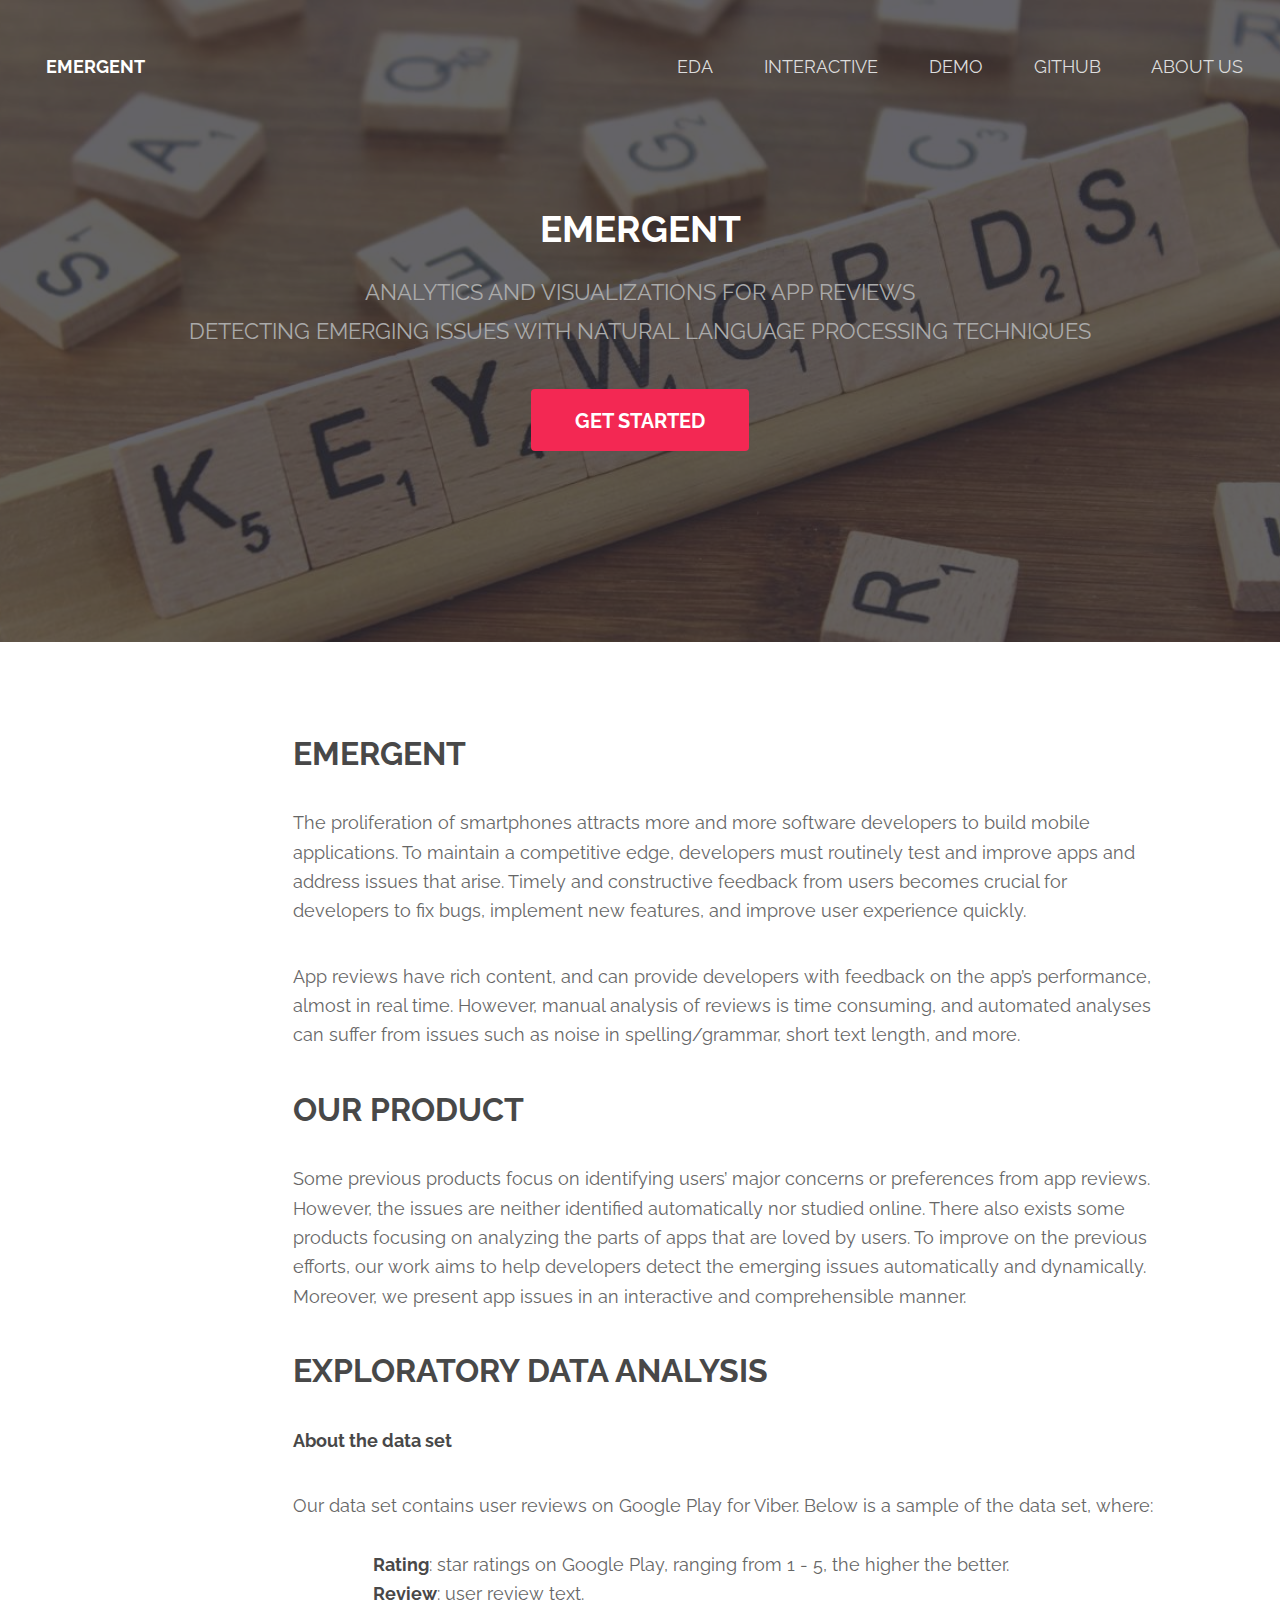
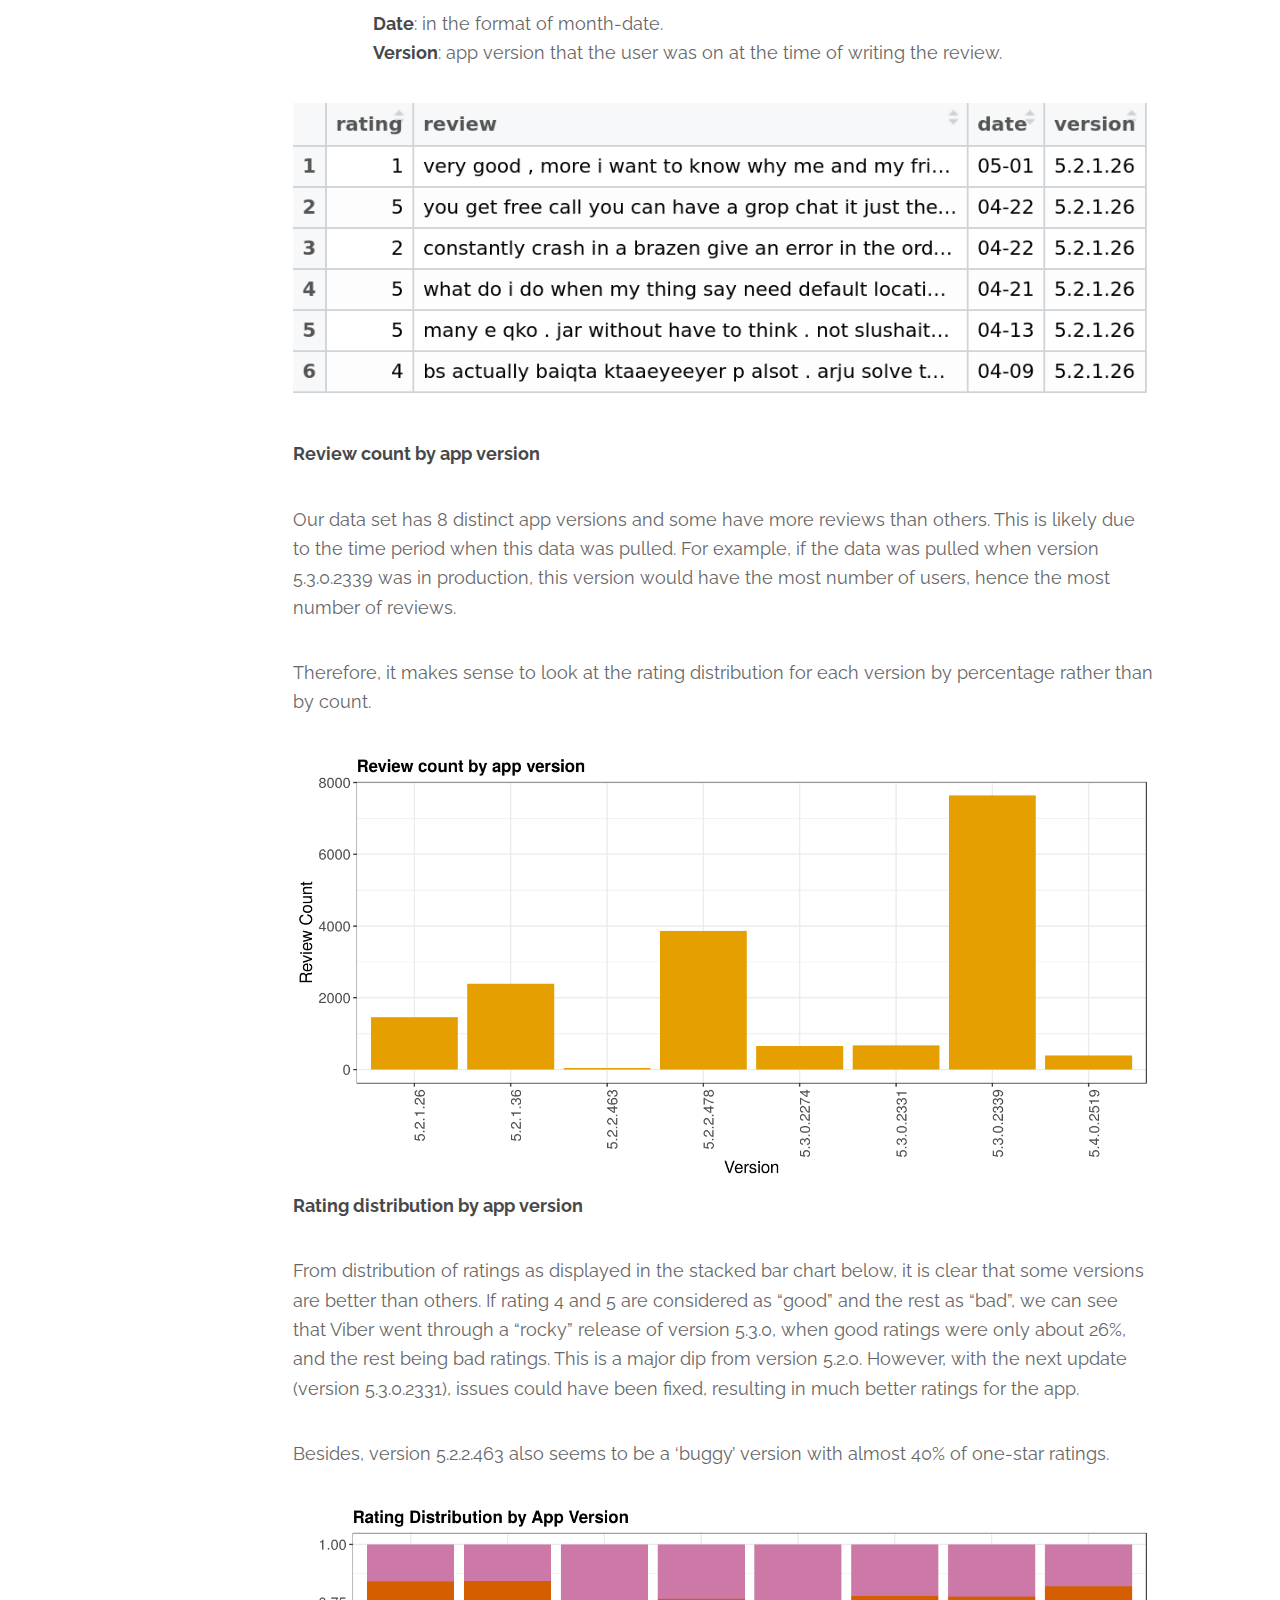
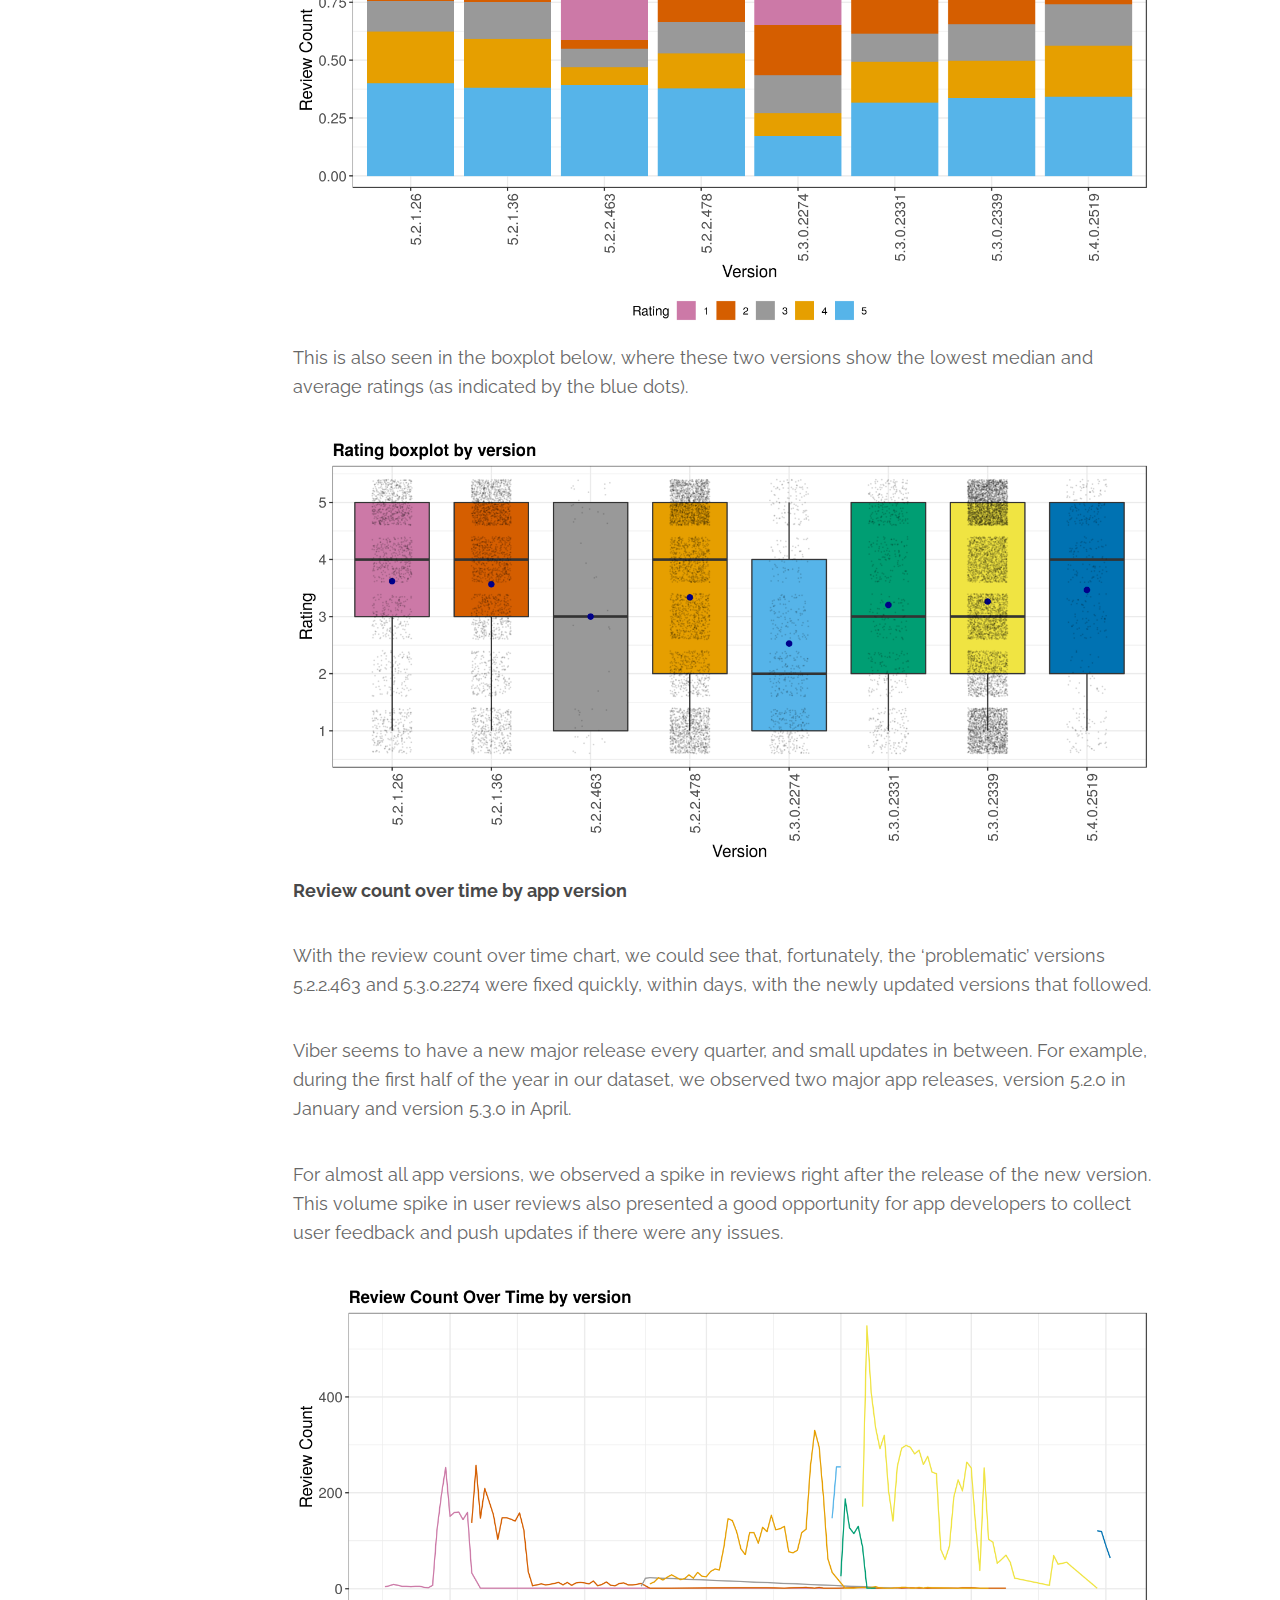
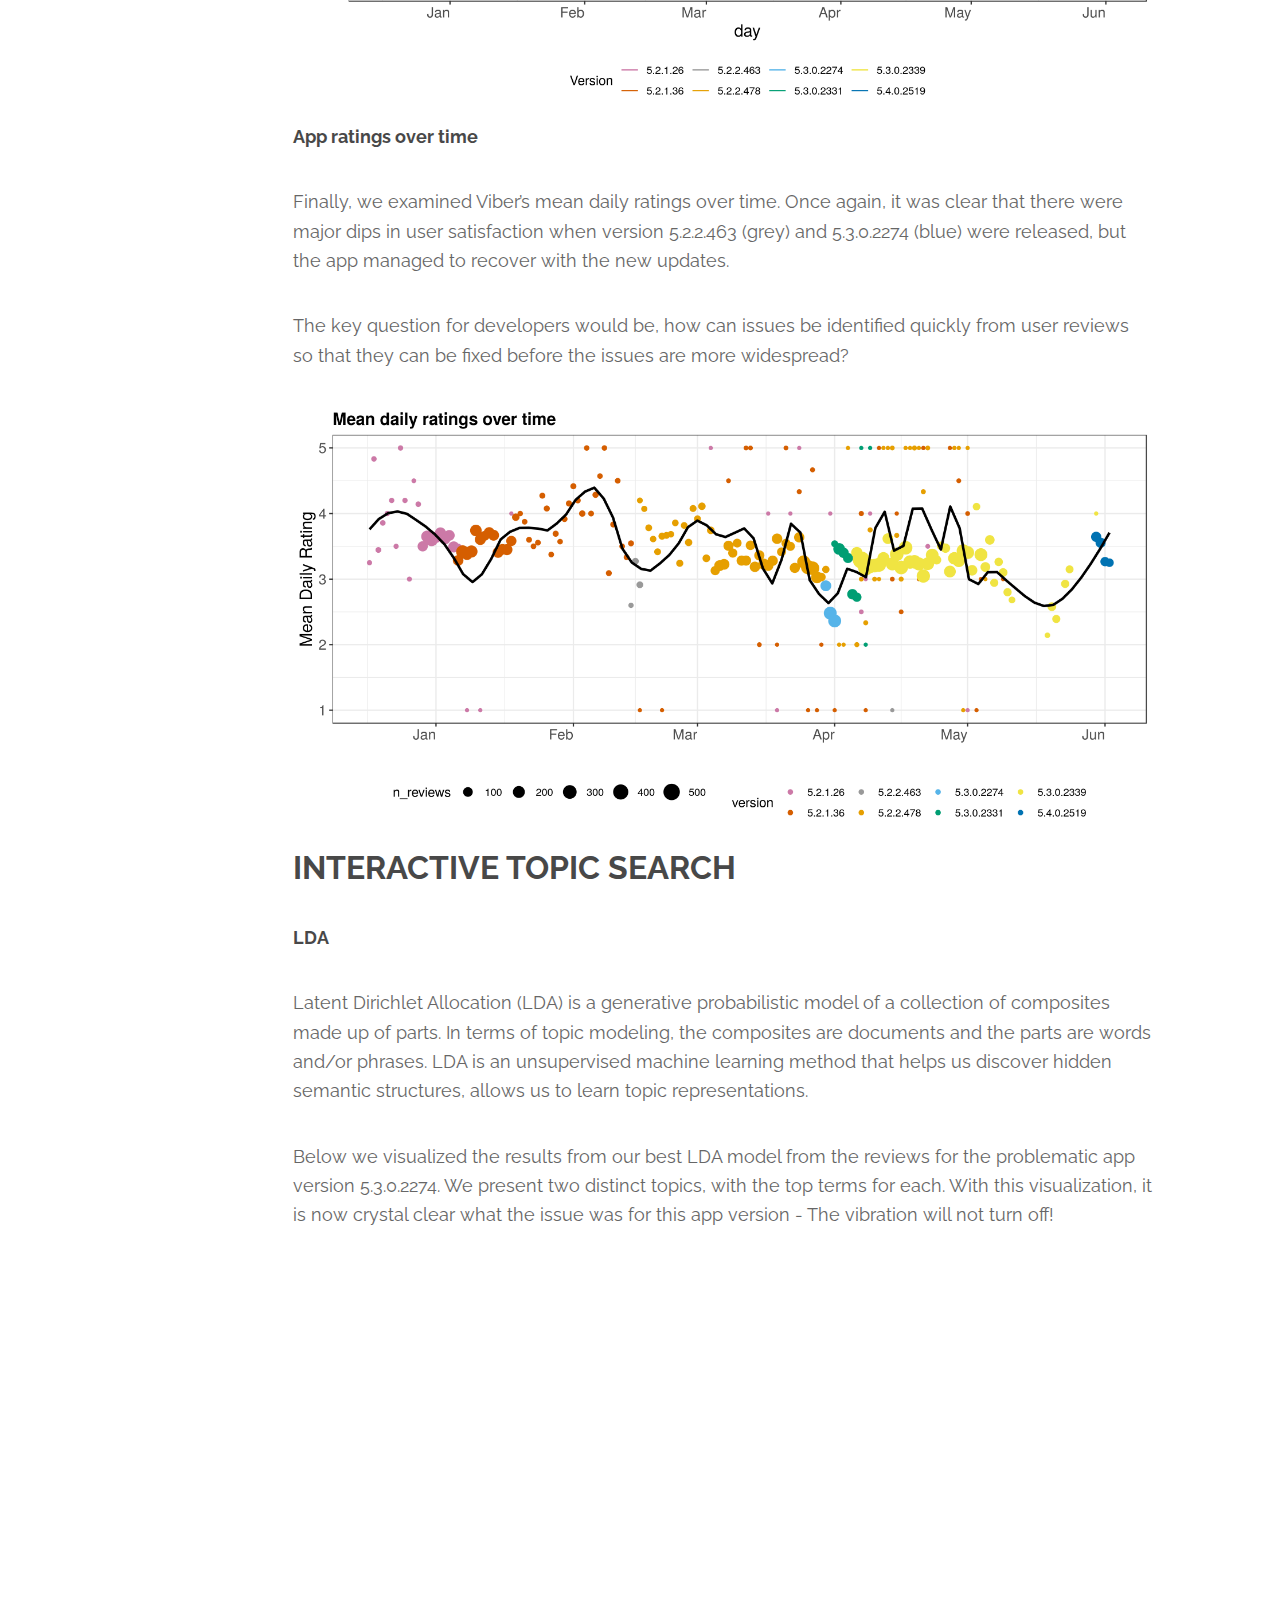
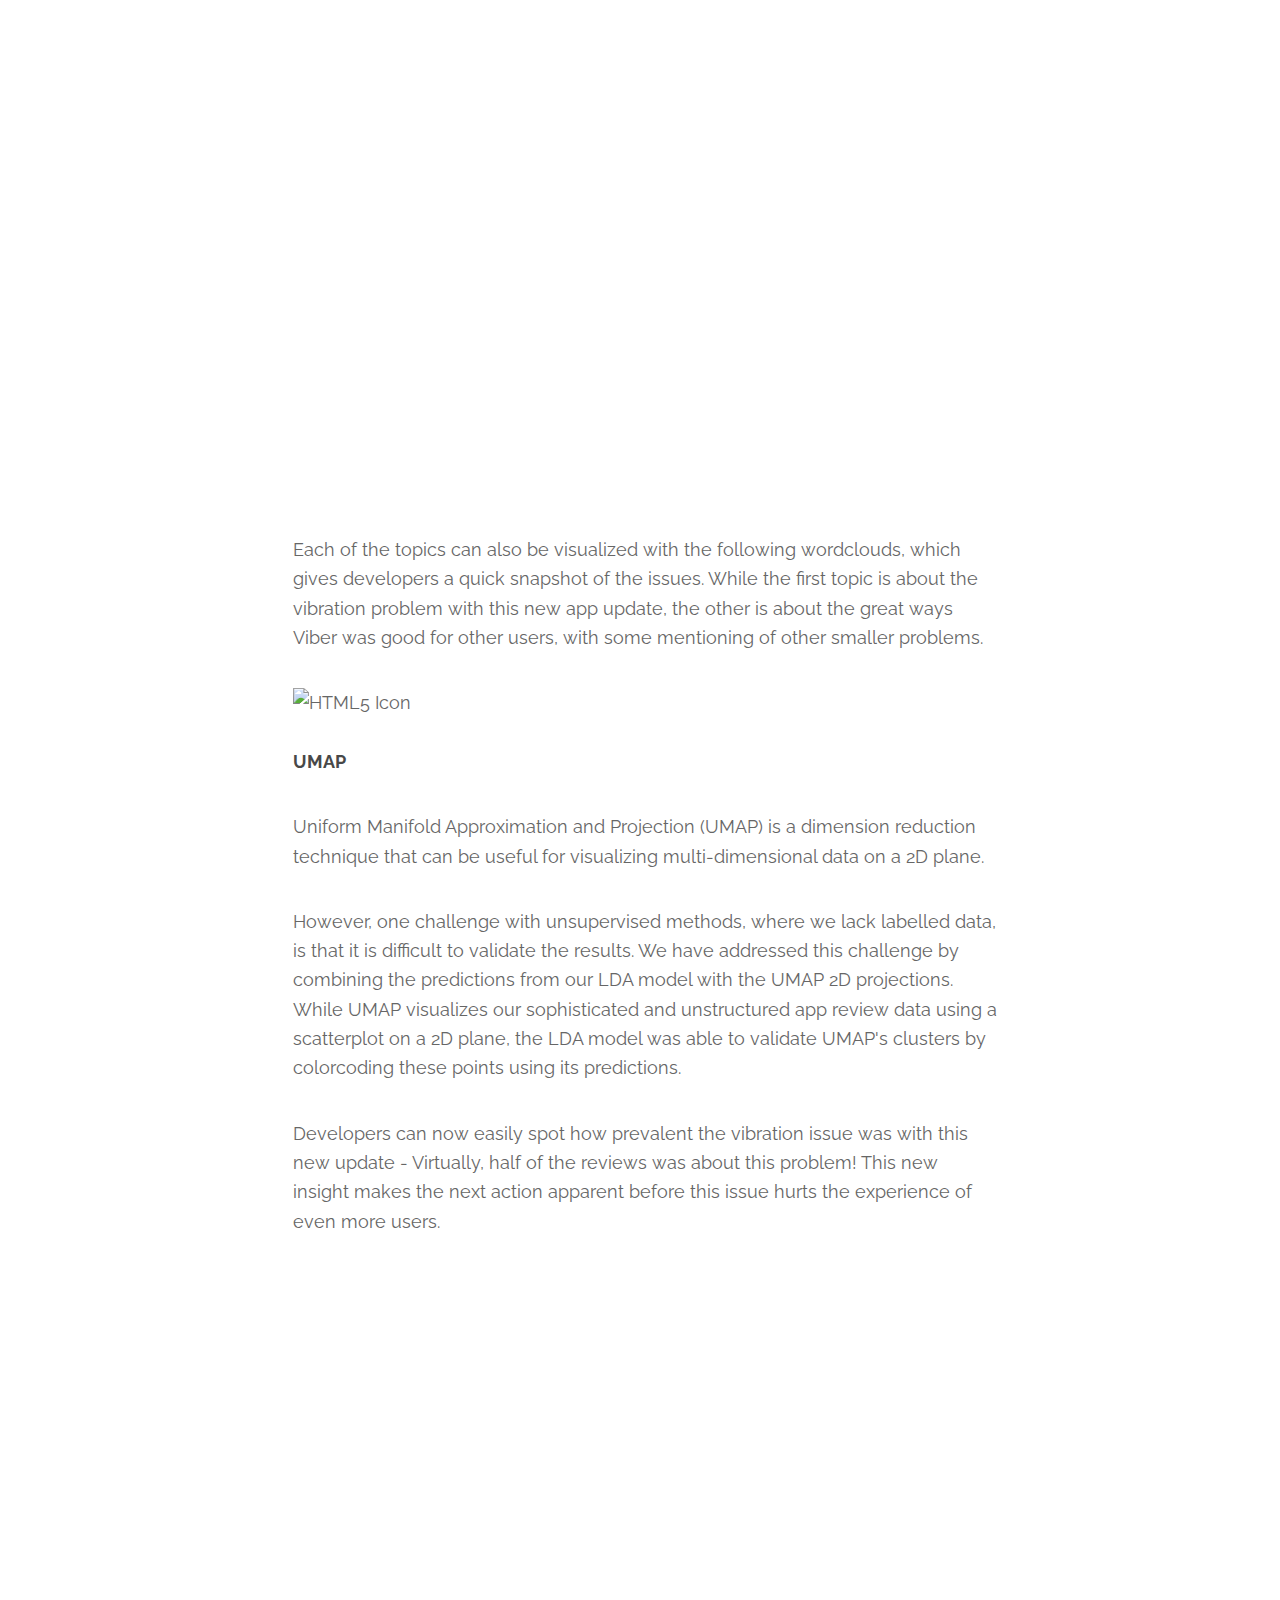
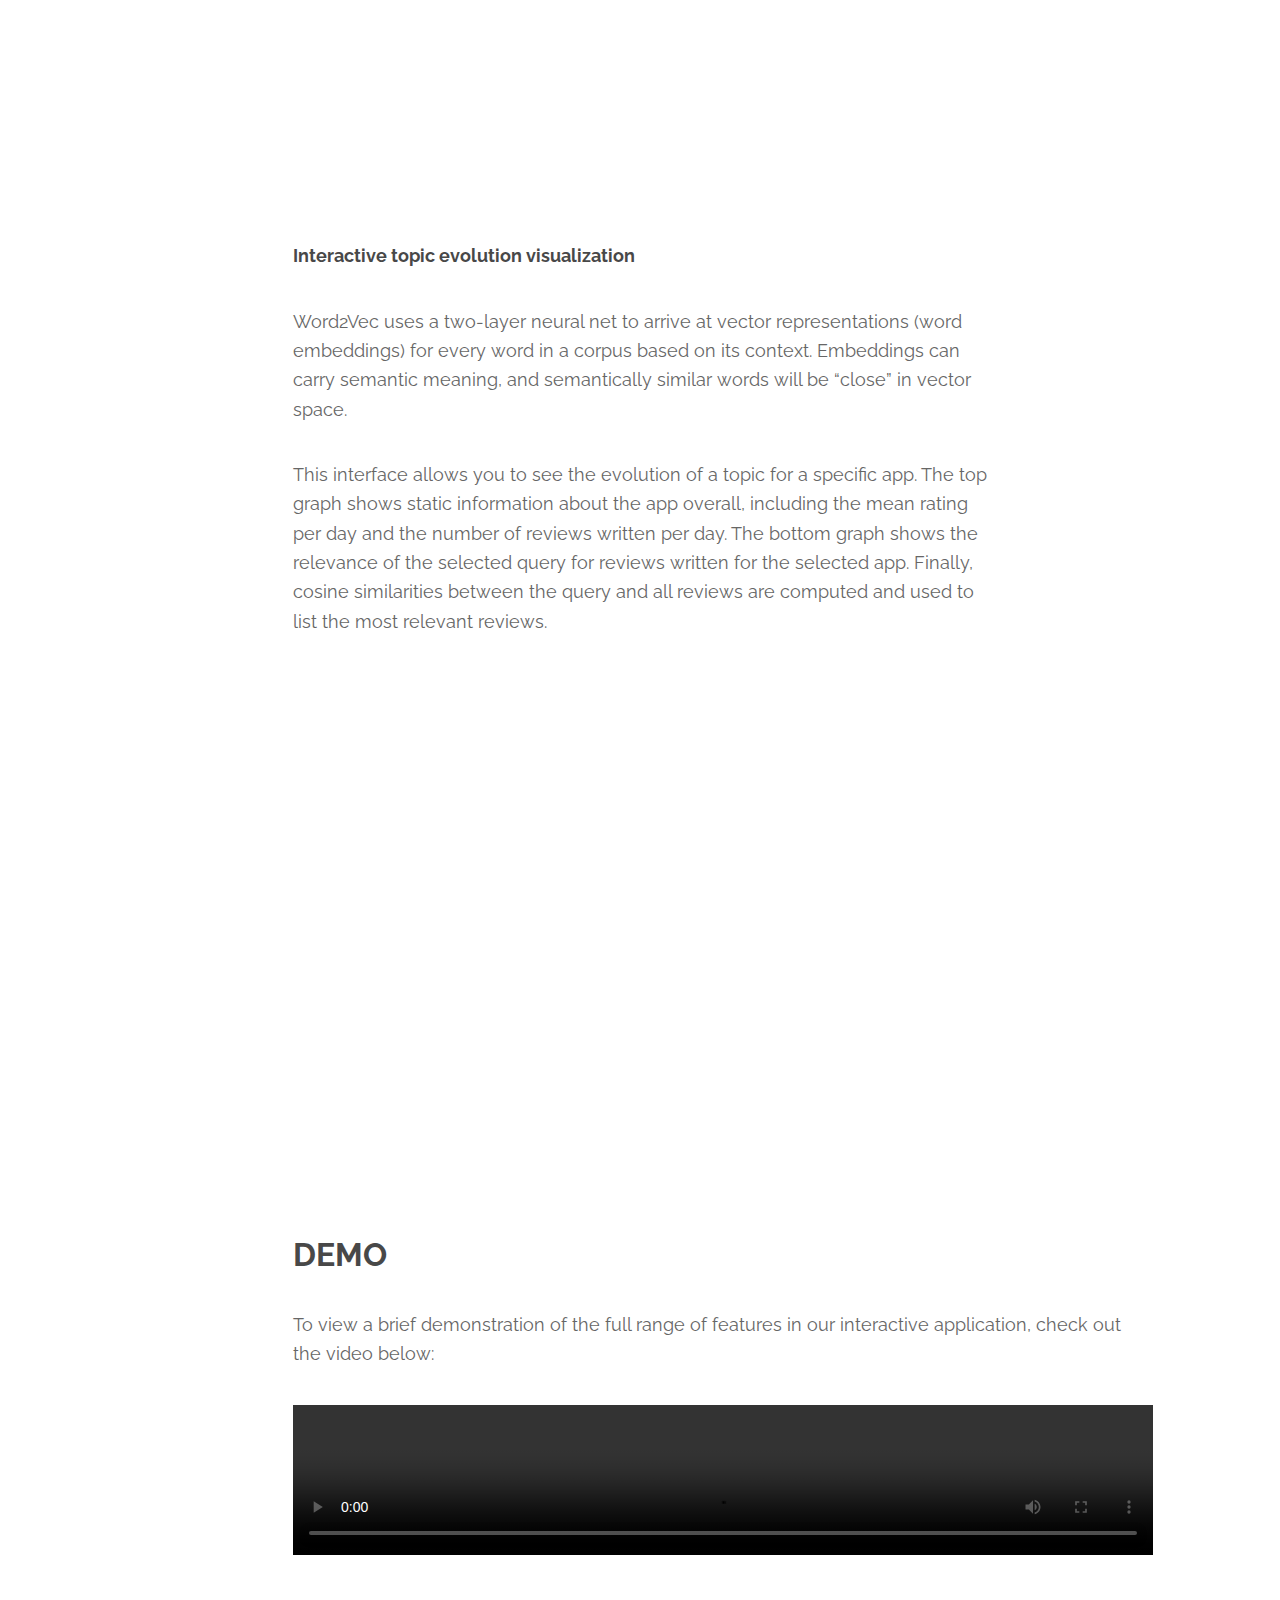
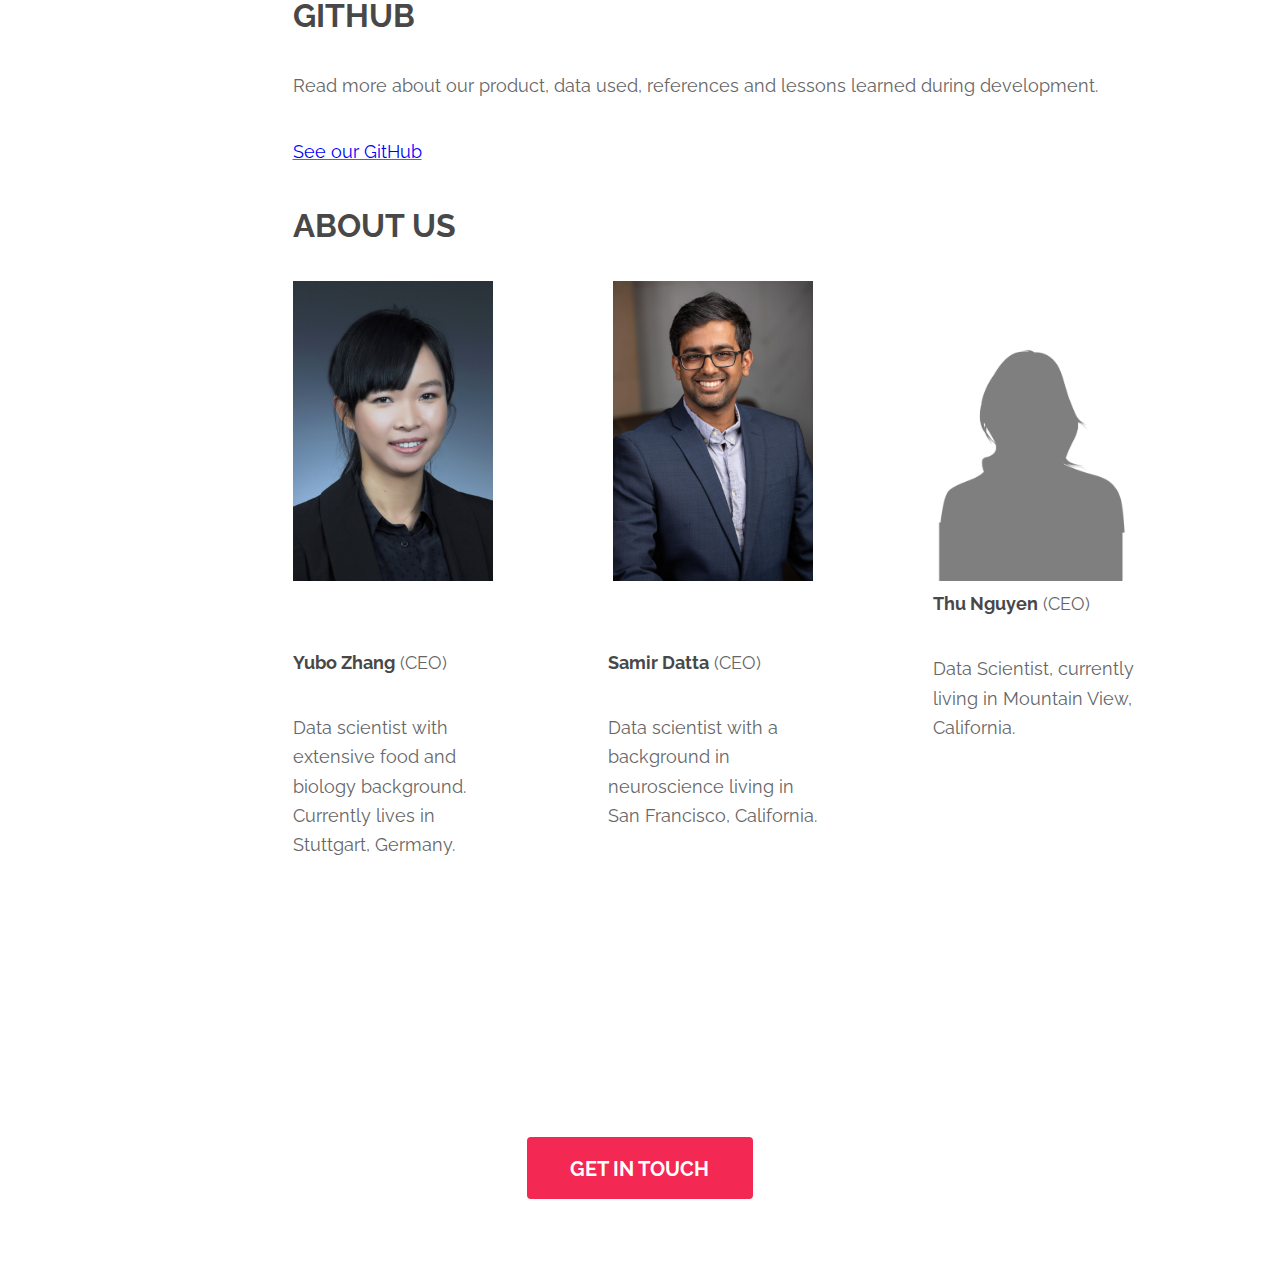
==== index.html @ 2f03be57 "Update index.html" ====
﻿<!DOCTYPE HTML>
<!--
	Spatial by TEMPLATED 
	templated.co @templatedco 
	Released for free under the Creative Commons Attribution 3.0 license (templated.co/license) 
-->
<html>
	<head>
		<title>Emergent</title>
		<meta charset="utf-8" />
		<meta name="viewport" content="width=device-width, initial-scale=1" />
		<link rel="stylesheet" href="assets/css/main.css" />
	</head>
	<body class="landing">

		<!-- Header -->
			<header id="header" class="alt">
				<h1><strong><a href="index.html">Emergent</a></strong></h1>
				<nav id="nav">
					<ul>
						<li><a href="#one">EDA</a></li>
						<li><a href="#ITS">Interactive</a></li>
						<li><a href="#demo">Demo</a></li>
						<li><a href="#Github">Github</a> </li>
						<li><a href="#AboutUS">About Us</a> </li>
					</ul>
				</nav>
			</header>

			<a href="#menu" class="navPanelToggle"><span class="fa fa-bars"></span></a>

		<!-- Banner -->
			<section id="banner">
				<h2>Emergent</h2>
				<p>Analytics and visualizations for app reviews <br />Detecting Emerging Issues with natural language processing techniques</p>
				<ul class="actions">
					<li><a href="#one" class="button special big">Get Started</a></li>
				</ul>	
		</section>

			<!-- One -->
				<section id="one" class="wrapper style1">
					<div class="container 75%">
						<div class="row 200%">
							<font size="4">
								<h2 id="start">Emergent</h2>
								<p>The proliferation of smartphones attracts more and more software developers to build mobile applications. To maintain a competitive edge, developers must routinely test and improve apps and address issues that arise. Timely and constructive feedback from users becomes crucial for developers to fix bugs, implement new features, and improve user experience quickly.</p>
								<p>App reviews have rich content, and can provide developers with feedback on the app’s performance, almost in real time. However, manual analysis of reviews is time consuming, and automated analyses can suffer from issues such as noise in spelling/grammar, short text length, and more. </p>
								<h2 id="start2">Our Product</h2>
								<p>Some previous products focus on identifying users’ major concerns or preferences from  app reviews. However, the issues are neither identified automatically nor studied online. There also exists some products focusing on analyzing the parts of apps that are loved by users. To improve on the previous efforts, our work aims to help developers detect the emerging issues automatically and dynamically. Moreover, we present app issues in an interactive and comprehensible manner.</p>
								<h2 id="start3">Exploratory Data Analysis</h2>
								<p><strong>About the data set</strong></p>
								<p>Our data set contains user reviews on Google Play for Viber. Below is a sample of the data set, where:<br /><br />
								&nbsp;&nbsp;&nbsp;&nbsp;&nbsp;&nbsp;&nbsp;&nbsp;&nbsp;&nbsp;&nbsp;&nbsp;&nbsp;&nbsp;&nbsp;&nbsp;<strong>Rating</strong>: star ratings on Google Play, ranging from 1 - 5, the higher the better.<br />
								&nbsp;&nbsp;&nbsp;&nbsp;&nbsp;&nbsp;&nbsp;&nbsp;&nbsp;&nbsp;&nbsp;&nbsp;&nbsp;&nbsp;&nbsp;&nbsp;<strong>Review</strong>: user review text.<br />
								&nbsp;&nbsp;&nbsp;&nbsp;&nbsp;&nbsp;&nbsp;&nbsp;&nbsp;&nbsp;&nbsp;&nbsp;&nbsp;&nbsp;&nbsp;&nbsp;<strong>Date</strong>: in the format of month-date.<br />
								&nbsp;&nbsp;&nbsp;&nbsp;&nbsp;&nbsp;&nbsp;&nbsp;&nbsp;&nbsp;&nbsp;&nbsp;&nbsp;&nbsp;&nbsp;&nbsp;<strong>Version</strong>: app version that the user was on at the time of writing the review.</p>
								<img src="EDA_visualizations/data_sample.png" alt="HTML5 Icon" width="860" ><br /><br />
								<p><strong>Review count by app version</strong></p>
								<p>Our data set has 8 distinct app versions and some have more reviews than others. This is likely due to the time period when this data was pulled. For example, if the data was pulled when version 5.3.0.2339 was in production, this version would have the most number of users, hence the most number of reviews.</p>
								<p>Therefore, it makes sense to look at the rating distribution for each version by percentage rather than by count.</p>
								<img src="EDA_visualizations/Viber_review_count_by_version.png" alt="HTML5 Icon" width="860" ><br />
								<p><strong>Rating distribution by app version</strong></p>
								<p>From distribution of ratings as displayed in the stacked bar chart below, it is clear that some versions are better than others. If rating 4 and 5 are considered as “good” and the rest as “bad”, we can see that Viber went through a “rocky” release of version 5.3.0, when good ratings were only about 26%, and the rest being bad ratings. This is a major dip from version 5.2.0. However, with the next update (version 5.3.0.2331), issues could have been fixed, resulting in much better ratings for the app.</p>
								<p>Besides, version 5.2.2.463 also seems to be a ‘buggy’ version with almost 40% of one-star ratings.</p>
								<img src="EDA_visualizations/Viber_review_distribution_by_version_stacked_bar.png" alt="HTML5 Icon" width="860" ><br />	
								<p>This is also seen in the boxplot below, where these two versions show the lowest median and average ratings (as indicated by the blue dots).</p>
								<img src="EDA_visualizations/Viber_boxplot_by_version.png" alt="HTML5 Icon" width="860" ><br />	
								<p><strong>Review count over time by app version</strong></p>
								<p>With the review count over time chart, we could see that, fortunately, the ‘problematic’ versions 5.2.2.463 and 5.3.0.2274 were fixed quickly, within days, with the newly updated versions that followed.</p>
								<p>Viber seems to have a new major release every quarter, and small updates in between. For example, during the first half of the year in our dataset, we observed two major app releases, version 5.2.0 in January and version 5.3.0 in April.</p>
								<p>For almost all app versions, we observed a spike in reviews right after the release of the new version. This volume spike in user reviews also presented a good opportunity for app developers to collect user feedback and push updates if there were any issues.</p>
								<img src="EDA_visualizations/Viber_app_reviews_over_time_by_version.png" alt="HTML5 Icon" width="860" ><br />
								<p><strong>App ratings over time</strong></p>
								<p>Finally, we examined Viber’s mean daily ratings over time. Once again, it was clear that there were major dips in user satisfaction when version 5.2.2.463 (grey) and 5.3.0.2274 (blue) were released, but the app managed to recover with the new updates.</p>
								<p>The key question for developers would be, how can issues be identified quickly from user reviews so that they can be fixed before the issues are more widespread?</p>
								<img src="EDA_visualizations/Viber_ratings_over_time.png" alt="HTML5 Icon" width="860" ><br />
							
								
								<!-- <p><strong>Review count by app version</strong></p>
								<p>Our dataset contains user reviews on Google Play for Viber has 8 distinct app versions and some have more reviews than others. This is likely due to the time period when this data was pulled. For example, if the data was pulled when version 5.3.0.2339 was in production, this version will have the most number of users, hence the most number of reviews.</p>
								<img src="EDA_visualizations/data_sample.png" alt="HTML5 Icon" width="860" >
								<p>Therefore, it makes sense to look at the rating distribution for each version by percentage rather than by count.</p>
								<img src="EDA_visualizations/Viber_review_count_by_version.png" alt="HTML5 Icon" width="860" ><br />
								<p><strong>Rating distribution by app version</strong></p>
								<p>From distribution of ratings as displayed in the stacked bar chart below, it is clear that some versions are better than others. If rating 4 and 5 are considered as “good” and the rest as “bad”, we can see that Viber went through a “rocky” release of version 5.3.0, when good ratings were only about 26%, with the rest being bad ratings. This is a major dip from version 5.2.0. However, with the next update (version 5.3.0.2331), issues could have been fixed, resulting in much better ratings for the app.</p>
								<p>Besides, version 5.2.2.463 also seems to be a ‘buggy’ version with almost 40% of one-star ratings.</p>
								<img src="EDA_visualizations/Viber_review_distribution_by_version_stacked_bar.png" alt="HTML5 Icon" width="860" ><br />
								<p><strong>Review count over time by app version</strong></p>
								<p>Recall that version 5.2.2.463 and 5.3.0.2274 were ‘problematic’ versions with major dips in star ratings. With the review count over time chart, we could see that, fortunately, these version were fixed within days, with the newly updated versions that followed.</p>
								<p>Viber seems to have a new major release every quarter, and small updates in between. For example, during the first half of the year in our dataset, we observed two major app releases, version 5.2.0 in January and version 5.3.0 in April.</p>
								<p>For almost all app versions, we observed a spike in reviews right after the release of the new version. This volume spike in user reviews also presented a good opportunity.</p>
								<img src="EDA_visualizations/Viber_app_reviews_over_time_by_version.png" alt="HTML5 Icon" width="860" ><br />
								<p><strong>Review count over time by app version</strong></p>
								<p>Finally, we examined Viber’s mean daily ratings over time. Once again, it was clear that there were major dips in user satisfaction when version 5.2.2.463 (grey) and 5.3.0.2274 (blue) were released, but the app managed to recover with new updates.</p>
								<p>The key question for developers would be, how can issues be identified quickly from user reviews so that they can be fixed before the issues are more widespread?</p>
								<img src="EDA_visualizations/Viber_ratings_over_time.png" alt="HTML5 Icon" width="860" ><br />-->
								<h2 id="ITS">Interactive Topic Search</h2>
								<p><strong>LDA</strong></p>
								<p>Latent Dirichlet Allocation (LDA) is a generative probabilistic model of a collection of composites made up of parts. In terms of topic modeling, the composites are documents and the parts are words and/or phrases.  LDA is an unsupervised machine learning method that helps us discover hidden semantic structures, allows us to learn topic representations. </p>
								<p>Below we visualized the results from our best LDA model from the reviews for the problematic app version 5.3.0.2274. We present two distinct topics, with the top terms for each. With this visualization, it is now crystal clear what the issue was for this app version - The vibration will not turn off! </p>
							</font>
						</div>
					</div>
					<div align="center"><iframe src="lda.html"  width="1250" height="860"></iframe> </div>
					<div class="container 75%">
						<div class="row 200%">
							<font size="4">
								<p>Each of the topics can also be visualized with the following wordclouds, which gives developers a quick snapshot of the issues. While the first topic is about the vibration problem with this new app update, the other is about the great ways Viber was good for other users, with some mentioning of other smaller problems.</p>
								<img src="lda_word_cloud.png" alt="HTML5 Icon" width="860" ><br /><br />
								<p><strong>UMAP</strong></p>
								<p>Uniform Manifold Approximation and Projection (UMAP) is a dimension reduction technique that can be useful for visualizing multi-dimensional data on a 2D plane.</p>
								<p>However, one challenge with unsupervised methods, where we lack labelled data, is that it is difficult to validate the results. We have addressed this challenge by combining the predictions from our LDA model with the UMAP 2D projections. While UMAP visualizes our sophisticated and unstructured app review data using a scatterplot on a 2D plane, the LDA model was able to validate UMAP's clusters by colorcoding these points using its predictions.</p>
								<p>Developers can now easily spot how prevalent the vibration issue was with this new update - Virtually, half of the reviews was about this problem! This new insight makes the next action apparent before this issue hurts the experience of even more users.</p>
							</font>
						</div>
					</div>
					<div align="center"><iframe src="umap_bokeh_plot.html" width="860" height="560"></iframe> </div>
					<div class="container 75%">
						<div class="row 200%">
							<font size="4">
								<p><strong>Interactive topic evolution visualization</strong></p>
								<p>Word2Vec uses a two-layer neural net to arrive at vector representations (word embeddings) for every word in a corpus based on its context. Embeddings can carry semantic meaning, and semantically similar words will be “close” in vector space.</p>
								<p>This interface allows you to see the evolution of a topic for a specific app. The top graph shows static information about the app overall, including the mean rating per day and the number of reviews written per day. The bottom graph shows the relevance of the selected query for reviews written for the selected app. Finally, cosine similarities between the query and all reviews are computed and used to list the most relevant reviews.</p>
								<!-- <p>Try selecting different queries and hovering over the plots for more information.</p>-->
							</font>
						</div>
					</div>	
					<div align="center"><iframe src="bokeh_gui_for_website_12-9-18.html" width="1340" height="550"></iframe> </div>
					<div class="container 75%">
						<div class="row 200%">
							<font size="4">
								<h2 id="demo">Demo</h2>
								<p>To view a brief demonstration of the full range of features in our interactive application, check out the video below:</p>
								<video width="860" controls>
								<source src="demo_video_12-9-18.mp4" type="video/mp4"> 
								</video><br /><br />
								<h2 id="Github">Github</h2>
								<p>Read more about our product, data used, references and lessons learned during development.</p>
								<p><a href="https://github.com/goldenmonster0602/w210final.github.io"><font color="blue">See our GitHub</font></a></p>
								<h2 id="AboutUS">About Us</h2>
								<img src="Yubofoto.jpeg" alt="HTML5 Icon" width="200" border="5" >&nbsp;&nbsp;&nbsp;&nbsp;&nbsp;&nbsp;&nbsp;&nbsp;&nbsp;&nbsp;&nbsp;&nbsp;&nbsp;&nbsp;&nbsp;&nbsp;&nbsp;&nbsp;&nbsp;&nbsp;&nbsp;&nbsp;&nbsp;&nbsp;<img src="samir_photo.jpg" alt="HTML5 Icon" width="200" border="5" >&nbsp;&nbsp;&nbsp;&nbsp;&nbsp;&nbsp;&nbsp;&nbsp;&nbsp;&nbsp;&nbsp;&nbsp;&nbsp;&nbsp;&nbsp;&nbsp;&nbsp;&nbsp;&nbsp;&nbsp;&nbsp;&nbsp;&nbsp;&nbsp;<img src="xt.jpg" alt="HTML5 Icon" width="200" border="5" >
								<!--<h4>&nbsp;&nbsp;&nbsp;&nbsp;&nbsp;&nbsp; Yubo Zhang    &nbsp;&nbsp;&nbsp;&nbsp;&nbsp;&nbsp;&nbsp;&nbsp; &nbsp;&nbsp;&nbsp;&nbsp;&nbsp;&nbsp;&nbsp;&nbsp;&nbsp;&nbsp;&nbsp;&nbsp;&nbsp;&nbsp;&nbsp;&nbsp;&nbsp;&nbsp;&nbsp;&nbsp;&nbsp;&nbsp;&nbsp;&nbsp;&nbsp;  Samir Datta  &nbsp;&nbsp;&nbsp; &nbsp;&nbsp;&nbsp;&nbsp;   &nbsp;&nbsp;&nbsp;&nbsp;  &nbsp;&nbsp;&nbsp;&nbsp;&nbsp;&nbsp;&nbsp;&nbsp;&nbsp;&nbsp;&nbsp;&nbsp;&nbsp;&nbsp;&nbsp;&nbsp;&nbsp;&nbsp;&nbsp;&nbsp;&nbsp;&nbsp;&nbsp;&nbsp;&nbsp;    XT Nguyen</h4>
								<p>&nbsp;&nbsp;&nbsp;&nbsp;&nbsp;&nbsp;   CEO    &nbsp;&nbsp;&nbsp;&nbsp;&nbsp;&nbsp;&nbsp;&nbsp;   &nbsp;&nbsp;&nbsp;&nbsp;&nbsp;&nbsp;&nbsp;&nbsp;   &nbsp;&nbsp;&nbsp;&nbsp;&nbsp;&nbsp;&nbsp;&nbsp; &nbsp;&nbsp;&nbsp;&nbsp;&nbsp;&nbsp;&nbsp;&nbsp;&nbsp;&nbsp;&nbsp;&nbsp;&nbsp;&nbsp;&nbsp;&nbsp;&nbsp;&nbsp;&nbsp;&nbsp;&nbsp;&nbsp;&nbsp;&nbsp;&nbsp;   CEO     &nbsp;&nbsp;&nbsp;&nbsp;&nbsp;&nbsp;&nbsp;&nbsp;    &nbsp;&nbsp;&nbsp;&nbsp;&nbsp;&nbsp;&nbsp;&nbsp;  &nbsp;&nbsp;&nbsp;&nbsp;   &nbsp;&nbsp;&nbsp;&nbsp;  &nbsp;&nbsp;&nbsp;&nbsp;&nbsp;&nbsp;&nbsp;&nbsp;&nbsp;&nbsp;&nbsp;&nbsp;&nbsp;&nbsp;&nbsp;&nbsp;&nbsp;&nbsp;&nbsp;&nbsp;&nbsp;&nbsp;&nbsp;&nbsp;&nbsp;   CEO  </p> -->
								<div class="testingNew"><p><strong>Yubo Zhang</strong> (CEO)</p><p>Data scientist with extensive food and biology background.  Currently lives in Stuttgart, Germany.</p> </div>&nbsp;&nbsp;&nbsp;&nbsp;&nbsp;&nbsp;&nbsp;&nbsp;&nbsp;&nbsp;&nbsp;&nbsp;&nbsp;&nbsp;&nbsp;&nbsp;&nbsp;&nbsp;&nbsp;&nbsp;<div class="testingNew"><p><strong>Samir Datta</strong> (CEO)</p><p>Data scientist with a background in neuroscience living in San Francisco, California.<br /><br /></p> </div> &nbsp;&nbsp;&nbsp;&nbsp;&nbsp;&nbsp;&nbsp;&nbsp;&nbsp;&nbsp;&nbsp;&nbsp;&nbsp;&nbsp;&nbsp;&nbsp;&nbsp;&nbsp;&nbsp;&nbsp;&nbsp;<div class="testingNew"><p><strong>Thu Nguyen</strong> (CEO)</p><p>Data Scientist, currently living in Mountain View, California.<br /><br /><br /><br /><br /></p> </div>
							
							</font>
						</div>
					</div>
					
					
			</section>
		
		
		
		



		
		
					<!-- word2Vec
		
		
			<section id="one" class="wrapper style1">
					<div class="container 75%">
						<div class="row 200%">
							<font size="4">
								<p><strong>UMAP</strong></p>
								<p>Uniform Manifold Approximation and Projection (UMAP) is a dimension reduction technique that can be used for visualisation. similar with t-SNE. </p>
							</font>
						</div>
					</div>
				</section>
		
			<section id="Word2vec" class="wrapper style2 special">
					<div class="container">
						<font size="4">
							<h2>Interactive Topic Searcher</h2>
						</font>
							</div>
								<iframe src="bokeh_gui_for_website_12-9-18.html" 
									width="1340" height="850"></iframe> 
					</div>
				</section>
				
		

	
				<section id="lda" class="wrapper style2 special">
					<div class="container">
						<font size="4">
							<h2>Topic Visualisation</h2>
						</font>
					</div>
								<iframe src="lda.html" 
									width="1250" height="870"></iframe> 
					</div>
				</section>
		
			
			<section id="info" class="wrapper style1">
				<div class="container 75%">
					<div class="row 200%">
						<font size="4">
							<h2 id="start">Further Info</h2>
							<p>Placeholder Placeholder Placeholder Placeholder  Placeholder Placeholder Placeholder Placeholder Placeholder Placeholder Placeholder Placeholder Placeholder Placeholder Placeholder Placeholder </p>
						</font>
					</div>
				</div>
			</section>
	-->
	
	
			<!-- Two -->
			<!-- 	<section id="two" class="wrapper style1">
					<div class="container">
						<header class="major">
							<h2>Fusce ultrices fringilla</h2>
							<p>Maecenas vitae tellus feugiat eleifend</p>
						</header>
						<div class="row 150%">
							<div class="6u 12u$(xsmall)">
								<div class="image fit captioned">
									<img src="images/pic02.jpg" alt="" />
									<h3>Lorem ipsum dolor sit amet.</h3>
								</div>
							</div>
							<div class="6u$ 12u$(xsmall)">
								<div class="image fit captioned">
									<img src="images/pic03.jpg" alt="" />
									<h3>Illum, maiores tempora cupid?</h3>
								</div>
							</div>
						</div>
						<ul class="actions">
							<li><a href="#" class="button special big">Nulla luctus</a></li>
							<li><a href="#" class="button big">Sed vulputate</a></li>
						</ul>
					</div> 
				</section>-->


			<!-- Three --><!--
				<section id="three" class="wrapper style2 special">
					<div class="container">
						<font size="4">
							<h2>About Us</h2>
						</font>
						<div class="feature-grid">
							<div class="feature">
								<div class="image rounded"><img src="Yubofoto.jpeg" alt="" /></div>
								<div class="content">
									<header>
										<h4>Yubo Zhang</h4>
										<p>CEO</p>
									</header>
									<p>Data scientist with extensive food and biology background.  Currently lives in Stuttgart, Germany.  </p>
								</div>
							</div>
							<div class="feature">
								<div class="image rounded"><img src="samir_photo.jpg" alt="" /></div>
								<div class="content">
									<header>
										<h4>Samir Datta</h4>
										<p>CEO</p>
									</header>
									<p>Data scientist with a background in neuroscience living in San Francisco, California.</p>
								</div>
							</div>
							<div class="feature">
								<div class="image rounded"><img src="xt.jpg" alt="" /></div>
								<div class="content">
									<header>
										<h4>Thu Nguyen</h4>
										<p>CEO</p>
									</header>
									<p> Data scientist, currently based in Mountain View, California. </p>
								</div>
							</div>
							
						</div>
					</div>
				</section>
-->
			<!-- Four -->
				<section id="four" class="wrapper style3 special">
					<div class="container">
						<header class="major">
							<h2>Interested in Investing?</h2> 
							<p></p>
						</header>
						<ul class="actions">
							<li><a href="#AboutUS" class="button special big">Get in touch</a></li>
						</ul>
					</div>
				</section>

		<!-- Footer -->
			<!--<footer id="footer">
				<div class="container">
					<ul class="icons">
						<li><a href="#" class="icon fa-facebook"></a></li>
						<li><a href="#" class="icon fa-twitter"></a></li>
						<li><a href="#" class="icon fa-instagram"></a></li>
					</ul>
					<ul class="copyright">
						<li>&copy; Untitled</li>
						<li>Design: <a href="http://templated.co">TEMPLATED</a></li>
						<li>Images: <a href="http://unsplash.com">Unsplash</a></li>
					</ul>
				</div>
			</footer>-->

		<!-- Scripts -->
			<script src="assets/js/jquery.min.js"></script>
			<script src="assets/js/skel.min.js"></script>
			<script src="assets/js/util.js"></script>
			<script src="assets/js/main.js"></script>

	</body>
</html>
---- assets/css/main.css ----
@import url(font-awesome.min.css);
@import url(https://fonts.googleapis.com/css?family=Raleway:400,700);

/*
	Spatial by TEMPLATED
	templated.co @templatedco
	Released for free under the Creative Commons Attribution 3.0 license (templated.co/license)
*/

/* Reset */

.testingNew{
  display: inline-block;
 width: 25%;
}



	html, body, div, span, applet, object, iframe, h1, h2, h3, h4, h5, h6, p, blockquote, pre, a, abbr, acronym, address, big, cite, code, del, dfn, em, img, ins, kbd, q, s, samp, small, strike, strong, sub, sup, tt, var, b, u, i, center, dl, dt, dd, ol, ul, li, fieldset, form, label, legend, table, caption, tbody, tfoot, thead, tr, th, td, article, aside, canvas, details, embed, figure, figcaption, footer, header, hgroup, menu, nav, output, ruby, section, summary, time, mark, audio, video {
		margin: 0;
		padding: 0;
		border: 0;
		font-size: 100%;
		font: inherit;
		vertical-align: baseline;
	}

	article, aside, details, figcaption, figure, footer, header, hgroup, menu, nav, section { 
		display: block;
	}

	body {
		line-height: 1;
	}

	ol, ul {
		list-style: none;
	}

	blockquote, q {
		quotes: none;
	}

	blockquote:before, blockquote:after, q:before, q:after {
		content: '';
		content: none;
	}

	table {
		border-collapse: collapse;
		border-spacing: 0;
	}

	body {
		-webkit-text-size-adjust: none;
	}



/* Box Model */

	*, *:before, *:after {
		-moz-box-sizing: border-box;
		-webkit-box-sizing: border-box;
		box-sizing: border-box;
	}

/* Containers */

	.container {
		margin-left: auto;
		margin-right: auto;
	}

	.container.\31 25\25 {
		width: 100%;
		max-width: 100em;
		min-width: 80em;
	}

	.container.\37 5\25 {
		width: 60em;
	}

	.container.\35 0\25 {
		width: 40em;
	}

	.container.\32 5\25 {
		width: 20em;
	}

	.container {
		width: 80em;
	}

	@media screen and (max-width: 1680px) {

		.container.\31 25\25 {
			width: 100%;
			max-width: 100em;
			min-width: 80em;
		}

		.container.\37 5\25 {
			width: 60em;
		}

		.container.\35 0\25 {
			width: 40em;
		}

		.container.\32 5\25 {
			width: 20em;
		}

		.container {
			width: 80em;
		}

	}

	@media screen and (max-width: 1280px) {

		.container.\31 25\25 {
			width: 100%;
			max-width: 81.25em;
			min-width: 65em;
		}

		.container.\37 5\25 {
			width: 48.75em;
		}

		.container.\35 0\25 {
			width: 32.5em;
		}

		.container.\32 5\25 {
			width: 16.25em;
		}

		.container {
			width: 65em;
		}

	}

	@media screen and (max-width: 980px) {

		.container.\31 25\25 {
			width: 100%;
			max-width: 112.5%;
			min-width: 90%;
		}

		.container.\37 5\25 {
			width: 67.5%;
		}

		.container.\35 0\25 {
			width: 45%;
		}

		.container.\32 5\25 {
			width: 22.5%;
		}

		.container {
			width: 90%;
		}

	}

	@media screen and (max-width: 736px) {

		.container.\31 25\25 {
			width: 100%;
			max-width: 112.5%;
			min-width: 90%;
		}

		.container.\37 5\25 {
			width: 67.5%;
		}

		.container.\35 0\25 {
			width: 45%;
		}

		.container.\32 5\25 {
			width: 22.5%;
		}

		.container {
			width: 90% !important;
		}

	}

	@media screen and (max-width: 480px) {

		.container.\31 25\25 {
			width: 100%;
			max-width: 112.5%;
			min-width: 90%;
		}

		.container.\37 5\25 {
			width: 67.5%;
		}

		.container.\35 0\25 {
			width: 45%;
		}

		.container.\32 5\25 {
			width: 22.5%;
		}

		.container {
			width: 90% !important;
		}

	}

/* Grid */

	.row {
		border-bottom: solid 1px transparent;
		-moz-box-sizing: border-box;
		-webkit-box-sizing: border-box;
		box-sizing: border-box;
	}

	.row > * {
		float: left;
		-moz-box-sizing: border-box;
		-webkit-box-sizing: border-box;
		box-sizing: border-box;
	}

	.row:after, .row:before {
		content: '';
		display: block;
		clear: both;
		height: 0;
	}

	.row.uniform > * > :first-child {
		margin-top: 0;
	}

	.row.uniform > * > :last-child {
		margin-bottom: 0;
	}

	.row.\30 \25 > * {
		padding: 0 0 0 0em;
	}

	.row.\30 \25 {
		margin: 0 0 -1px 0em;
	}

	.row.uniform.\30 \25 > * {
		padding: 0em 0 0 0em;
	}

	.row.uniform.\30 \25 {
		margin: 0em 0 -1px 0em;
	}

	.row > * {
		padding: 0 0 0 2em;
	}

	.row {
		margin: 0 0 -1px -2em;
	}

	.row.uniform > * {
		padding: 2em 0 0 2em;
	}

	.row.uniform {
		margin: -2em 0 -1px -2em;
	}

	.row.\32 00\25 > * {
		padding: 0 0 0 4em;
	}

	.row.\32 00\25 {
		margin: 0 0 -1px -4em;
	}

	.row.uniform.\32 00\25 > * {
		padding: 4em 0 0 4em;
	}

	.row.uniform.\32 00\25 {
		margin: -4em 0 -1px -4em;
	}

	.row.\31 50\25 > * {
		padding: 0 0 0 3em;
	}

	.row.\31 50\25 {
		margin: 0 0 -1px -3em;
	}

	.row.uniform.\31 50\25 > * {
		padding: 3em 0 0 3em;
	}

	.row.uniform.\31 50\25 {
		margin: -3em 0 -1px -3em;
	}

	.row.\35 0\25 > * {
		padding: 0 0 0 1em;
	}

	.row.\35 0\25 {
		margin: 0 0 -1px -1em;
	}

	.row.uniform.\35 0\25 > * {
		padding: 1em 0 0 1em;
	}

	.row.uniform.\35 0\25 {
		margin: -1em 0 -1px -1em;
	}

	.row.\32 5\25 > * {
		padding: 0 0 0 0.5em;
	}

	.row.\32 5\25 {
		margin: 0 0 -1px -0.5em;
	}

	.row.uniform.\32 5\25 > * {
		padding: 0.5em 0 0 0.5em;
	}

	.row.uniform.\32 5\25 {
		margin: -0.5em 0 -1px -0.5em;
	}

	.\31 2u, .\31 2u\24 {
		width: 100%;
		clear: none;
		margin-left: 0;
	}

	.\31 1u, .\31 1u\24 {
		width: 91.6666666667%;
		clear: none;
		margin-left: 0;
	}

	.\31 0u, .\31 0u\24 {
		width: 83.3333333333%;
		clear: none;
		margin-left: 0;
	}

	.\39 u, .\39 u\24 {
		width: 75%;
		clear: none;
		margin-left: 0;
	}

	.\38 u, .\38 u\24 {
		width: 66.6666666667%;
		clear: none;
		margin-left: 0;
	}

	.\37 u, .\37 u\24 {
		width: 58.3333333333%;
		clear: none;
		margin-left: 0;
	}

	.\36 u, .\36 u\24 {
		width: 50%;
		clear: none;
		margin-left: 0;
	}

	.\35 u, .\35 u\24 {
		width: 41.6666666667%;
		clear: none;
		margin-left: 0;
	}

	.\34 u, .\34 u\24 {
		width: 33.3333333333%;
		clear: none;
		margin-left: 0;
	}

	.\33 u, .\33 u\24 {
		width: 25%;
		clear: none;
		margin-left: 0;
	}

	.\32 u, .\32 u\24 {
		width: 16.6666666667%;
		clear: none;
		margin-left: 0;
	}

	.\31 u, .\31 u\24 {
		width: 8.3333333333%;
		clear: none;
		margin-left: 0;
	}

	.\31 2u\24 + *,
	.\31 1u\24 + *,
	.\31 0u\24 + *,
	.\39 u\24 + *,
	.\38 u\24 + *,
	.\37 u\24 + *,
	.\36 u\24 + *,
	.\35 u\24 + *,
	.\34 u\24 + *,
	.\33 u\24 + *,
	.\32 u\24 + *,
	.\31 u\24 + * {
		clear: left;
	}

	.\-11u {
		margin-left: 91.66667%;
	}

	.\-10u {
		margin-left: 83.33333%;
	}

	.\-9u {
		margin-left: 75%;
	}

	.\-8u {
		margin-left: 66.66667%;
	}

	.\-7u {
		margin-left: 58.33333%;
	}

	.\-6u {
		margin-left: 50%;
	}

	.\-5u {
		margin-left: 41.66667%;
	}

	.\-4u {
		margin-left: 33.33333%;
	}

	.\-3u {
		margin-left: 25%;
	}

	.\-2u {
		margin-left: 16.66667%;
	}

	.\-1u {
		margin-left: 8.33333%;
	}

	@media screen and (max-width: 1680px) {

		.row > * {
			padding: 0 0 0 2em;
		}

		.row {
			margin: 0 0 -1px -2em;
		}

		.row.uniform > * {
			padding: 2em 0 0 2em;
		}

		.row.uniform {
			margin: -2em 0 -1px -2em;
		}

		.row.\32 00\25 > * {
			padding: 0 0 0 4em;
		}

		.row.\32 00\25 {
			margin: 0 0 -1px -4em;
		}

		.row.uniform.\32 00\25 > * {
			padding: 4em 0 0 4em;
		}

		.row.uniform.\32 00\25 {
			margin: -4em 0 -1px -4em;
		}

		.row.\31 50\25 > * {
			padding: 0 0 0 3em;
		}

		.row.\31 50\25 {
			margin: 0 0 -1px -3em;
		}

		.row.uniform.\31 50\25 > * {
			padding: 3em 0 0 3em;
		}

		.row.uniform.\31 50\25 {
			margin: -3em 0 -1px -3em;
		}

		.row.\35 0\25 > * {
			padding: 0 0 0 1em;
		}

		.row.\35 0\25 {
			margin: 0 0 -1px -1em;
		}

		.row.uniform.\35 0\25 > * {
			padding: 1em 0 0 1em;
		}

		.row.uniform.\35 0\25 {
			margin: -1em 0 -1px -1em;
		}

		.row.\32 5\25 > * {
			padding: 0 0 0 0.5em;
		}

		.row.\32 5\25 {
			margin: 0 0 -1px -0.5em;
		}

		.row.uniform.\32 5\25 > * {
			padding: 0.5em 0 0 0.5em;
		}

		.row.uniform.\32 5\25 {
			margin: -0.5em 0 -1px -0.5em;
		}

		.\31 2u\28xlarge\29, .\31 2u\24\28xlarge\29 {
			width: 100%;
			clear: none;
			margin-left: 0;
		}

		.\31 1u\28xlarge\29, .\31 1u\24\28xlarge\29 {
			width: 91.6666666667%;
			clear: none;
			margin-left: 0;
		}

		.\31 0u\28xlarge\29, .\31 0u\24\28xlarge\29 {
			width: 83.3333333333%;
			clear: none;
			margin-left: 0;
		}

		.\39 u\28xlarge\29, .\39 u\24\28xlarge\29 {
			width: 75%;
			clear: none;
			margin-left: 0;
		}

		.\38 u\28xlarge\29, .\38 u\24\28xlarge\29 {
			width: 66.6666666667%;
			clear: none;
			margin-left: 0;
		}

		.\37 u\28xlarge\29, .\37 u\24\28xlarge\29 {
			width: 58.3333333333%;
			clear: none;
			margin-left: 0;
		}

		.\36 u\28xlarge\29, .\36 u\24\28xlarge\29 {
			width: 50%;
			clear: none;
			margin-left: 0;
		}

		.\35 u\28xlarge\29, .\35 u\24\28xlarge\29 {
			width: 41.6666666667%;
			clear: none;
			margin-left: 0;
		}

		.\34 u\28xlarge\29, .\34 u\24\28xlarge\29 {
			width: 33.3333333333%;
			clear: none;
			margin-left: 0;
		}

		.\33 u\28xlarge\29, .\33 u\24\28xlarge\29 {
			width: 25%;
			clear: none;
			margin-left: 0;
		}

		.\32 u\28xlarge\29, .\32 u\24\28xlarge\29 {
			width: 16.6666666667%;
			clear: none;
			margin-left: 0;
		}

		.\31 u\28xlarge\29, .\31 u\24\28xlarge\29 {
			width: 8.3333333333%;
			clear: none;
			margin-left: 0;
		}

		.\31 2u\24\28xlarge\29 + *,
		.\31 1u\24\28xlarge\29 + *,
		.\31 0u\24\28xlarge\29 + *,
		.\39 u\24\28xlarge\29 + *,
		.\38 u\24\28xlarge\29 + *,
		.\37 u\24\28xlarge\29 + *,
		.\36 u\24\28xlarge\29 + *,
		.\35 u\24\28xlarge\29 + *,
		.\34 u\24\28xlarge\29 + *,
		.\33 u\24\28xlarge\29 + *,
		.\32 u\24\28xlarge\29 + *,
		.\31 u\24\28xlarge\29 + * {
			clear: left;
		}

		.\-11u\28xlarge\29 {
			margin-left: 91.66667%;
		}

		.\-10u\28xlarge\29 {
			margin-left: 83.33333%;
		}

		.\-9u\28xlarge\29 {
			margin-left: 75%;
		}

		.\-8u\28xlarge\29 {
			margin-left: 66.66667%;
		}

		.\-7u\28xlarge\29 {
			margin-left: 58.33333%;
		}

		.\-6u\28xlarge\29 {
			margin-left: 50%;
		}

		.\-5u\28xlarge\29 {
			margin-left: 41.66667%;
		}

		.\-4u\28xlarge\29 {
			margin-left: 33.33333%;
		}

		.\-3u\28xlarge\29 {
			margin-left: 25%;
		}

		.\-2u\28xlarge\29 {
			margin-left: 16.66667%;
		}

		.\-1u\28xlarge\29 {
			margin-left: 8.33333%;
		}

	}

	@media screen and (max-width: 1280px) {

		.row > * {
			padding: 0 0 0 1.5em;
		}

		.row {
			margin: 0 0 -1px -1.5em;
		}

		.row.uniform > * {
			padding: 1.5em 0 0 1.5em;
		}

		.row.uniform {
			margin: -1.5em 0 -1px -1.5em;
		}

		.row.\32 00\25 > * {
			padding: 0 0 0 3em;
		}

		.row.\32 00\25 {
			margin: 0 0 -1px -3em;
		}

		.row.uniform.\32 00\25 > * {
			padding: 3em 0 0 3em;
		}

		.row.uniform.\32 00\25 {
			margin: -3em 0 -1px -3em;
		}

		.row.\31 50\25 > * {
			padding: 0 0 0 2.25em;
		}

		.row.\31 50\25 {
			margin: 0 0 -1px -2.25em;
		}

		.row.uniform.\31 50\25 > * {
			padding: 2.25em 0 0 2.25em;
		}

		.row.uniform.\31 50\25 {
			margin: -2.25em 0 -1px -2.25em;
		}

		.row.\35 0\25 > * {
			padding: 0 0 0 0.75em;
		}

		.row.\35 0\25 {
			margin: 0 0 -1px -0.75em;
		}

		.row.uniform.\35 0\25 > * {
			padding: 0.75em 0 0 0.75em;
		}

		.row.uniform.\35 0\25 {
			margin: -0.75em 0 -1px -0.75em;
		}

		.row.\32 5\25 > * {
			padding: 0 0 0 0.375em;
		}

		.row.\32 5\25 {
			margin: 0 0 -1px -0.375em;
		}

		.row.uniform.\32 5\25 > * {
			padding: 0.375em 0 0 0.375em;
		}

		.row.uniform.\32 5\25 {
			margin: -0.375em 0 -1px -0.375em;
		}

		.\31 2u\28large\29, .\31 2u\24\28large\29 {
			width: 100%;
			clear: none;
			margin-left: 0;
		}

		.\31 1u\28large\29, .\31 1u\24\28large\29 {
			width: 91.6666666667%;
			clear: none;
			margin-left: 0;
		}

		.\31 0u\28large\29, .\31 0u\24\28large\29 {
			width: 83.3333333333%;
			clear: none;
			margin-left: 0;
		}

		.\39 u\28large\29, .\39 u\24\28large\29 {
			width: 75%;
			clear: none;
			margin-left: 0;
		}

		.\38 u\28large\29, .\38 u\24\28large\29 {
			width: 66.6666666667%;
			clear: none;
			margin-left: 0;
		}

		.\37 u\28large\29, .\37 u\24\28large\29 {
			width: 58.3333333333%;
			clear: none;
			margin-left: 0;
		}

		.\36 u\28large\29, .\36 u\24\28large\29 {
			width: 50%;
			clear: none;
			margin-left: 0;
		}

		.\35 u\28large\29, .\35 u\24\28large\29 {
			width: 41.6666666667%;
			clear: none;
			margin-left: 0;
		}

		.\34 u\28large\29, .\34 u\24\28large\29 {
			width: 33.3333333333%;
			clear: none;
			margin-left: 0;
		}

		.\33 u\28large\29, .\33 u\24\28large\29 {
			width: 25%;
			clear: none;
			margin-left: 0;
		}

		.\32 u\28large\29, .\32 u\24\28large\29 {
			width: 16.6666666667%;
			clear: none;
			margin-left: 0;
		}

		.\31 u\28large\29, .\31 u\24\28large\29 {
			width: 8.3333333333%;
			clear: none;
			margin-left: 0;
		}

		.\31 2u\24\28large\29 + *,
		.\31 1u\24\28large\29 + *,
		.\31 0u\24\28large\29 + *,
		.\39 u\24\28large\29 + *,
		.\38 u\24\28large\29 + *,
		.\37 u\24\28large\29 + *,
		.\36 u\24\28large\29 + *,
		.\35 u\24\28large\29 + *,
		.\34 u\24\28large\29 + *,
		.\33 u\24\28large\29 + *,
		.\32 u\24\28large\29 + *,
		.\31 u\24\28large\29 + * {
			clear: left;
		}

		.\-11u\28large\29 {
			margin-left: 91.66667%;
		}

		.\-10u\28large\29 {
			margin-left: 83.33333%;
		}

		.\-9u\28large\29 {
			margin-left: 75%;
		}

		.\-8u\28large\29 {
			margin-left: 66.66667%;
		}

		.\-7u\28large\29 {
			margin-left: 58.33333%;
		}

		.\-6u\28large\29 {
			margin-left: 50%;
		}

		.\-5u\28large\29 {
			margin-left: 41.66667%;
		}

		.\-4u\28large\29 {
			margin-left: 33.33333%;
		}

		.\-3u\28large\29 {
			margin-left: 25%;
		}

		.\-2u\28large\29 {
			margin-left: 16.66667%;
		}

		.\-1u\28large\29 {
			margin-left: 8.33333%;
		}

	}

	@media screen and (max-width: 980px) {

		.row > * {
			padding: 0 0 0 1.5em;
		}

		.row {
			margin: 0 0 -1px -1.5em;
		}

		.row.uniform > * {
			padding: 1.5em 0 0 1.5em;
		}

		.row.uniform {
			margin: -1.5em 0 -1px -1.5em;
		}

		.row.\32 00\25 > * {
			padding: 0 0 0 3em;
		}

		.row.\32 00\25 {
			margin: 0 0 -1px -3em;
		}

		.row.uniform.\32 00\25 > * {
			padding: 3em 0 0 3em;
		}

		.row.uniform.\32 00\25 {
			margin: -3em 0 -1px -3em;
		}

		.row.\31 50\25 > * {
			padding: 0 0 0 2.25em;
		}

		.row.\31 50\25 {
			margin: 0 0 -1px -2.25em;
		}

		.row.uniform.\31 50\25 > * {
			padding: 2.25em 0 0 2.25em;
		}

		.row.uniform.\31 50\25 {
			margin: -2.25em 0 -1px -2.25em;
		}

		.row.\35 0\25 > * {
			padding: 0 0 0 0.75em;
		}

		.row.\35 0\25 {
			margin: 0 0 -1px -0.75em;
		}

		.row.uniform.\35 0\25 > * {
			padding: 0.75em 0 0 0.75em;
		}

		.row.uniform.\35 0\25 {
			margin: -0.75em 0 -1px -0.75em;
		}

		.row.\32 5\25 > * {
			padding: 0 0 0 0.375em;
		}

		.row.\32 5\25 {
			margin: 0 0 -1px -0.375em;
		}

		.row.uniform.\32 5\25 > * {
			padding: 0.375em 0 0 0.375em;
		}

		.row.uniform.\32 5\25 {
			margin: -0.375em 0 -1px -0.375em;
		}

		.\31 2u\28medium\29, .\31 2u\24\28medium\29 {
			width: 100%;
			clear: none;
			margin-left: 0;
		}

		.\31 1u\28medium\29, .\31 1u\24\28medium\29 {
			width: 91.6666666667%;
			clear: none;
			margin-left: 0;
		}

		.\31 0u\28medium\29, .\31 0u\24\28medium\29 {
			width: 83.3333333333%;
			clear: none;
			margin-left: 0;
		}

		.\39 u\28medium\29, .\39 u\24\28medium\29 {
			width: 75%;
			clear: none;
			margin-left: 0;
		}

		.\38 u\28medium\29, .\38 u\24\28medium\29 {
			width: 66.6666666667%;
			clear: none;
			margin-left: 0;
		}

		.\37 u\28medium\29, .\37 u\24\28medium\29 {
			width: 58.3333333333%;
			clear: none;
			margin-left: 0;
		}

		.\36 u\28medium\29, .\36 u\24\28medium\29 {
			width: 50%;
			clear: none;
			margin-left: 0;
		}

		.\35 u\28medium\29, .\35 u\24\28medium\29 {
			width: 41.6666666667%;
			clear: none;
			margin-left: 0;
		}

		.\34 u\28medium\29, .\34 u\24\28medium\29 {
			width: 33.3333333333%;
			clear: none;
			margin-left: 0;
		}

		.\33 u\28medium\29, .\33 u\24\28medium\29 {
			width: 25%;
			clear: none;
			margin-left: 0;
		}

		.\32 u\28medium\29, .\32 u\24\28medium\29 {
			width: 16.6666666667%;
			clear: none;
			margin-left: 0;
		}

		.\31 u\28medium\29, .\31 u\24\28medium\29 {
			width: 8.3333333333%;
			clear: none;
			margin-left: 0;
		}

		.\31 2u\24\28medium\29 + *,
		.\31 1u\24\28medium\29 + *,
		.\31 0u\24\28medium\29 + *,
		.\39 u\24\28medium\29 + *,
		.\38 u\24\28medium\29 + *,
		.\37 u\24\28medium\29 + *,
		.\36 u\24\28medium\29 + *,
		.\35 u\24\28medium\29 + *,
		.\34 u\24\28medium\29 + *,
		.\33 u\24\28medium\29 + *,
		.\32 u\24\28medium\29 + *,
		.\31 u\24\28medium\29 + * {
			clear: left;
		}

		.\-11u\28medium\29 {
			margin-left: 91.66667%;
		}

		.\-10u\28medium\29 {
			margin-left: 83.33333%;
		}

		.\-9u\28medium\29 {
			margin-left: 75%;
		}

		.\-8u\28medium\29 {
			margin-left: 66.66667%;
		}

		.\-7u\28medium\29 {
			margin-left: 58.33333%;
		}

		.\-6u\28medium\29 {
			margin-left: 50%;
		}

		.\-5u\28medium\29 {
			margin-left: 41.66667%;
		}

		.\-4u\28medium\29 {
			margin-left: 33.33333%;
		}

		.\-3u\28medium\29 {
			margin-left: 25%;
		}

		.\-2u\28medium\29 {
			margin-left: 16.66667%;
		}

		.\-1u\28medium\29 {
			margin-left: 8.33333%;
		}

	}

	@media screen and (max-width: 736px) {

		.row > * {
			padding: 0 0 0 1.25em;
		}

		.row {
			margin: 0 0 -1px -1.25em;
		}

		.row.uniform > * {
			padding: 1.25em 0 0 1.25em;
		}

		.row.uniform {
			margin: -1.25em 0 -1px -1.25em;
		}

		.row.\32 00\25 > * {
			padding: 0 0 0 2.5em;
		}

		.row.\32 00\25 {
			margin: 0 0 -1px -2.5em;
		}

		.row.uniform.\32 00\25 > * {
			padding: 2.5em 0 0 2.5em;
		}

		.row.uniform.\32 00\25 {
			margin: -2.5em 0 -1px -2.5em;
		}

		.row.\31 50\25 > * {
			padding: 0 0 0 1.875em;
		}

		.row.\31 50\25 {
			margin: 0 0 -1px -1.875em;
		}

		.row.uniform.\31 50\25 > * {
			padding: 1.875em 0 0 1.875em;
		}

		.row.uniform.\31 50\25 {
			margin: -1.875em 0 -1px -1.875em;
		}

		.row.\35 0\25 > * {
			padding: 0 0 0 0.625em;
		}

		.row.\35 0\25 {
			margin: 0 0 -1px -0.625em;
		}

		.row.uniform.\35 0\25 > * {
			padding: 0.625em 0 0 0.625em;
		}

		.row.uniform.\35 0\25 {
			margin: -0.625em 0 -1px -0.625em;
		}

		.row.\32 5\25 > * {
			padding: 0 0 0 0.3125em;
		}

		.row.\32 5\25 {
			margin: 0 0 -1px -0.3125em;
		}

		.row.uniform.\32 5\25 > * {
			padding: 0.3125em 0 0 0.3125em;
		}

		.row.uniform.\32 5\25 {
			margin: -0.3125em 0 -1px -0.3125em;
		}

		.\31 2u\28small\29, .\31 2u\24\28small\29 {
			width: 100%;
			clear: none;
			margin-left: 0;
		}

		.\31 1u\28small\29, .\31 1u\24\28small\29 {
			width: 91.6666666667%;
			clear: none;
			margin-left: 0;
		}

		.\31 0u\28small\29, .\31 0u\24\28small\29 {
			width: 83.3333333333%;
			clear: none;
			margin-left: 0;
		}

		.\39 u\28small\29, .\39 u\24\28small\29 {
			width: 75%;
			clear: none;
			margin-left: 0;
		}

		.\38 u\28small\29, .\38 u\24\28small\29 {
			width: 66.6666666667%;
			clear: none;
			margin-left: 0;
		}

		.\37 u\28small\29, .\37 u\24\28small\29 {
			width: 58.3333333333%;
			clear: none;
			margin-left: 0;
		}

		.\36 u\28small\29, .\36 u\24\28small\29 {
			width: 50%;
			clear: none;
			margin-left: 0;
		}

		.\35 u\28small\29, .\35 u\24\28small\29 {
			width: 41.6666666667%;
			clear: none;
			margin-left: 0;
		}

		.\34 u\28small\29, .\34 u\24\28small\29 {
			width: 33.3333333333%;
			clear: none;
			margin-left: 0;
		}

		.\33 u\28small\29, .\33 u\24\28small\29 {
			width: 25%;
			clear: none;
			margin-left: 0;
		}

		.\32 u\28small\29, .\32 u\24\28small\29 {
			width: 16.6666666667%;
			clear: none;
			margin-left: 0;
		}

		.\31 u\28small\29, .\31 u\24\28small\29 {
			width: 8.3333333333%;
			clear: none;
			margin-left: 0;
		}

		.\31 2u\24\28small\29 + *,
		.\31 1u\24\28small\29 + *,
		.\31 0u\24\28small\29 + *,
		.\39 u\24\28small\29 + *,
		.\38 u\24\28small\29 + *,
		.\37 u\24\28small\29 + *,
		.\36 u\24\28small\29 + *,
		.\35 u\24\28small\29 + *,
		.\34 u\24\28small\29 + *,
		.\33 u\24\28small\29 + *,
		.\32 u\24\28small\29 + *,
		.\31 u\24\28small\29 + * {
			clear: left;
		}

		.\-11u\28small\29 {
			margin-left: 91.66667%;
		}

		.\-10u\28small\29 {
			margin-left: 83.33333%;
		}

		.\-9u\28small\29 {
			margin-left: 75%;
		}

		.\-8u\28small\29 {
			margin-left: 66.66667%;
		}

		.\-7u\28small\29 {
			margin-left: 58.33333%;
		}

		.\-6u\28small\29 {
			margin-left: 50%;
		}

		.\-5u\28small\29 {
			margin-left: 41.66667%;
		}

		.\-4u\28small\29 {
			margin-left: 33.33333%;
		}

		.\-3u\28small\29 {
			margin-left: 25%;
		}

		.\-2u\28small\29 {
			margin-left: 16.66667%;
		}

		.\-1u\28small\29 {
			margin-left: 8.33333%;
		}

	}

	@media screen and (max-width: 480px) {

		.row > * {
			padding: 0 0 0 1.25em;
		}

		.row {
			margin: 0 0 -1px -1.25em;
		}

		.row.uniform > * {
			padding: 1.25em 0 0 1.25em;
		}

		.row.uniform {
			margin: -1.25em 0 -1px -1.25em;
		}

		.row.\32 00\25 > * {
			padding: 0 0 0 2.5em;
		}

		.row.\32 00\25 {
			margin: 0 0 -1px -2.5em;
		}

		.row.uniform.\32 00\25 > * {
			padding: 2.5em 0 0 2.5em;
		}

		.row.uniform.\32 00\25 {
			margin: -2.5em 0 -1px -2.5em;
		}

		.row.\31 50\25 > * {
			padding: 0 0 0 1.875em;
		}

		.row.\31 50\25 {
			margin: 0 0 -1px -1.875em;
		}

		.row.uniform.\31 50\25 > * {
			padding: 1.875em 0 0 1.875em;
		}

		.row.uniform.\31 50\25 {
			margin: -1.875em 0 -1px -1.875em;
		}

		.row.\35 0\25 > * {
			padding: 0 0 0 0.625em;
		}

		.row.\35 0\25 {
			margin: 0 0 -1px -0.625em;
		}

		.row.uniform.\35 0\25 > * {
			padding: 0.625em 0 0 0.625em;
		}

		.row.uniform.\35 0\25 {
			margin: -0.625em 0 -1px -0.625em;
		}

		.row.\32 5\25 > * {
			padding: 0 0 0 0.3125em;
		}

		.row.\32 5\25 {
			margin: 0 0 -1px -0.3125em;
		}

		.row.uniform.\32 5\25 > * {
			padding: 0.3125em 0 0 0.3125em;
		}

		.row.uniform.\32 5\25 {
			margin: -0.3125em 0 -1px -0.3125em;
		}

		.\31 2u\28xsmall\29, .\31 2u\24\28xsmall\29 {
			width: 100%;
			clear: none;
			margin-left: 0;
		}

		.\31 1u\28xsmall\29, .\31 1u\24\28xsmall\29 {
			width: 91.6666666667%;
			clear: none;
			margin-left: 0;
		}

		.\31 0u\28xsmall\29, .\31 0u\24\28xsmall\29 {
			width: 83.3333333333%;
			clear: none;
			margin-left: 0;
		}

		.\39 u\28xsmall\29, .\39 u\24\28xsmall\29 {
			width: 75%;
			clear: none;
			margin-left: 0;
		}

		.\38 u\28xsmall\29, .\38 u\24\28xsmall\29 {
			width: 66.6666666667%;
			clear: none;
			margin-left: 0;
		}

		.\37 u\28xsmall\29, .\37 u\24\28xsmall\29 {
			width: 58.3333333333%;
			clear: none;
			margin-left: 0;
		}

		.\36 u\28xsmall\29, .\36 u\24\28xsmall\29 {
			width: 50%;
			clear: none;
			margin-left: 0;
		}

		.\35 u\28xsmall\29, .\35 u\24\28xsmall\29 {
			width: 41.6666666667%;
			clear: none;
			margin-left: 0;
		}

		.\34 u\28xsmall\29, .\34 u\24\28xsmall\29 {
			width: 33.3333333333%;
			clear: none;
			margin-left: 0;
		}

		.\33 u\28xsmall\29, .\33 u\24\28xsmall\29 {
			width: 25%;
			clear: none;
			margin-left: 0;
		}

		.\32 u\28xsmall\29, .\32 u\24\28xsmall\29 {
			width: 16.6666666667%;
			clear: none;
			margin-left: 0;
		}

		.\31 u\28xsmall\29, .\31 u\24\28xsmall\29 {
			width: 8.3333333333%;
			clear: none;
			margin-left: 0;
		}

		.\31 2u\24\28xsmall\29 + *,
		.\31 1u\24\28xsmall\29 + *,
		.\31 0u\24\28xsmall\29 + *,
		.\39 u\24\28xsmall\29 + *,
		.\38 u\24\28xsmall\29 + *,
		.\37 u\24\28xsmall\29 + *,
		.\36 u\24\28xsmall\29 + *,
		.\35 u\24\28xsmall\29 + *,
		.\34 u\24\28xsmall\29 + *,
		.\33 u\24\28xsmall\29 + *,
		.\32 u\24\28xsmall\29 + *,
		.\31 u\24\28xsmall\29 + * {
			clear: left;
		}

		.\-11u\28xsmall\29 {
			margin-left: 91.66667%;
		}

		.\-10u\28xsmall\29 {
			margin-left: 83.33333%;
		}

		.\-9u\28xsmall\29 {
			margin-left: 75%;
		}

		.\-8u\28xsmall\29 {
			margin-left: 66.66667%;
		}

		.\-7u\28xsmall\29 {
			margin-left: 58.33333%;
		}

		.\-6u\28xsmall\29 {
			margin-left: 50%;
		}

		.\-5u\28xsmall\29 {
			margin-left: 41.66667%;
		}

		.\-4u\28xsmall\29 {
			margin-left: 33.33333%;
		}

		.\-3u\28xsmall\29 {
			margin-left: 25%;
		}

		.\-2u\28xsmall\29 {
			margin-left: 16.66667%;
		}

		.\-1u\28xsmall\29 {
			margin-left: 8.33333%;
		}

	}

/* Basic */

	@-ms-viewport {
		width: device-width;
	}

	body {
		-ms-overflow-style: scrollbar;
	}

	@media screen and (max-width: 480px) {

		html, body {
			min-width: 320px;
		}

	}

	body {
		background: #fff;
		padding-top: 6em;
	}

		body.landing {
			padding-top: 0 !important;
		}

		@media screen and (max-width: 980px) {

			body {
				padding-top: 2em;
			}

		}

		body.is-loading *, body.is-loading *:before, body.is-loading *:after {
			-moz-animation: none !important;
			-webkit-animation: none !important;
			-ms-animation: none !important;
			animation: none !important;
			-moz-transition: none !important;
			-webkit-transition: none !important;
			-ms-transition: none !important;
			transition: none !important;
		}

/* Type */

	body {
		background-color: #fff;
		color: #666;
	}

	body, input, select, textarea {
		font-family: "Raleway", Arial, Helvetica, sans-serif;
		font-size: 13pt;
		font-weight: 400;
		line-height: 2em;
	}

		@media screen and (max-width: 1680px) {

			body, input, select, textarea {
				font-size: 11pt;
			}

		}

		@media screen and (max-width: 1280px) {

			body, input, select, textarea {
				font-size: 11pt;
			}

		}

		@media screen and (max-width: 980px) {

			body, input, select, textarea {
				font-size: 12pt;
			}

		}

		@media screen and (max-width: 736px) {

			body, input, select, textarea {
				font-size: 12pt;
			}

		}

		@media screen and (max-width: 480px) {

			body, input, select, textarea {
				font-size: 12pt;
			}

		}

	a {
		text-decoration: underline;
		color: #f32853;
	}

		a:hover {
			text-decoration: none;
		}

	strong, b {
		color: #484848;
		font-weight: 700;
	}

	em, i {
		font-style: italic;
	}

	p {
		margin: 0 0 2em 0;
	}

	h1, h2, h3, h4, h5, h6 {
		color: #484848;
		font-weight: 700;
		line-height: 1em;
		margin: 0 0 1em 0;
		text-transform: uppercase;
	}

		h1 a, h2 a, h3 a, h4 a, h5 a, h6 a {
			color: inherit;
			text-decoration: none;
		}

	h2 {
		font-size: 1.75em;
		line-height: 1.5em;
	}

	h3 {
		font-size: 1.35em;
		line-height: 1.5em;
	}

	h4 {
		font-size: 1.1em;
		line-height: 1.5em;
	}

	h5 {
		font-size: 0.9em;
		line-height: 1.5em;
	}

	h6 {
		font-size: 0.7em;
		line-height: 1.5em;
	}

	sub {
		font-size: 0.8em;
		position: relative;
		top: 0.5em;
	}

	sup {
		font-size: 0.8em;
		position: relative;
		top: -0.5em;
	}

	blockquote {
		border-left: solid 4px;
		font-style: italic;
		margin: 0 0 2em 0;
		padding: 0.5em 0 0.5em 2em;
	}

	code {
		background: rgba(144, 144, 144, 0.075);
		border-radius: 4px;
		border: solid 1px;
		font-family: "Courier New", monospace;
		font-size: 0.9em;
		margin: 0 0.25em;
		padding: 0.25em 0.65em;
	}

	pre {
		-webkit-overflow-scrolling: touch;
		font-family: "Courier New", monospace;
		font-size: 0.9em;
		margin: 0 0 2em 0;
	}

		pre code {
			display: block;
			line-height: 1.75;
			padding: 1em 1.5em;
			overflow-x: auto;
		}

	hr {
		border: 0;
		border-bottom: solid 1px rgba(144, 144, 144, 0.25);
		margin: 2em 0;
	}

		hr.major {
			margin: 3em 0;
		}

	.align-left {
		text-align: left;
	}

	.align-center {
		text-align: center;
	}

	.align-right {
		text-align: right;
	}

/* Box */

	.box {
		border-radius: 4px;
		border: solid 1px rgba(144, 144, 144, 0.25);
		margin-bottom: 2em;
		padding: 1.5em;
	}

		.box > :last-child,
		.box > :last-child > :last-child,
		.box > :last-child > :last-child > :last-child {
			margin-bottom: 0;
		}

		.box.alt {
			border: 0;
			border-radius: 0;
			padding: 0;
		}

/* Button */

	input[type="submit"],
	input[type="reset"],
	input[type="button"],
	button,
	.button {
		-moz-appearance: none;
		-webkit-appearance: none;
		-ms-appearance: none;
		appearance: none;
		-moz-transition: background-color 0.2s ease-in-out, color 0.2s ease-in-out;
		-webkit-transition: background-color 0.2s ease-in-out, color 0.2s ease-in-out;
		-ms-transition: background-color 0.2s ease-in-out, color 0.2s ease-in-out;
		transition: background-color 0.2s ease-in-out, color 0.2s ease-in-out;
		background-color: #323037;
		border-radius: 4px;
		color: #ffffff !important;
		border: 0;
		cursor: pointer;
		display: inline-block;
		font-weight: 700;
		height: 3.15em;
		line-height: 3.25em;
		padding: 0 2.2em;
		text-align: center;
		text-decoration: none;
		text-transform: uppercase;
		white-space: nowrap;
	}

		input[type="submit"]:hover,
		input[type="reset"]:hover,
		input[type="button"]:hover,
		button:hover,
		.button:hover {
			background-color: #3e3c45;
		}

		input[type="submit"]:active,
		input[type="reset"]:active,
		input[type="button"]:active,
		button:active,
		.button:active {
			background-color: #262429;
		}

		input[type="submit"].icon,
		input[type="reset"].icon,
		input[type="button"].icon,
		button.icon,
		.button.icon {
			padding-left: 1.35em;
		}

			input[type="submit"].icon:before,
			input[type="reset"].icon:before,
			input[type="button"].icon:before,
			button.icon:before,
			.button.icon:before {
				margin-right: 0.5em;
			}

		input[type="submit"].fit,
		input[type="reset"].fit,
		input[type="button"].fit,
		button.fit,
		.button.fit {
			display: block;
			margin: 0 0 1em 0;
			width: 100%;
		}

		input[type="submit"].small,
		input[type="reset"].small,
		input[type="button"].small,
		button.small,
		.button.small {
			font-size: 0.8em;
		}

		input[type="submit"].big,
		input[type="reset"].big,
		input[type="button"].big,
		button.big,
		.button.big {
			font-size: 1.35em;
		}

		input[type="submit"].disabled, input[type="submit"]:disabled,
		input[type="reset"].disabled,
		input[type="reset"]:disabled,
		input[type="button"].disabled,
		input[type="button"]:disabled,
		button.disabled,
		button:disabled,
		.button.disabled,
		.button:disabled {
			-moz-pointer-events: none;
			-webkit-pointer-events: none;
			-ms-pointer-events: none;
			pointer-events: none;
			background-color: #666 !important;
			box-shadow: inset 0 -0.15em 0 0 rgba(0, 0, 0, 0.15);
			color: #fff !important;
			cursor: default;
			opacity: 0.25;
		}

		input[type="submit"].alt,
		input[type="reset"].alt,
		input[type="button"].alt,
		button.alt,
		.button.alt {
			background-color: transparent;
			box-shadow: inset 0 0 0 2px rgba(144, 144, 144, 0.25);
			color: #484848 !important;
		}

			input[type="submit"].alt:hover,
			input[type="reset"].alt:hover,
			input[type="button"].alt:hover,
			button.alt:hover,
			.button.alt:hover {
				background-color: rgba(144, 144, 144, 0.075);
			}

			input[type="submit"].alt:active,
			input[type="reset"].alt:active,
			input[type="button"].alt:active,
			button.alt:active,
			.button.alt:active {
				background-color: rgba(144, 144, 144, 0.2);
			}

			input[type="submit"].alt.icon:before,
			input[type="reset"].alt.icon:before,
			input[type="button"].alt.icon:before,
			button.alt.icon:before,
			.button.alt.icon:before {
				color: #aaa;
			}

		input[type="submit"].special,
		input[type="reset"].special,
		input[type="button"].special,
		button.special,
		.button.special {
			background-color: #f32853;
			color: #ffffff !important;
		}

			input[type="submit"].special:hover,
			input[type="reset"].special:hover,
			input[type="button"].special:hover,
			button.special:hover,
			.button.special:hover {
				background-color: #f44066;
			}

			input[type="submit"].special:active,
			input[type="reset"].special:active,
			input[type="button"].special:active,
			button.special:active,
			.button.special:active {
				background-color: #f21040;
			}

		@media screen and (max-width: 480px) {

			input[type="submit"],
			input[type="reset"],
			input[type="button"],
			button,
			.button {
				padding: 0;
			}

		}

/* Feature */

	.feature-grid {
		position: relative;
	}

		.feature-grid:after {
			clear: both;
			content: '';
			display: block;
		}

		.feature-grid .feature {
			display: inline-block;
			float: left;
			margin-bottom: 3em;
			width: 50%;
		}

			.feature-grid .feature .content {
				width: 60%;
			}

			.feature-grid .feature .image {
				width: 30%;
			}

				.feature-grid .feature .image img {
					display: inline;
					max-width: 100%;
				}

			.feature-grid .feature:nth-child(odd) .content, .feature-grid .feature:nth-child(odd) .image {
				float: right;
				margin-right: 5%;
				text-align: right;
			}

			.feature-grid .feature:nth-child(even) .content, .feature-grid .feature:nth-child(even) .image {
				float: left;
				margin-left: 5%;
				text-align: left;
			}

		@media screen and (max-width: 1280px) {

			.feature-grid .feature {
				margin-bottom: 2em;
			}

		}

		@media screen and (max-width: 980px) {

			.feature-grid .feature {
				display: block;
				width: 100%;
			}

				.feature-grid .feature .content {
					width: 65%;
				}

				.feature-grid .feature .image {
					margin-left: 0 !important;
					margin-right: 0 !important;
				}

		}

		@media screen and (max-width: 736px) {

			.feature-grid .feature {
				margin-bottom: 1em;
			}

		}

		@media screen and (max-width: 480px) {

			.feature-grid .feature .content,
			.feature-grid .feature .image {
				display: block;
				margin-left: 0 !important;
				margin-right: 0 !important;
				text-align: center !important;
				width: 100%;
			}

			.feature-grid .feature .image {
				margin-bottom: 1em;
			}

		}

/* Form */

	form {
		margin: 0 0 2em 0;
	}

	label {
		color: #484848;
		display: block;
		font-size: 0.9em;
		font-weight: 700;
		margin: 0 0 1em 0;
	}

	input[type="text"],
	input[type="password"],
	input[type="email"],
	select,
	textarea {
		-moz-appearance: none;
		-webkit-appearance: none;
		-ms-appearance: none;
		appearance: none;
		background: rgba(144, 144, 144, 0.075);
		border-radius: 4px;
		border: none;
		border: solid 1px rgba(144, 144, 144, 0.25);
		color: inherit;
		display: block;
		outline: 0;
		padding: 0 1em;
		text-decoration: none;
		width: 100%;
	}

		input[type="text"]:invalid,
		input[type="password"]:invalid,
		input[type="email"]:invalid,
		select:invalid,
		textarea:invalid {
			box-shadow: none;
		}

		input[type="text"]:focus,
		input[type="password"]:focus,
		input[type="email"]:focus,
		select:focus,
		textarea:focus {
			border-color: #f32853;
			box-shadow: 0 0 0 1px #f32853;
		}

	.select-wrapper {
		text-decoration: none;
		text-decoration: none;
		display: block;
		position: relative;
	}

		.select-wrapper:before {
			-moz-osx-font-smoothing: grayscale;
			-webkit-font-smoothing: antialiased;
			font-family: FontAwesome;
			font-style: normal;
			font-weight: normal;
			text-transform: none !important;
		}

		.select-wrapper:before {
			content: '\f078';
			color: rgba(144, 144, 144, 0.25);
			display: block;
			height: 2.75em;
			line-height: 2.75em;
			pointer-events: none;
			position: absolute;
			right: 0;
			text-align: center;
			top: 0;
			width: 2.75em;
		}

		.select-wrapper select::-ms-expand {
			display: none;
		}

	input[type="text"],
	input[type="password"],
	input[type="email"],
	select {
		height: 2.75em;
	}

	textarea {
		padding: 0.75em 1em;
	}

	input[type="checkbox"],
	input[type="radio"] {
		-moz-appearance: none;
		-webkit-appearance: none;
		-ms-appearance: none;
		appearance: none;
		display: block;
		float: left;
		margin-right: -2em;
		opacity: 0;
		width: 1em;
		z-index: -1;
	}

		input[type="checkbox"] + label,
		input[type="radio"] + label {
			text-decoration: none;
			color: #666;
			cursor: pointer;
			display: inline-block;
			font-size: 1em;
			font-weight: 400;
			padding-left: 2.4em;
			padding-right: 0.75em;
			position: relative;
		}

			input[type="checkbox"] + label:before,
			input[type="radio"] + label:before {
				-moz-osx-font-smoothing: grayscale;
				-webkit-font-smoothing: antialiased;
				font-family: FontAwesome;
				font-style: normal;
				font-weight: normal;
				text-transform: none !important;
			}

			input[type="checkbox"] + label:before,
			input[type="radio"] + label:before {
				background: rgba(144, 144, 144, 0.075);
				border-radius: 4px;
				border: solid 1px rgba(144, 144, 144, 0.25);
				content: '';
				display: inline-block;
				height: 1.65em;
				left: 0;
				line-height: 1.58125em;
				position: absolute;
				text-align: center;
				top: 0;
				width: 1.65em;
			}

		input[type="checkbox"]:checked + label:before,
		input[type="radio"]:checked + label:before {
			content: '\f00c';
			background: #323037;
			border-color: #323037;
			color: #ffffff;
		}

		input[type="checkbox"]:focus + label:before,
		input[type="radio"]:focus + label:before {
			border-color: #f32853;
			box-shadow: 0 0 0 1px #f32853;
		}

	input[type="checkbox"] + label:before {
		border-radius: 4px;
	}

	input[type="radio"] + label:before {
		border-radius: 100%;
	}

	::-webkit-input-placeholder {
		opacity: 1.0;
		color: #aaa !important;
	}

	:-moz-placeholder {
		opacity: 1.0;
		color: #aaa !important;
	}

	::-moz-placeholder {
		opacity: 1.0;
		color: #aaa !important;
	}

	:-ms-input-placeholder {
		opacity: 1.0;
		color: #aaa !important;
	}

	.formerize-placeholder {
		opacity: 1.0;
		color: #aaa !important;
	}

/* Icon */

	.icon {
		text-decoration: none;
		border-bottom: none;
		position: relative;
	}

		.icon:before {
			-moz-osx-font-smoothing: grayscale;
			-webkit-font-smoothing: antialiased;
			font-family: FontAwesome;
			font-style: normal;
			font-weight: normal;
			text-transform: none !important;
		}

		.icon > .label {
			display: none;
		}

/* Image */

	.image {
		border-radius: 4px;
		border: 0;
		display: inline-block;
		position: relative;
	}

		.image img {
			border-radius: 4px;
			display: block;
		}

		.image.left, .image.right {
			max-width: 40%;
		}

			.image.left img, .image.right img {
				width: 100%;
			}

		.image.left {
			float: left;
			padding: 0 1.5em 1em 0;
			top: 0.25em;
		}

		.image.right {
			float: right;
			padding: 0 0 1em 1.5em;
			top: 0.25em;
		}

		.image.fit {
			display: block;
			margin: 0 0 2em 0;
			width: 100%;
		}

			.image.fit img {
				width: 100%;
			}

		.image.rounded {
			border-radius: 100%;
		}

			.image.rounded img {
				border: solid 0.5em rgba(144, 144, 144, 0.25);
				border-radius: 100%;
			}

		.image.captioned {
			border-radius: 0;
			margin-bottom: 4em;
		}

			.image.captioned img {
				border-radius: 0;
			}

			.image.captioned h3 {
				background-color: #fff;
				box-shadow: 0px 0.0375em 0.125em 0px rgba(0, 0, 0, 0.15);
				display: block;
				padding: 2em 1em;
			}

			@media screen and (max-width: 736px) {

				.image.captioned {
					margin-bottom: 2em;
				}

					.image.captioned h3 {
						padding: 1em;
					}

			}

		.image.main {
			display: block;
			margin: 0 0 3em 0;
			width: 100%;
		}

			.image.main img {
				width: 100%;
			}

/* List */

	ol {
		list-style: decimal;
		margin: 0 0 2em 0;
		padding-left: 1.25em;
	}

		ol li {
			padding-left: 0.25em;
		}

	ul {
		list-style: disc;
		margin: 0 0 2em 0;
		padding-left: 1em;
	}

		ul li {
			padding-left: 0.5em;
		}

		ul.alt {
			list-style: none;
			padding-left: 0;
		}

			ul.alt li {
				border-top: solid 1px rgba(144, 144, 144, 0.25);
				padding: 0.5em 0;
			}

				ul.alt li:first-child {
					border-top: 0;
					padding-top: 0;
				}

		ul.icons {
			cursor: default;
			list-style: none;
			padding-left: 0;
		}

			ul.icons li {
				display: inline-block;
				padding: 0 1em 0 0;
			}

				ul.icons li:last-child {
					padding-right: 0;
				}

				ul.icons li .icon:before {
					font-size: 2em;
				}

		ul.actions {
			cursor: default;
			list-style: none;
			padding-left: 0;
		}

			ul.actions li {
				display: inline-block;
				padding: 0 1em 0 0;
				vertical-align: middle;
			}

				ul.actions li:last-child {
					padding-right: 0;
				}

			ul.actions.small li {
				padding: 0 0.5em 0 0;
			}

			ul.actions.vertical li {
				display: block;
				padding: 1em 0 0 0;
			}

				ul.actions.vertical li:first-child {
					padding-top: 0;
				}

				ul.actions.vertical li > * {
					margin-bottom: 0;
				}

			ul.actions.vertical.small li {
				padding: 0.5em 0 0 0;
			}

				ul.actions.vertical.small li:first-child {
					padding-top: 0;
				}

			ul.actions.fit {
				display: table;
				margin-left: -1em;
				padding: 0;
				table-layout: fixed;
				width: calc(100% + 1em);
			}

				ul.actions.fit li {
					display: table-cell;
					padding: 0 0 0 1em;
				}

					ul.actions.fit li > * {
						margin-bottom: 0;
					}

				ul.actions.fit.small {
					margin-left: -0.5em;
					width: calc(100% + 0.5em);
				}

					ul.actions.fit.small li {
						padding: 0 0 0 0.5em;
					}

			@media screen and (max-width: 480px) {

				ul.actions {
					margin: 0 0 2em 0;
				}

					ul.actions li {
						padding: 1em 0 0 0;
						display: block;
						text-align: center;
						width: 100%;
					}

						ul.actions li:first-child {
							padding-top: 0;
						}

						ul.actions li > * {
							width: 100%;
							margin: 0 !important;
						}

							ul.actions li > *.icon:before {
								margin-left: -2em;
							}

					ul.actions.small li {
						padding: 0.5em 0 0 0;
					}

						ul.actions.small li:first-child {
							padding-top: 0;
						}

			}

	dl {
		margin: 0 0 2em 0;
	}

		dl dt {
			display: block;
			font-weight: 700;
			margin: 0 0 1em 0;
		}

		dl dd {
			margin-left: 2em;
		}

/* Section/Article */

	section.special, article.special {
		text-align: center;
	}

	header p {
		color: #aaa;
		position: relative;
		margin: 0 0 1.5em 0;
		text-transform: uppercase;
	}

	header h2 + p {
		font-size: 1.25em;
		margin-top: -1em;
		line-height: 1.5em;
	}

	header h3 + p {
		font-size: 1.1em;
		margin-top: -0.8em;
		line-height: 1.5em;
	}

	header h4 + p,
	header h5 + p,
	header h6 + p {
		font-size: 0.9em;
		margin-top: -0.6em;
		line-height: 1.5em;
	}

	header.major {
		margin: 0 0 6em 0;
	}

		header.major h2 {
			font-size: 3em;
		}

		header.major h2, header.major h3, header.major h4, header.major h5, header.major h6 {
			display: inline-block;
			margin: 0 0 0.8em;
		}

		header.major p {
			font-size: 1.7em;
			margin-bottom: 0;
		}

	@media screen and (max-width: 1280px) {

		header.major {
			margin-bottom: 4em;
		}

			header.major h2 {
				font-size: 2.5em;
			}

			header.major p {
				font-size: 1.3em;
			}

	}

	@media screen and (max-width: 980px) {

		header.major h2 {
			font-size: 2em;
		}

		header.major p {
			font-size: 1.1em;
		}

	}

	@media screen and (max-width: 736px) {

		header.major {
			margin-bottom: 2em;
		}

	}

	@media screen and (max-width: 480px) {

		header.major h2 {
			font-size: 1.75em;
		}

	}

/* Table */

	.table-wrapper {
		-webkit-overflow-scrolling: touch;
		overflow-x: auto;
	}

	table {
		margin: 0 0 2em 0;
		width: 100%;
	}

		table tbody tr {
			border: solid 1px rgba(144, 144, 144, 0.25);
			border-left: 0;
			border-right: 0;
		}

			table tbody tr:nth-child(2n + 1) {
				background-color: rgba(144, 144, 144, 0.075);
			}

		table td {
			padding: 0.75em 0.75em;
		}

		table th {
			color: #484848;
			font-size: 0.9em;
			font-weight: 700;
			padding: 0 0.75em 0.75em 0.75em;
			text-align: left;
		}

		table thead {
			border-bottom: solid 2px rgba(144, 144, 144, 0.25);
		}

		table tfoot {
			border-top: solid 2px rgba(144, 144, 144, 0.25);
		}

		table.alt {
			border-collapse: separate;
		}

			table.alt tbody tr td {
				border: solid 1px rgba(144, 144, 144, 0.25);
				border-left-width: 0;
				border-top-width: 0;
			}

				table.alt tbody tr td:first-child {
					border-left-width: 1px;
				}

			table.alt tbody tr:first-child td {
				border-top-width: 1px;
			}

			table.alt thead {
				border-bottom: 0;
			}

			table.alt tfoot {
				border-top: 0;
			}

/* Wrapper */

	body.is-touch .wrapper.style3 {
		background-attachment: scroll;
	}

	.wrapper {
		padding: 6em 0 4em 0;
	}

		.wrapper > .inner {
			margin: 0 auto;
			width: 60em;
		}

		.wrapper.style2 {
			background-color: #f6f6f6;
		}

		.wrapper.style3 {
			background-attachment: fixed;
			background-image: url("images/overlay.png"), url("../../images/banner.jpg");
			background-position: center center;
			background-size: cover;
		}

			.wrapper.style3 header.major {
				margin-bottom: 3em;
			}

				.wrapper.style3 header.major h2 {
					color: #ffffff;
				}

				@media screen and (max-width: 1280px) {

					.wrapper.style3 header.major {
						margin-bottom: 2em;
					}

				}

		@media screen and (max-width: 980px) {

			.wrapper {
				padding: 4em 0 2em 0;
			}

		}

		@media screen and (max-width: 736px) {

			.wrapper {
				padding: 3em 0 1em 0;
			}

		}

		@media screen and (max-width: 480px) {

			.wrapper {
				padding: 2em 0 0.1em 0;
			}

		}

/* Header */

	#header {
		background-color: #fff;
		border-bottom: solid 1px rgba(144, 144, 144, 0.25);
		box-shadow: 0px 0.0375em 0.125em 0px rgba(0, 0, 0, 0.05);
		color: #484848;
		cursor: default;
		font-size: 1.25em;
		height: 4.5em;
		left: 0;
		line-height: 4.4em;
		position: fixed;
		text-transform: uppercase;
		top: 0;
		width: 100%;
		z-index: 10000;
		z-index: 10001;
	}

		#header h1 {
			color: #484848;
			font-weight: 400;
			height: inherit;
			left: 1.25em;
			line-height: inherit;
			margin: 0;
			padding: 0;
			position: absolute;
			top: 0;
		}

		#header nav {
			height: inherit;
			line-height: inherit;
			position: absolute;
			right: 1.25em;
			top: 0;
			vertical-align: middle;
		}

			#header nav ul {
				list-style: none;
				margin: 0;
				padding-left: 0;
			}

				#header nav ul li {
					border-radius: 4px;
					display: inline-block;
					margin-left: 2.5em;
					padding-left: 0;
				}

					#header nav ul li a {
						-moz-transition: color 0.2s ease-in-out;
						-webkit-transition: color 0.2s ease-in-out;
						-ms-transition: color 0.2s ease-in-out;
						transition: color 0.2s ease-in-out;
						color: #666;
						display: inline-block;
						text-decoration: none;
					}

						#header nav ul li a:hover {
							color: #484848;
						}

					#header nav ul li:first-child {
						margin-left: 0;
					}

					#header nav ul li .button {
						border-color: rgba(144, 144, 144, 0.25);
						box-shadow: none;
						height: 3em;
						line-height: 2.9em;
						margin-bottom: 0;
						padding: 0 1.5em;
						position: relative;
						top: -0.075em;
						vertical-align: middle;
					}

		#header .container {
			position: relative;
		}

			#header .container h1 {
				left: 0;
			}

			#header .container nav {
				right: 0;
			}

		#header.alt {
			background-color: transparent;
			border: 0;
			box-shadow: none;
			height: 3.25em;
			line-height: 3.25em;
			position: absolute;
		}

			#header.alt h1 {
				color: #ffffff;
				left: 2.5em;
				top: 2em;
			}

				#header.alt h1 a {
					color: #FFF;
				}

			#header.alt nav {
				right: 2em;
				top: 2em;
			}

				#header.alt nav a {
					color: #ddd;
				}

					#header.alt nav a:active, #header.alt nav a:hover {
						color: #FFF;
					}

			#header.alt .button {
				border-color: rgba(255, 255, 255, 0.5);
				color: #ffffff !important;
			}

		@media screen and (max-width: 980px) {

			#header {
				display: none;
			}

		}

/* Menu */

	.navPanelToggle {
		text-decoration: none;
		text-decoration: none;
		height: 100%;
		left: 0;
		position: absolute;
		top: 0;
		width: 100%;
		display: none;
	}

		.navPanelToggle:before {
			-moz-osx-font-smoothing: grayscale;
			-webkit-font-smoothing: antialiased;
			font-family: FontAwesome;
			font-style: normal;
			font-weight: normal;
			text-transform: none !important;
		}

		@media screen and (max-width: 980px) {

			.navPanelToggle {
				display: block;
			}

		}

		.navPanelToggle *:before {
			background: rgba(144, 144, 144, 0.65);
			border-radius: 4px;
			color: #fff;
			display: block;
			font-size: 16px;
			height: 2.25em;
			left: 0.5em;
			line-height: 2.25em;
			position: absolute;
			text-align: center;
			top: 0.5em;
			width: 3.5em;
		}

	#navPanel {
		-moz-transform: translateX(-20em);
		-webkit-transform: translateX(-20em);
		-ms-transform: translateX(-20em);
		transform: translateX(-20em);
		-moz-transition: -moz-transform 0.5s ease, visibility 0.5s;
		-webkit-transition: -webkit-transform 0.5s ease, visibility 0.5s;
		-ms-transition: -ms-transform 0.5s ease, visibility 0.5s;
		transition: transform 0.5s ease, visibility 0.5s;
		-webkit-overflow-scrolling: touch;
		visibility: hidden;
		overflow-y: auto;
		position: fixed;
		left: 0;
		top: 0;
		background: #222;
		color: #fff;
		height: 100%;
		max-width: 80%;
		width: 20em;
		padding: 0.5em 1.25em;
		text-transform: uppercase;
	}

		#navPanel ul {
			list-style: none;
			margin: 0;
			padding: 0;
		}

			#navPanel ul li {
				padding: 0;
			}

				#navPanel ul li:first-child a:not(.button), #navPanel ul li:first-child span:not(.button) {
					border-top: 0;
				}

				#navPanel ul li a:not(.button),
				#navPanel ul li span:not(.button) {
					border-top: solid 1px #555;
					color: #fff;
					display: block;
					padding: 0.75em 0;
					text-decoration: none;
				}

		#navPanel .button {
			width: 100%;
		}

		#navPanel .close {
			text-decoration: none;
			-moz-transition: color 0.2s ease-in-out;
			-webkit-transition: color 0.2s ease-in-out;
			-ms-transition: color 0.2s ease-in-out;
			transition: color 0.2s ease-in-out;
			-webkit-tap-highlight-color: transparent;
			border: 0;
			color: #484848;
			cursor: pointer;
			display: block;
			height: 4em;
			padding-right: 1.25em;
			position: absolute;
			right: 0;
			text-align: right;
			top: 0;
			vertical-align: middle;
			width: 5em;
		}

			#navPanel .close:before {
				-moz-osx-font-smoothing: grayscale;
				-webkit-font-smoothing: antialiased;
				font-family: FontAwesome;
				font-style: normal;
				font-weight: normal;
				text-transform: none !important;
			}

			#navPanel .close:before {
				content: '\f00d';
				width: 3em;
				height: 3em;
				line-height: 3em;
				display: block;
				position: absolute;
				right: 0;
				top: 0;
				text-align: center;
			}

			#navPanel .close:hover {
				color: inherit;
			}

			@media screen and (max-width: 736px) {

				#navPanel .close {
					height: 4em;
					line-height: 4em;
				}

			}

		#navPanel.visible {
			-moz-transform: translateX(0);
			-webkit-transform: translateX(0);
			-ms-transform: translateX(0);
			transform: translateX(0);
			box-shadow: 0 0 1.5em 0 rgba(0, 0, 0, 0.2);
			visibility: visible;
		}

/* Banner */

	body.is-touch #banner {
		background-attachment: scroll;
	}

	#banner {
		padding: 16em 0 13em 0;
		background-attachment: fixed;
		background-image: url("images/overlay.png"), url("../../images/banner.jpg");
		background-position: center top;
		background-size: cover;
		line-height: 1.75;
		text-align: center;
	}

		#banner:last-child {
			margin-bottom: 0;
		}

		#banner h2 {
			color: #ffffff;
			display: inline-block;
			font-size: 3.5em;
			line-height: 1.35;
			margin-bottom: 0.5em;
		}

		#banner p {
			color: #aaa;
			font-size: 1.5em;
			margin-bottom: 1.75em;
			text-transform: uppercase;
		}

		@media screen and (max-width: 1280px) {

			#banner {
				padding: 14em 0 11em 0;
			}

				#banner h2 {
					font-size: 2.5em;
				}

		}

		@media screen and (max-width: 980px) {

			#banner {
				padding: 9em 0 7em 0;
			}

		}

		@media screen and (max-width: 736px) {

			#banner {
				padding: 6em 2em 6em 2em;
			}

				#banner br {
					display: none;
				}

				#banner h2 {
					font-size: 2.25em;
				}

				#banner p {
					font-size: 1.25em;
				}

		}

		@media screen and (max-width: 480px) {

			#banner {
				padding: 4em 2em 4em 2em;
			}

		}

/* Main */

	#main {
		padding-top: 4em;
	}

		@media screen and (max-width: 736px) {

			#main {
				padding-top: 2em;
			}

		}

/* Footer */

	#footer {
		padding: 8em 0 6em 0;
		background: #f6f6f6;
		color: #aaa;
		text-align: center;
	}

		#footer a {
			-moz-transition: color 0.2s ease-in-out;
			-webkit-transition: color 0.2s ease-in-out;
			-ms-transition: color 0.2s ease-in-out;
			transition: color 0.2s ease-in-out;
			color: #aaa;
			text-decoration: none;
		}

			#footer a:active, #footer a:hover {
				color: #666;
			}

		#footer .icons {
			font-size: 1.5em;
		}

			#footer .icons li {
				padding-right: 2.5em;
			}

				#footer .icons li:last-child {
					padding-right: 0;
				}

		#footer .copyright {
			margin: 2em 0;
			padding: 0;
			text-align: center;
		}

			#footer .copyright li {
				border-left: solid 1px rgba(144, 144, 144, 0.25);
				display: inline-block;
				list-style: none;
				margin-left: 1.5em;
				padding-left: 1.5em;
			}

				#footer .copyright li:first-child {
					border-left: 0;
					margin-left: 0;
					padding-left: 0;
				}

		@media screen and (max-width: 980px) {

			#footer {
				padding: 6em 0 4em 0;
			}

		}

		@media screen and (max-width: 736px) {

			#footer {
				padding: 3em 0 2em 0;
			}

				#footer .icons {
					font-size: 1em;
				}

		}

		@media screen and (max-width: 480px) {

			#footer {
				padding: 3em 0 1em 0;
			}

				#footer .copyright li {
					border-left: 0;
					display: block;
					margin: 0;
					padding: 0;
				}

		}
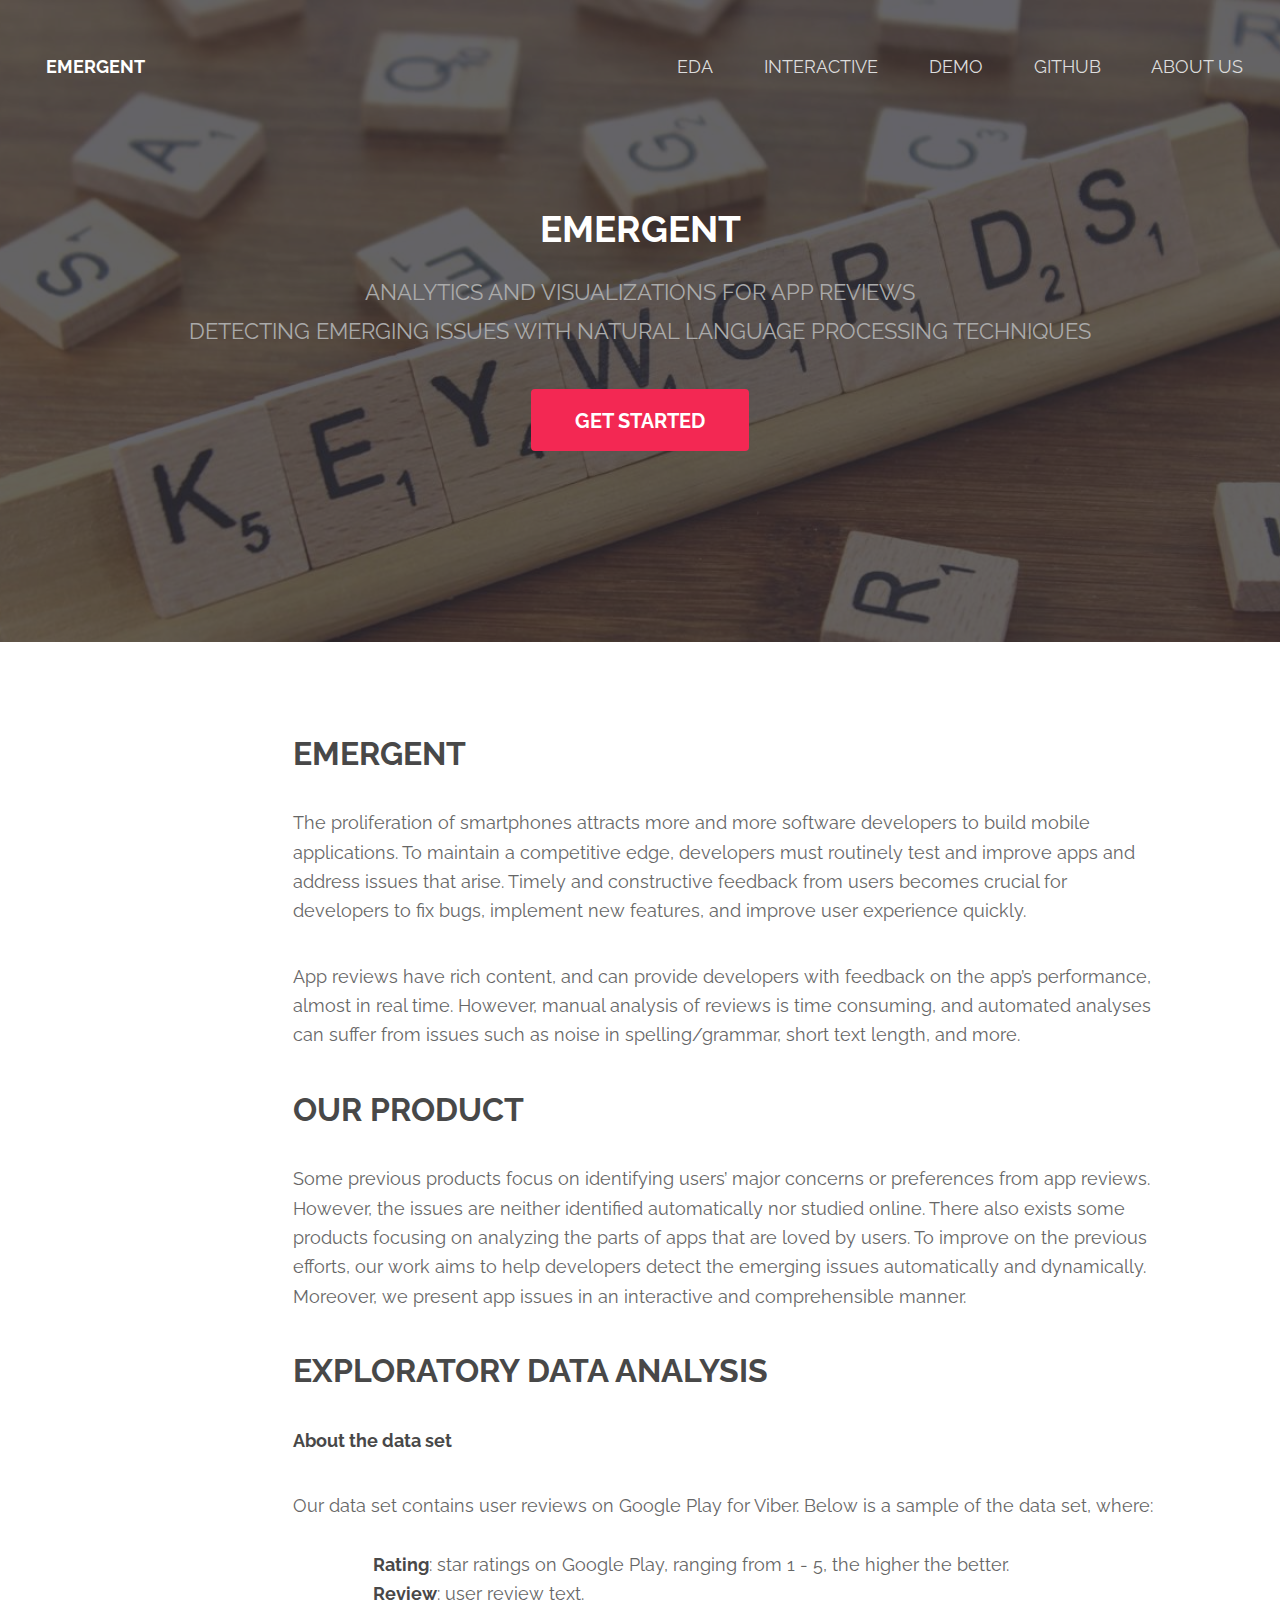
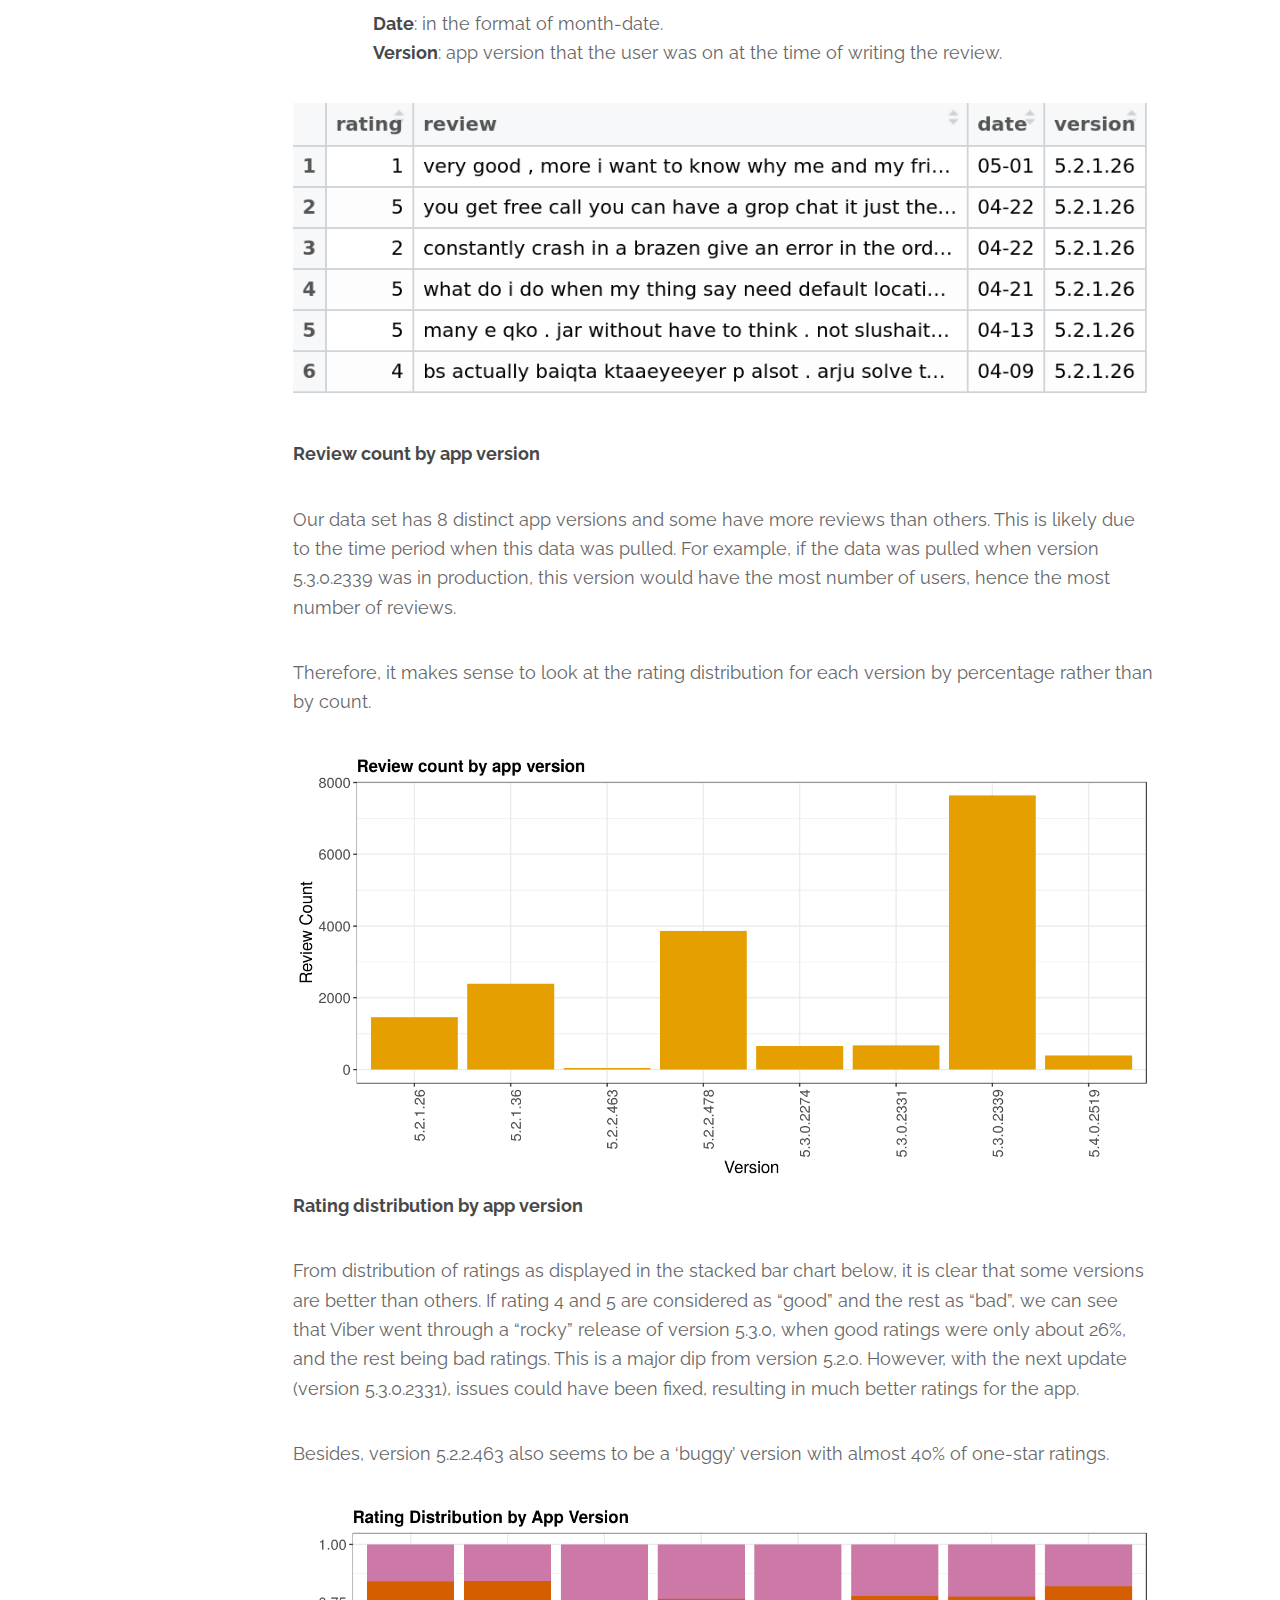
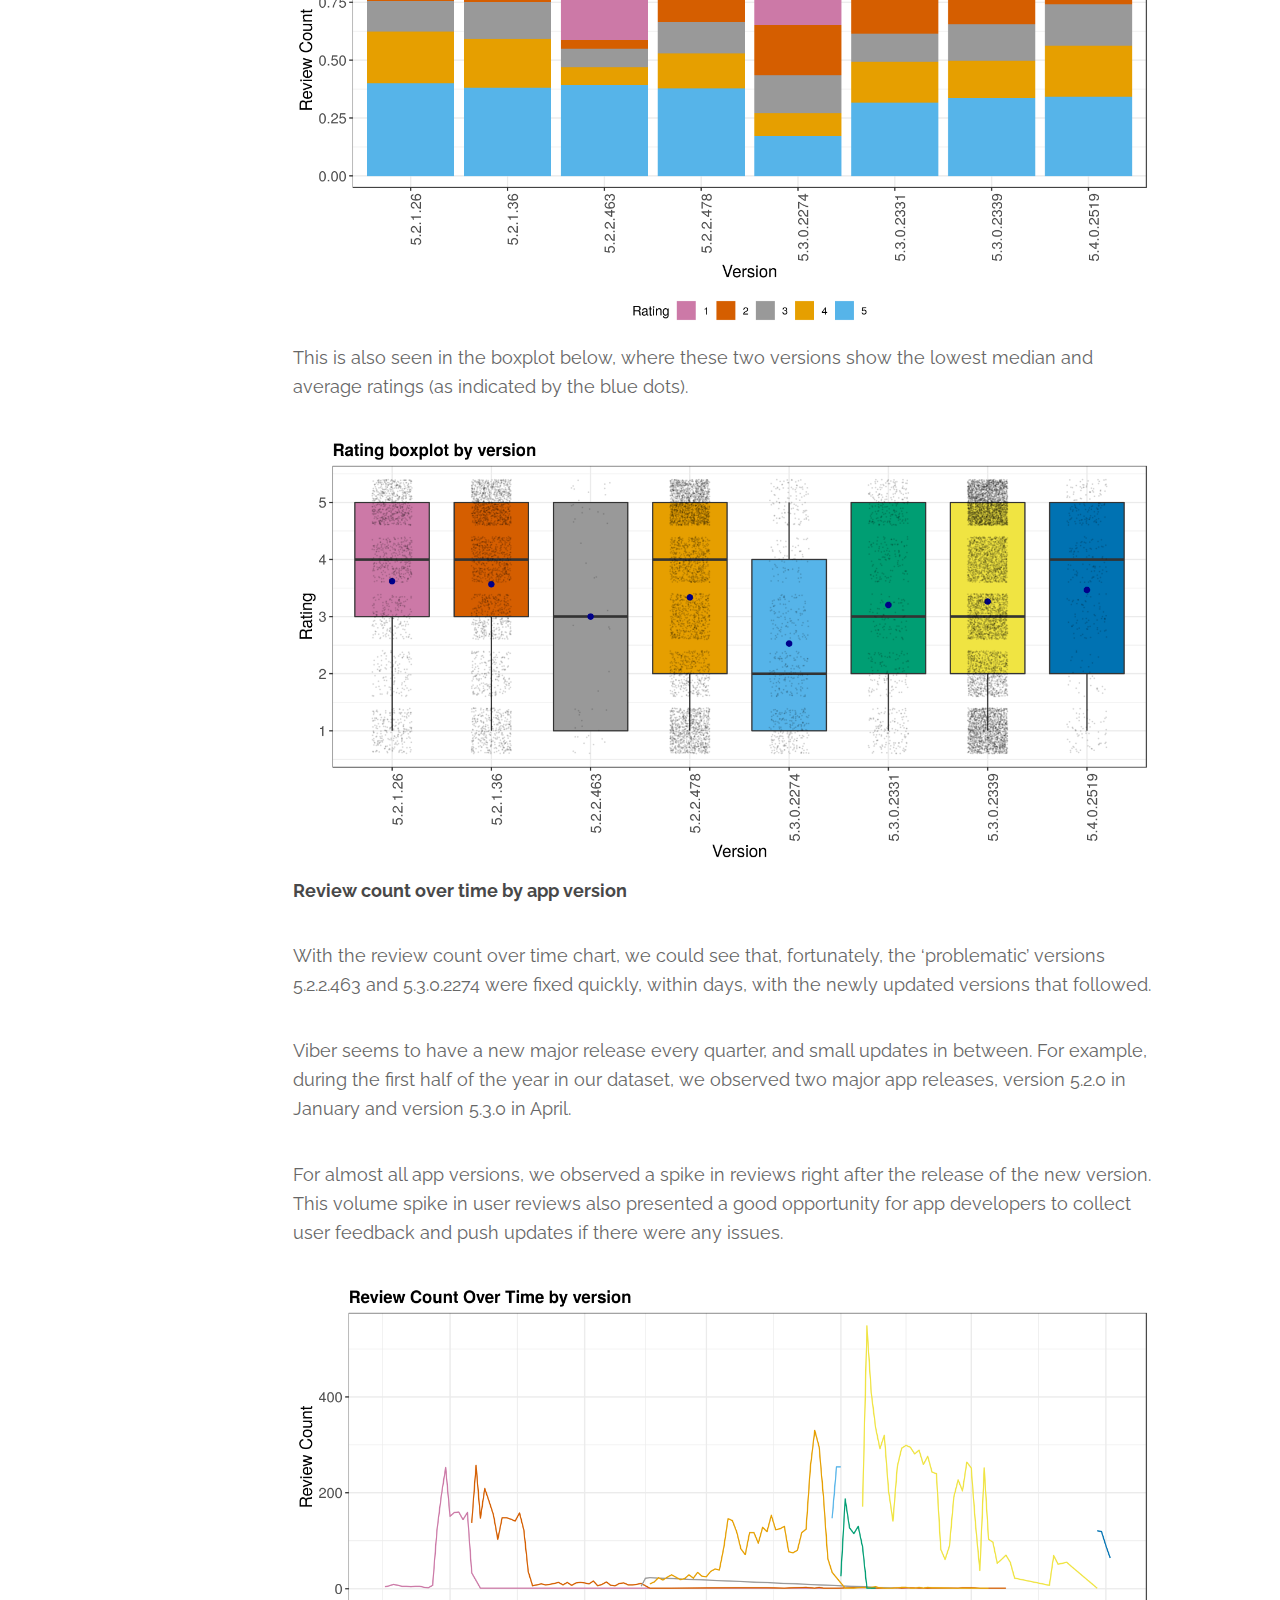
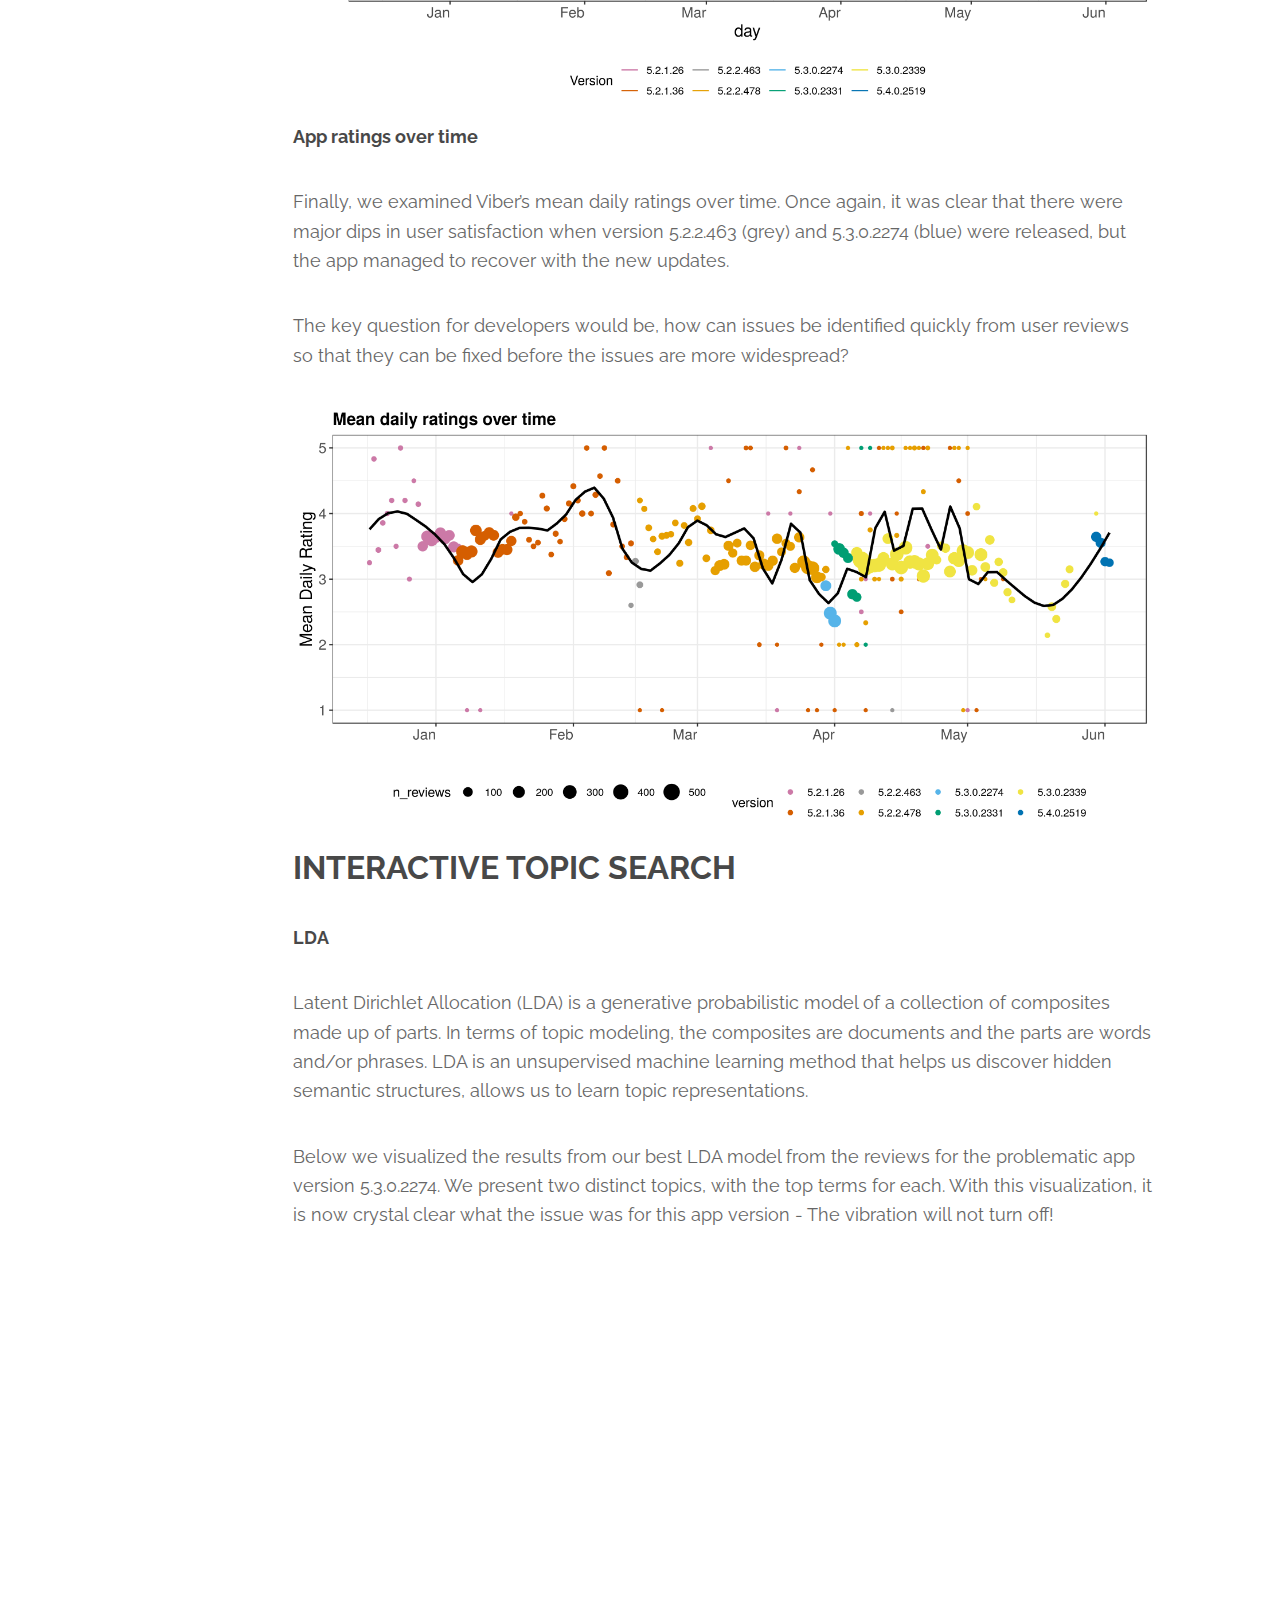
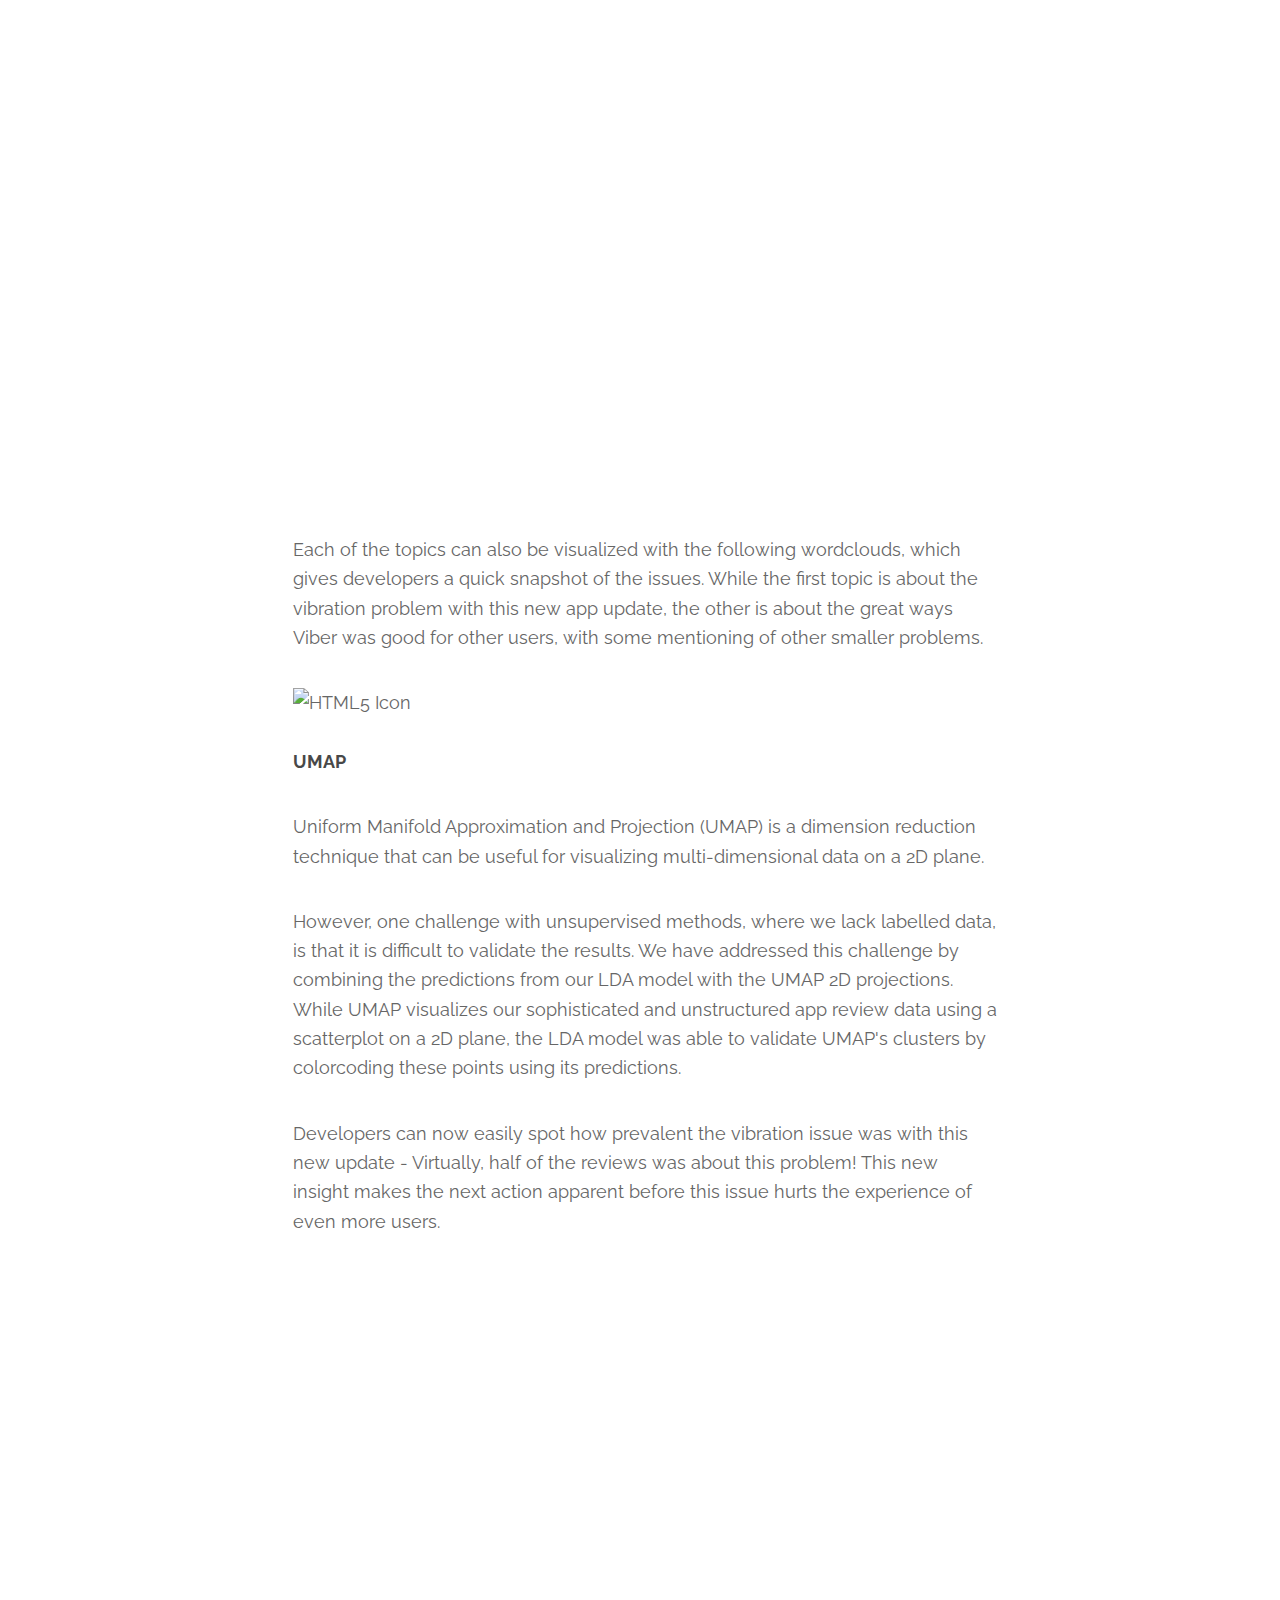
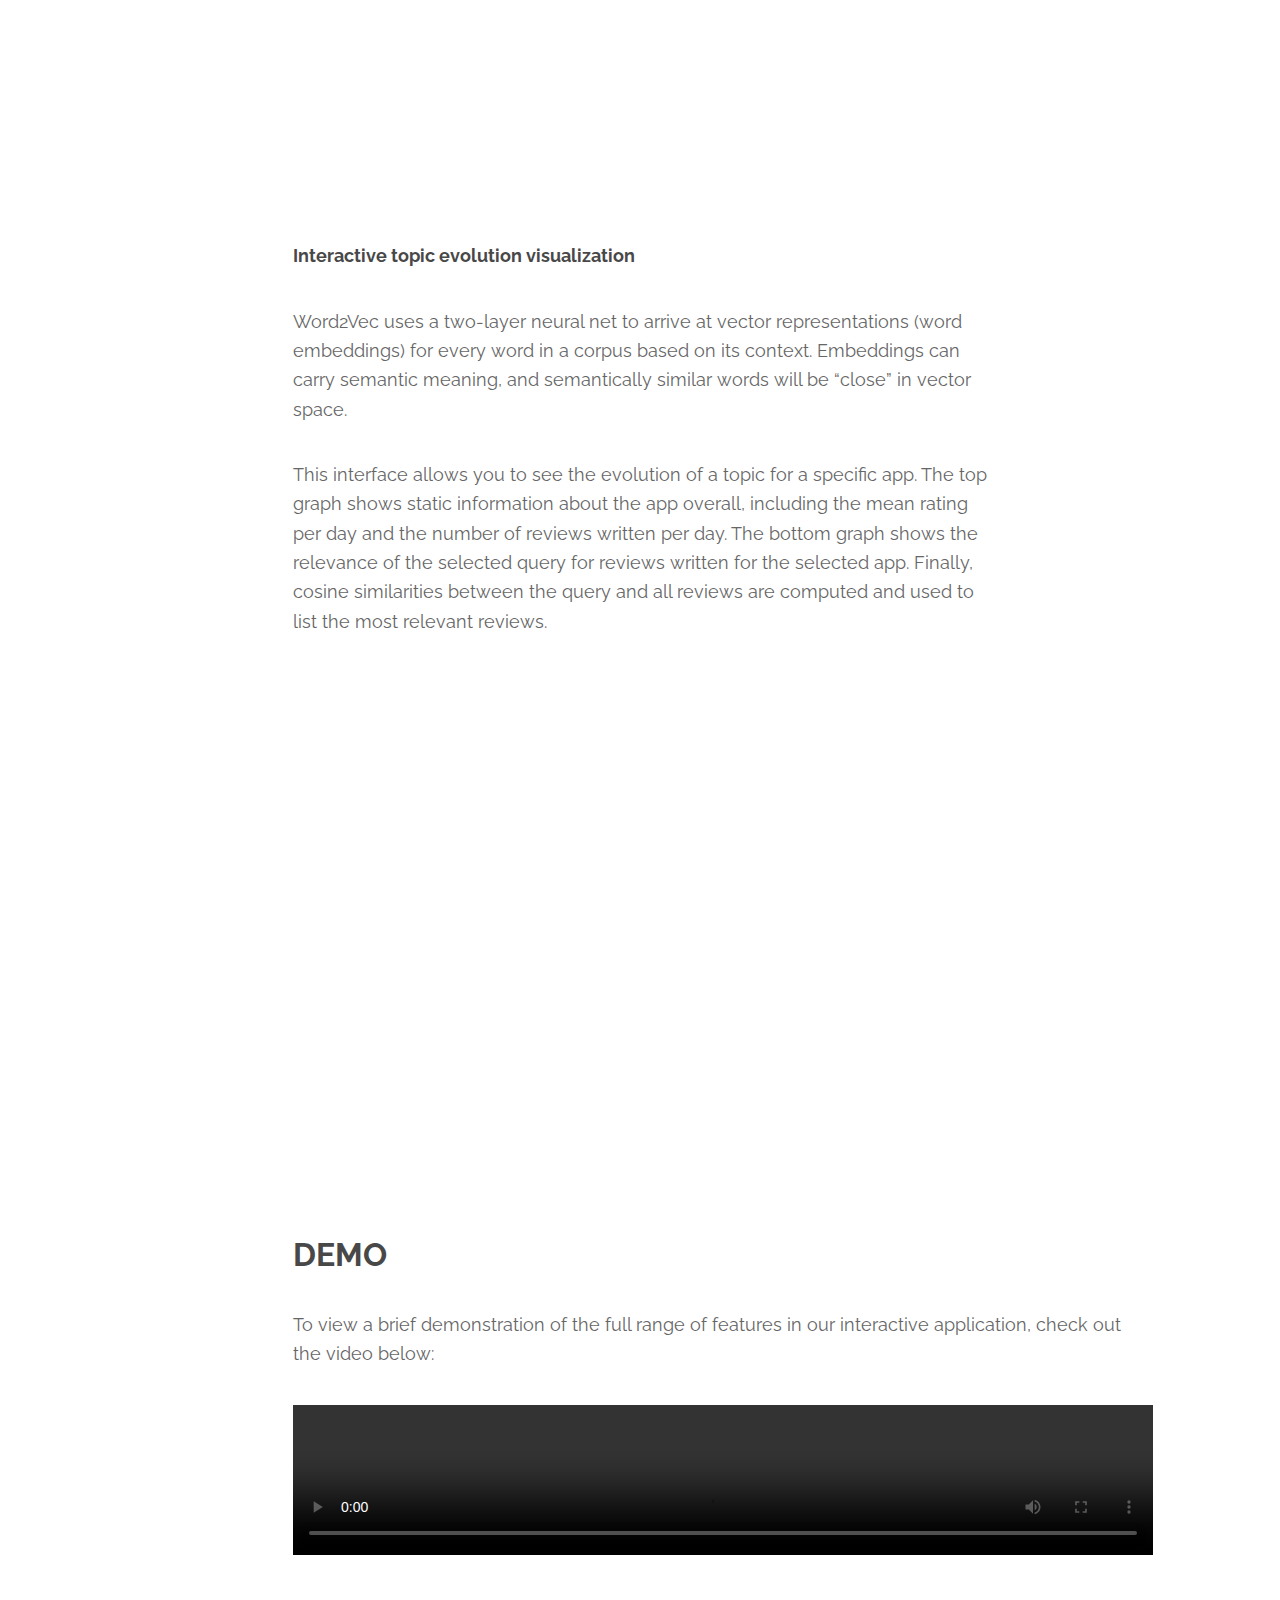
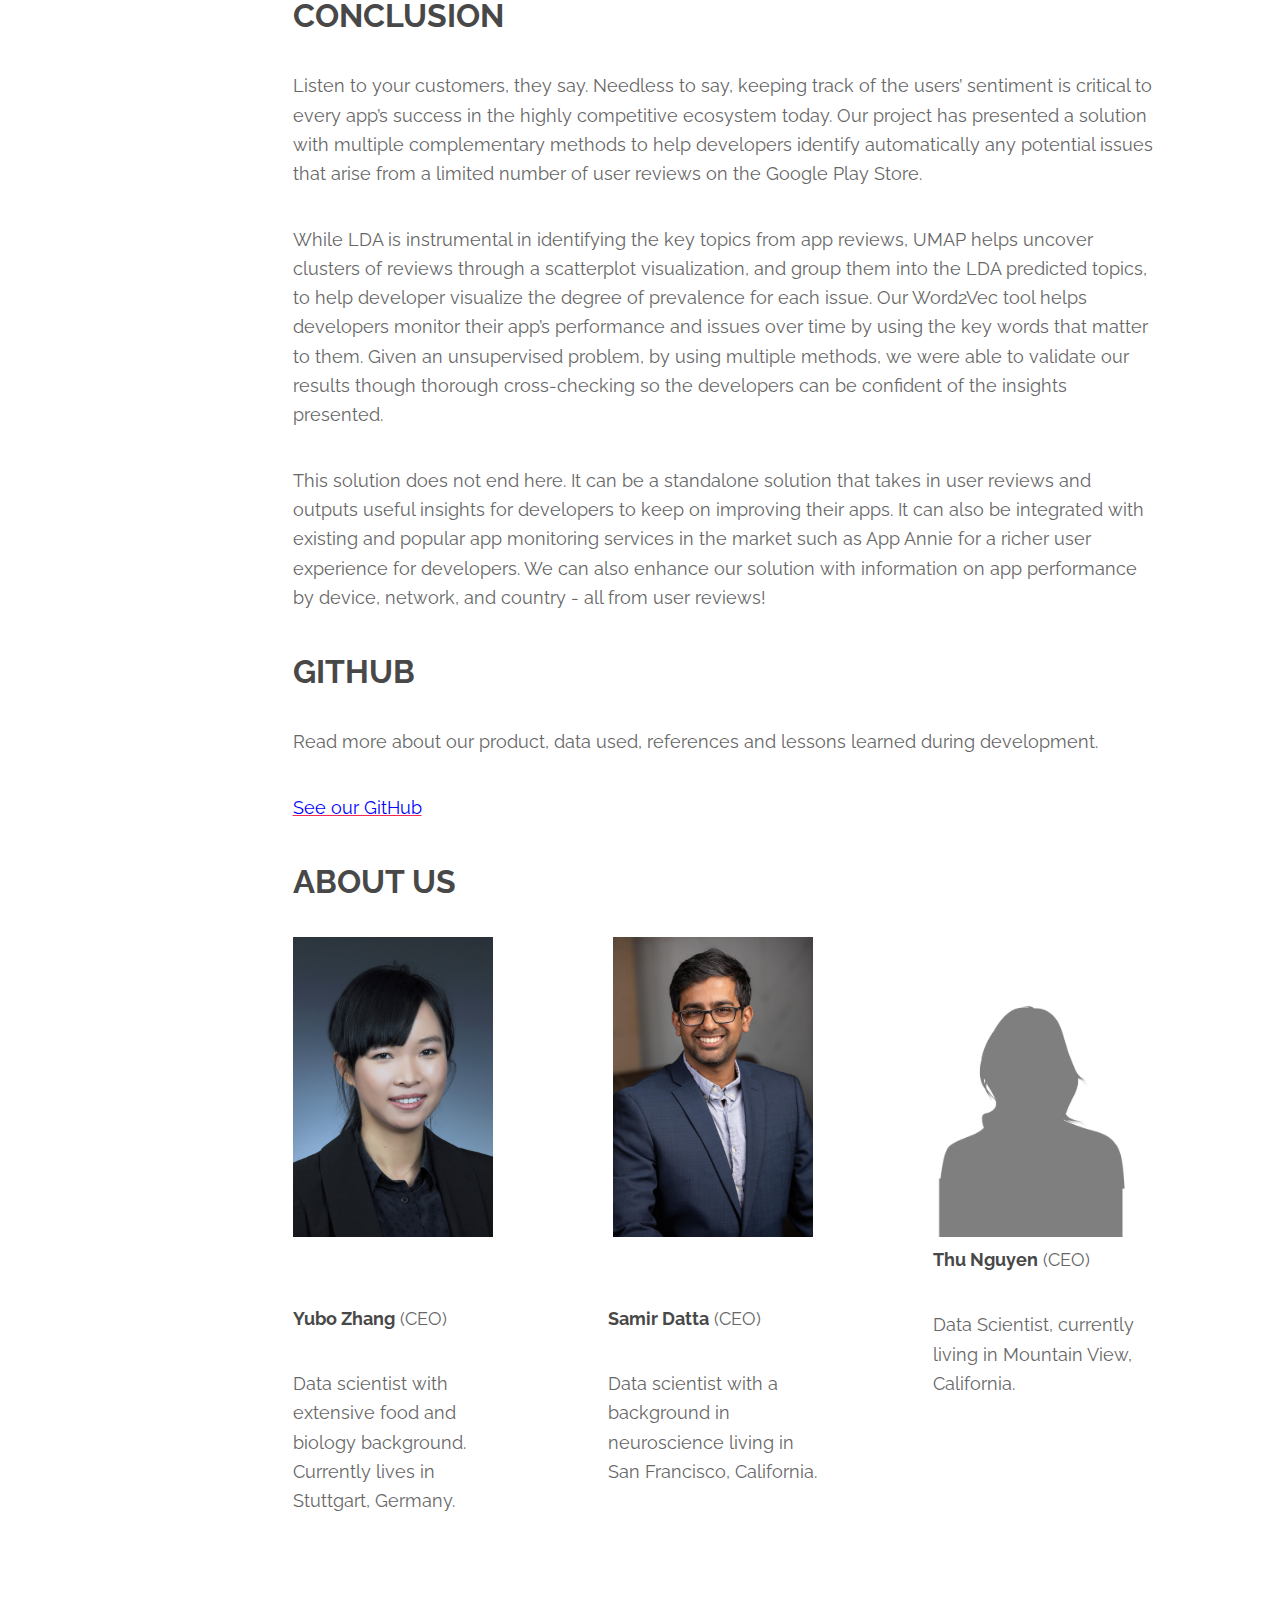
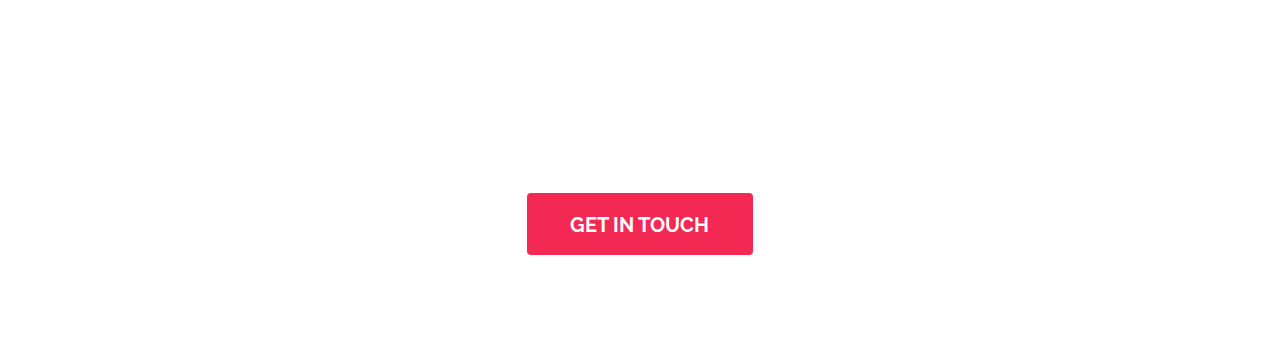
==== commit c13c5f84: "Add a conclusion" ====
--- a/index.html
+++ b/index.html
@@ -135,6 +135,11 @@
 								<video width="860" controls>
 								<source src="demo_video_12-9-18.mp4" type="video/mp4"> 
 								</video><br /><br />
+								<h2 id="conclusion">Conclusion</h2>
+								<p>Listen to your customers, they say. Needless to say, keeping track of the users’ sentiment is critical to every app’s success in the highly competitive ecosystem today. Our project has presented a solution with multiple complementary methods to help developers identify automatically any potential issues that arise from a limited number of user reviews on the Google Play Store.</p>
+								<p>While LDA is instrumental in identifying the key topics from app reviews, UMAP helps uncover clusters of reviews through a scatterplot visualization, and group them into the LDA predicted topics, to help developer visualize the degree of prevalence for each issue. Our Word2Vec tool helps developers monitor their app’s performance and issues over time by using the key words that matter to them. Given an unsupervised problem, by using multiple methods, we were able to validate our results though thorough cross-checking so the developers can be confident of the insights presented.</p>
+								<p>This solution does not end here. It can be a standalone solution that takes in user reviews and outputs useful insights for developers to keep on improving their apps. It can also be integrated with existing and popular app monitoring services in the market such as App Annie for a richer user experience for developers. We can also enhance our solution with information on app performance by device, network, and country - all from user reviews! 
+</p>
 								<h2 id="Github">Github</h2>
 								<p>Read more about our product, data used, references and lessons learned during development.</p>
 								<p><a href="https://github.com/goldenmonster0602/w210final.github.io"><font color="blue">See our GitHub</font></a></p>
@@ -147,7 +152,6 @@
 							</font>
 						</div>
 					</div>
-					
 					
 			</section>
 		
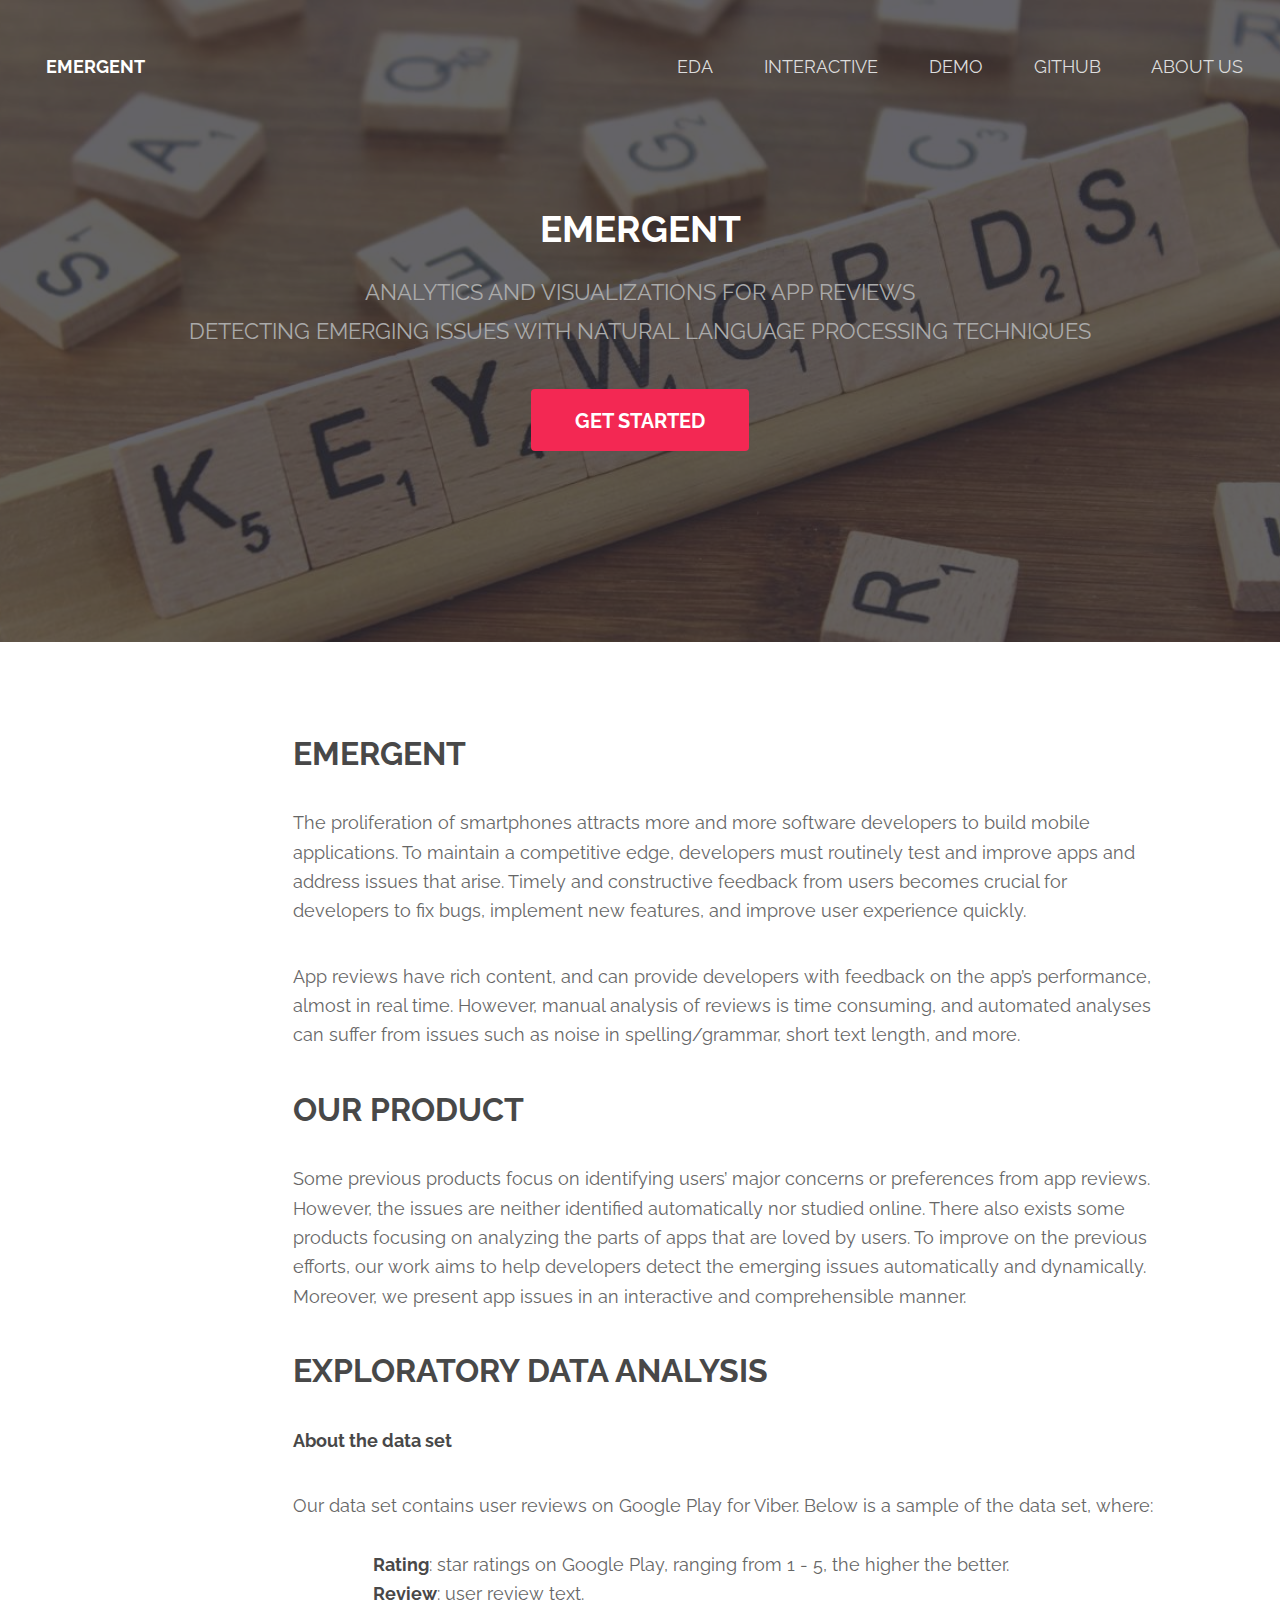
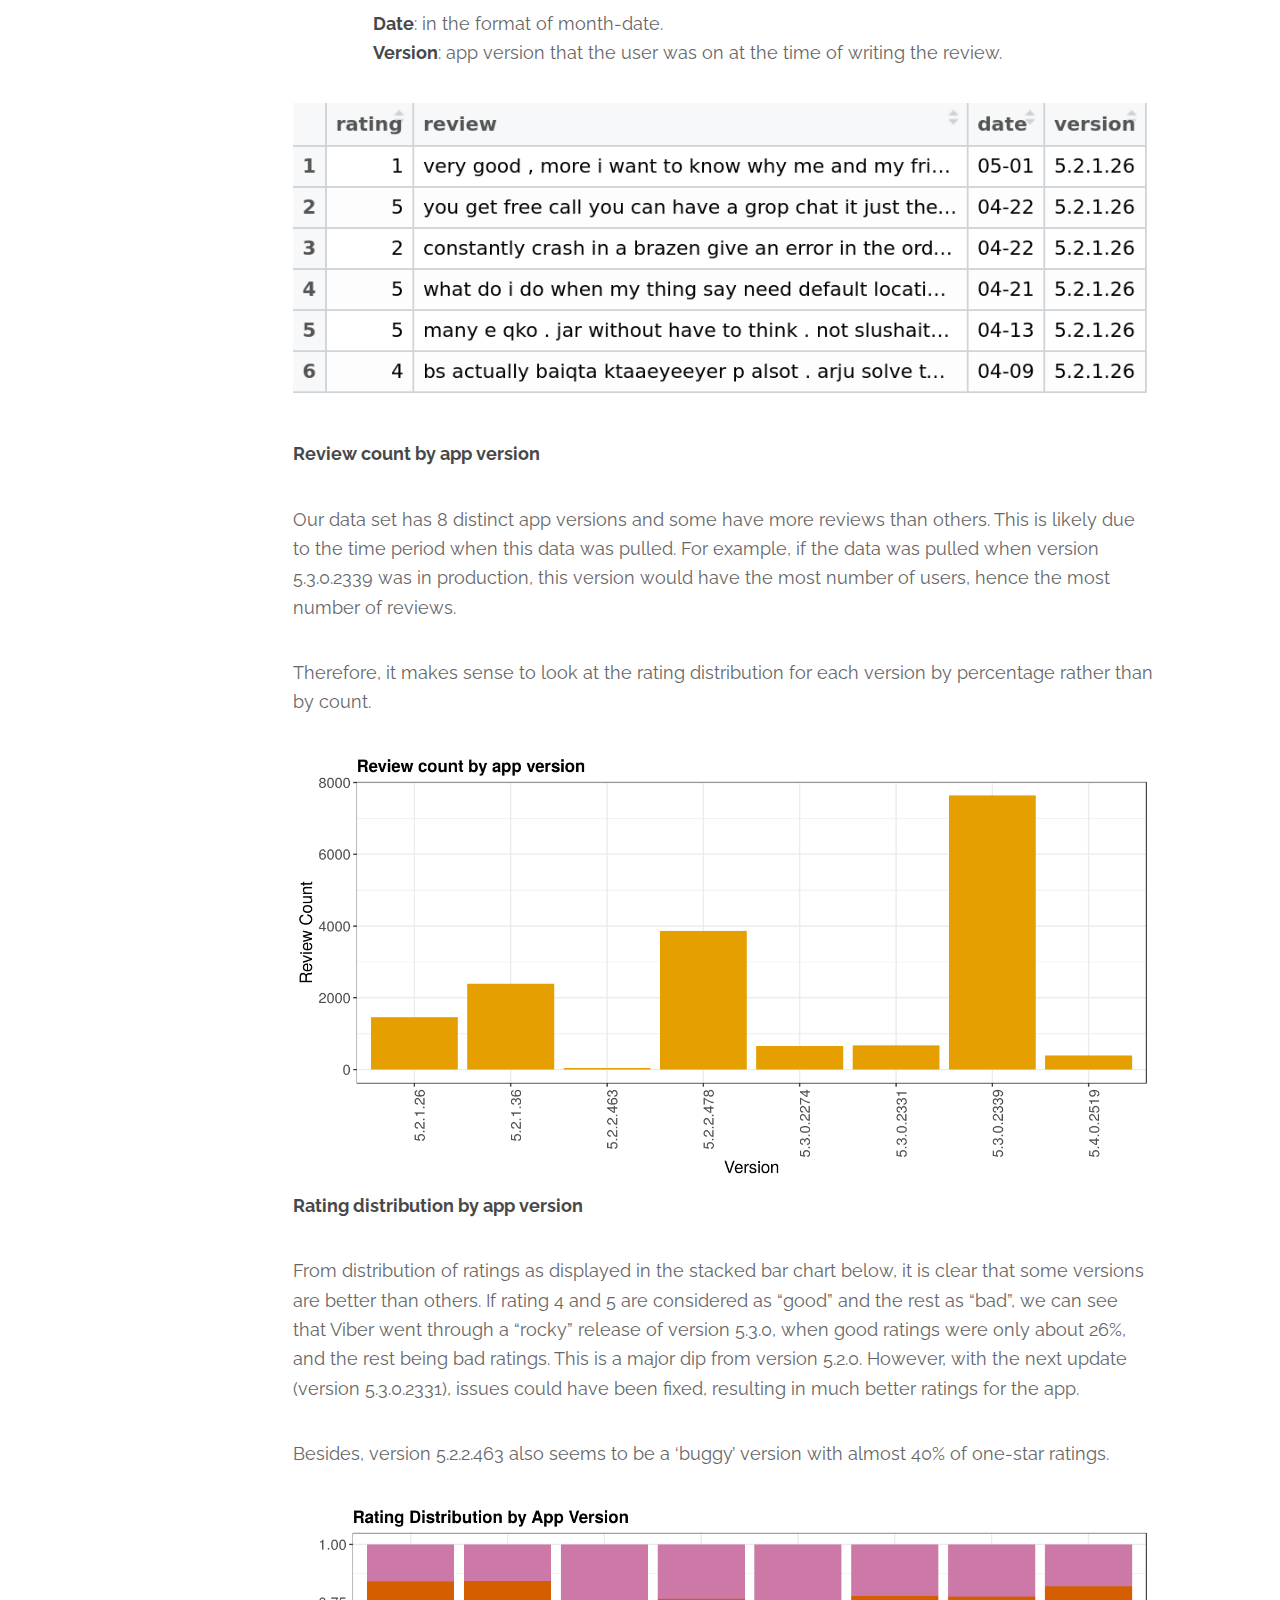
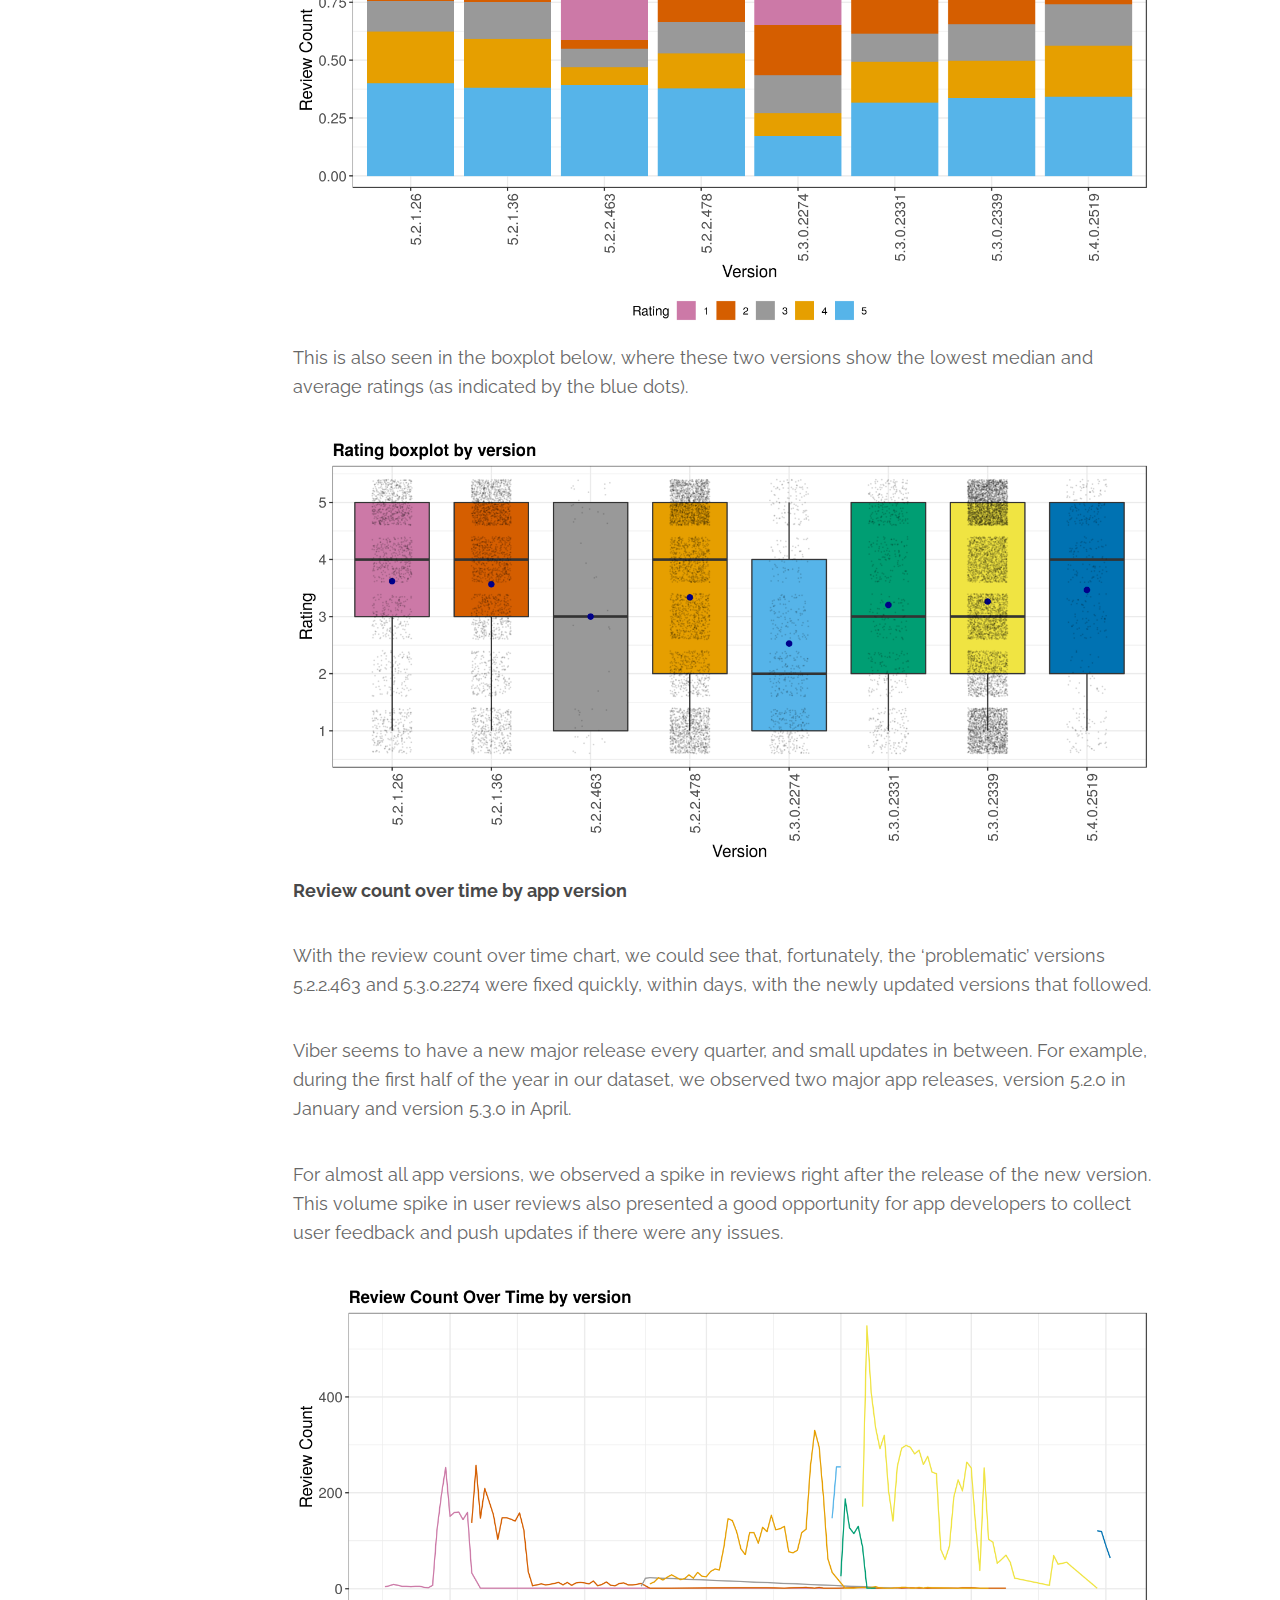
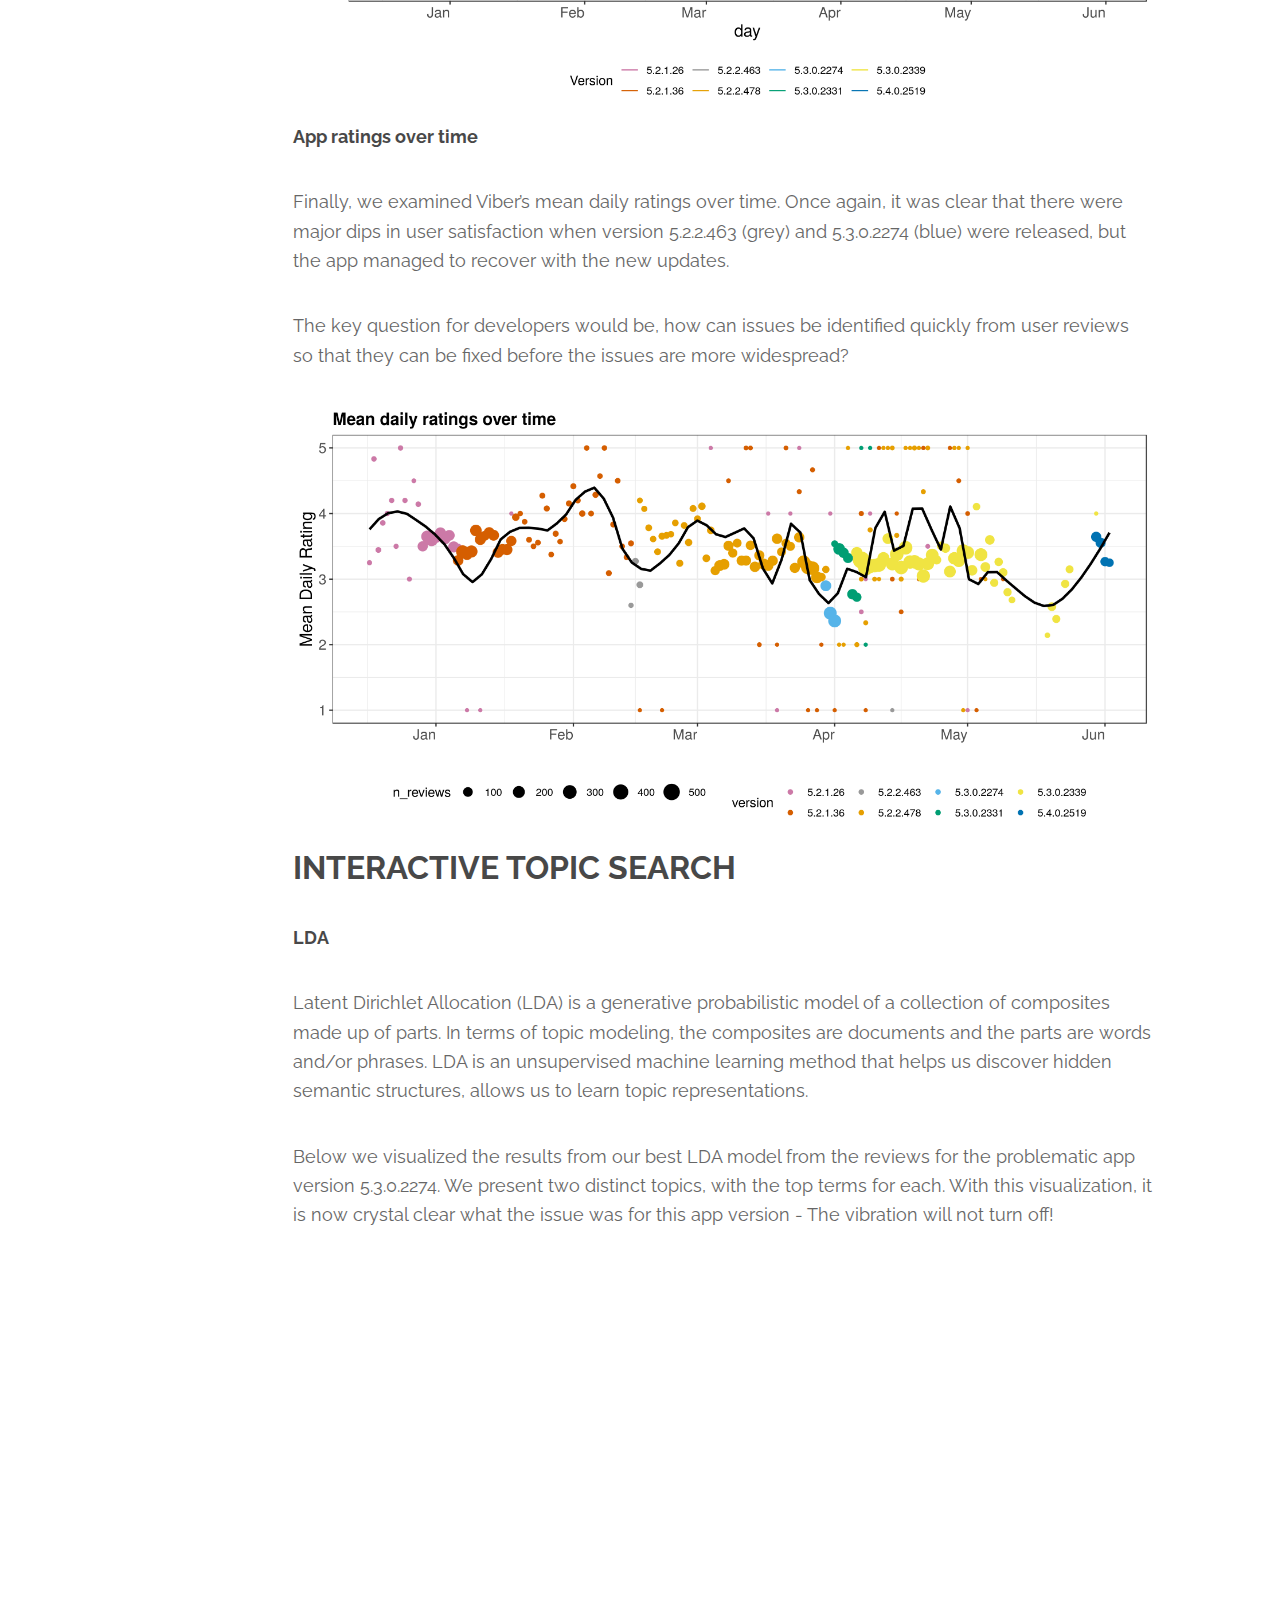
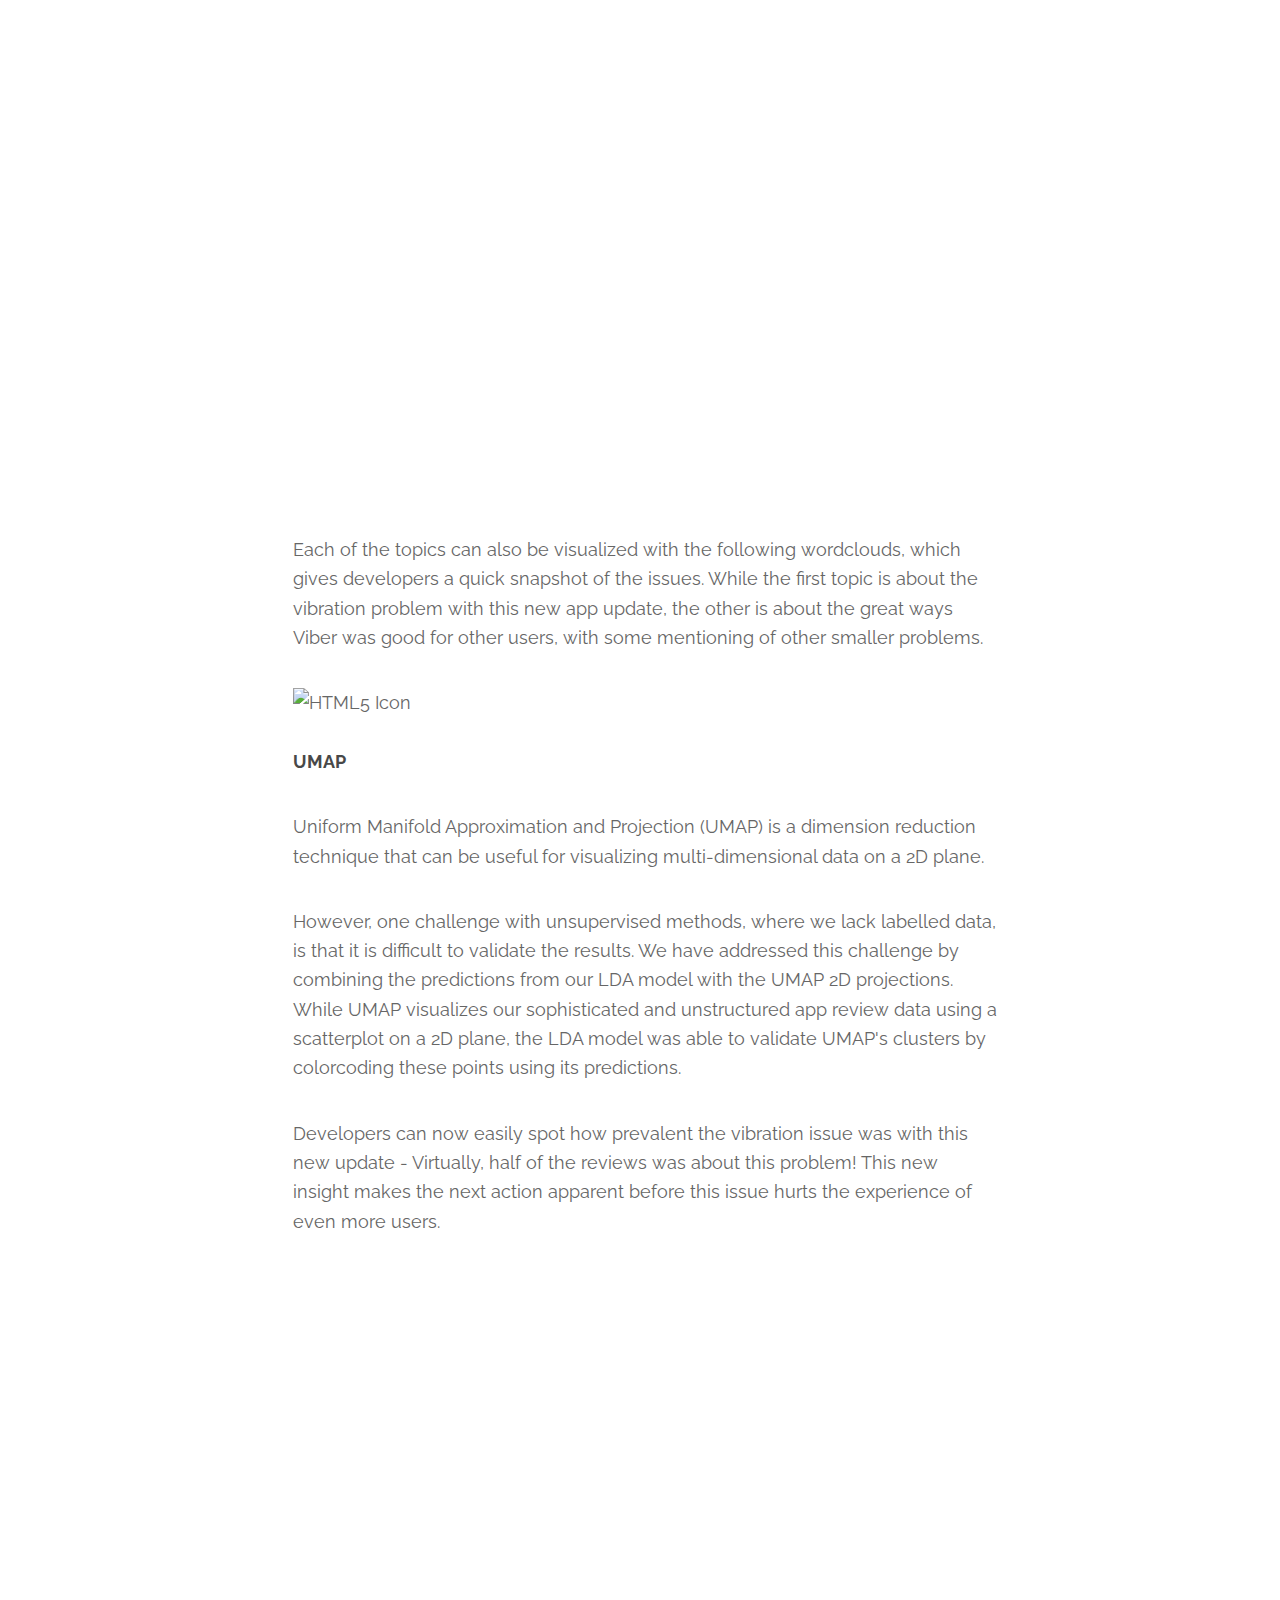
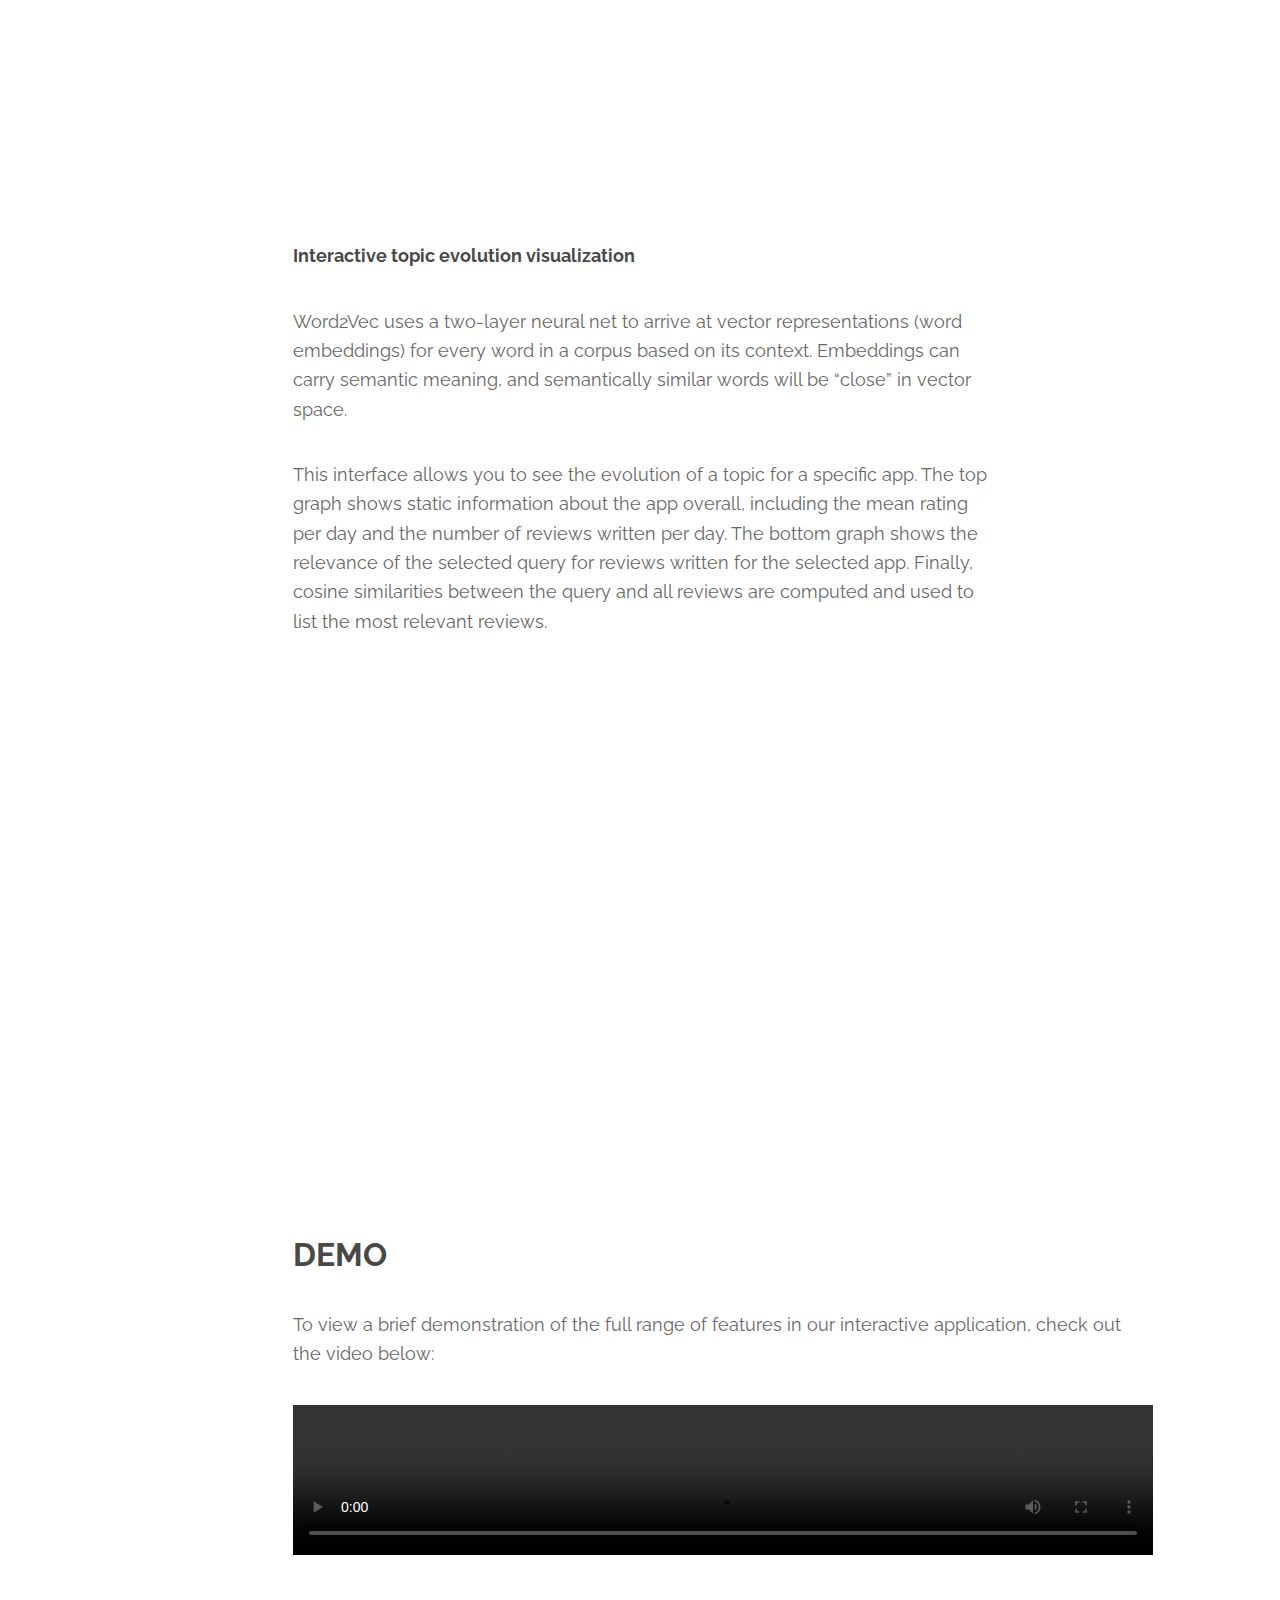
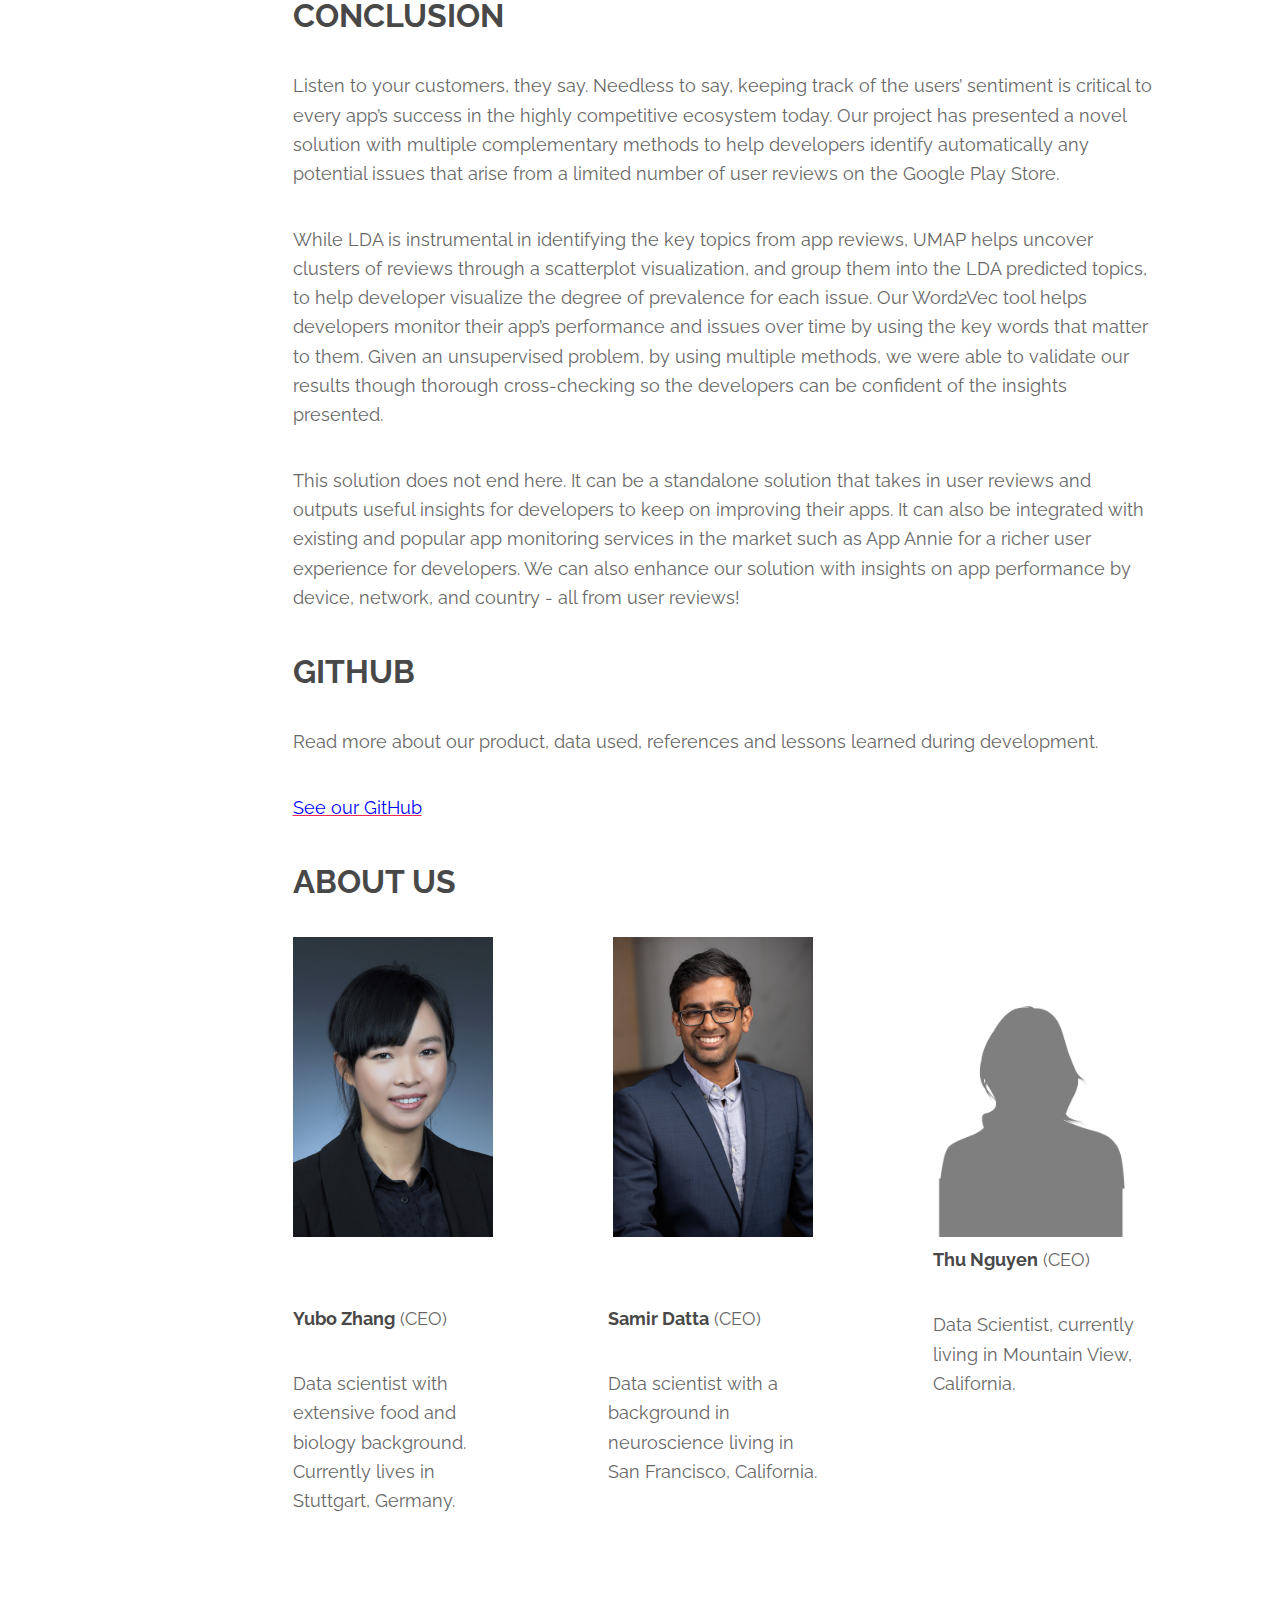
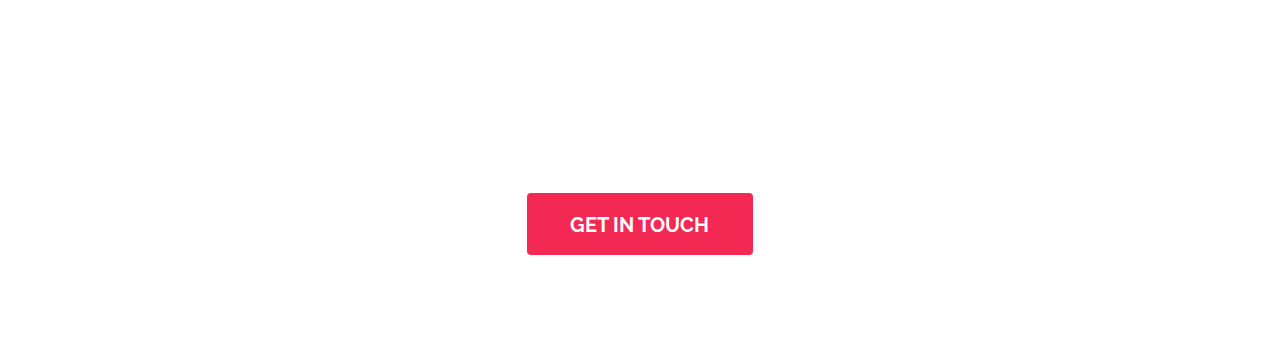
==== commit e99b0508: "Update index.html" ====
--- a/index.html
+++ b/index.html
@@ -136,9 +136,9 @@
 								<source src="demo_video_12-9-18.mp4" type="video/mp4"> 
 								</video><br /><br />
 								<h2 id="conclusion">Conclusion</h2>
-								<p>Listen to your customers, they say. Needless to say, keeping track of the users’ sentiment is critical to every app’s success in the highly competitive ecosystem today. Our project has presented a solution with multiple complementary methods to help developers identify automatically any potential issues that arise from a limited number of user reviews on the Google Play Store.</p>
+								<p>Listen to your customers, they say. Needless to say, keeping track of the users’ sentiment is critical to every app’s success in the highly competitive ecosystem today. Our project has presented a novel solution with multiple complementary methods to help developers identify automatically any potential issues that arise from a limited number of user reviews on the Google Play Store.</p>
 								<p>While LDA is instrumental in identifying the key topics from app reviews, UMAP helps uncover clusters of reviews through a scatterplot visualization, and group them into the LDA predicted topics, to help developer visualize the degree of prevalence for each issue. Our Word2Vec tool helps developers monitor their app’s performance and issues over time by using the key words that matter to them. Given an unsupervised problem, by using multiple methods, we were able to validate our results though thorough cross-checking so the developers can be confident of the insights presented.</p>
-								<p>This solution does not end here. It can be a standalone solution that takes in user reviews and outputs useful insights for developers to keep on improving their apps. It can also be integrated with existing and popular app monitoring services in the market such as App Annie for a richer user experience for developers. We can also enhance our solution with information on app performance by device, network, and country - all from user reviews! 
+								<p>This solution does not end here. It can be a standalone solution that takes in user reviews and outputs useful insights for developers to keep on improving their apps. It can also be integrated with existing and popular app monitoring services in the market such as App Annie for a richer user experience for developers. We can also enhance our solution with insights on app performance by device, network, and country - all from user reviews! 
 </p>
 								<h2 id="Github">Github</h2>
 								<p>Read more about our product, data used, references and lessons learned during development.</p>
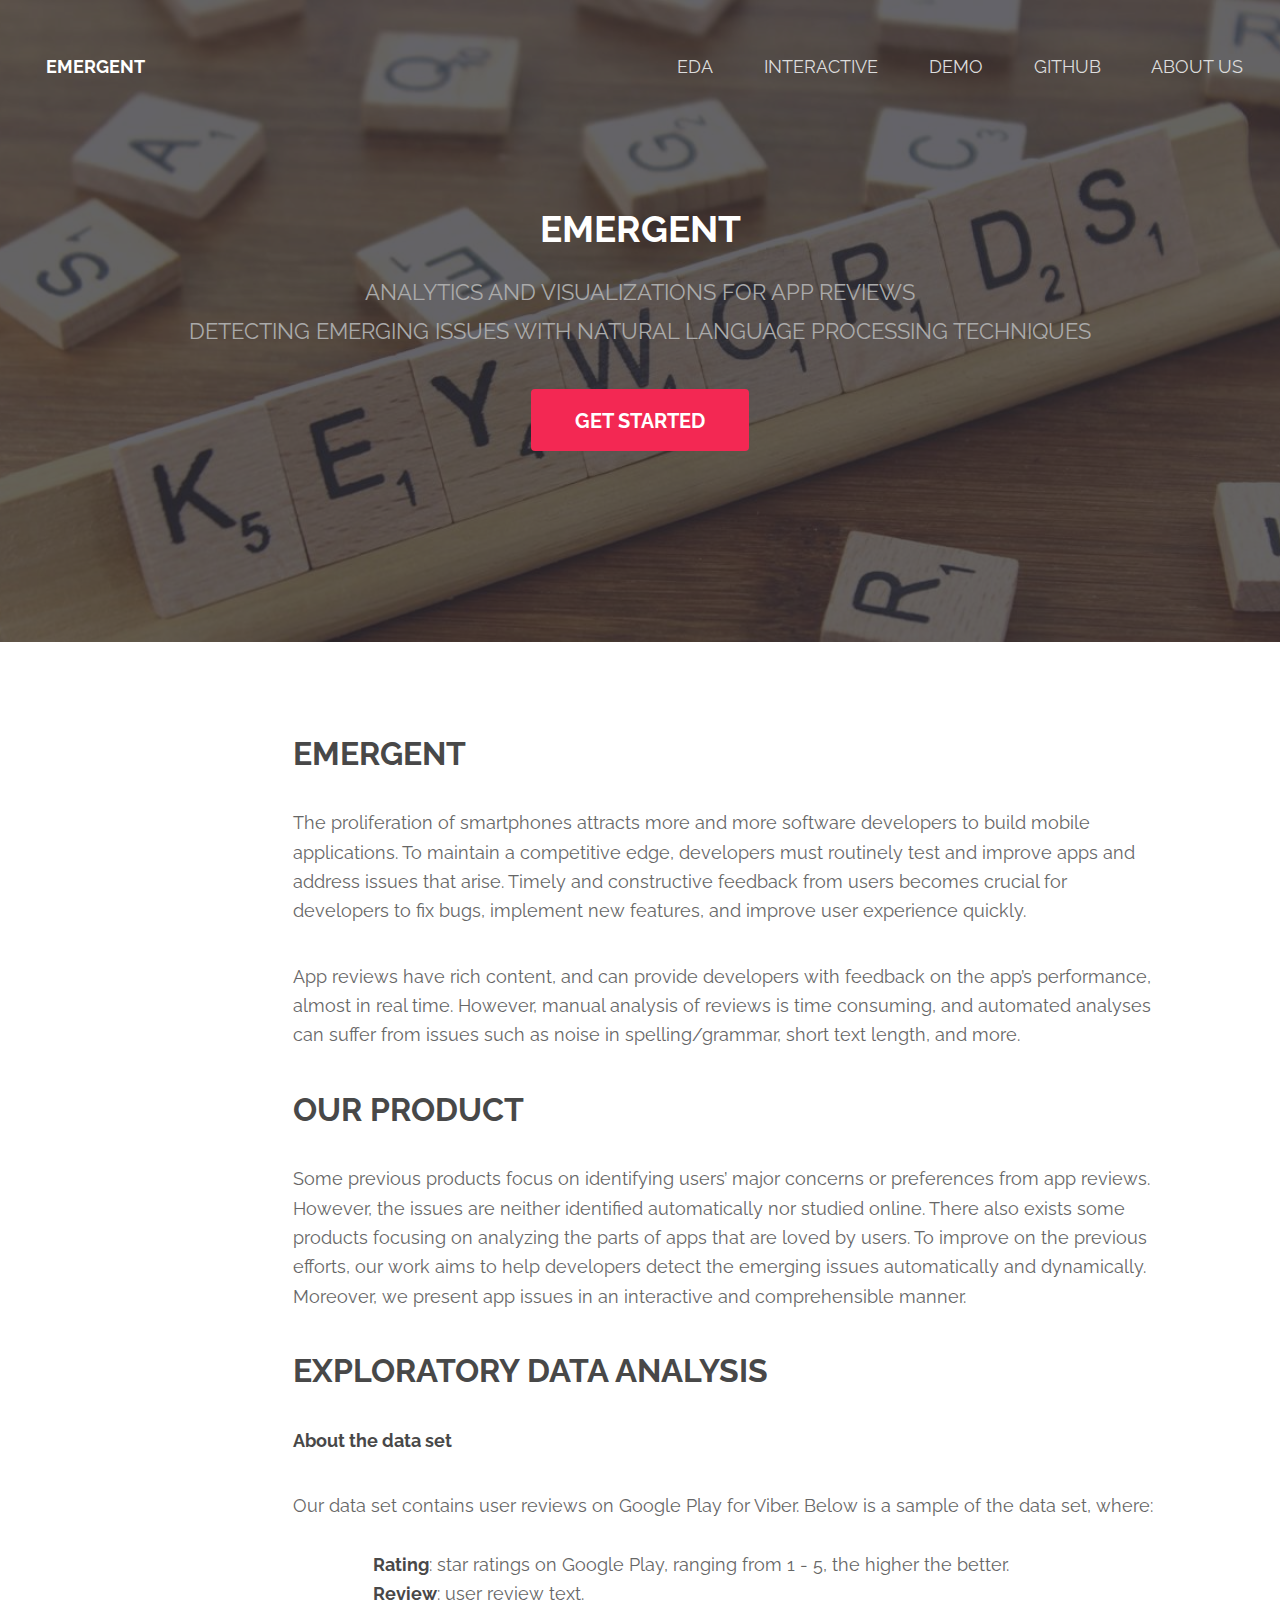
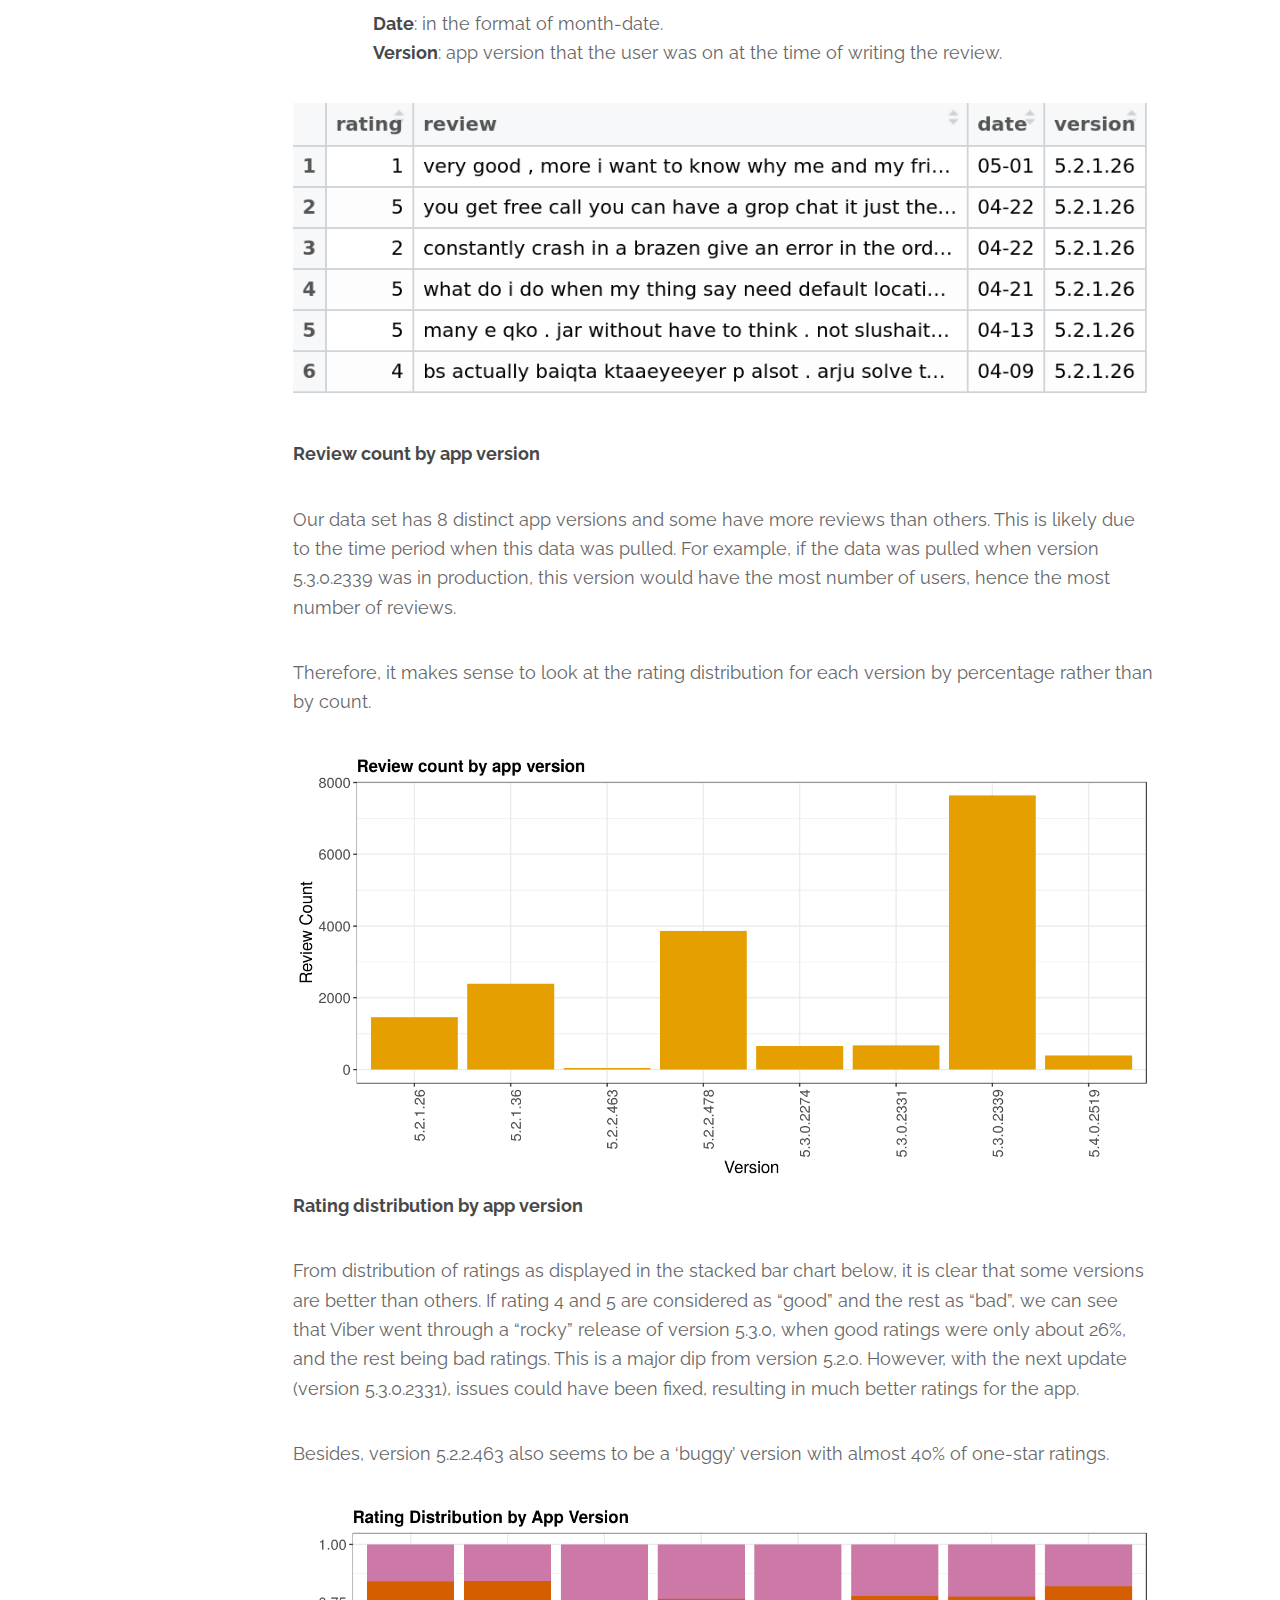
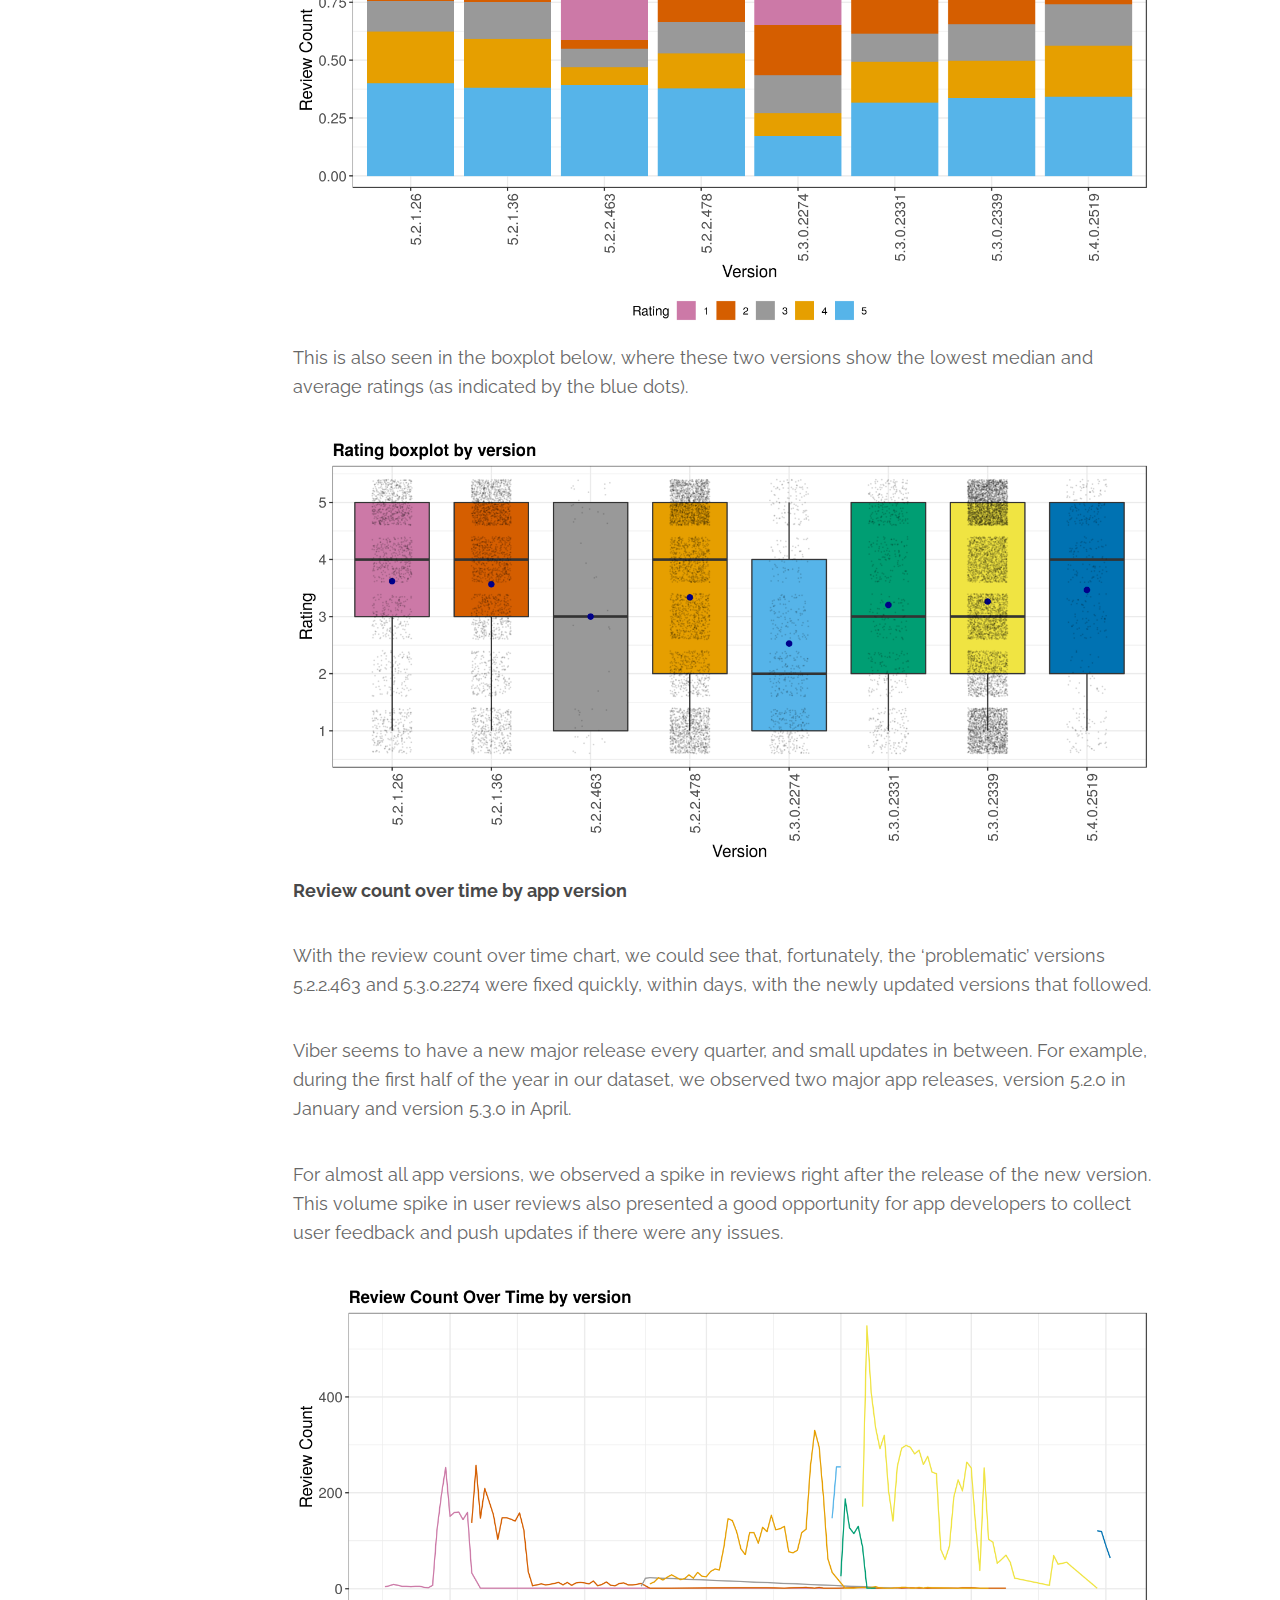
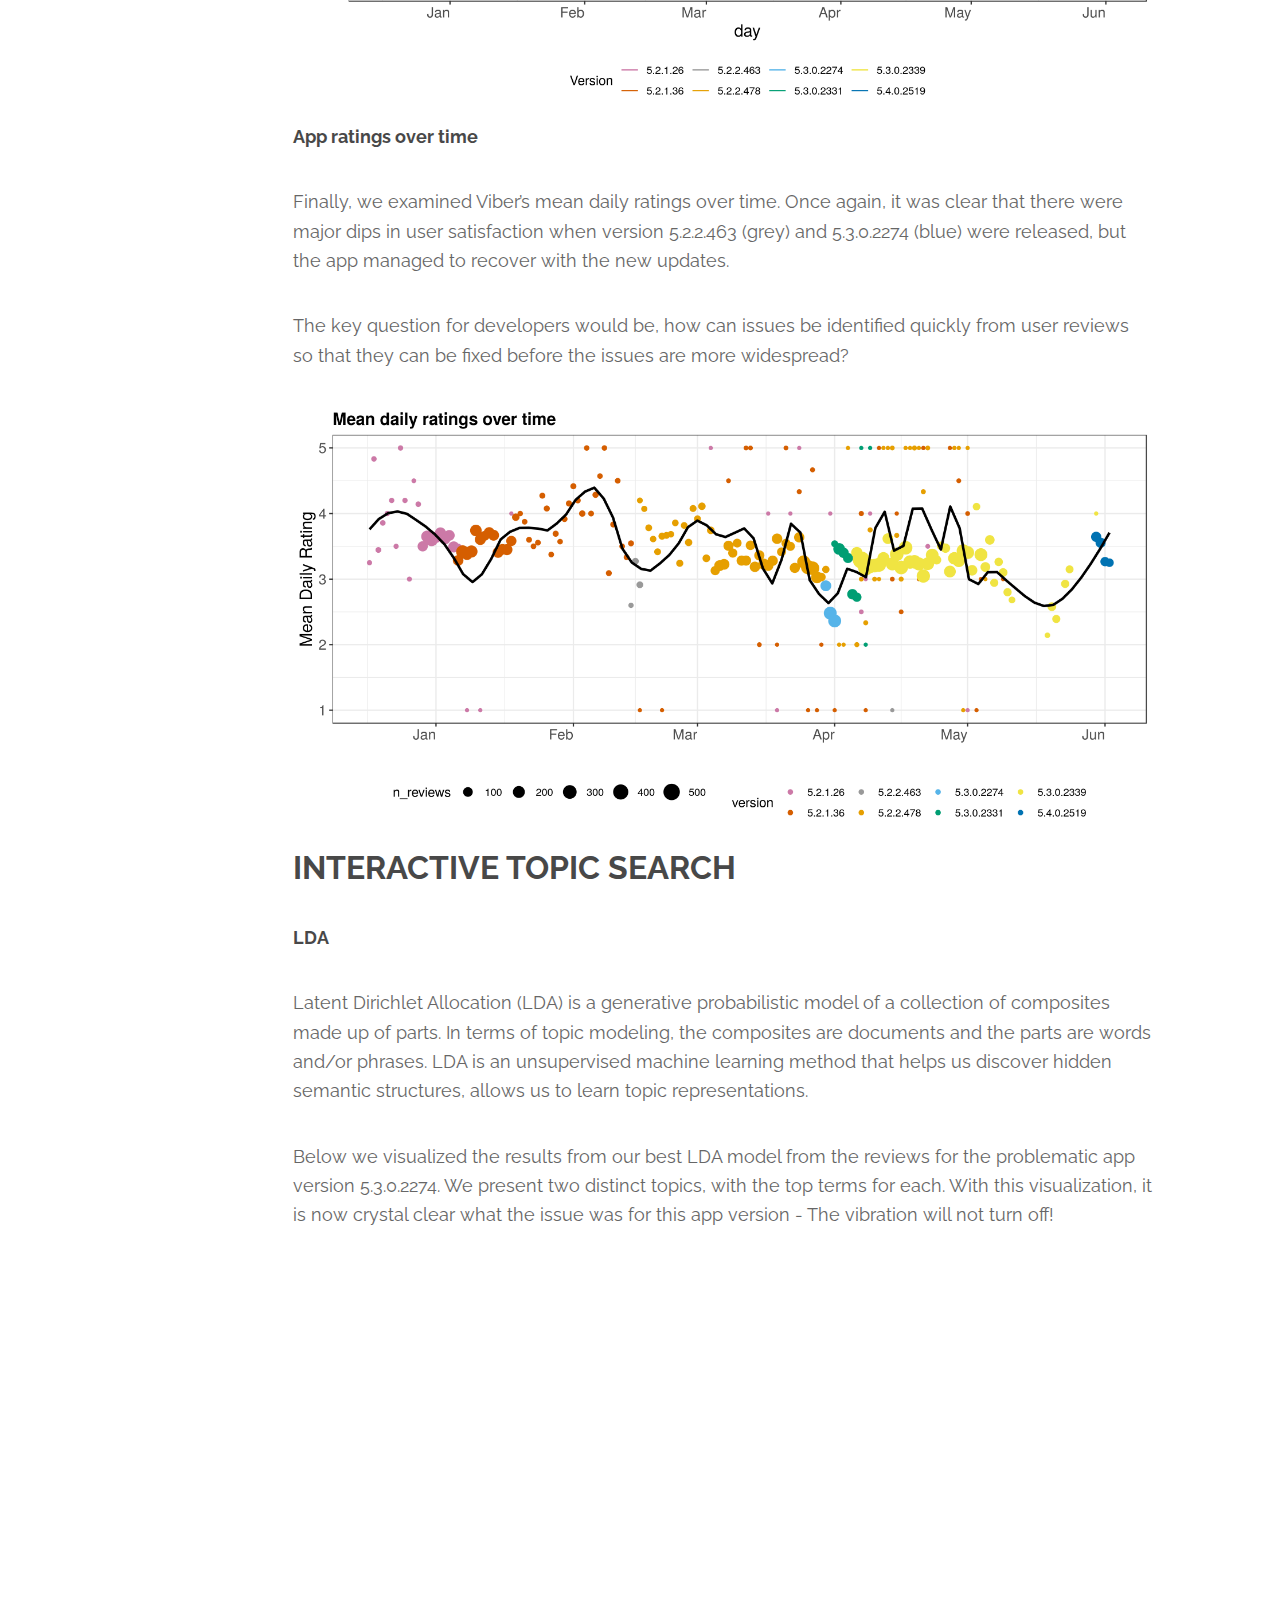
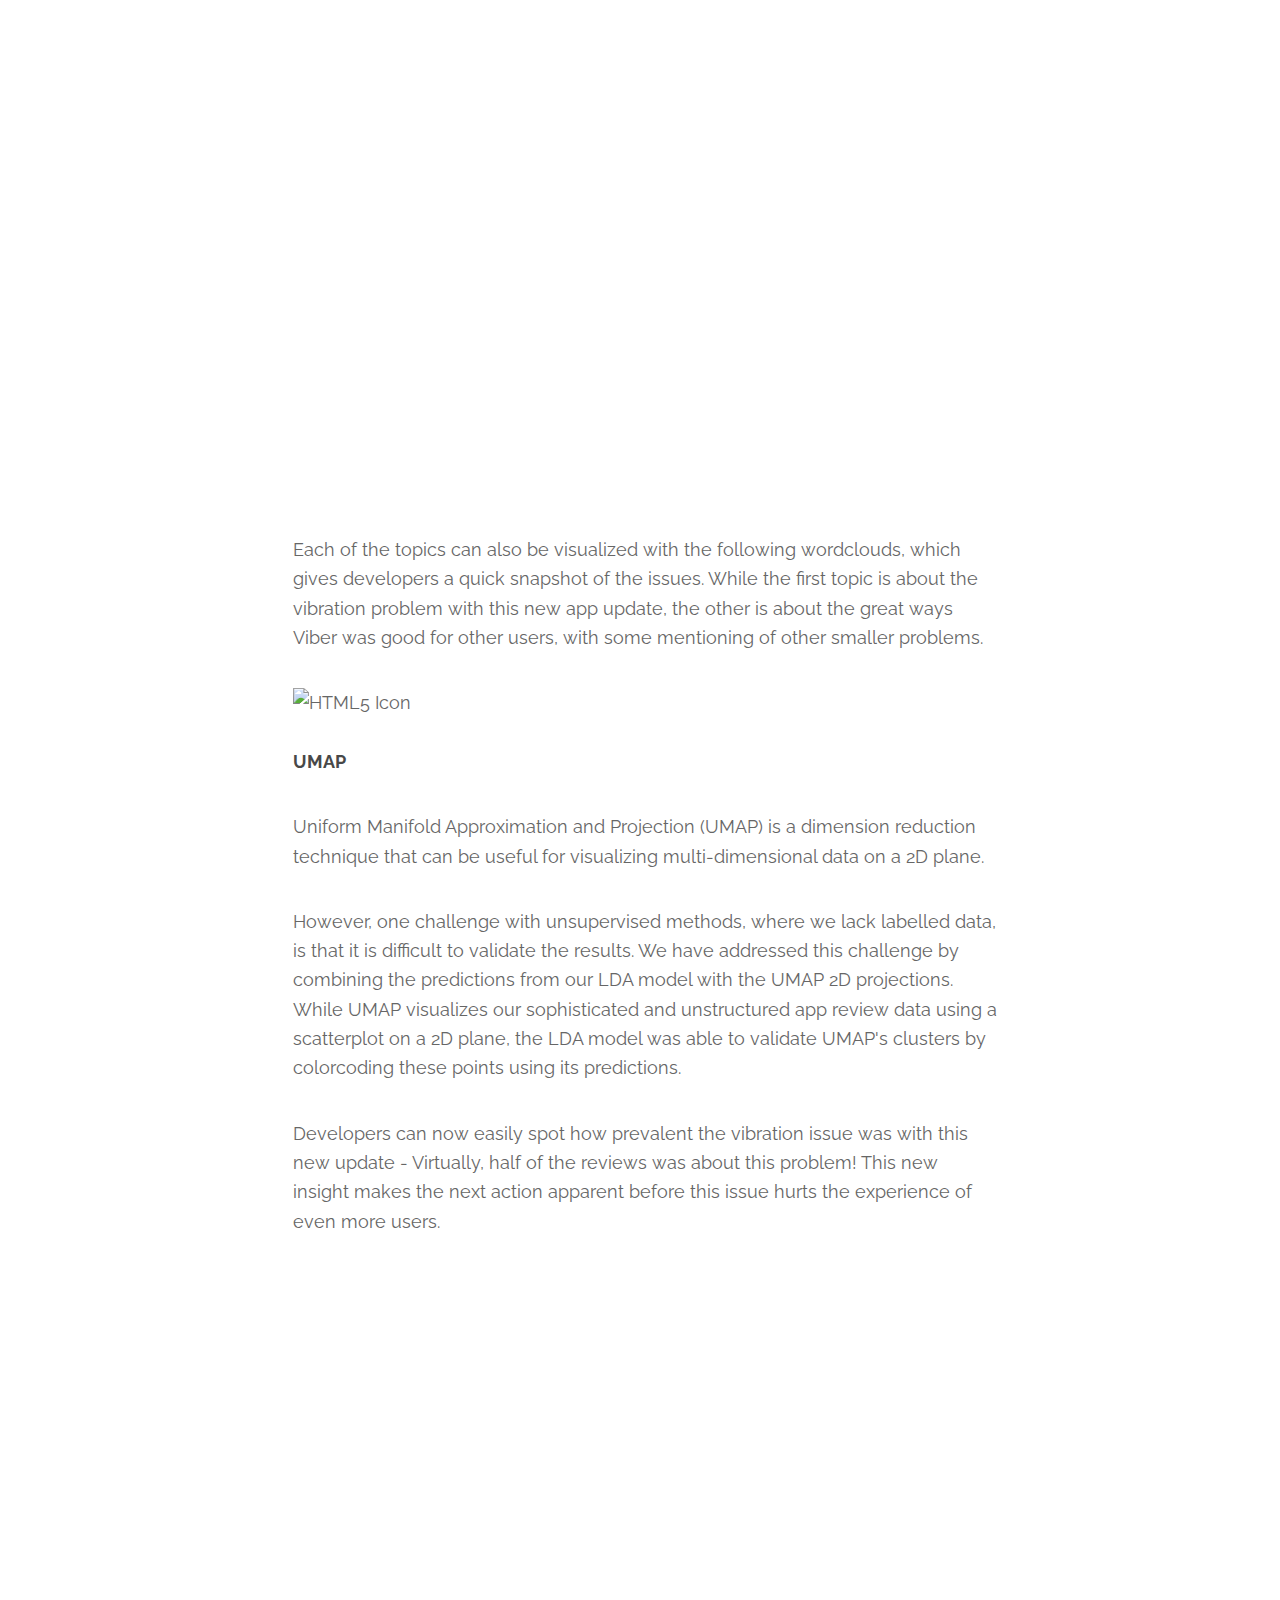
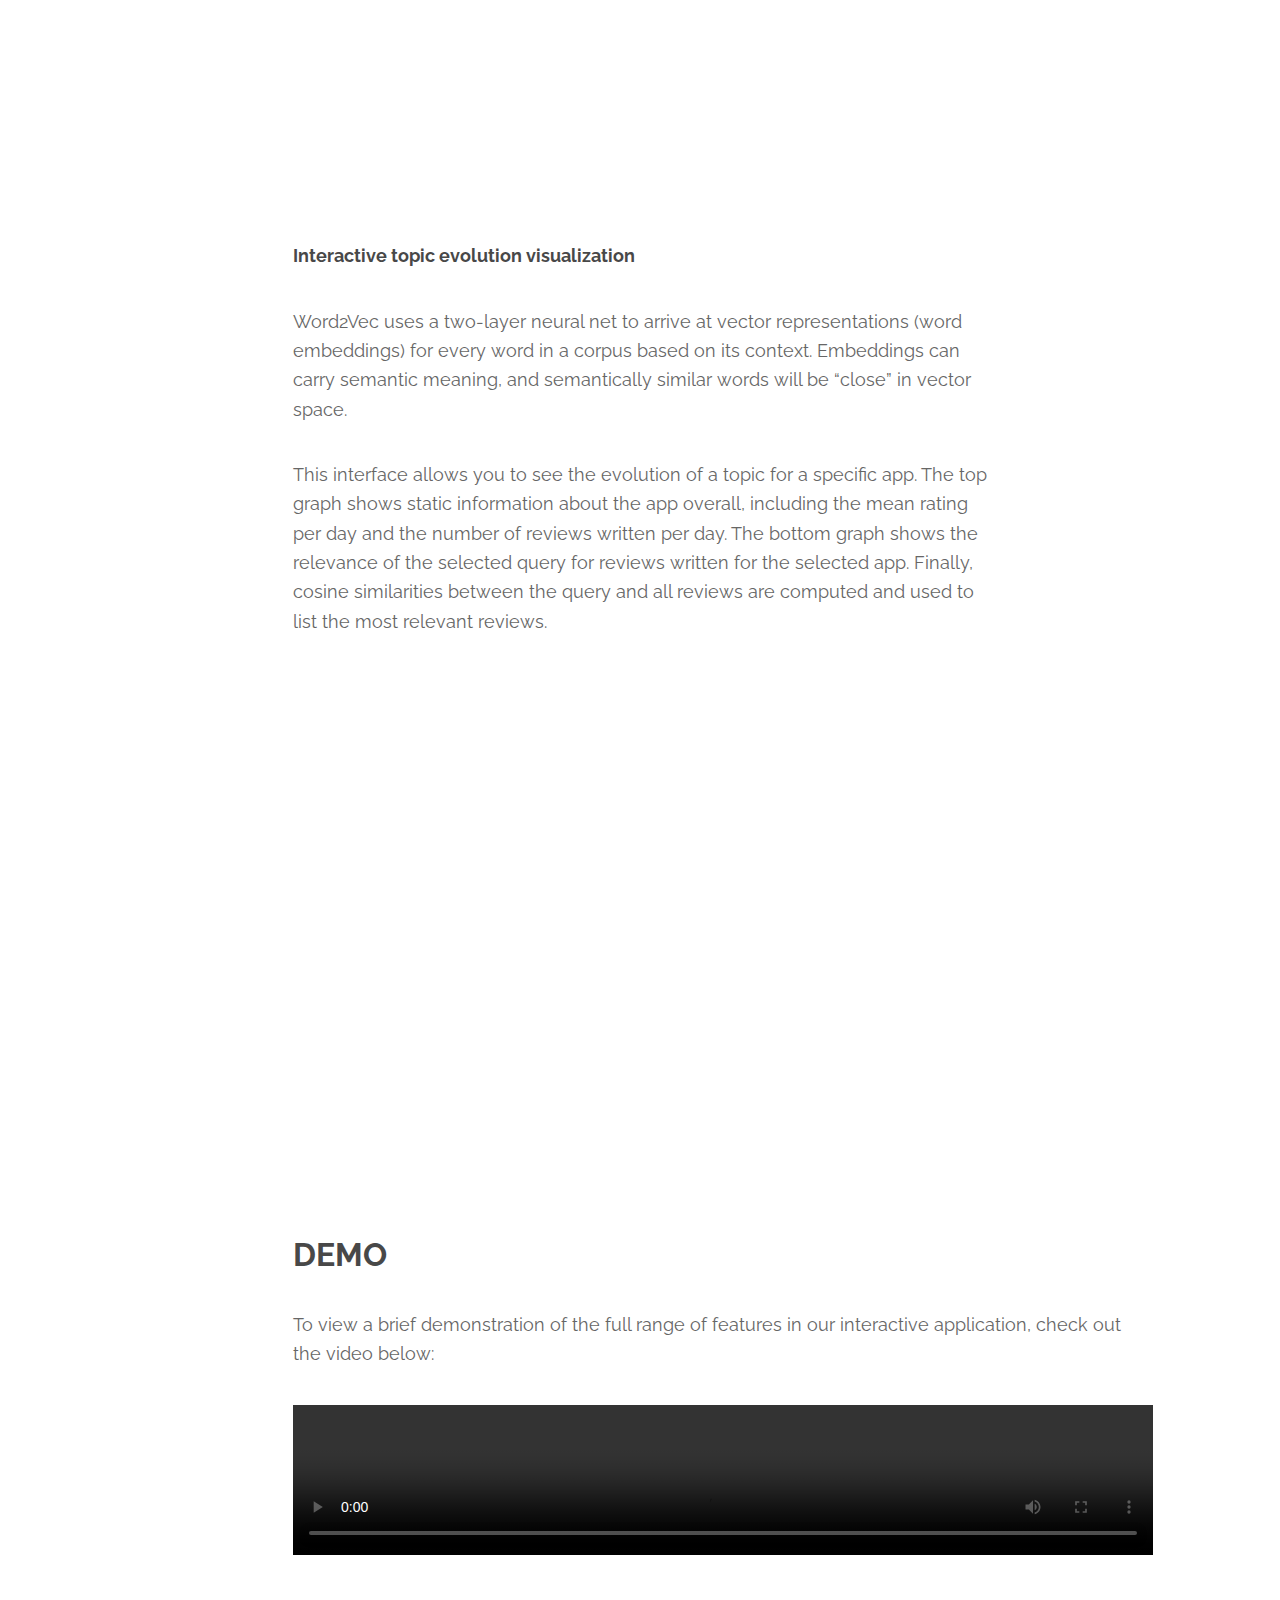
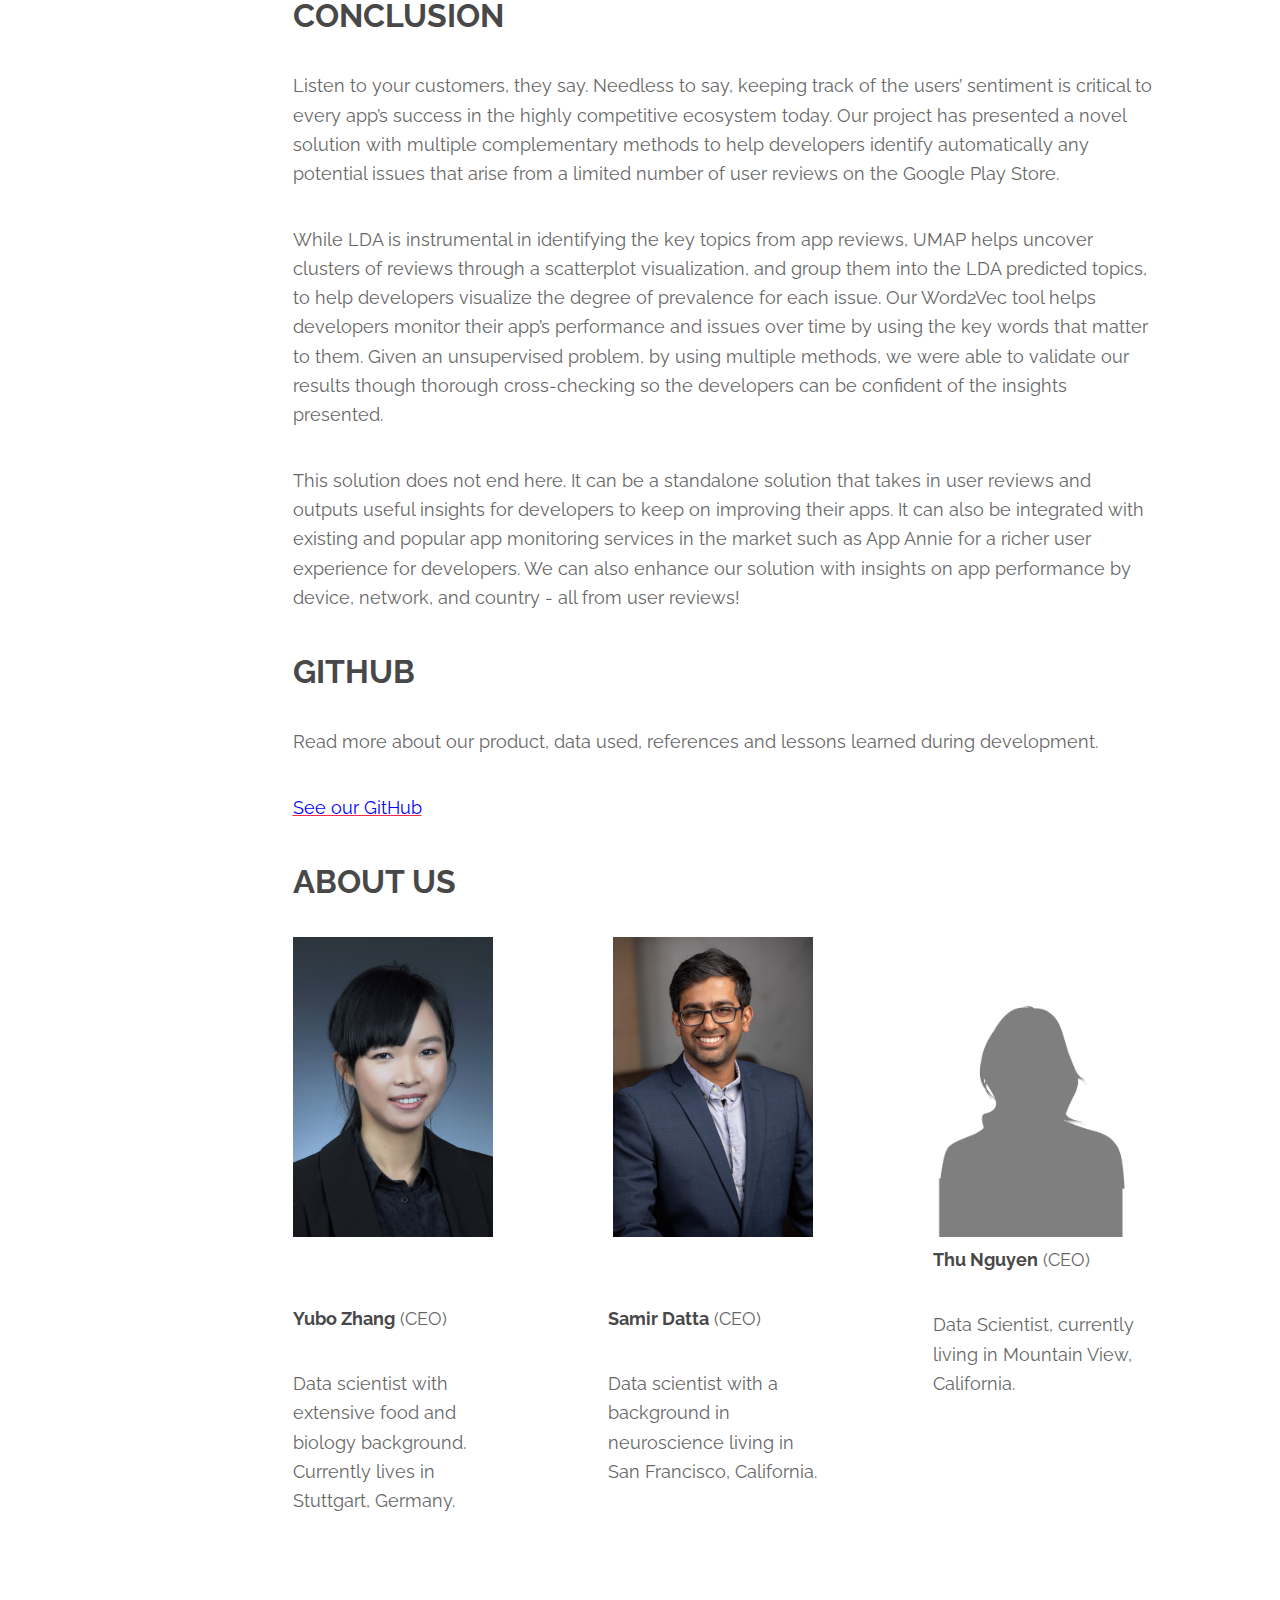
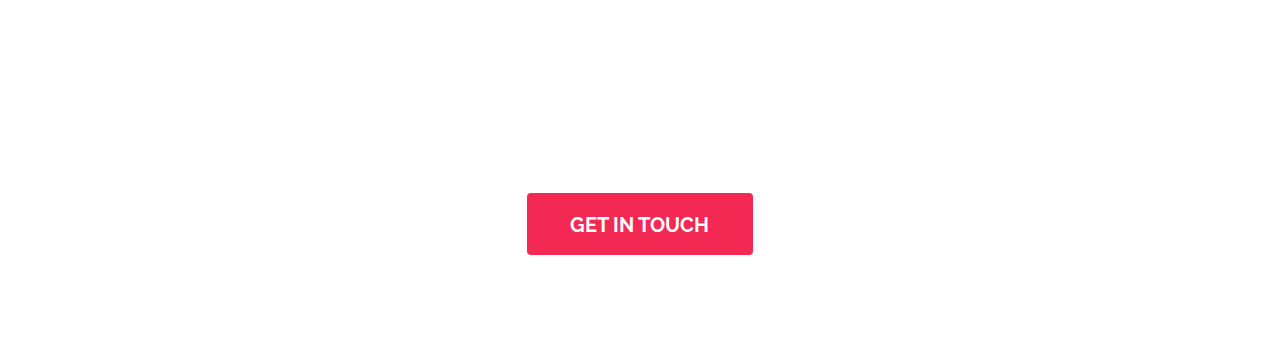
==== commit 7f0f1084: "Update index.html" ====
--- a/index.html
+++ b/index.html
@@ -137,7 +137,7 @@
 								</video><br /><br />
 								<h2 id="conclusion">Conclusion</h2>
 								<p>Listen to your customers, they say. Needless to say, keeping track of the users’ sentiment is critical to every app’s success in the highly competitive ecosystem today. Our project has presented a novel solution with multiple complementary methods to help developers identify automatically any potential issues that arise from a limited number of user reviews on the Google Play Store.</p>
-								<p>While LDA is instrumental in identifying the key topics from app reviews, UMAP helps uncover clusters of reviews through a scatterplot visualization, and group them into the LDA predicted topics, to help developer visualize the degree of prevalence for each issue. Our Word2Vec tool helps developers monitor their app’s performance and issues over time by using the key words that matter to them. Given an unsupervised problem, by using multiple methods, we were able to validate our results though thorough cross-checking so the developers can be confident of the insights presented.</p>
+								<p>While LDA is instrumental in identifying the key topics from app reviews, UMAP helps uncover clusters of reviews through a scatterplot visualization, and group them into the LDA predicted topics, to help developers visualize the degree of prevalence for each issue. Our Word2Vec tool helps developers monitor their app’s performance and issues over time by using the key words that matter to them. Given an unsupervised problem, by using multiple methods, we were able to validate our results though thorough cross-checking so the developers can be confident of the insights presented.</p>
 								<p>This solution does not end here. It can be a standalone solution that takes in user reviews and outputs useful insights for developers to keep on improving their apps. It can also be integrated with existing and popular app monitoring services in the market such as App Annie for a richer user experience for developers. We can also enhance our solution with insights on app performance by device, network, and country - all from user reviews! 
 </p>
 								<h2 id="Github">Github</h2>
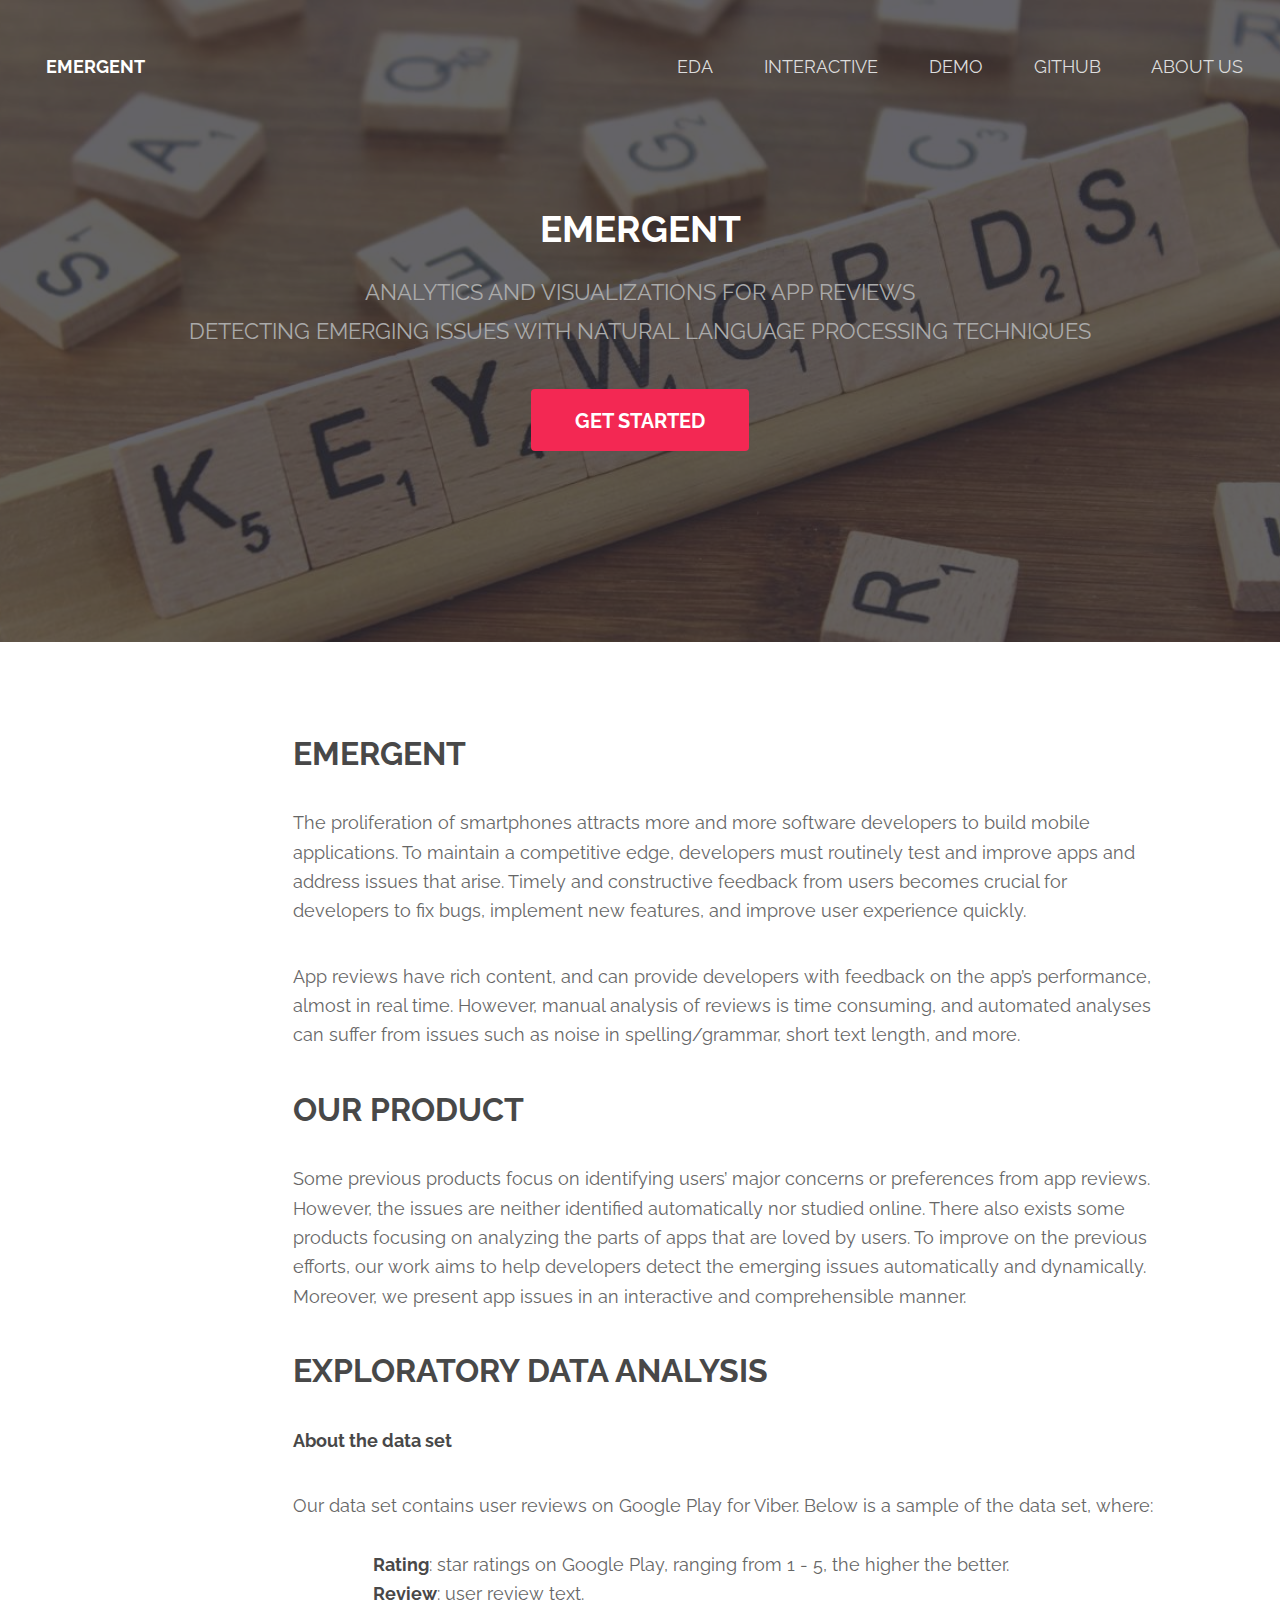
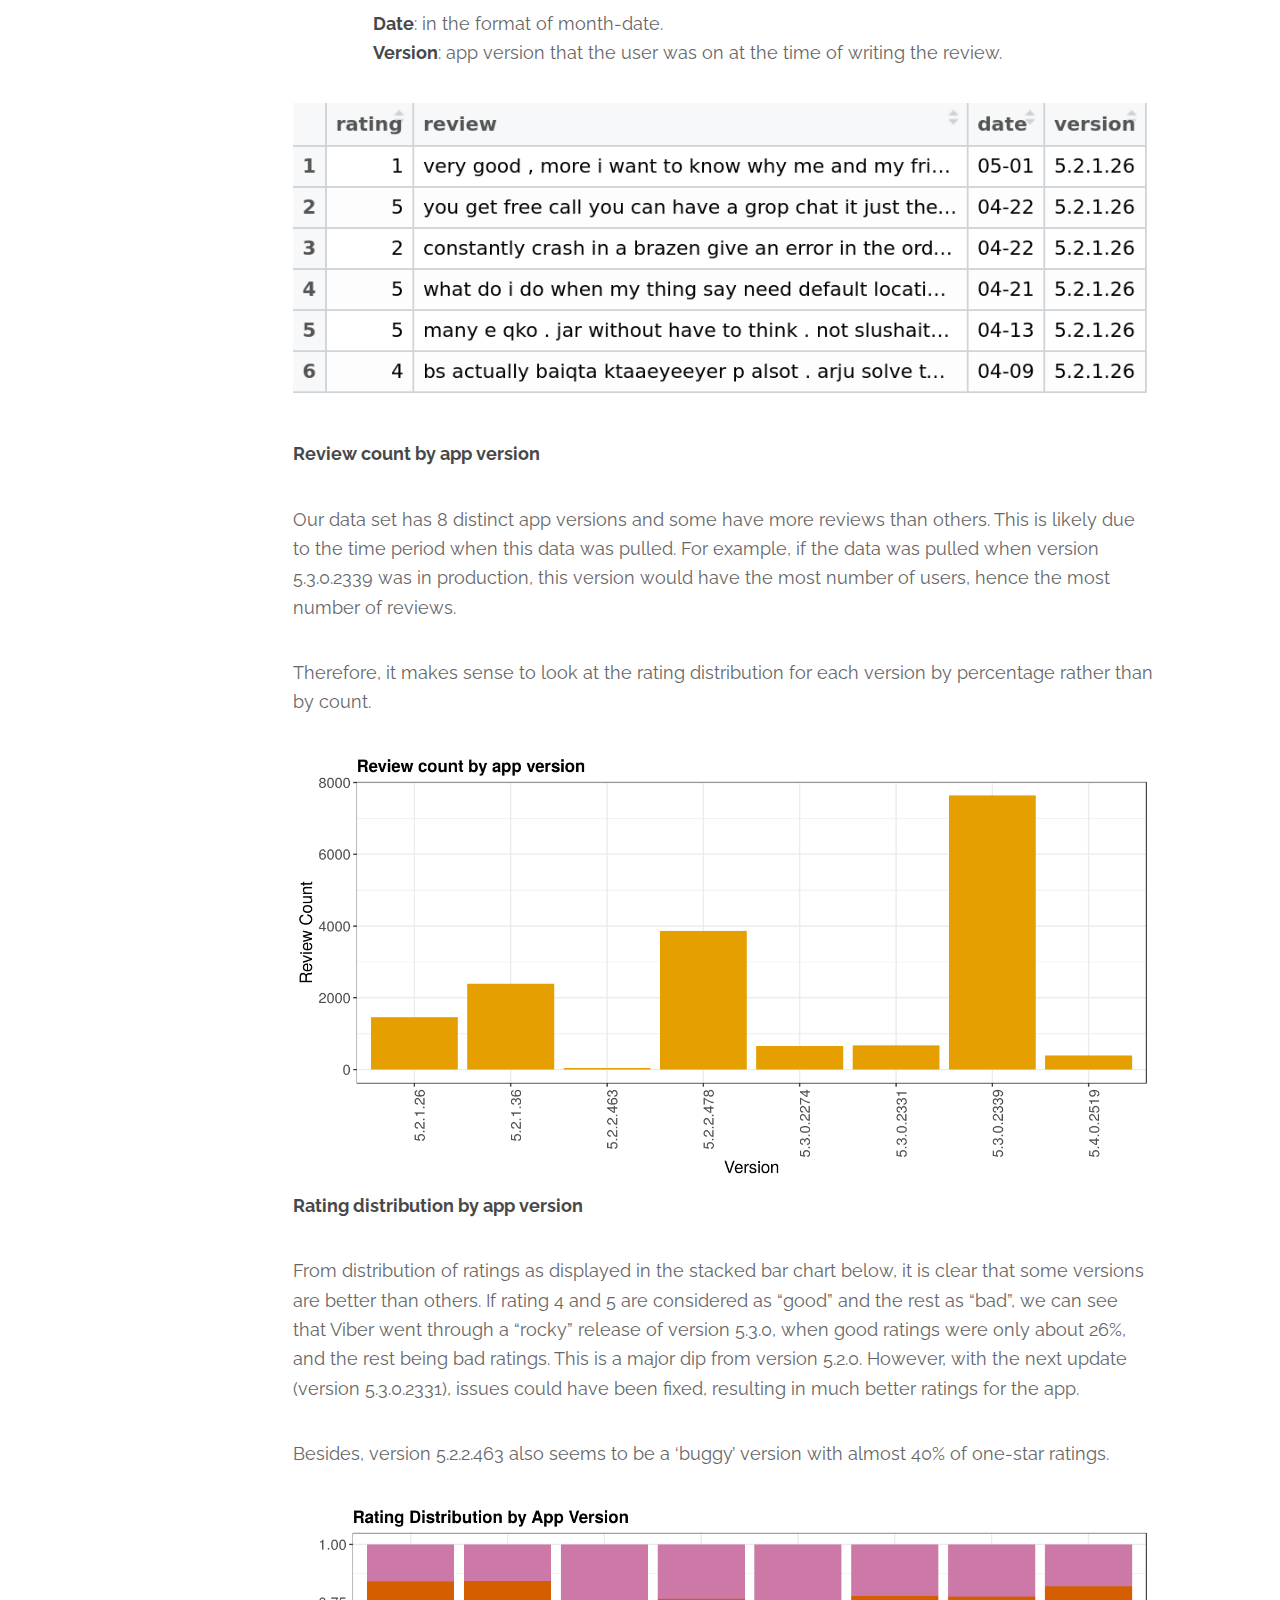
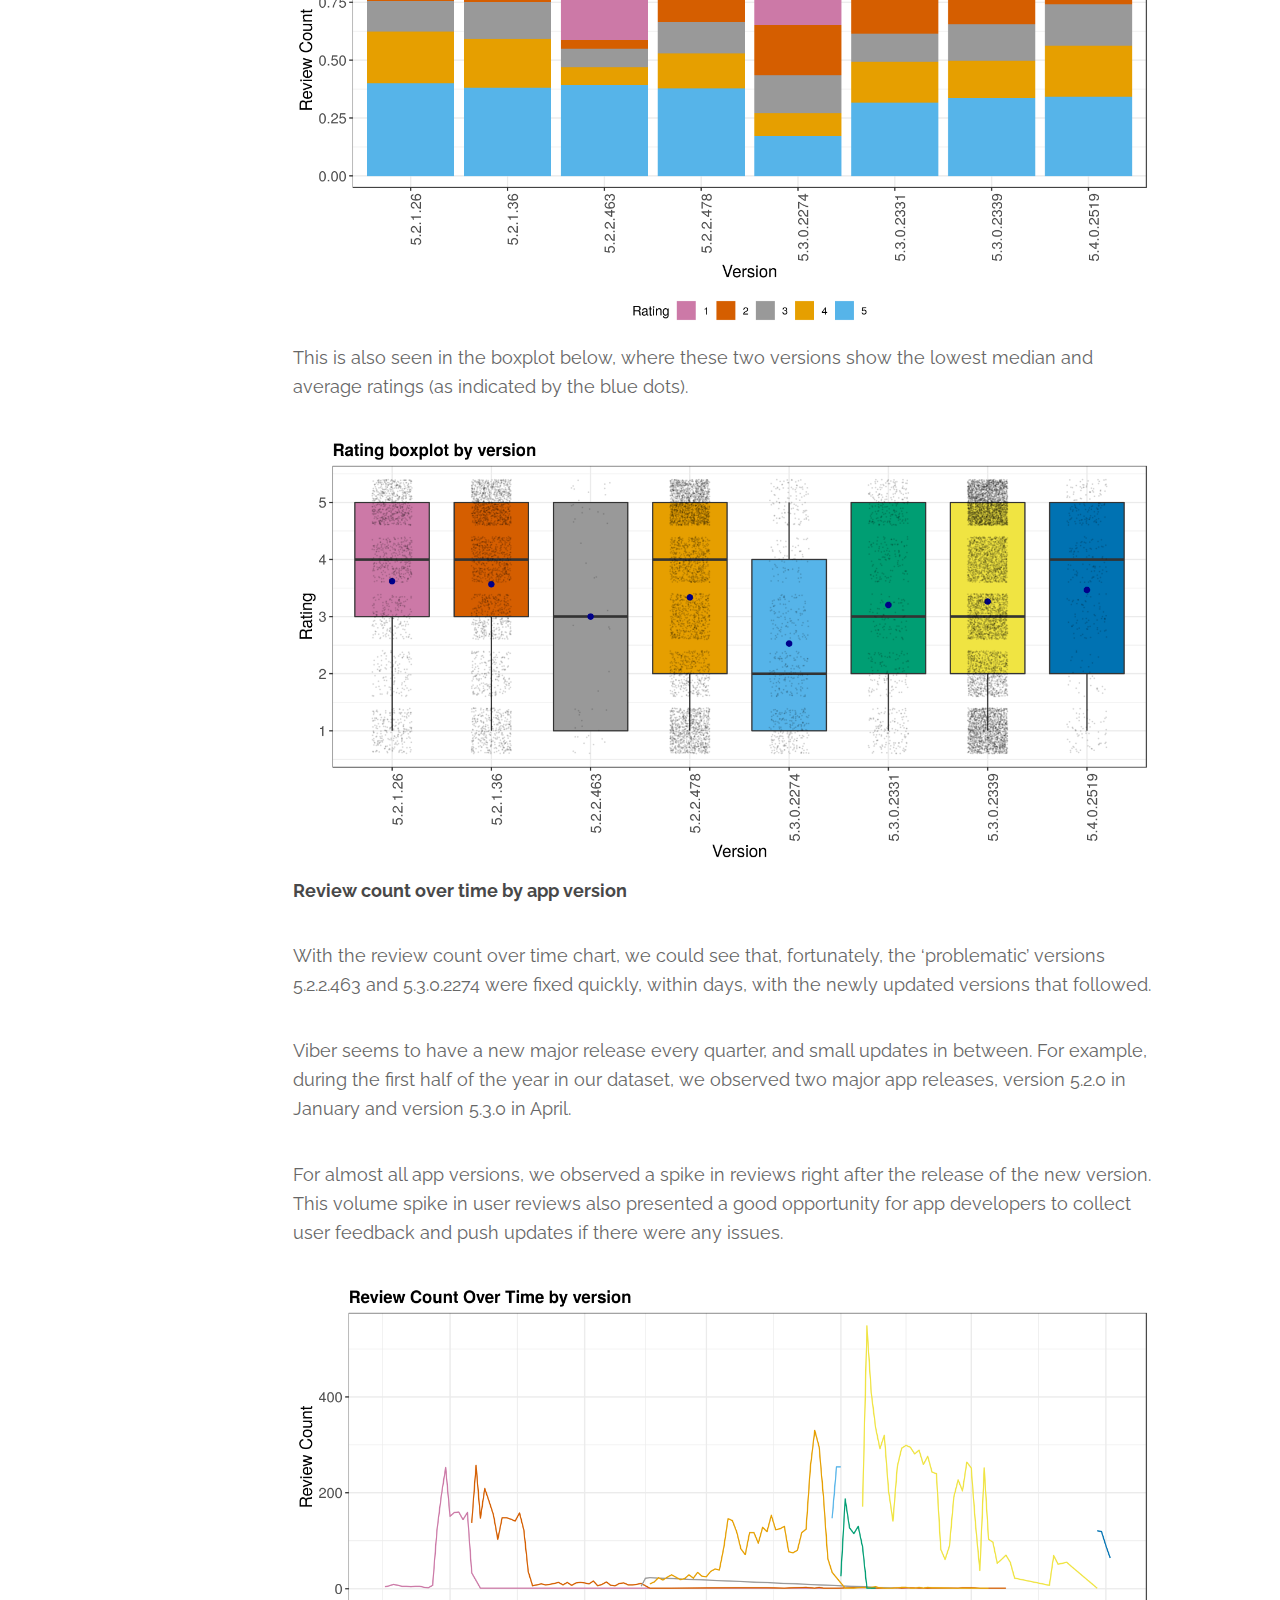
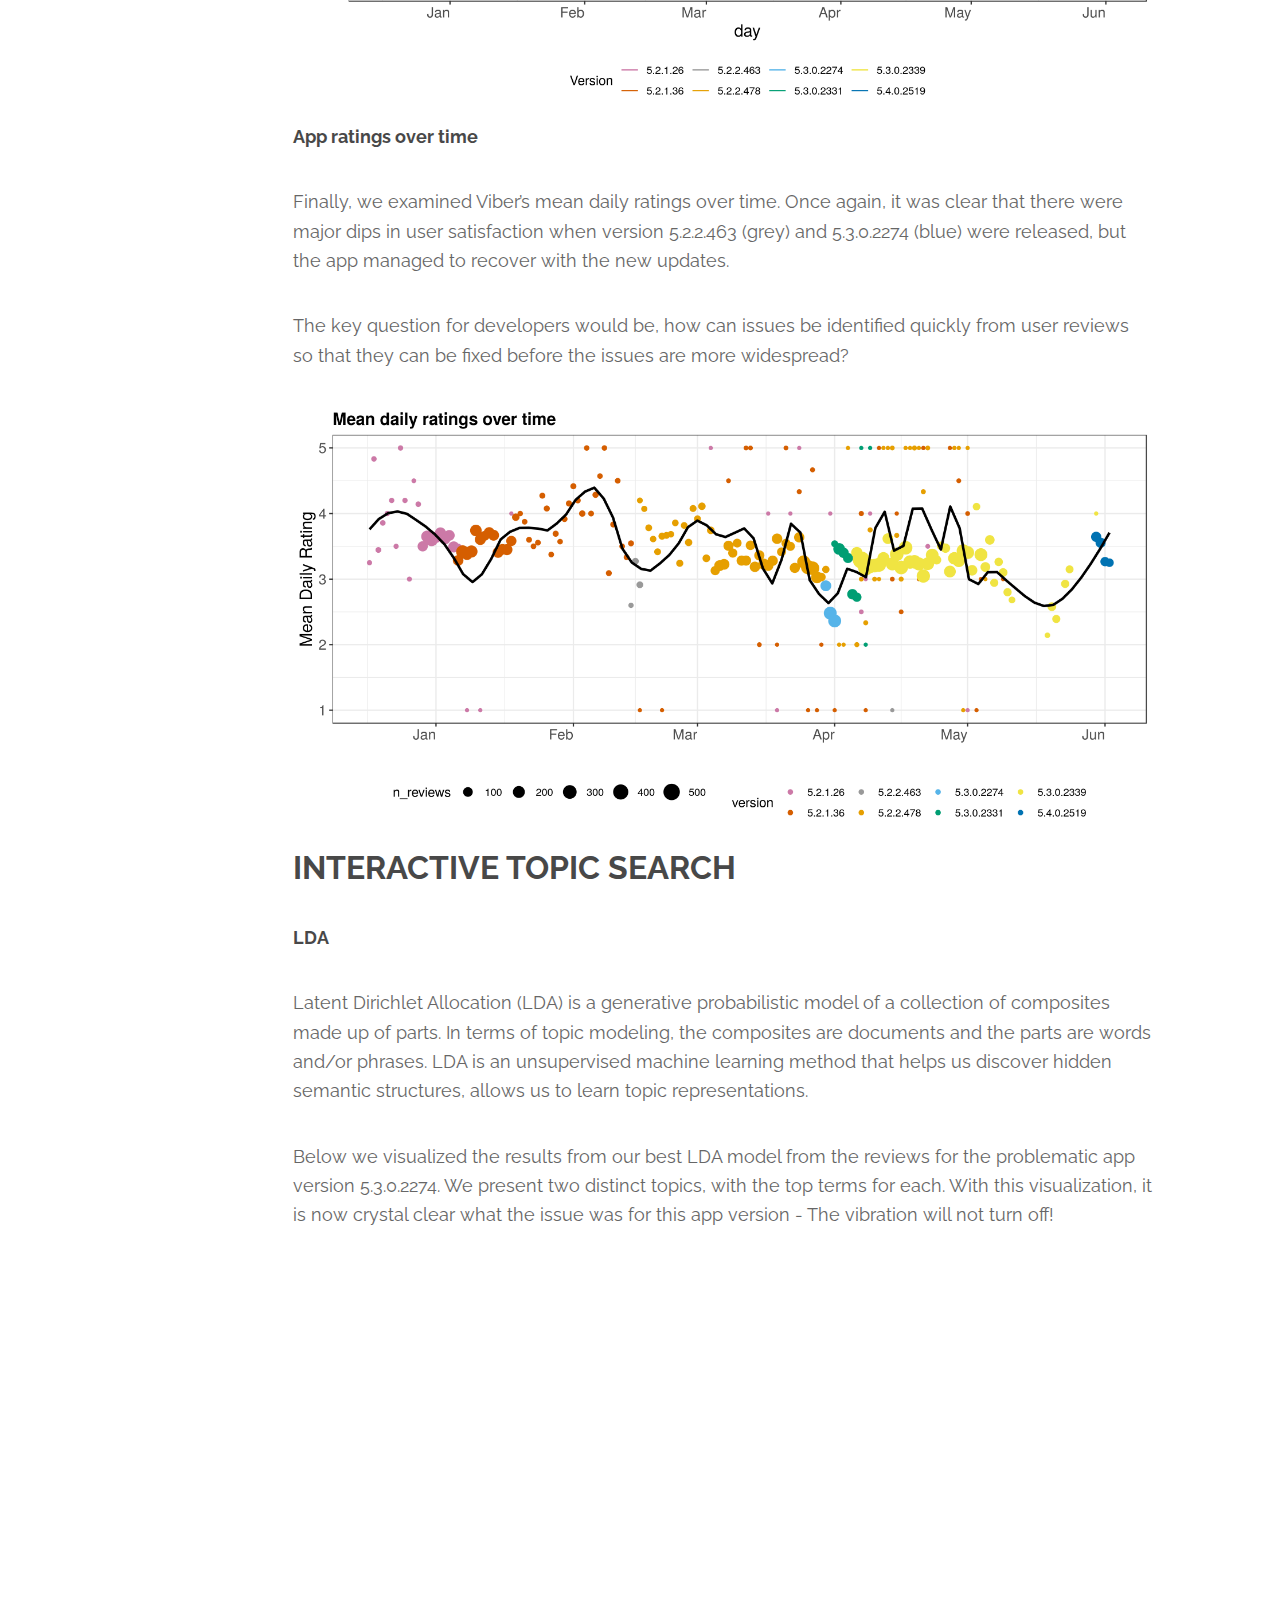
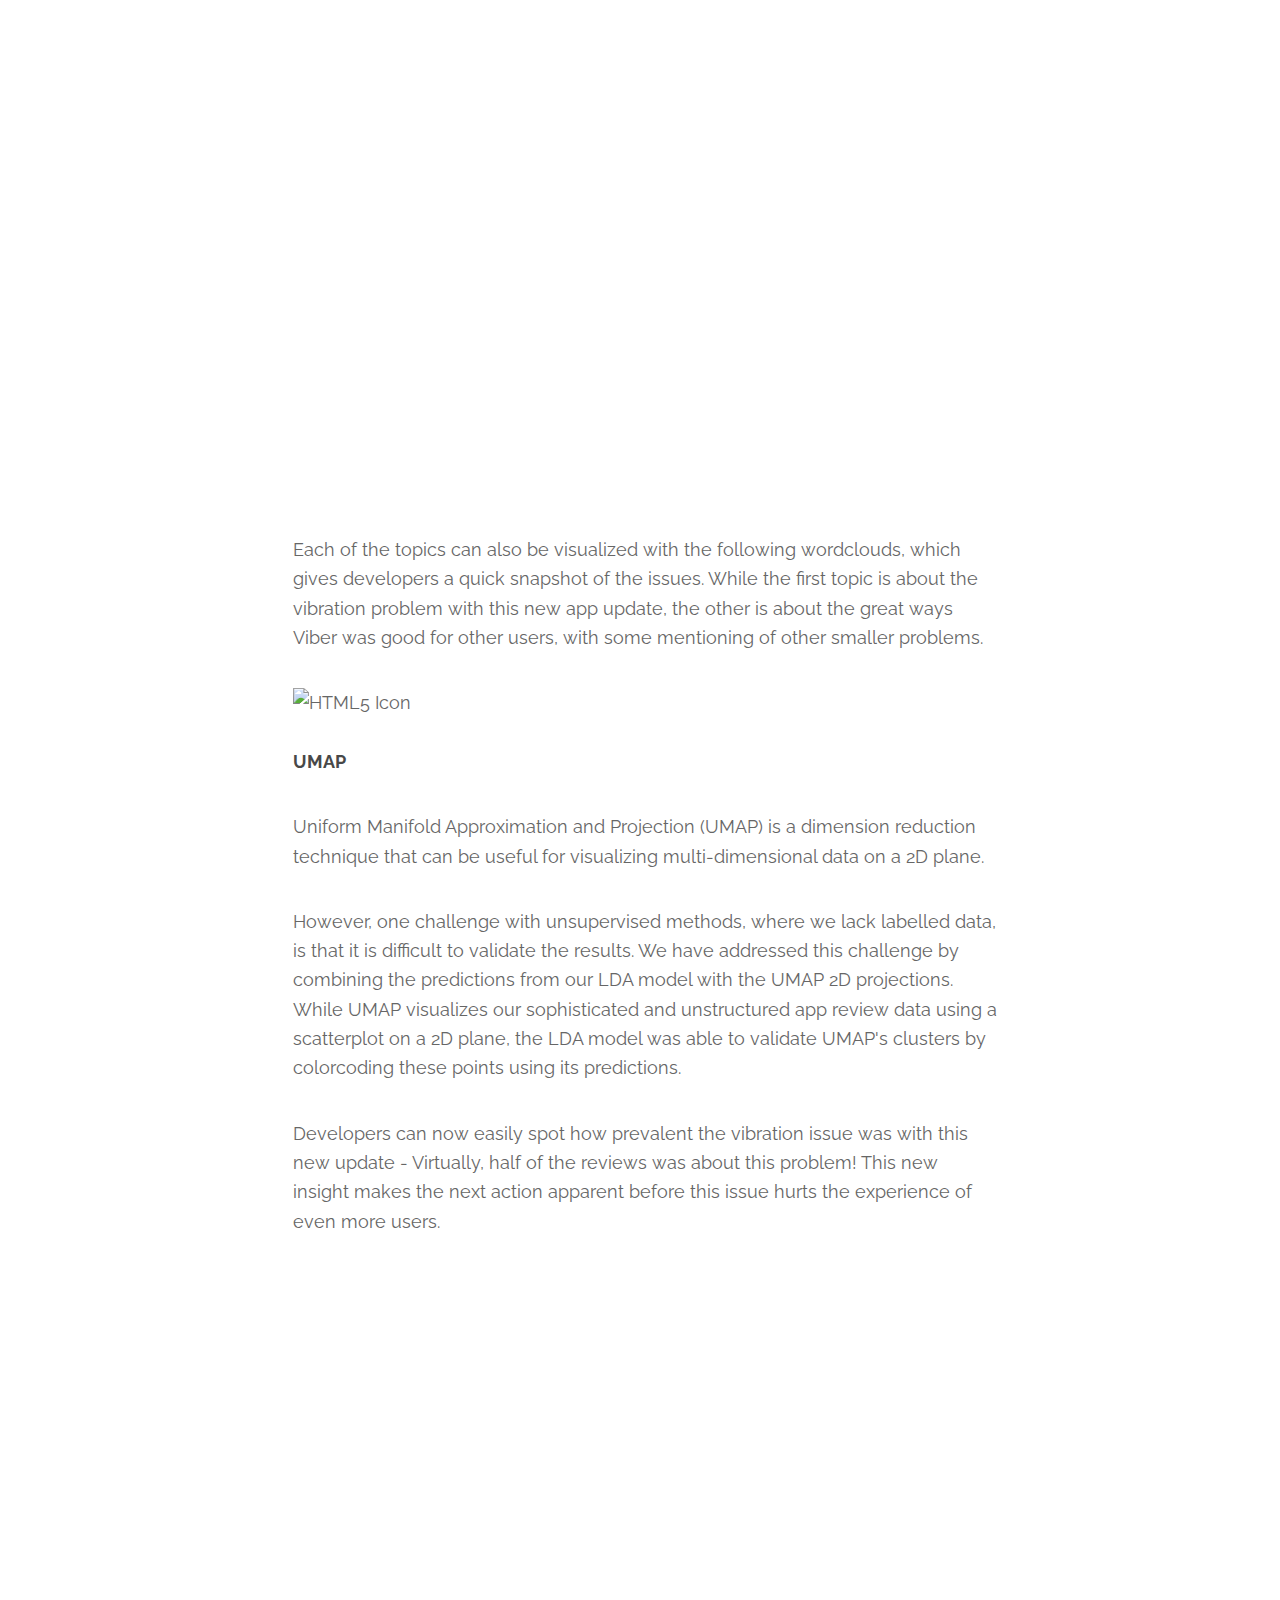
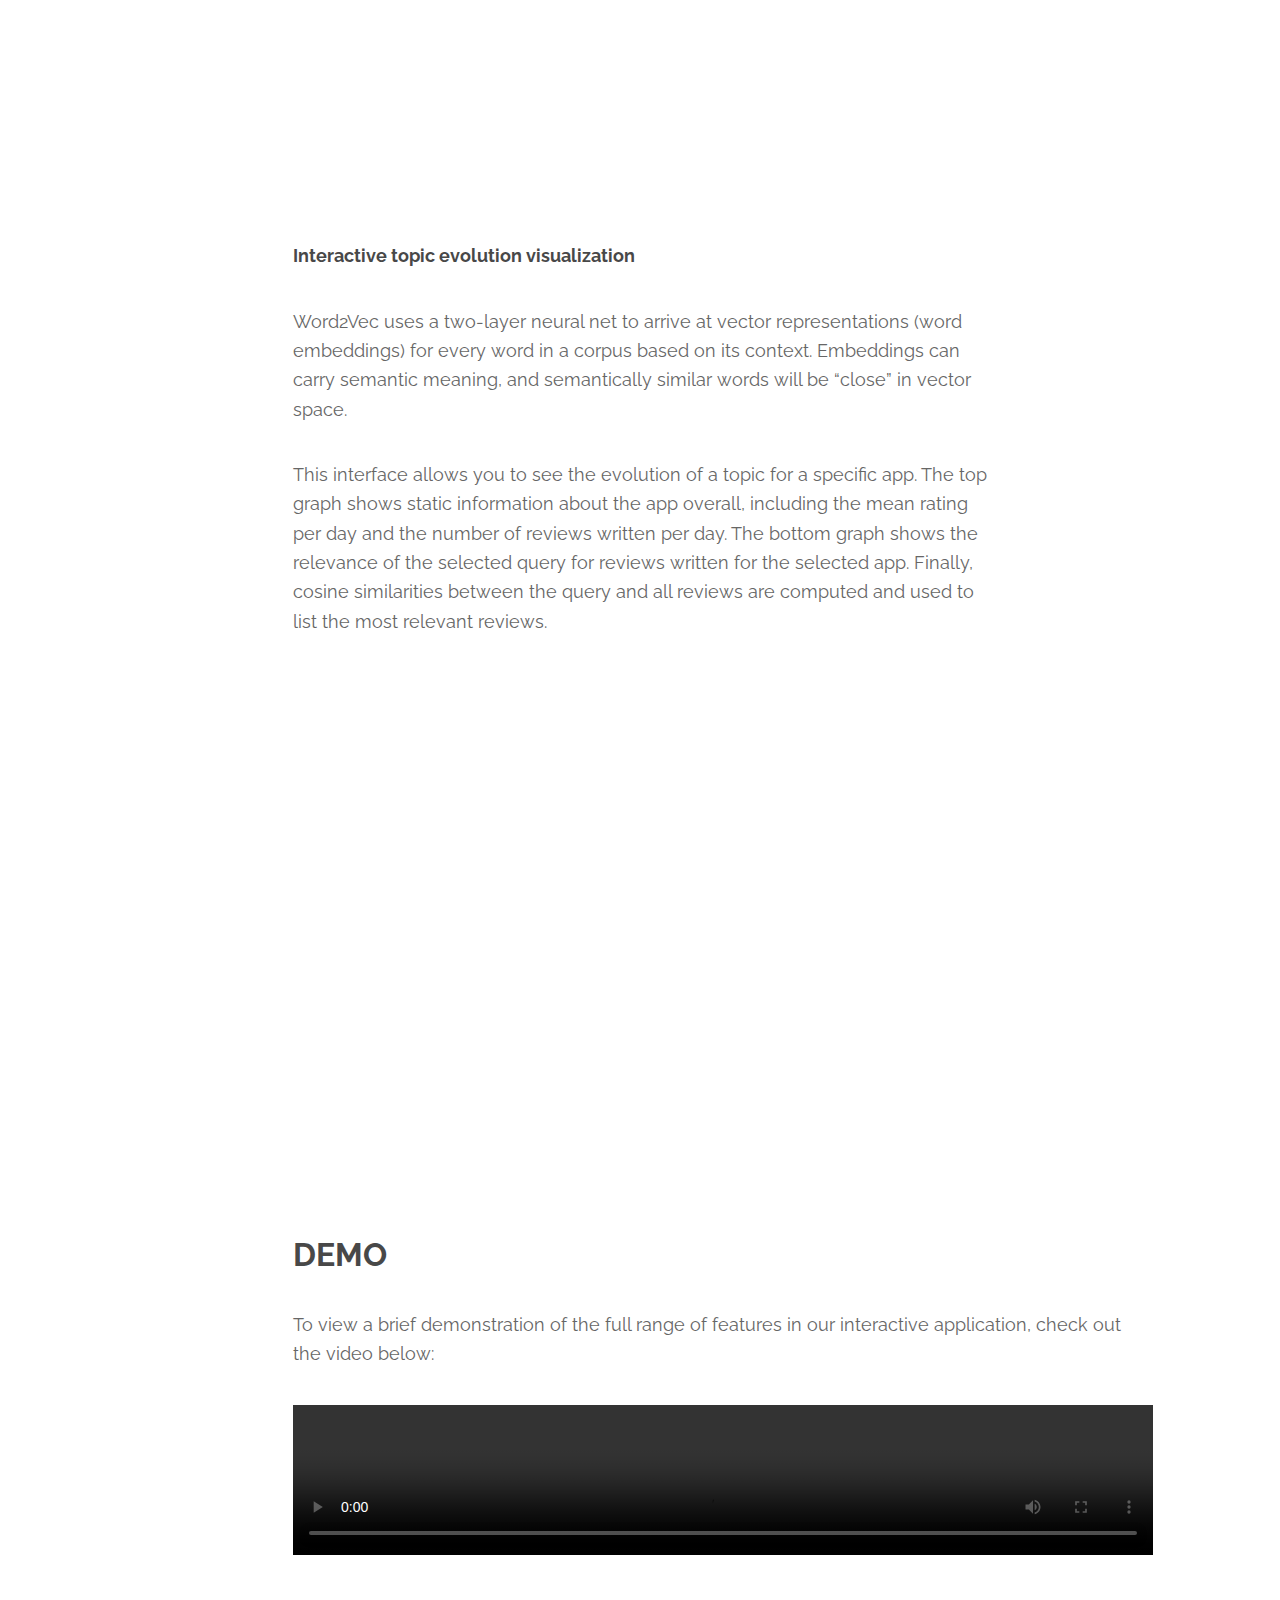
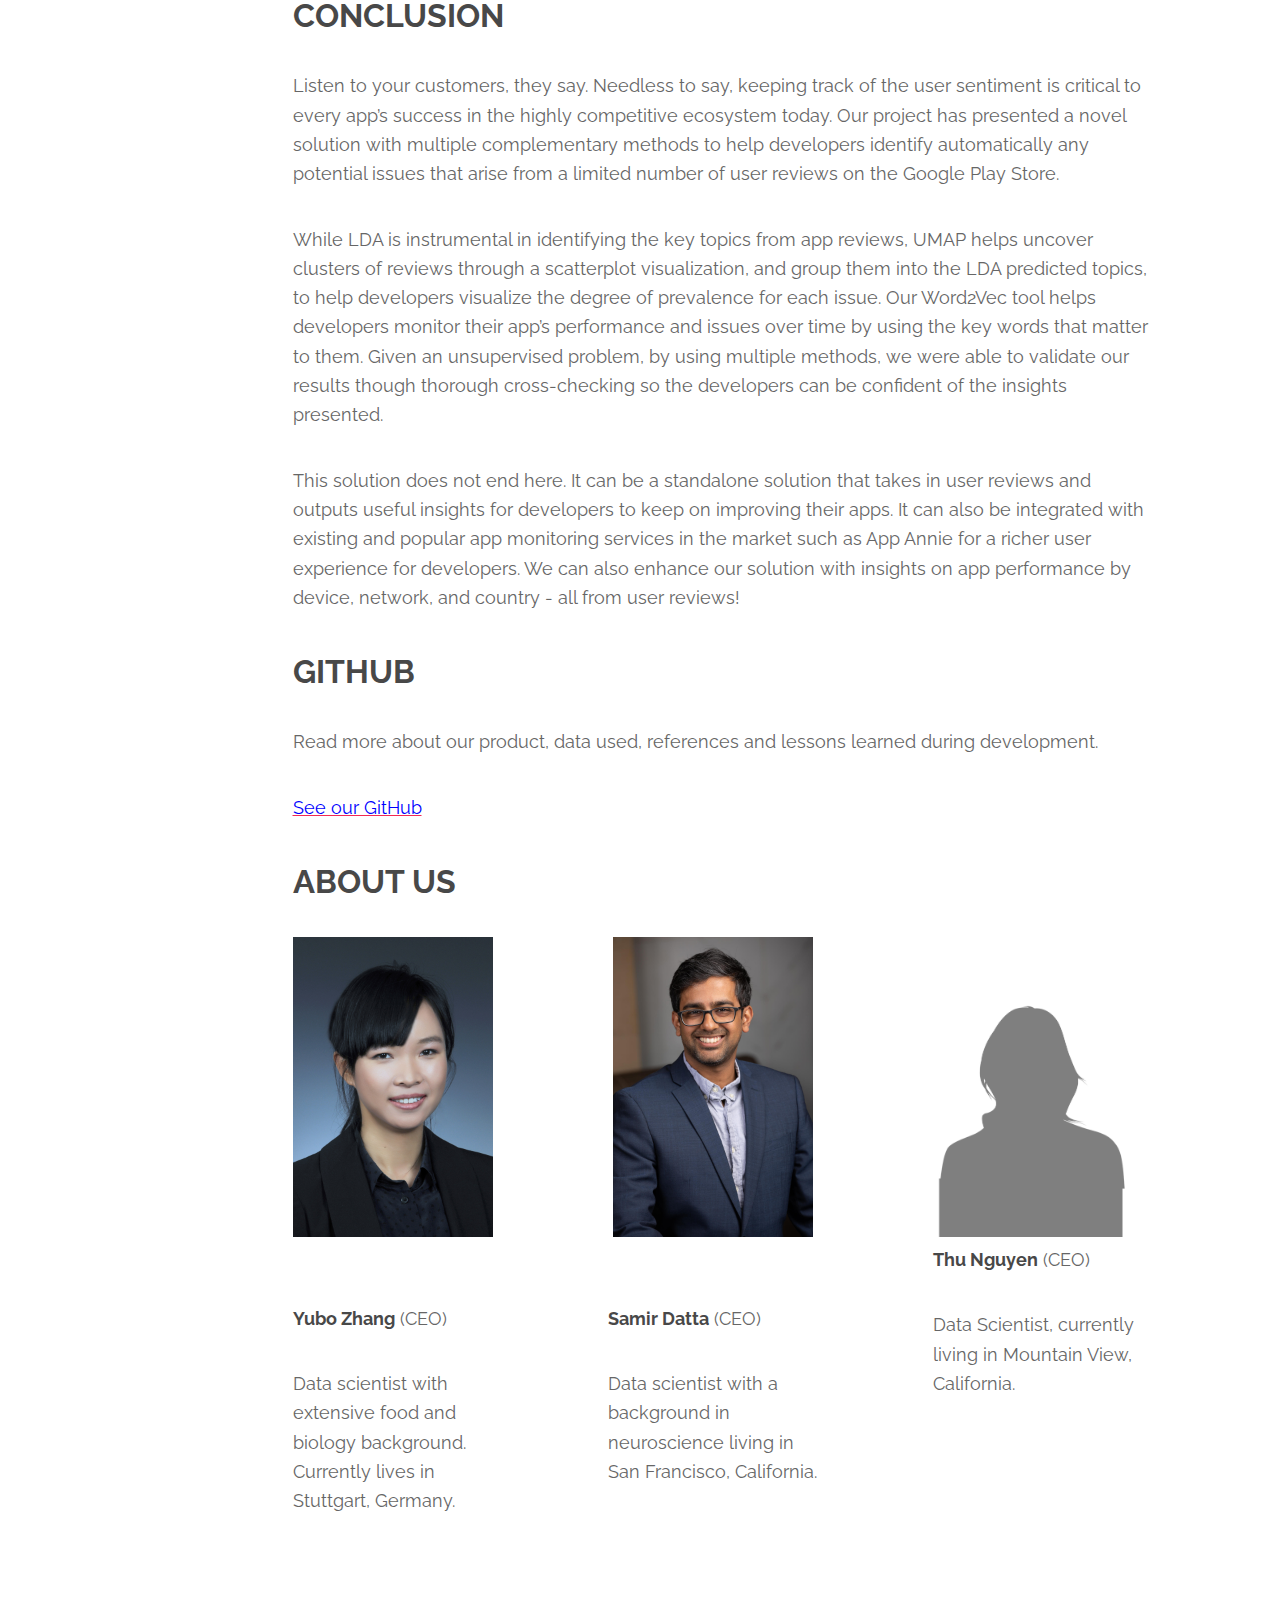
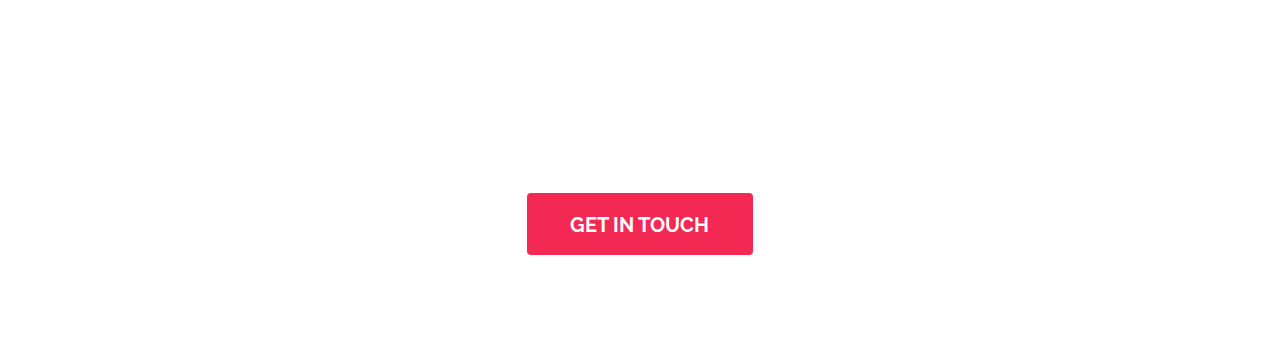
==== commit 80f0683e: "Update index.html" ====
--- a/index.html
+++ b/index.html
@@ -136,7 +136,7 @@
 								<source src="demo_video_12-9-18.mp4" type="video/mp4"> 
 								</video><br /><br />
 								<h2 id="conclusion">Conclusion</h2>
-								<p>Listen to your customers, they say. Needless to say, keeping track of the users’ sentiment is critical to every app’s success in the highly competitive ecosystem today. Our project has presented a novel solution with multiple complementary methods to help developers identify automatically any potential issues that arise from a limited number of user reviews on the Google Play Store.</p>
+								<p>Listen to your customers, they say. Needless to say, keeping track of the user sentiment is critical to every app’s success in the highly competitive ecosystem today. Our project has presented a novel solution with multiple complementary methods to help developers identify automatically any potential issues that arise from a limited number of user reviews on the Google Play Store.</p>
 								<p>While LDA is instrumental in identifying the key topics from app reviews, UMAP helps uncover clusters of reviews through a scatterplot visualization, and group them into the LDA predicted topics, to help developers visualize the degree of prevalence for each issue. Our Word2Vec tool helps developers monitor their app’s performance and issues over time by using the key words that matter to them. Given an unsupervised problem, by using multiple methods, we were able to validate our results though thorough cross-checking so the developers can be confident of the insights presented.</p>
 								<p>This solution does not end here. It can be a standalone solution that takes in user reviews and outputs useful insights for developers to keep on improving their apps. It can also be integrated with existing and popular app monitoring services in the market such as App Annie for a richer user experience for developers. We can also enhance our solution with insights on app performance by device, network, and country - all from user reviews! 
 </p>
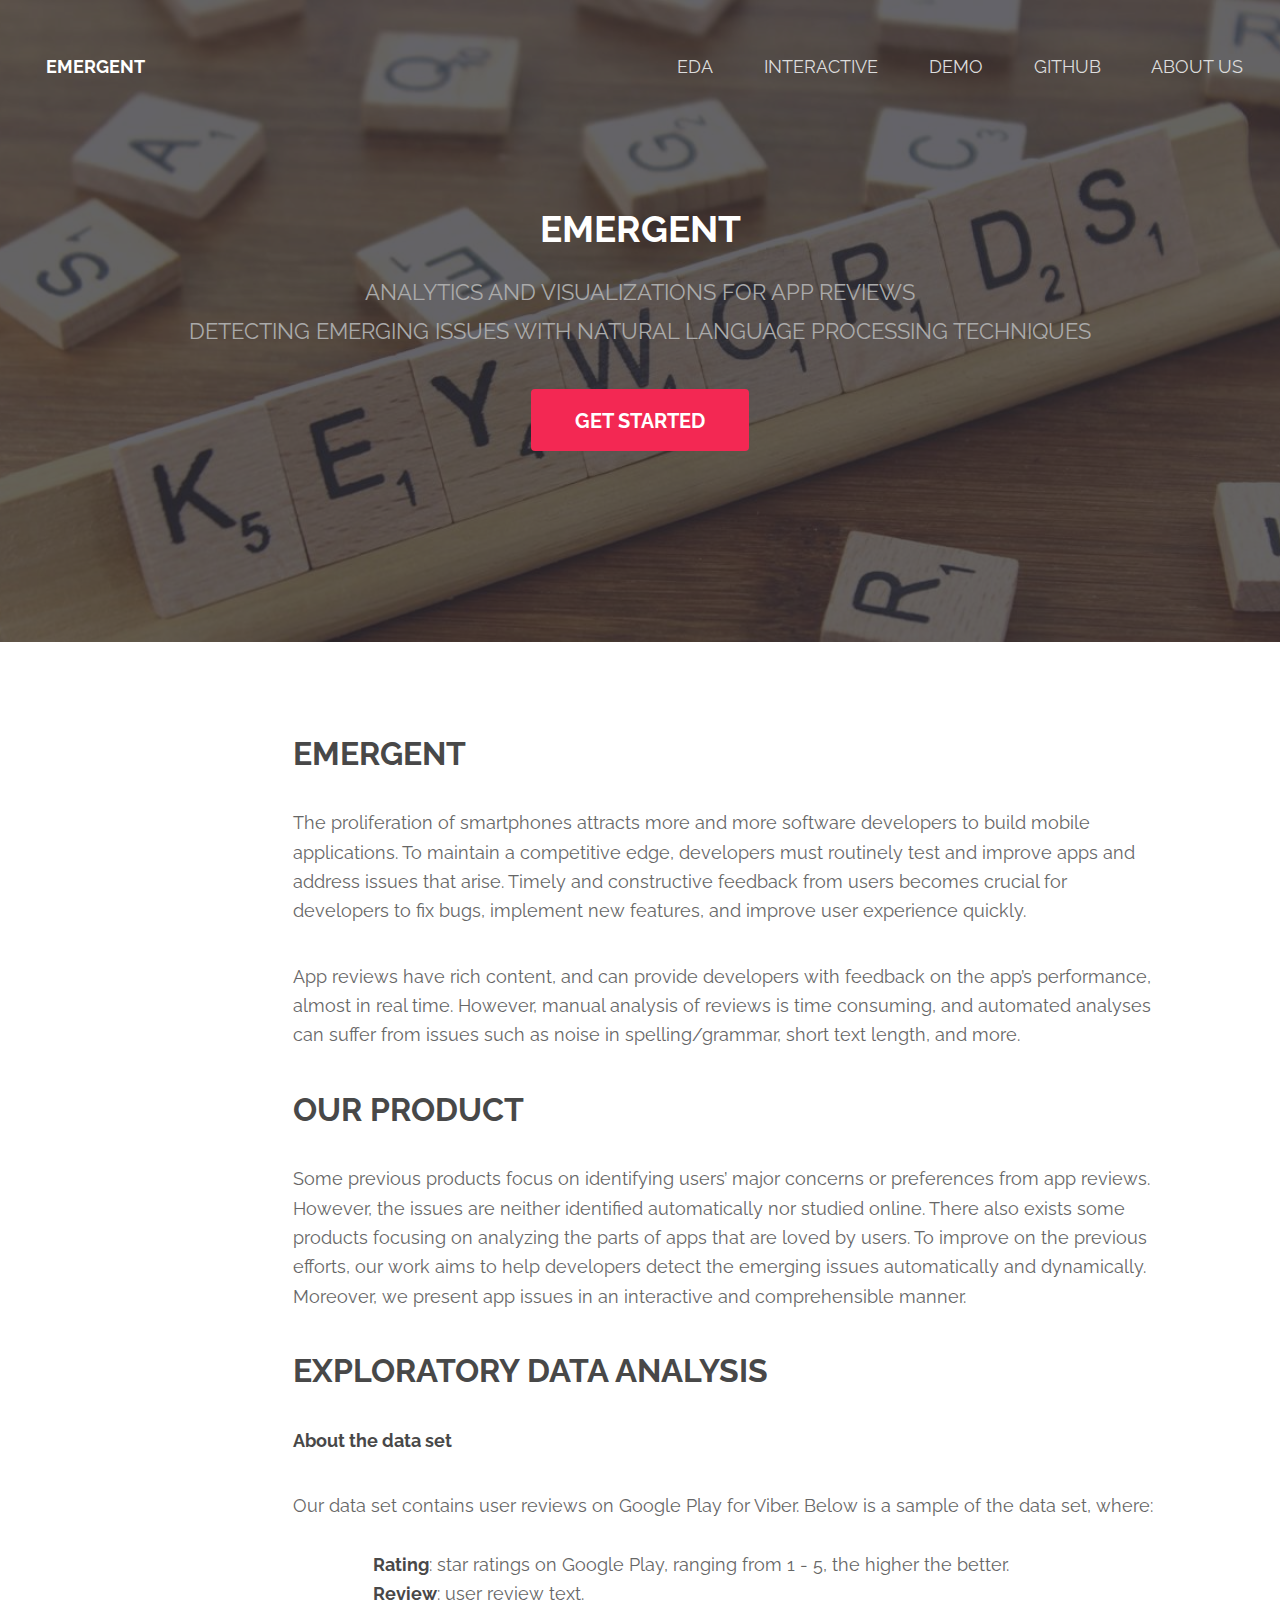
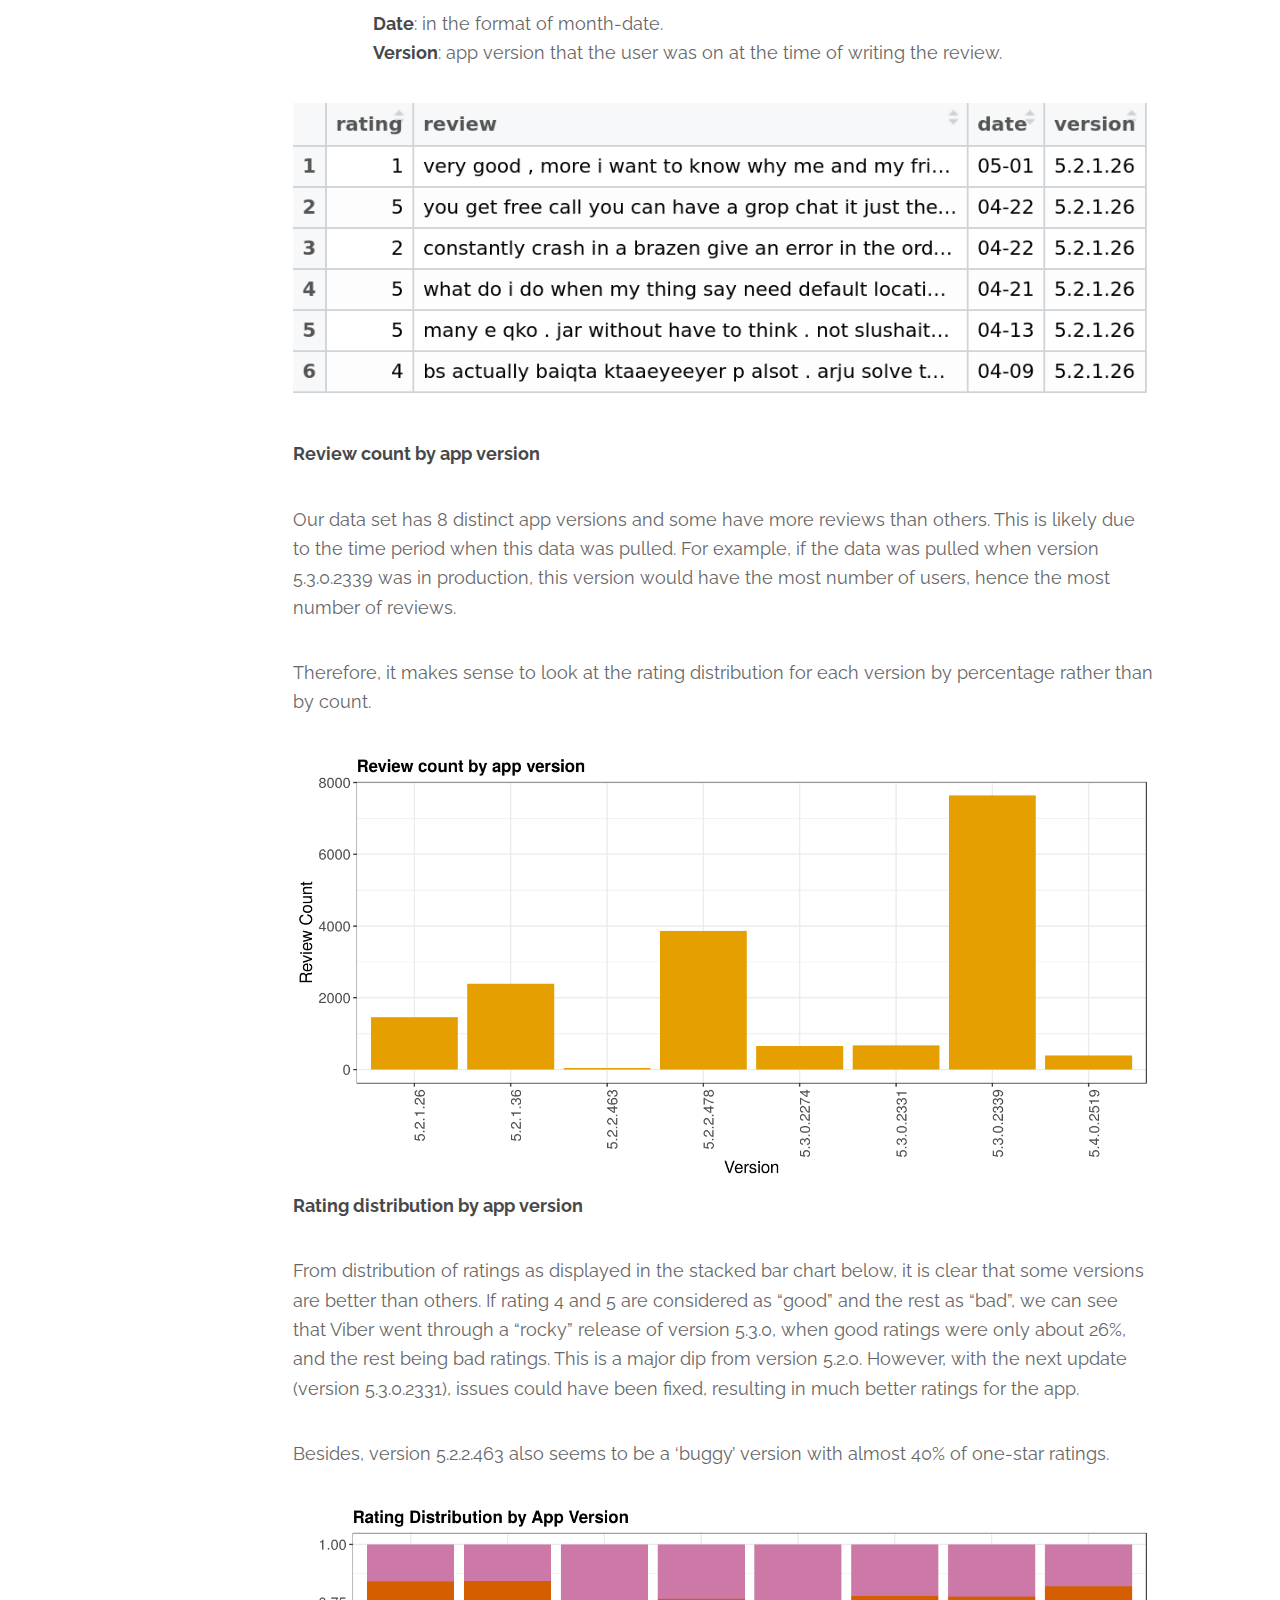
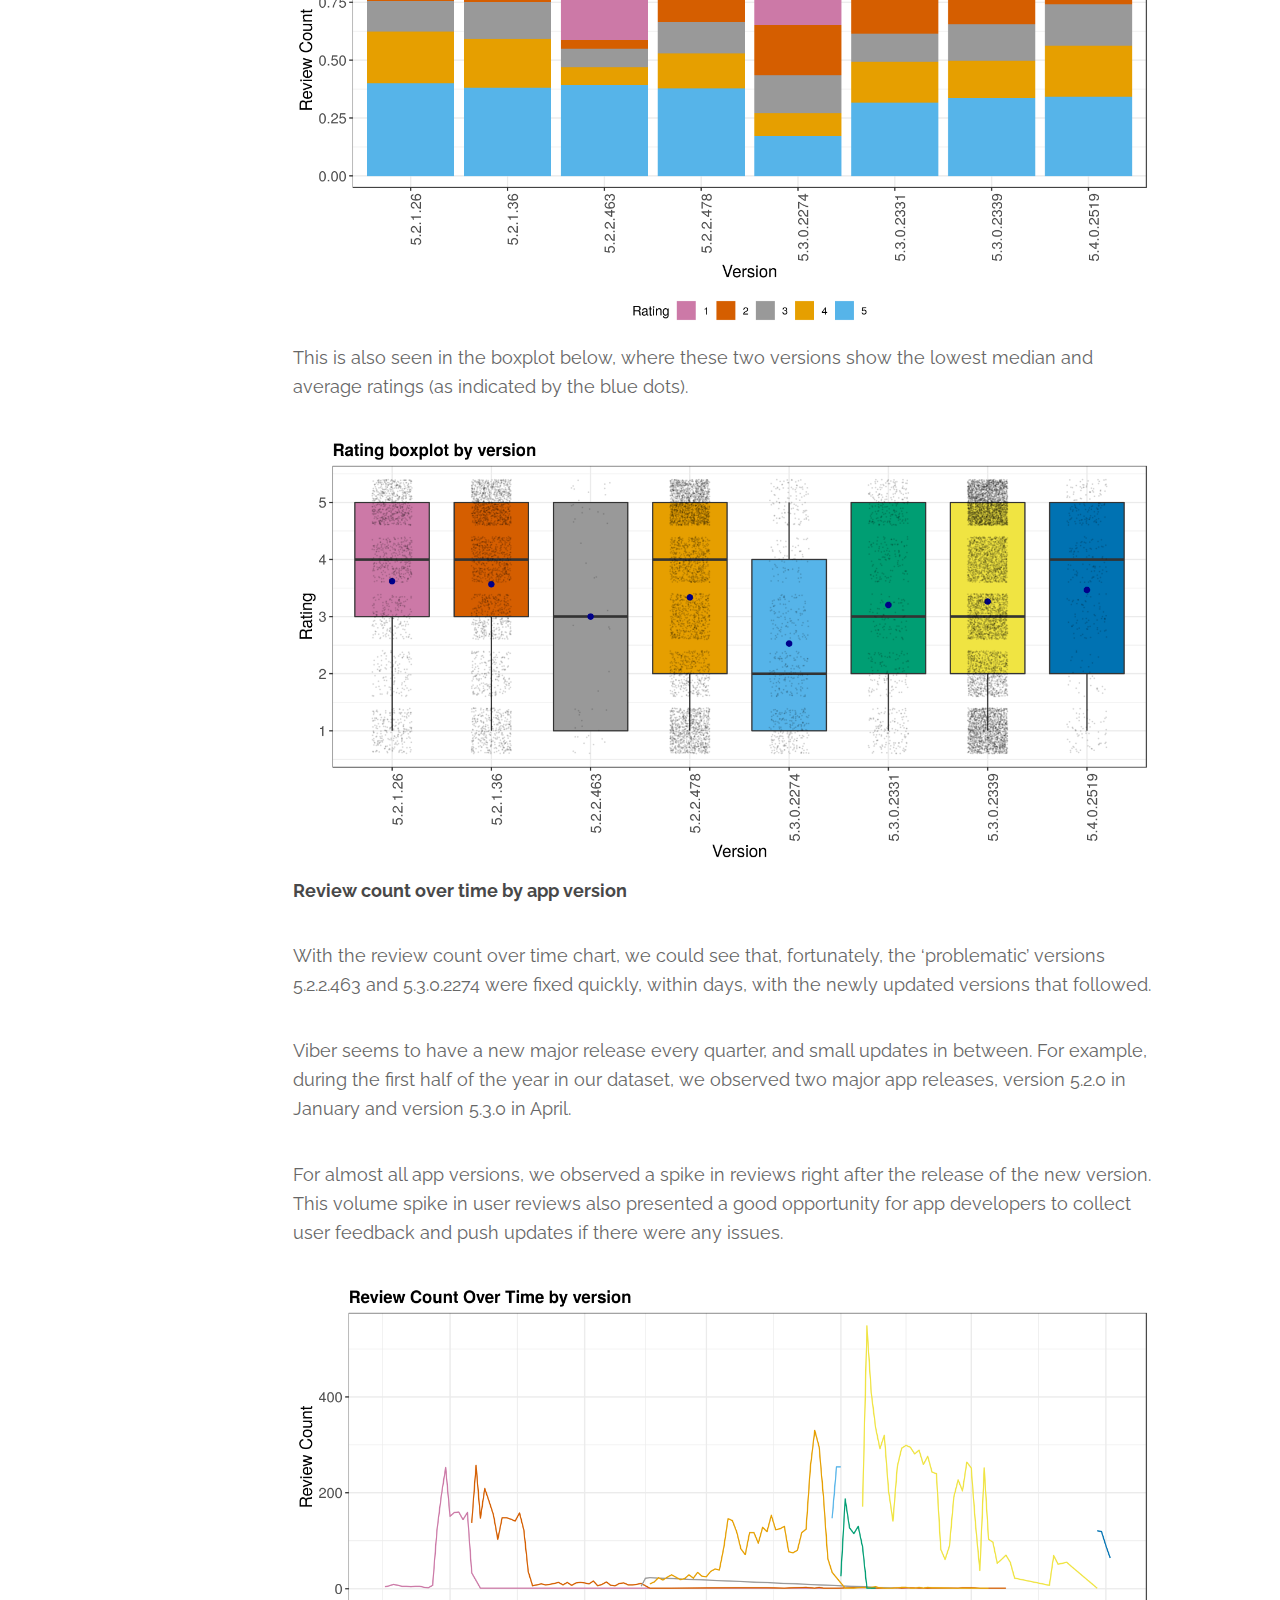
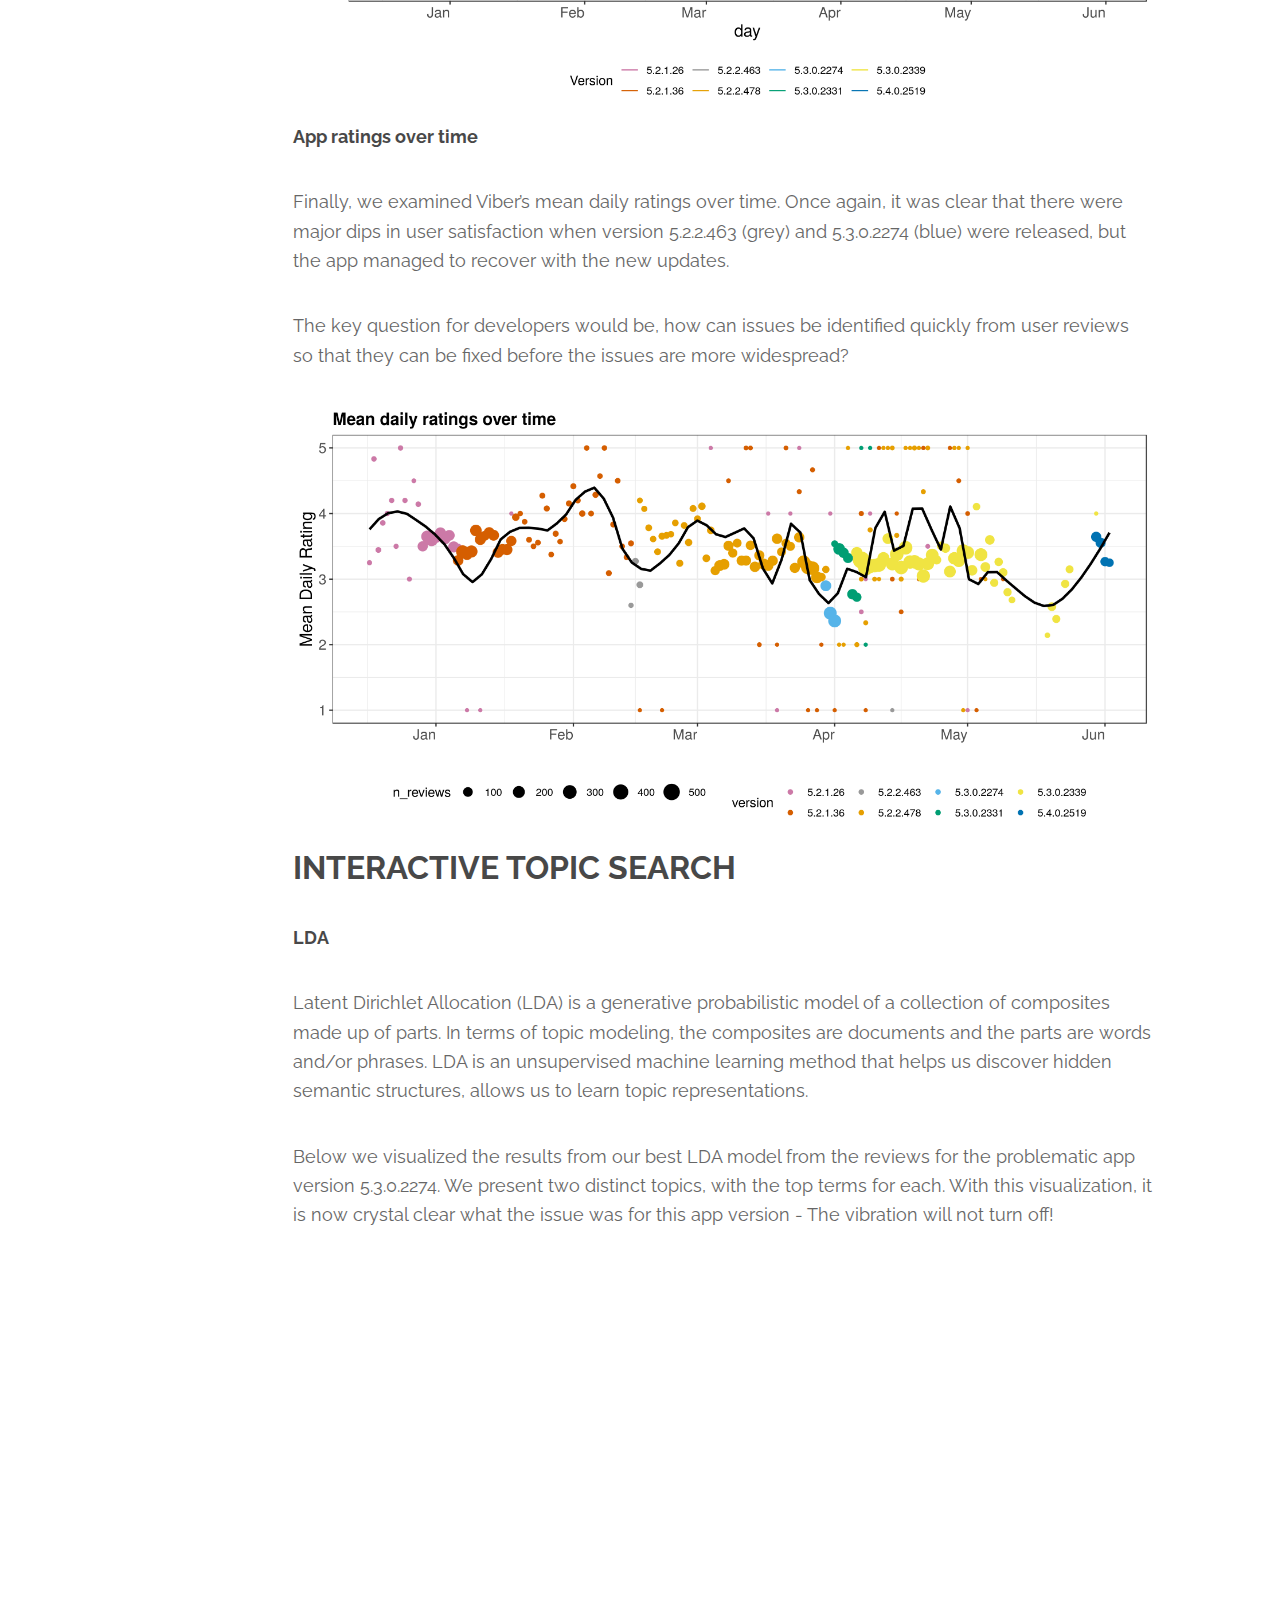
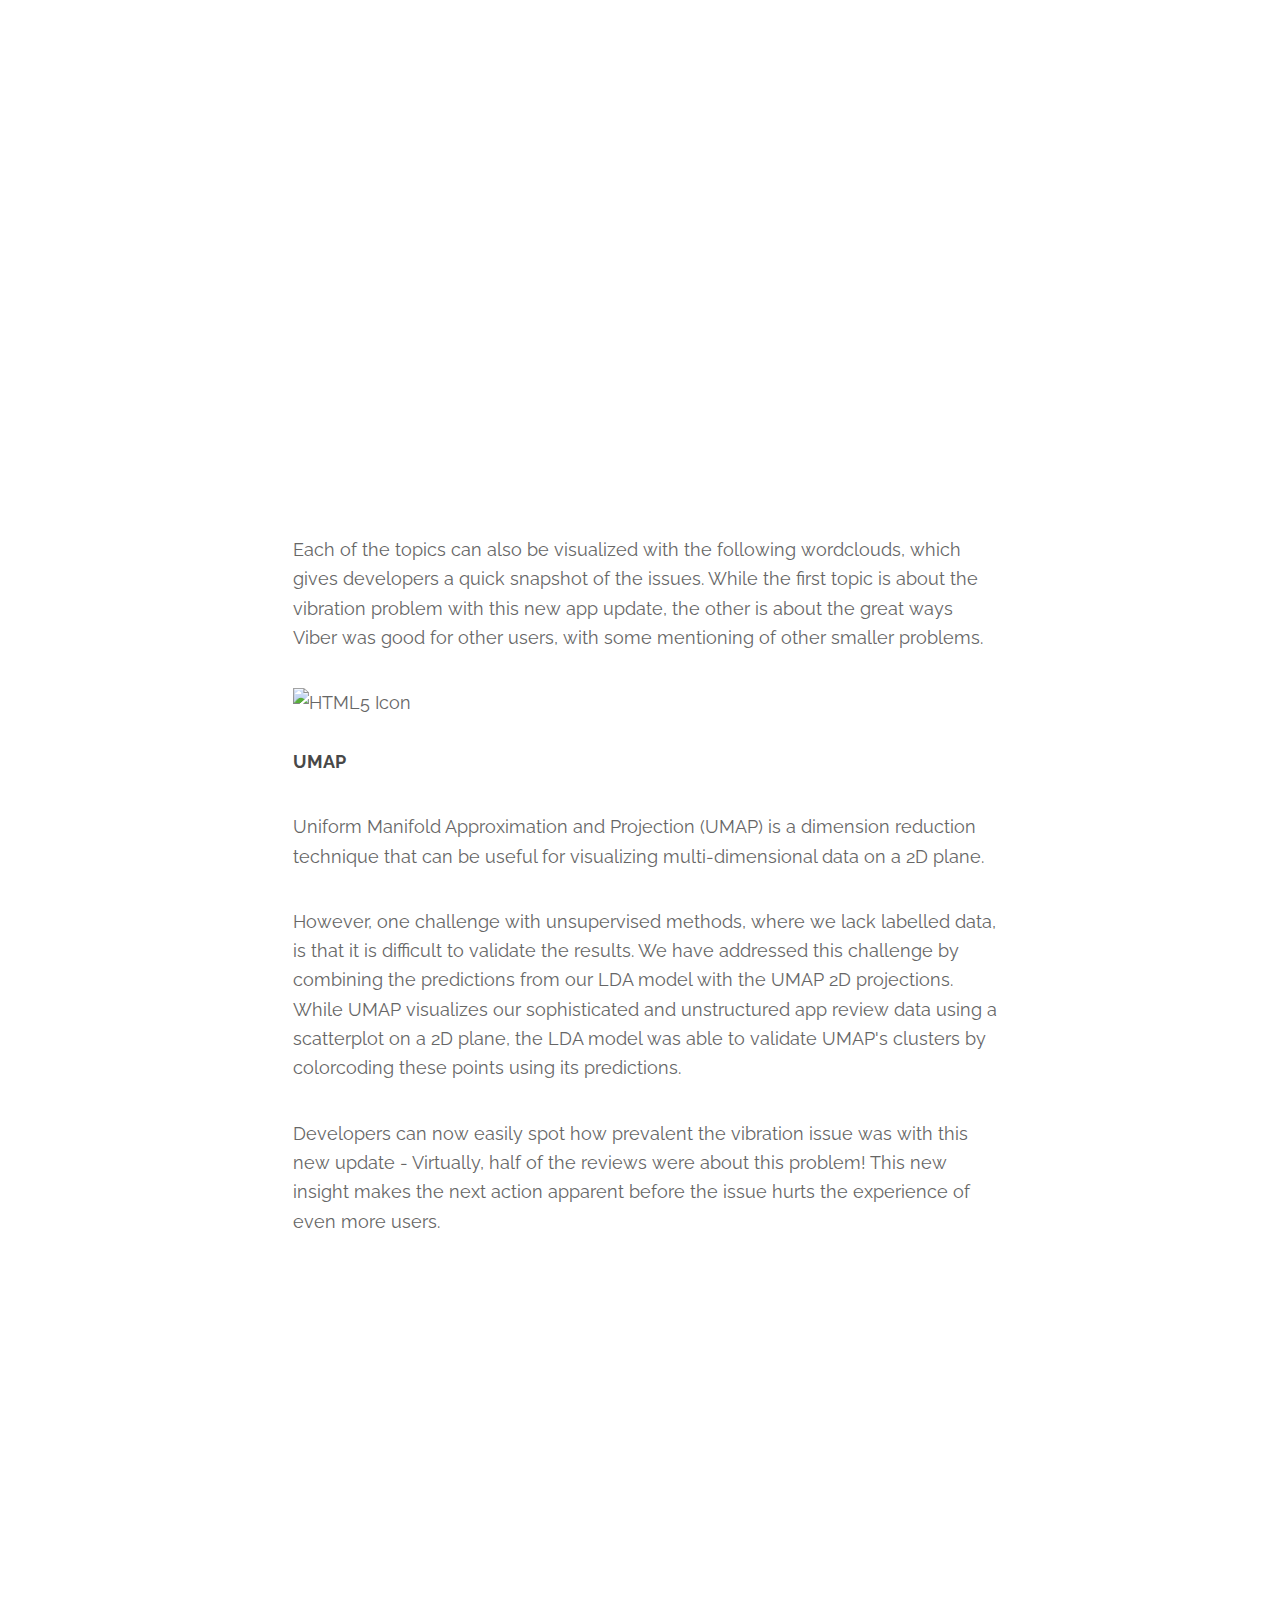
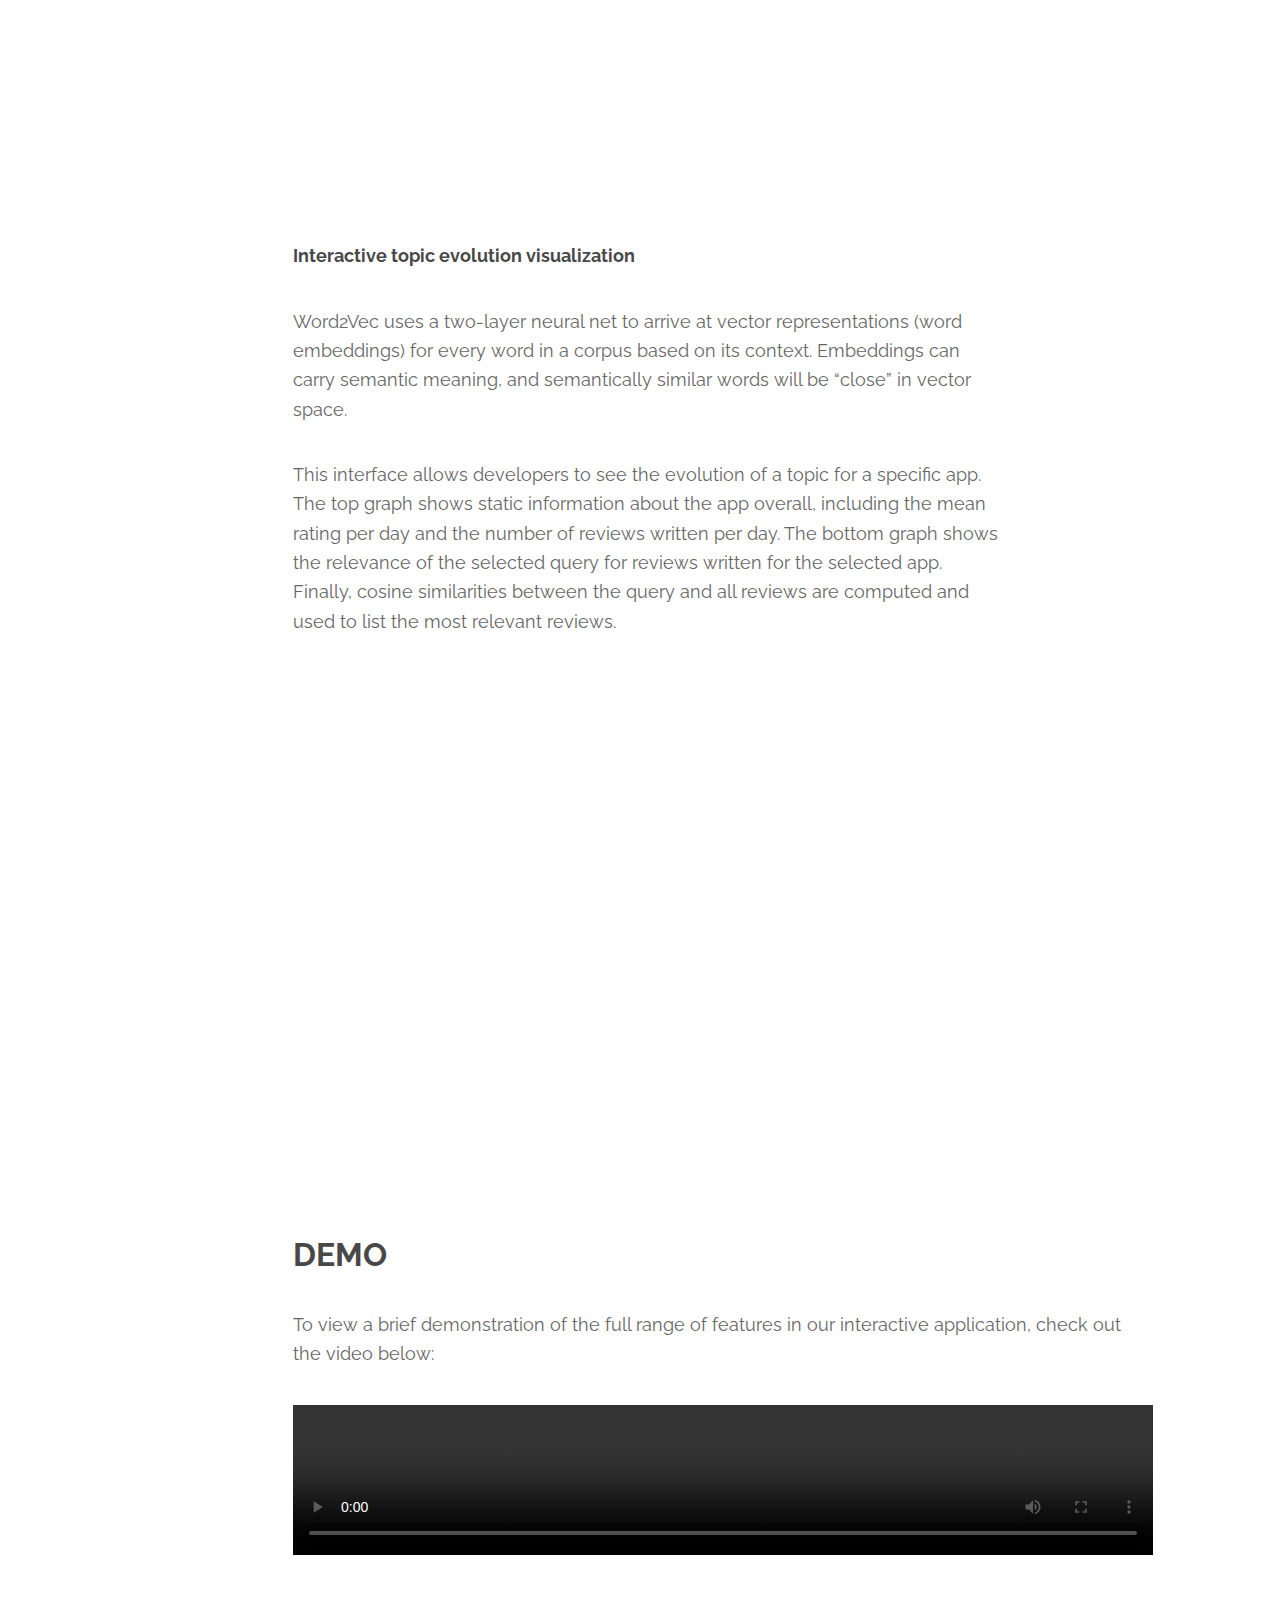
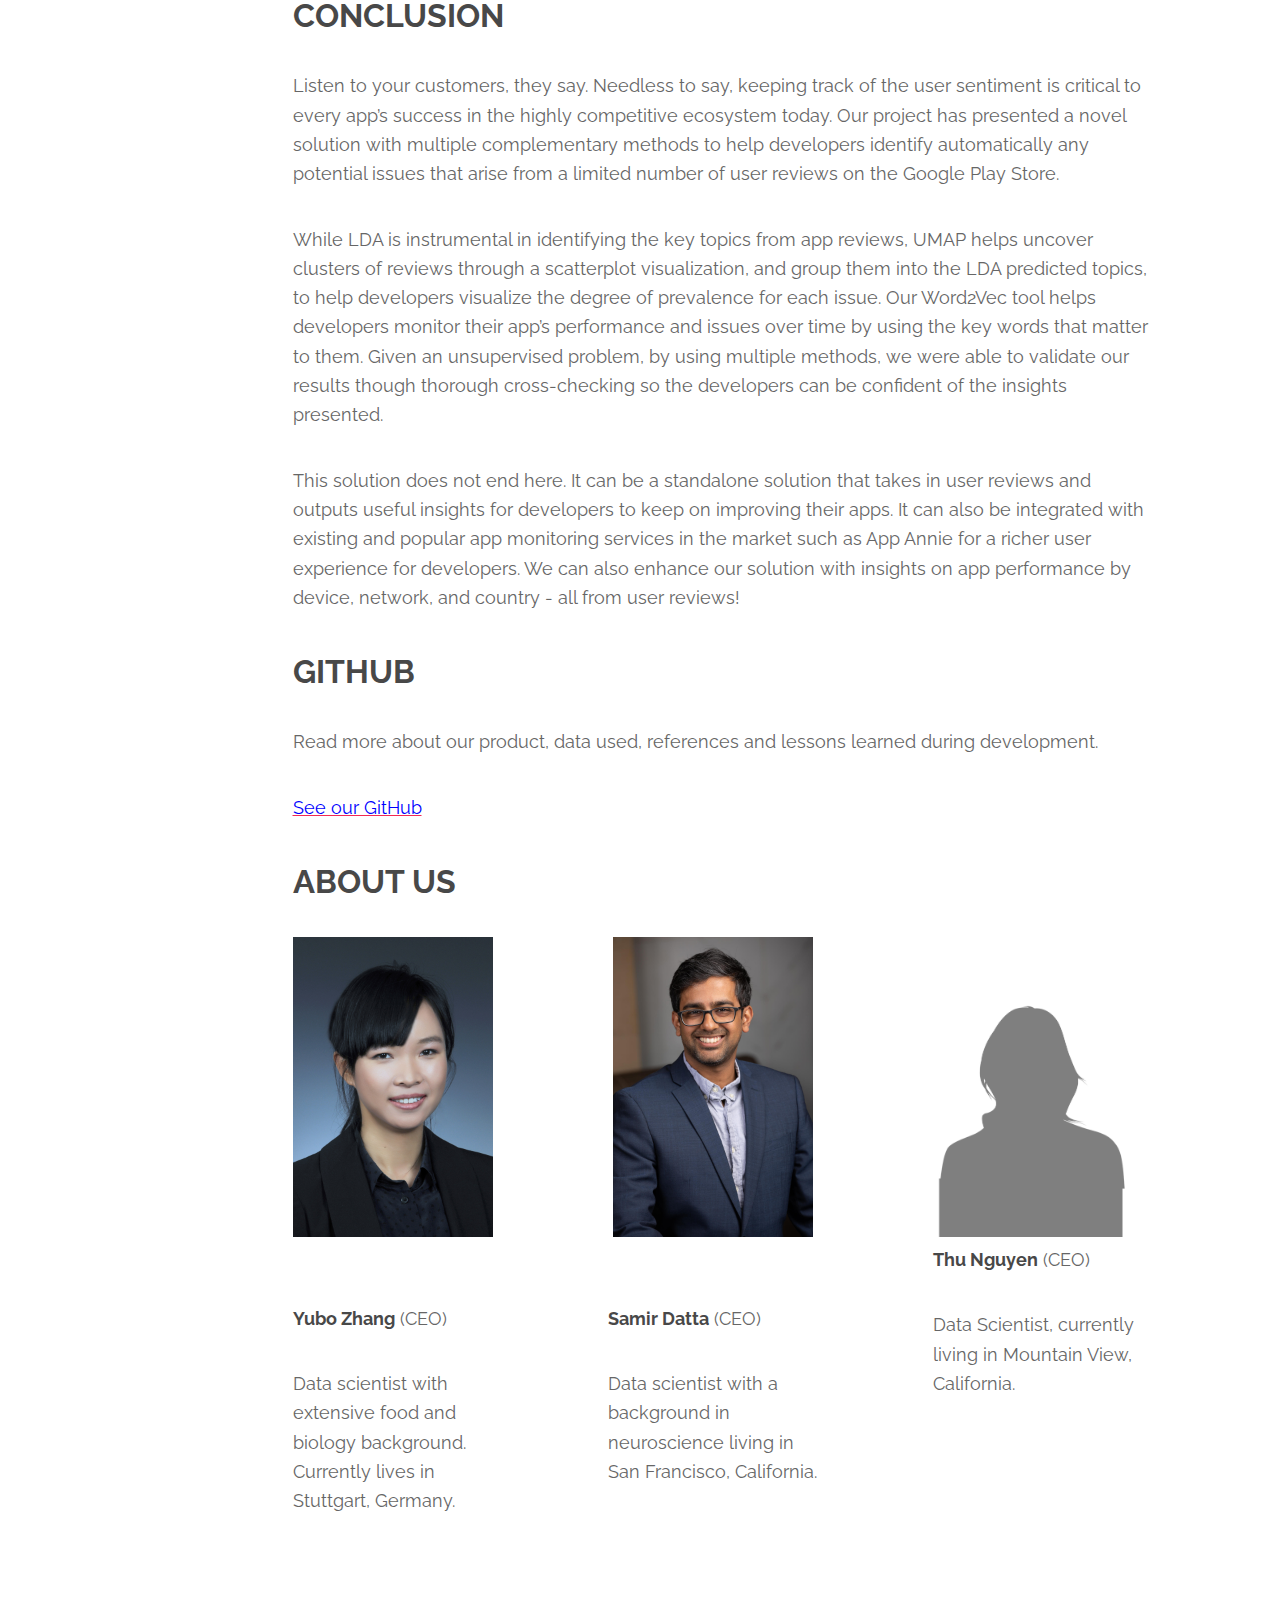
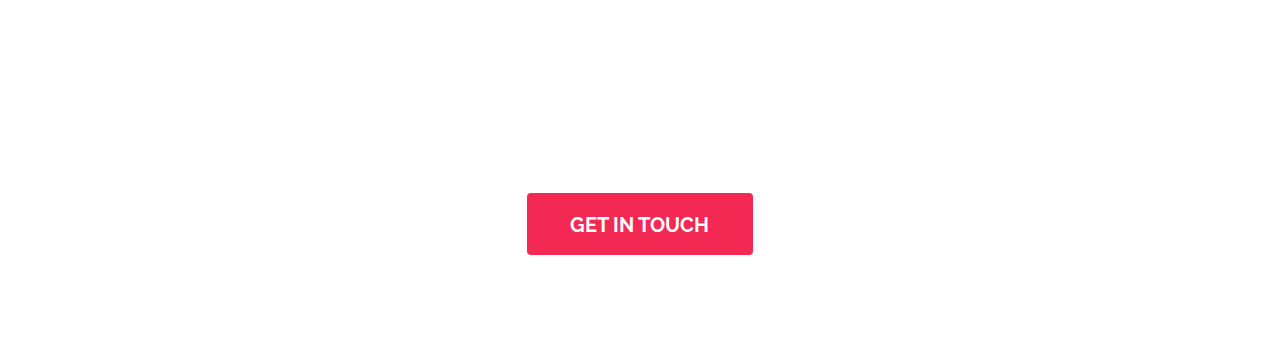
==== commit b8b9c681: "Update index.html" ====
--- a/index.html
+++ b/index.html
@@ -111,7 +111,7 @@
 								<p><strong>UMAP</strong></p>
 								<p>Uniform Manifold Approximation and Projection (UMAP) is a dimension reduction technique that can be useful for visualizing multi-dimensional data on a 2D plane.</p>
 								<p>However, one challenge with unsupervised methods, where we lack labelled data, is that it is difficult to validate the results. We have addressed this challenge by combining the predictions from our LDA model with the UMAP 2D projections. While UMAP visualizes our sophisticated and unstructured app review data using a scatterplot on a 2D plane, the LDA model was able to validate UMAP's clusters by colorcoding these points using its predictions.</p>
-								<p>Developers can now easily spot how prevalent the vibration issue was with this new update - Virtually, half of the reviews was about this problem! This new insight makes the next action apparent before this issue hurts the experience of even more users.</p>
+								<p>Developers can now easily spot how prevalent the vibration issue was with this new update - Virtually, half of the reviews were about this problem! This new insight makes the next action apparent before the issue hurts the experience of even more users.</p>
 							</font>
 						</div>
 					</div>
@@ -121,7 +121,7 @@
 							<font size="4">
 								<p><strong>Interactive topic evolution visualization</strong></p>
 								<p>Word2Vec uses a two-layer neural net to arrive at vector representations (word embeddings) for every word in a corpus based on its context. Embeddings can carry semantic meaning, and semantically similar words will be “close” in vector space.</p>
-								<p>This interface allows you to see the evolution of a topic for a specific app. The top graph shows static information about the app overall, including the mean rating per day and the number of reviews written per day. The bottom graph shows the relevance of the selected query for reviews written for the selected app. Finally, cosine similarities between the query and all reviews are computed and used to list the most relevant reviews.</p>
+								<p>This interface allows developers to see the evolution of a topic for a specific app. The top graph shows static information about the app overall, including the mean rating per day and the number of reviews written per day. The bottom graph shows the relevance of the selected query for reviews written for the selected app. Finally, cosine similarities between the query and all reviews are computed and used to list the most relevant reviews.</p>
 								<!-- <p>Try selecting different queries and hovering over the plots for more information.</p>-->
 							</font>
 						</div>
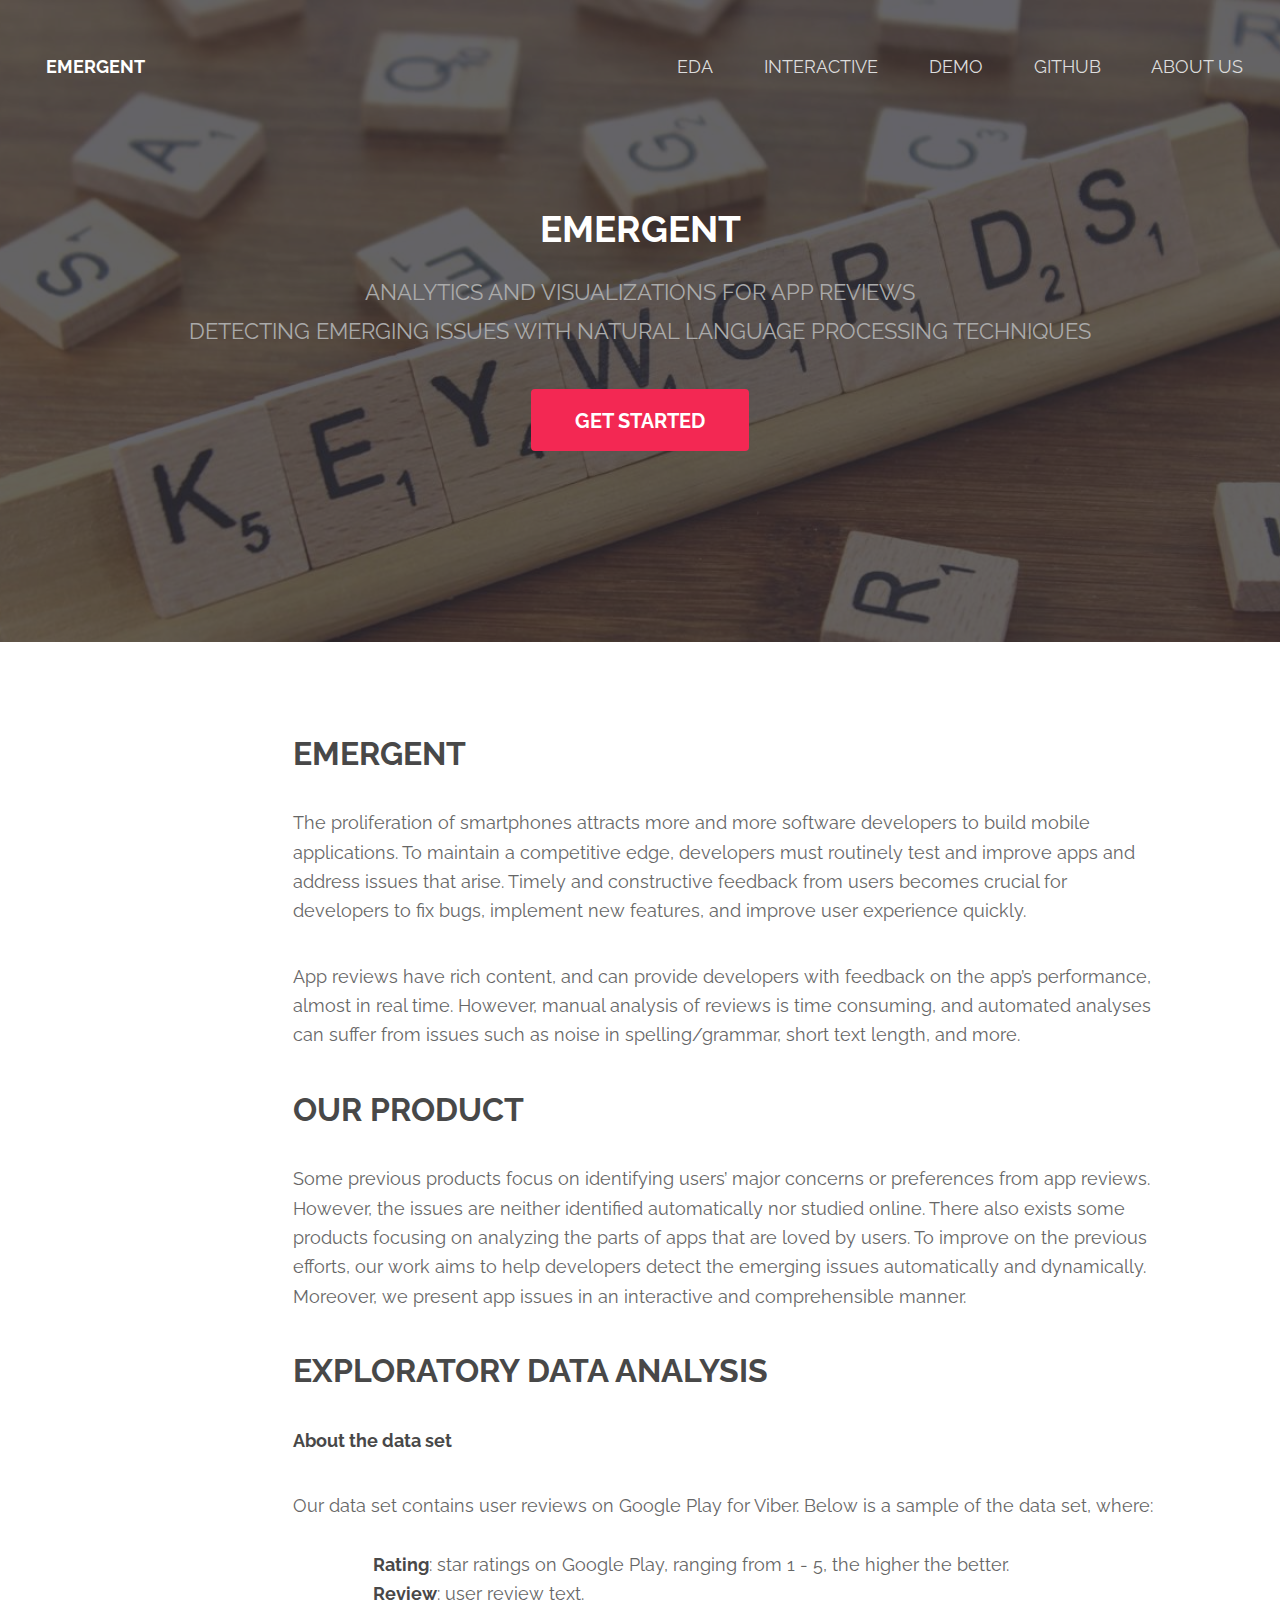
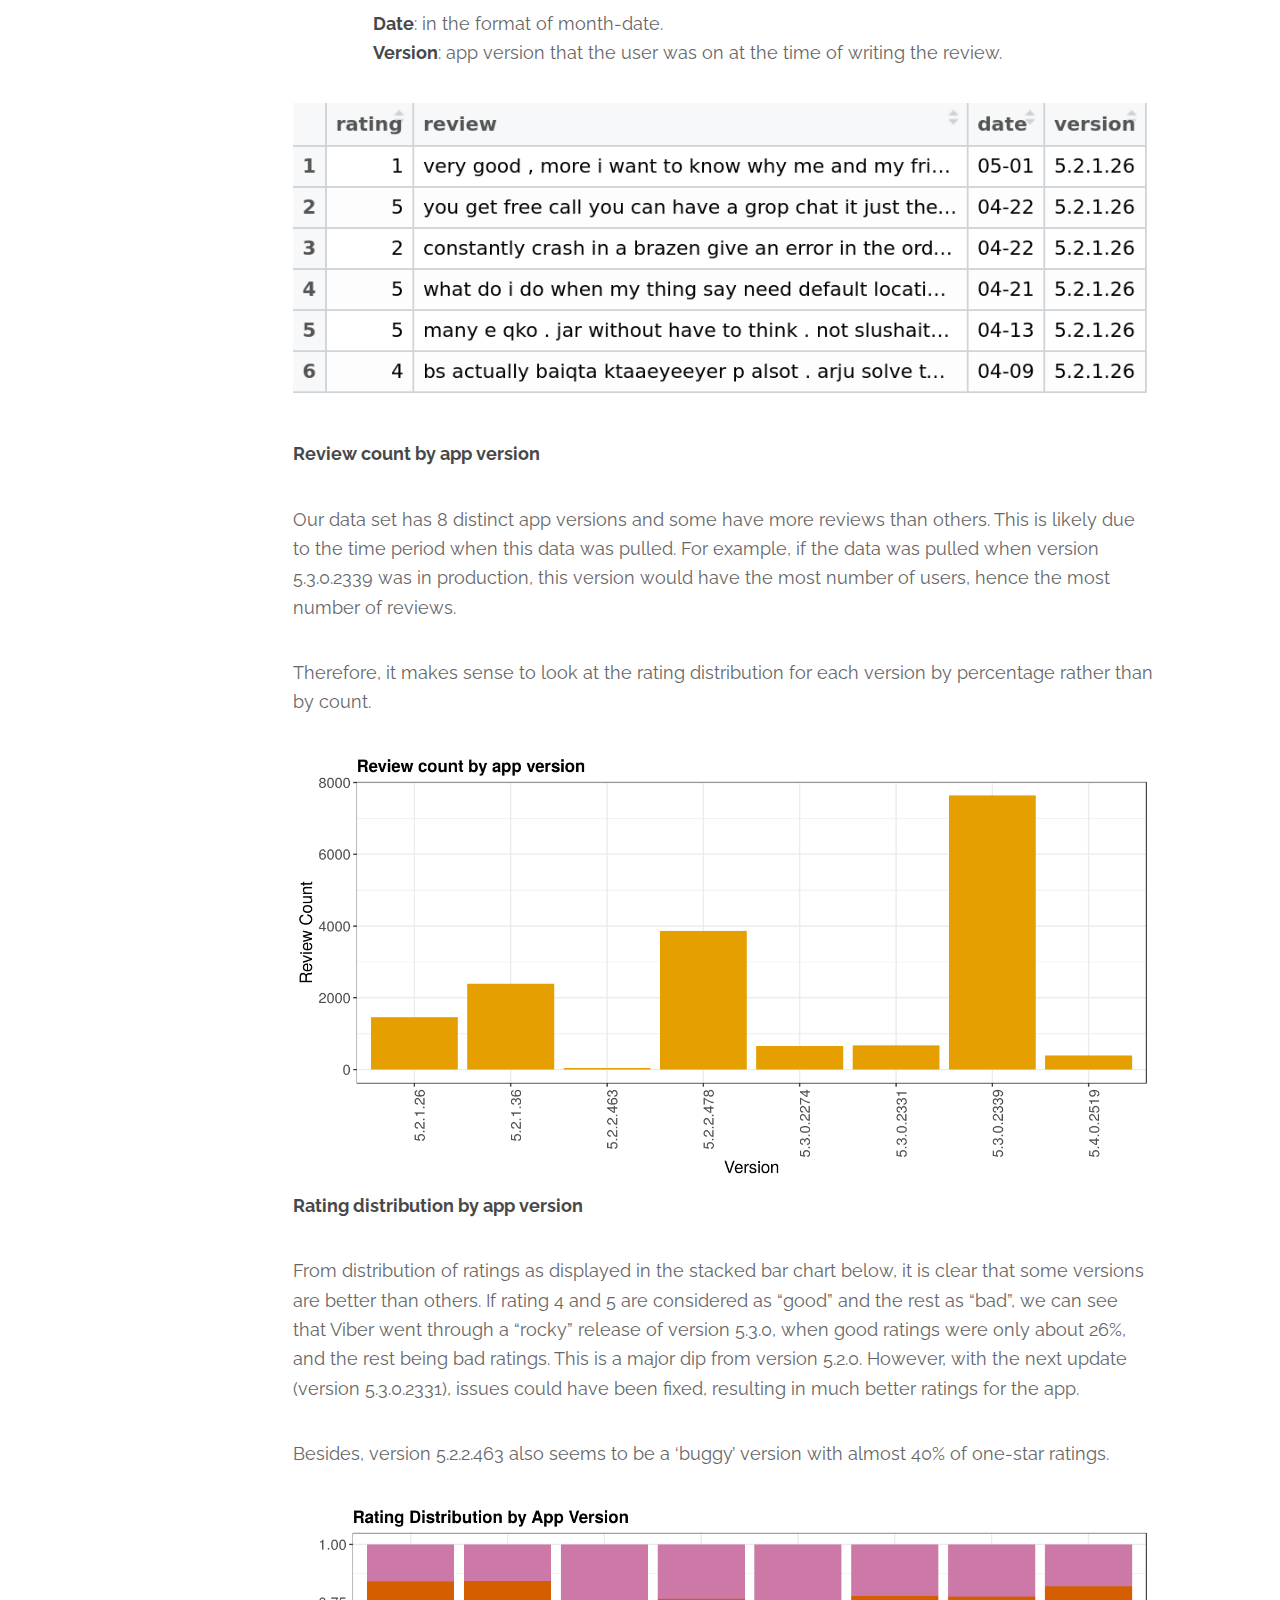
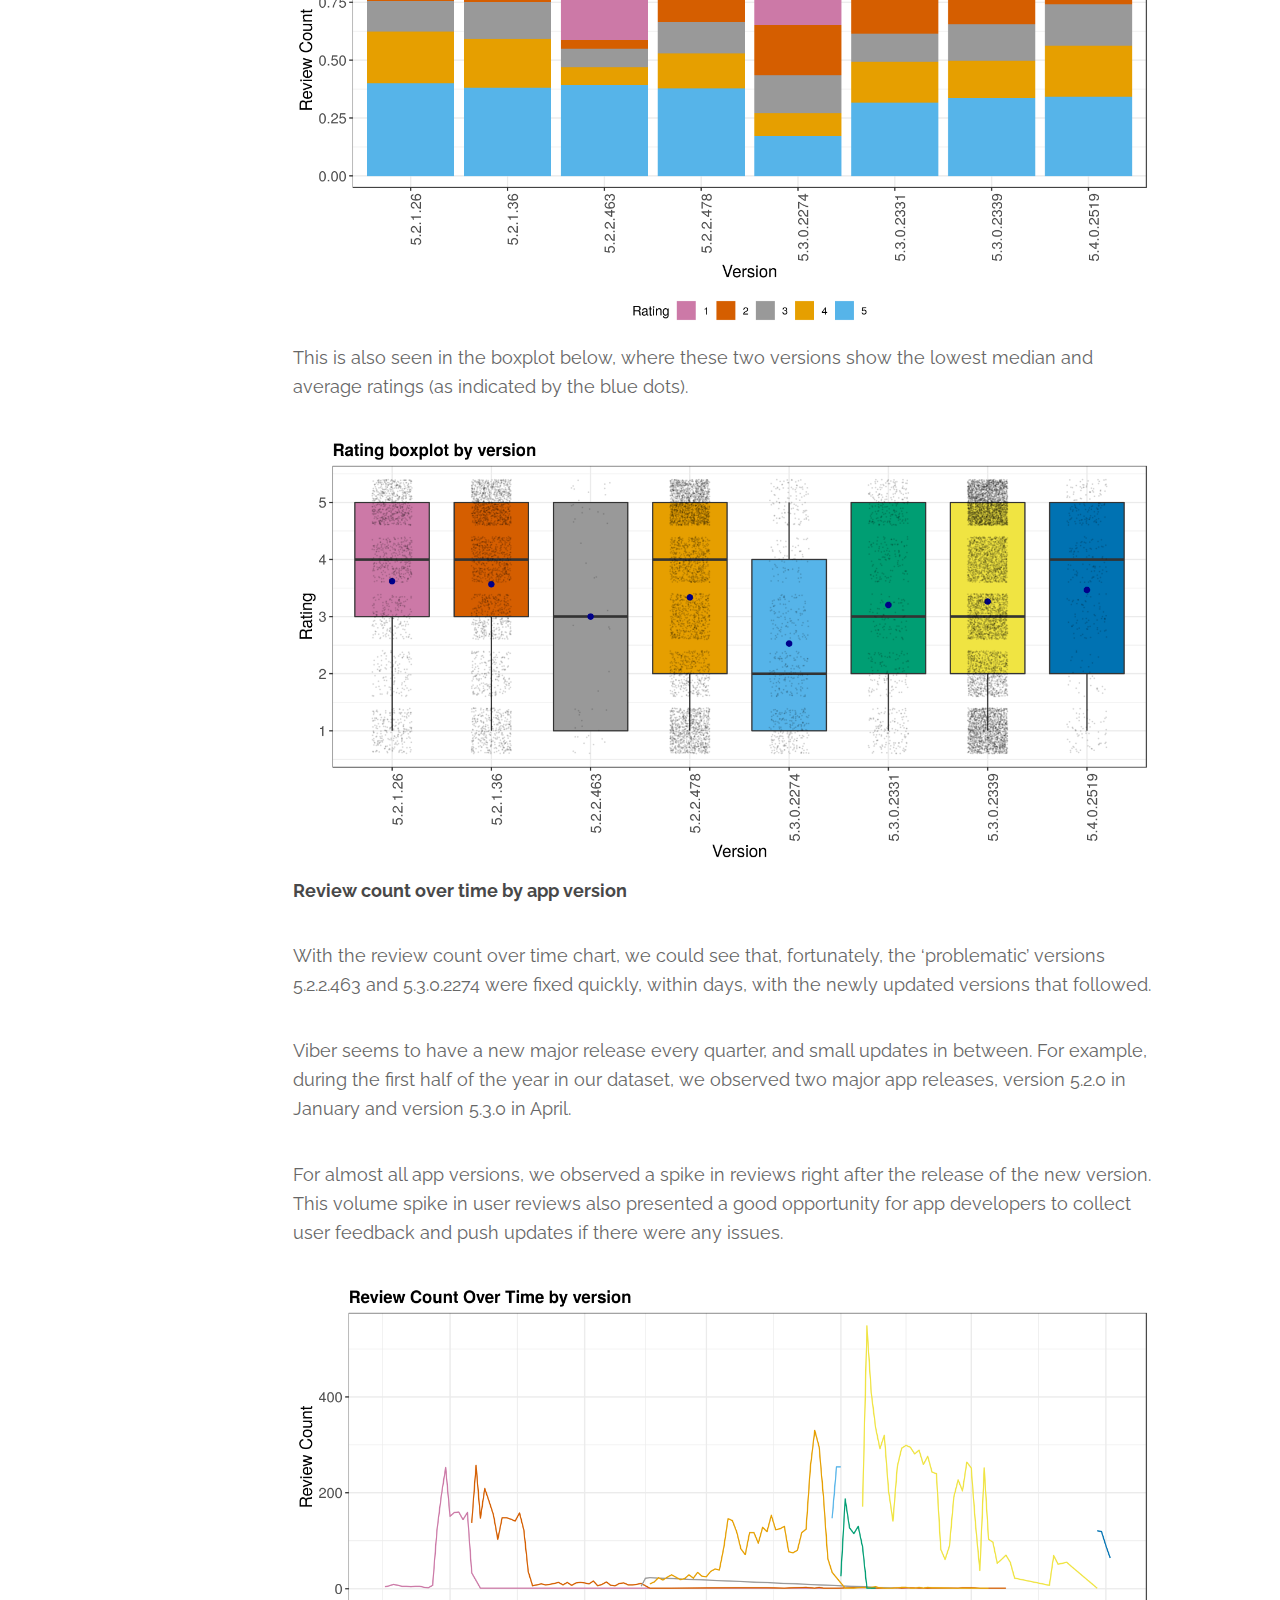
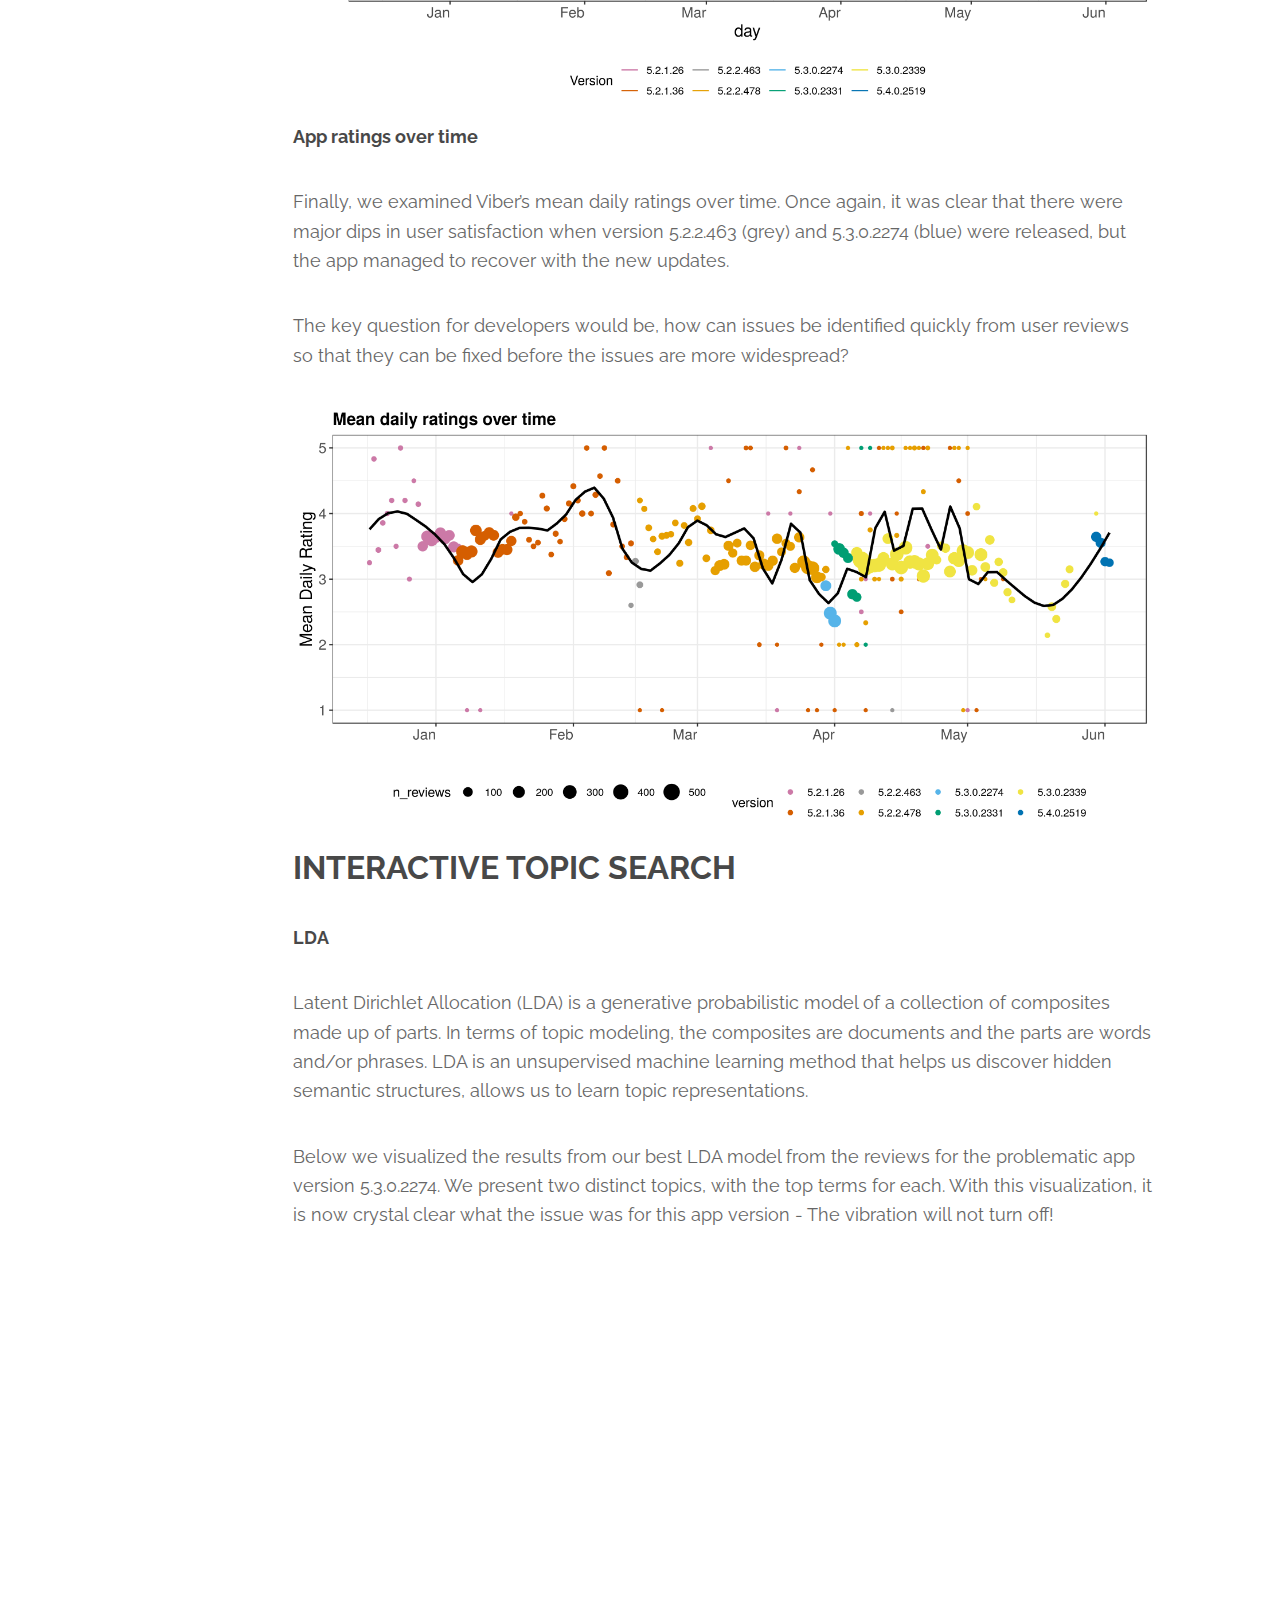
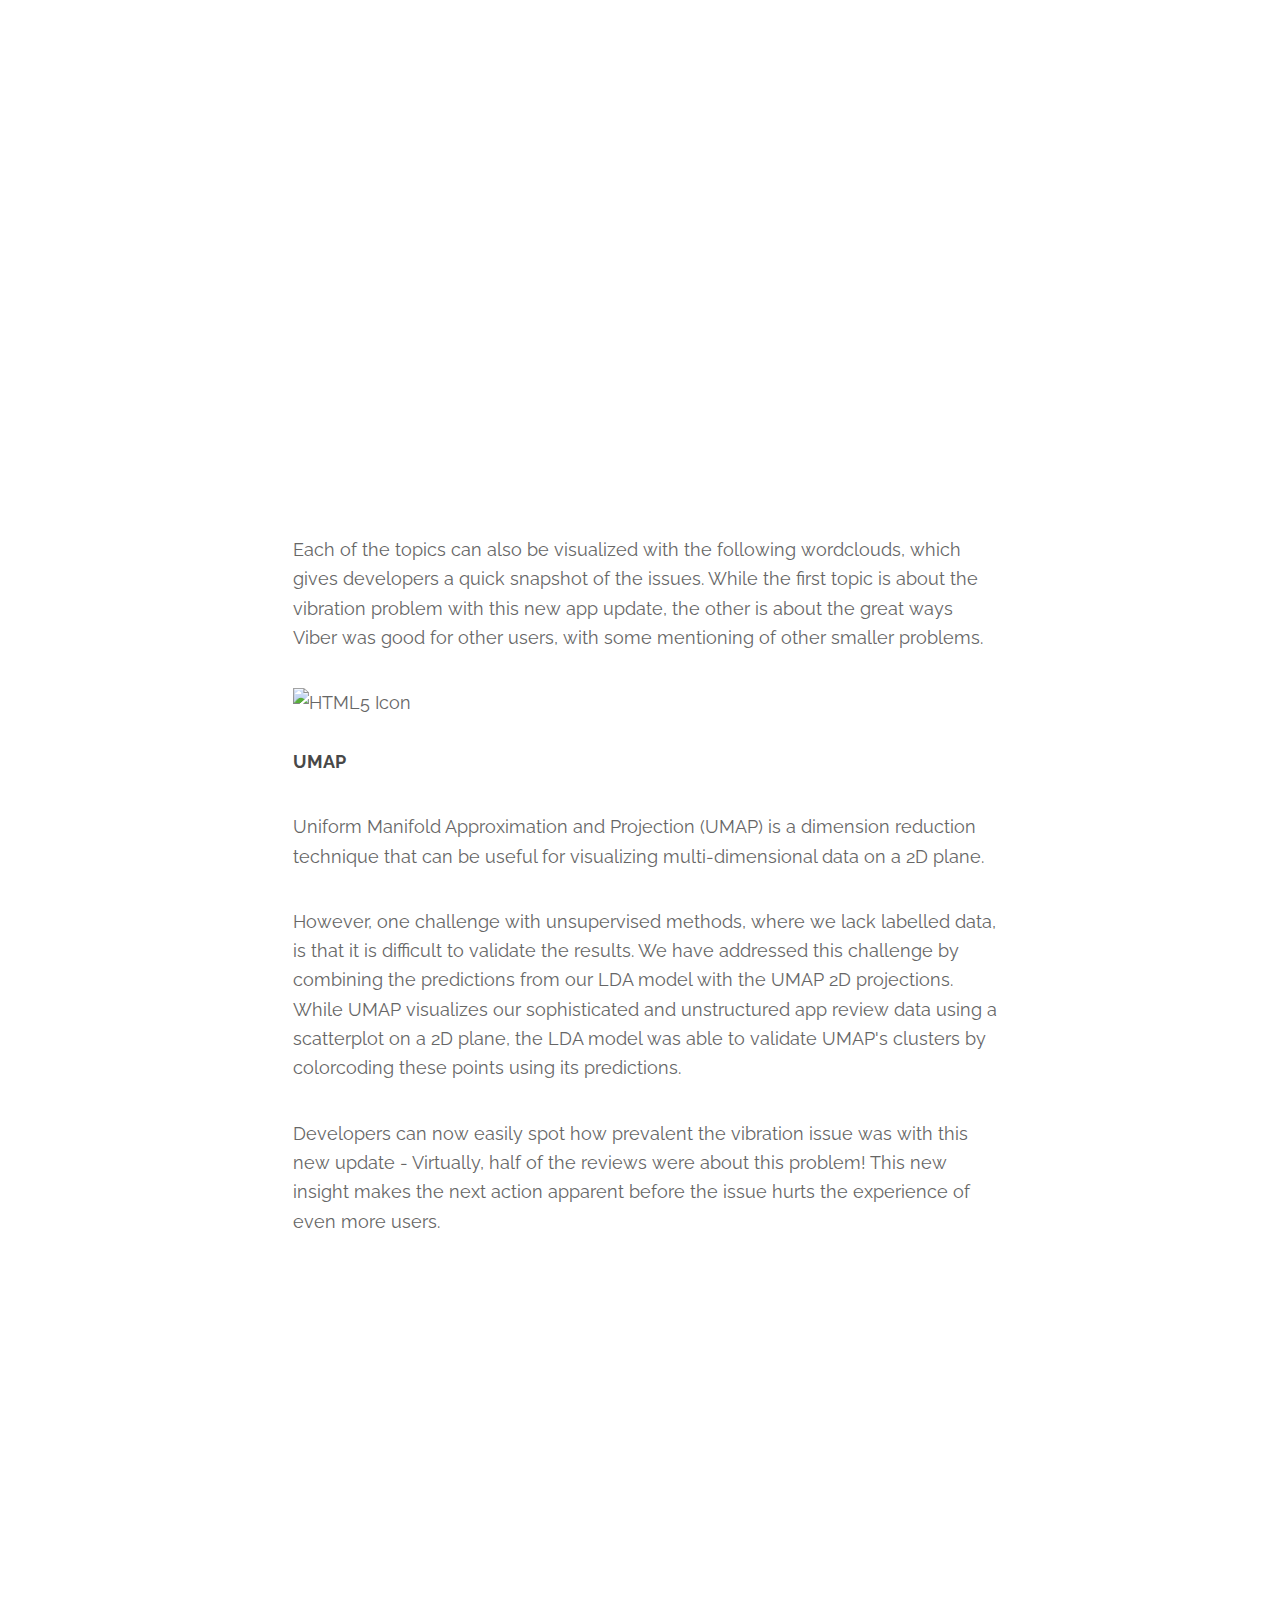
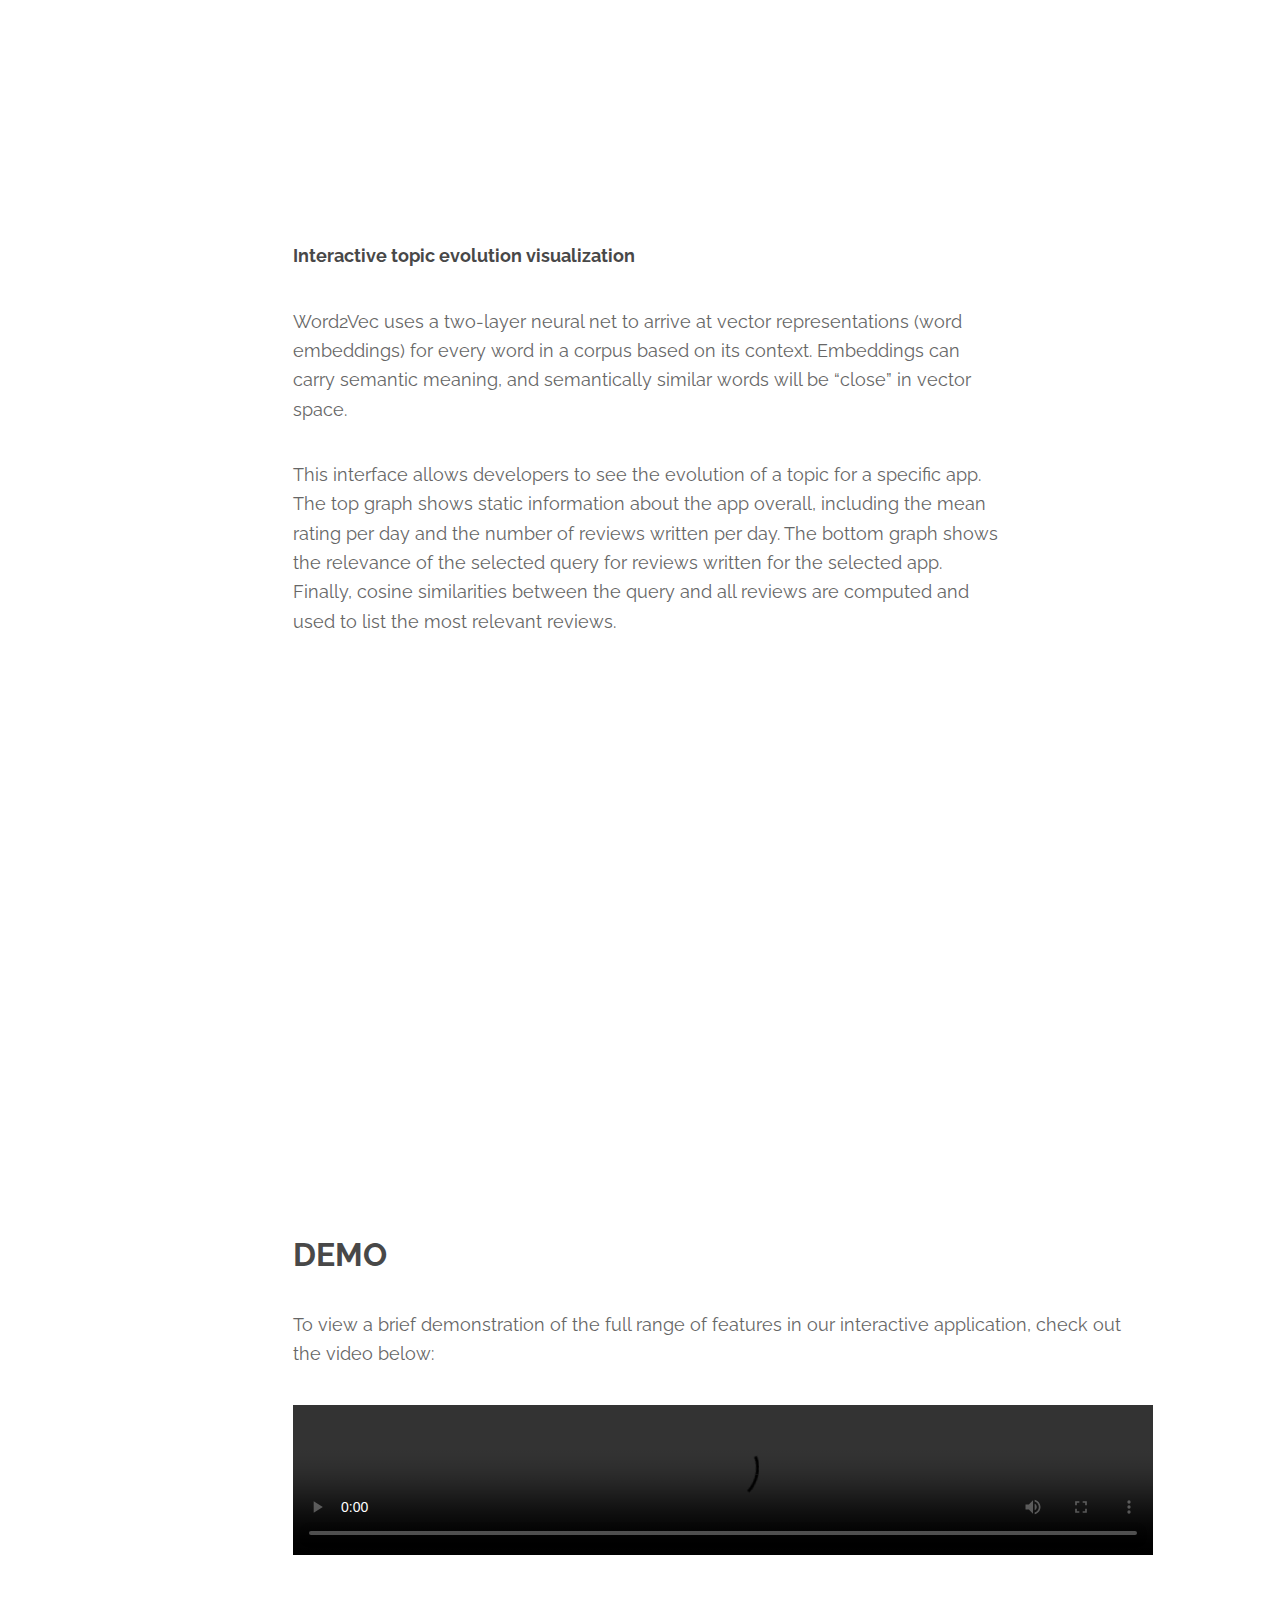
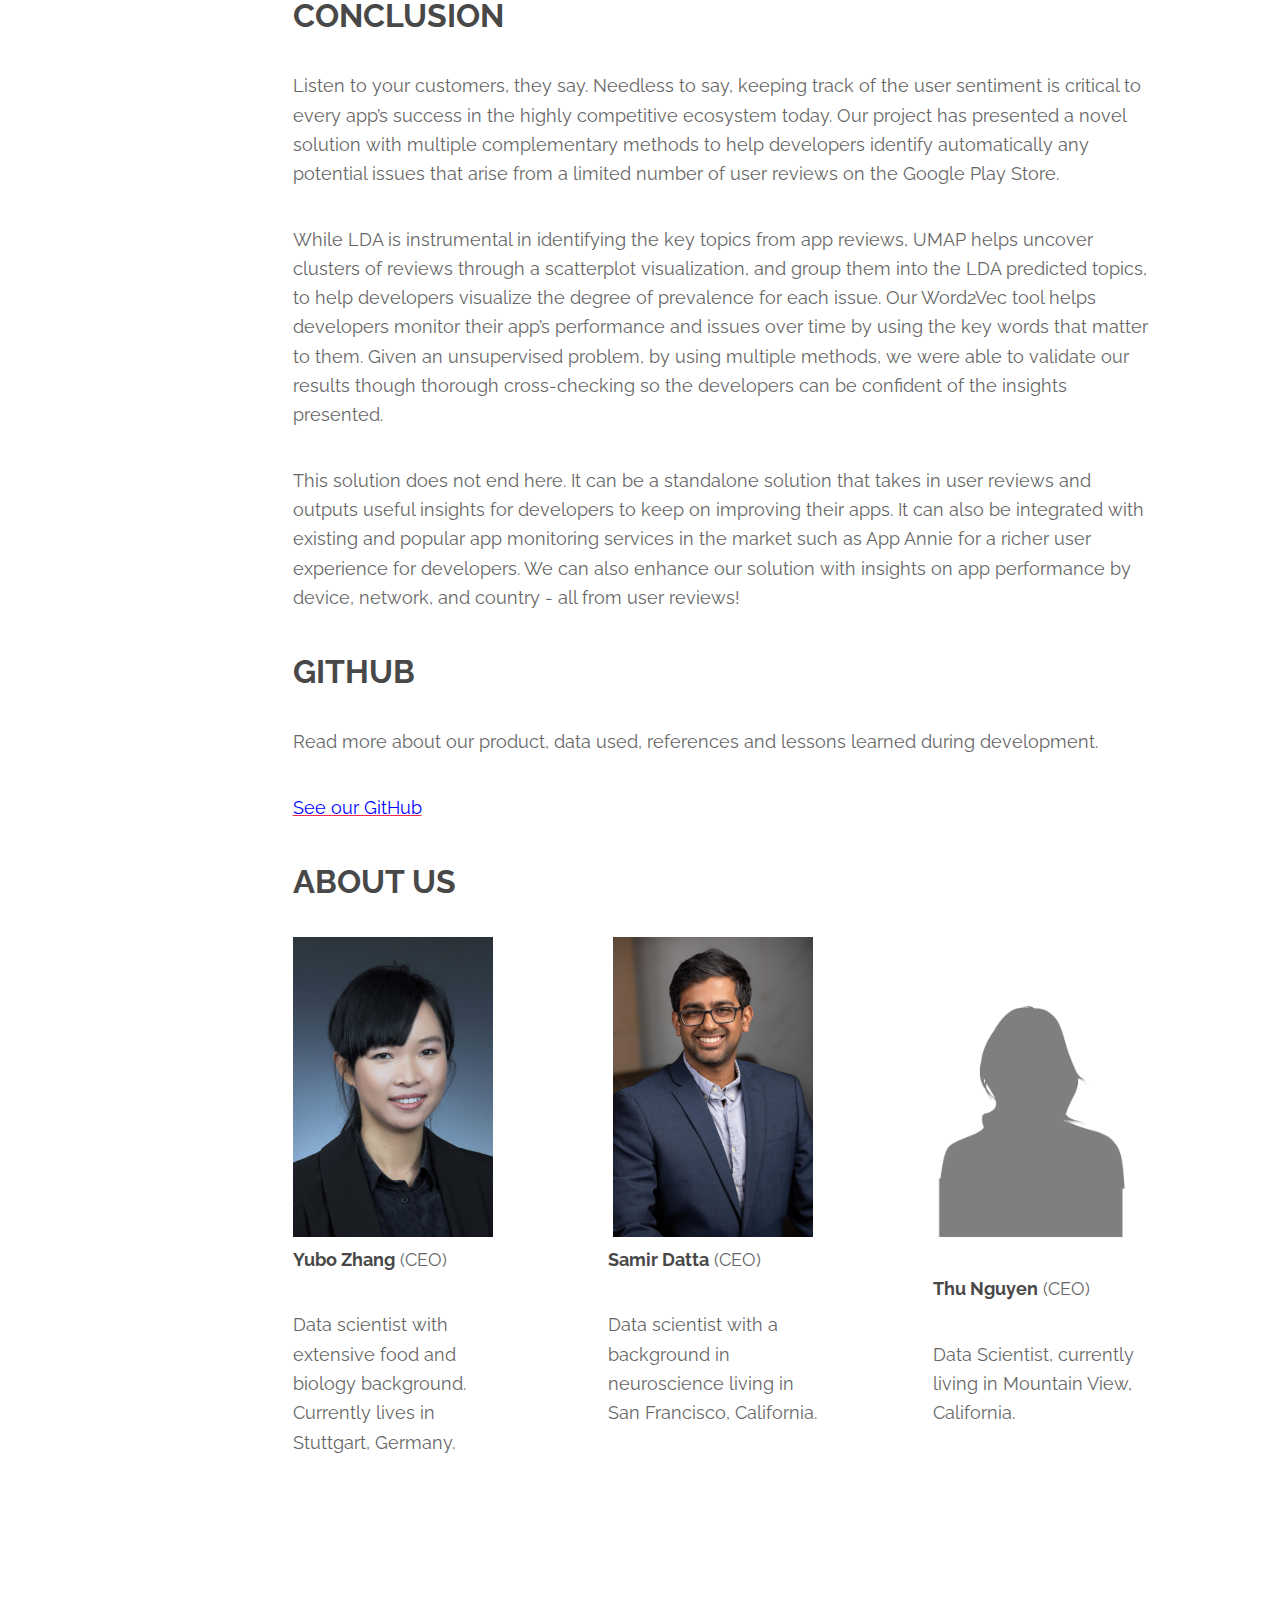
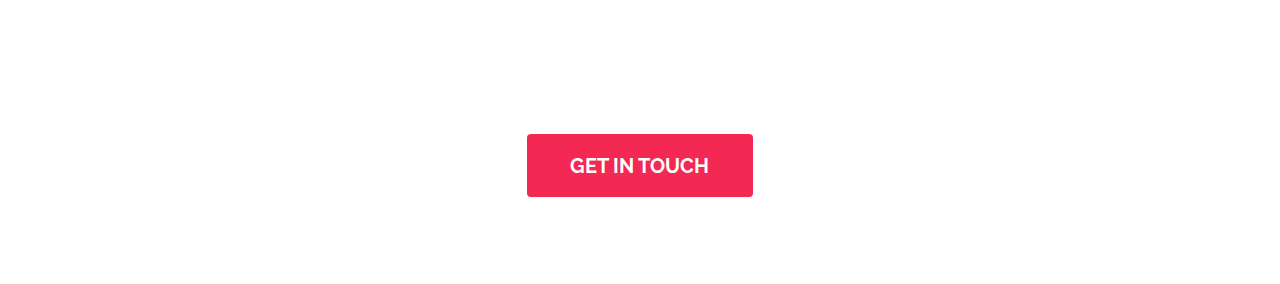
==== commit 805dad8c: "Update index.html" ====
--- a/index.html
+++ b/index.html
@@ -147,7 +147,7 @@
 								<img src="Yubofoto.jpeg" alt="HTML5 Icon" width="200" border="5" >&nbsp;&nbsp;&nbsp;&nbsp;&nbsp;&nbsp;&nbsp;&nbsp;&nbsp;&nbsp;&nbsp;&nbsp;&nbsp;&nbsp;&nbsp;&nbsp;&nbsp;&nbsp;&nbsp;&nbsp;&nbsp;&nbsp;&nbsp;&nbsp;<img src="samir_photo.jpg" alt="HTML5 Icon" width="200" border="5" >&nbsp;&nbsp;&nbsp;&nbsp;&nbsp;&nbsp;&nbsp;&nbsp;&nbsp;&nbsp;&nbsp;&nbsp;&nbsp;&nbsp;&nbsp;&nbsp;&nbsp;&nbsp;&nbsp;&nbsp;&nbsp;&nbsp;&nbsp;&nbsp;<img src="xt.jpg" alt="HTML5 Icon" width="200" border="5" >
 								<!--<h4>&nbsp;&nbsp;&nbsp;&nbsp;&nbsp;&nbsp; Yubo Zhang    &nbsp;&nbsp;&nbsp;&nbsp;&nbsp;&nbsp;&nbsp;&nbsp; &nbsp;&nbsp;&nbsp;&nbsp;&nbsp;&nbsp;&nbsp;&nbsp;&nbsp;&nbsp;&nbsp;&nbsp;&nbsp;&nbsp;&nbsp;&nbsp;&nbsp;&nbsp;&nbsp;&nbsp;&nbsp;&nbsp;&nbsp;&nbsp;&nbsp;  Samir Datta  &nbsp;&nbsp;&nbsp; &nbsp;&nbsp;&nbsp;&nbsp;   &nbsp;&nbsp;&nbsp;&nbsp;  &nbsp;&nbsp;&nbsp;&nbsp;&nbsp;&nbsp;&nbsp;&nbsp;&nbsp;&nbsp;&nbsp;&nbsp;&nbsp;&nbsp;&nbsp;&nbsp;&nbsp;&nbsp;&nbsp;&nbsp;&nbsp;&nbsp;&nbsp;&nbsp;&nbsp;    XT Nguyen</h4>
 								<p>&nbsp;&nbsp;&nbsp;&nbsp;&nbsp;&nbsp;   CEO    &nbsp;&nbsp;&nbsp;&nbsp;&nbsp;&nbsp;&nbsp;&nbsp;   &nbsp;&nbsp;&nbsp;&nbsp;&nbsp;&nbsp;&nbsp;&nbsp;   &nbsp;&nbsp;&nbsp;&nbsp;&nbsp;&nbsp;&nbsp;&nbsp; &nbsp;&nbsp;&nbsp;&nbsp;&nbsp;&nbsp;&nbsp;&nbsp;&nbsp;&nbsp;&nbsp;&nbsp;&nbsp;&nbsp;&nbsp;&nbsp;&nbsp;&nbsp;&nbsp;&nbsp;&nbsp;&nbsp;&nbsp;&nbsp;&nbsp;   CEO     &nbsp;&nbsp;&nbsp;&nbsp;&nbsp;&nbsp;&nbsp;&nbsp;    &nbsp;&nbsp;&nbsp;&nbsp;&nbsp;&nbsp;&nbsp;&nbsp;  &nbsp;&nbsp;&nbsp;&nbsp;   &nbsp;&nbsp;&nbsp;&nbsp;  &nbsp;&nbsp;&nbsp;&nbsp;&nbsp;&nbsp;&nbsp;&nbsp;&nbsp;&nbsp;&nbsp;&nbsp;&nbsp;&nbsp;&nbsp;&nbsp;&nbsp;&nbsp;&nbsp;&nbsp;&nbsp;&nbsp;&nbsp;&nbsp;&nbsp;   CEO  </p> -->
-								<div class="testingNew"><p><strong>Yubo Zhang</strong> (CEO)</p><p>Data scientist with extensive food and biology background.  Currently lives in Stuttgart, Germany.</p> </div>&nbsp;&nbsp;&nbsp;&nbsp;&nbsp;&nbsp;&nbsp;&nbsp;&nbsp;&nbsp;&nbsp;&nbsp;&nbsp;&nbsp;&nbsp;&nbsp;&nbsp;&nbsp;&nbsp;&nbsp;<div class="testingNew"><p><strong>Samir Datta</strong> (CEO)</p><p>Data scientist with a background in neuroscience living in San Francisco, California.<br /><br /></p> </div> &nbsp;&nbsp;&nbsp;&nbsp;&nbsp;&nbsp;&nbsp;&nbsp;&nbsp;&nbsp;&nbsp;&nbsp;&nbsp;&nbsp;&nbsp;&nbsp;&nbsp;&nbsp;&nbsp;&nbsp;&nbsp;<div class="testingNew"><p><strong>Thu Nguyen</strong> (CEO)</p><p>Data Scientist, currently living in Mountain View, California.<br /><br /><br /><br /><br /></p> </div>
+								<div class="testingNew"><p><strong>Yubo Zhang</strong> (CEO)</p><p>Data scientist with extensive food and biology background.  Currently lives in Stuttgart, Germany.</p> </div>&nbsp;&nbsp;&nbsp;&nbsp;&nbsp;&nbsp;&nbsp;&nbsp;&nbsp;&nbsp;&nbsp;&nbsp;&nbsp;&nbsp;&nbsp;&nbsp;&nbsp;&nbsp;&nbsp;&nbsp;<div class="testingNew"><p><strong>Samir Datta</strong> (CEO)</p><p>Data scientist with a background in neuroscience living in San Francisco, California.<br /><br /></p> </div> &nbsp;&nbsp;&nbsp;&nbsp;&nbsp;&nbsp;&nbsp;&nbsp;&nbsp;&nbsp;&nbsp;&nbsp;&nbsp;&nbsp;&nbsp;&nbsp;&nbsp;&nbsp;&nbsp;&nbsp;&nbsp;<div class="testingNew"><p><strong>Thu Nguyen</strong> (CEO)</p><p>Data Scientist, currently living in Mountain View, California.<br /><br /></p> </div>
 							
 							</font>
 						</div>
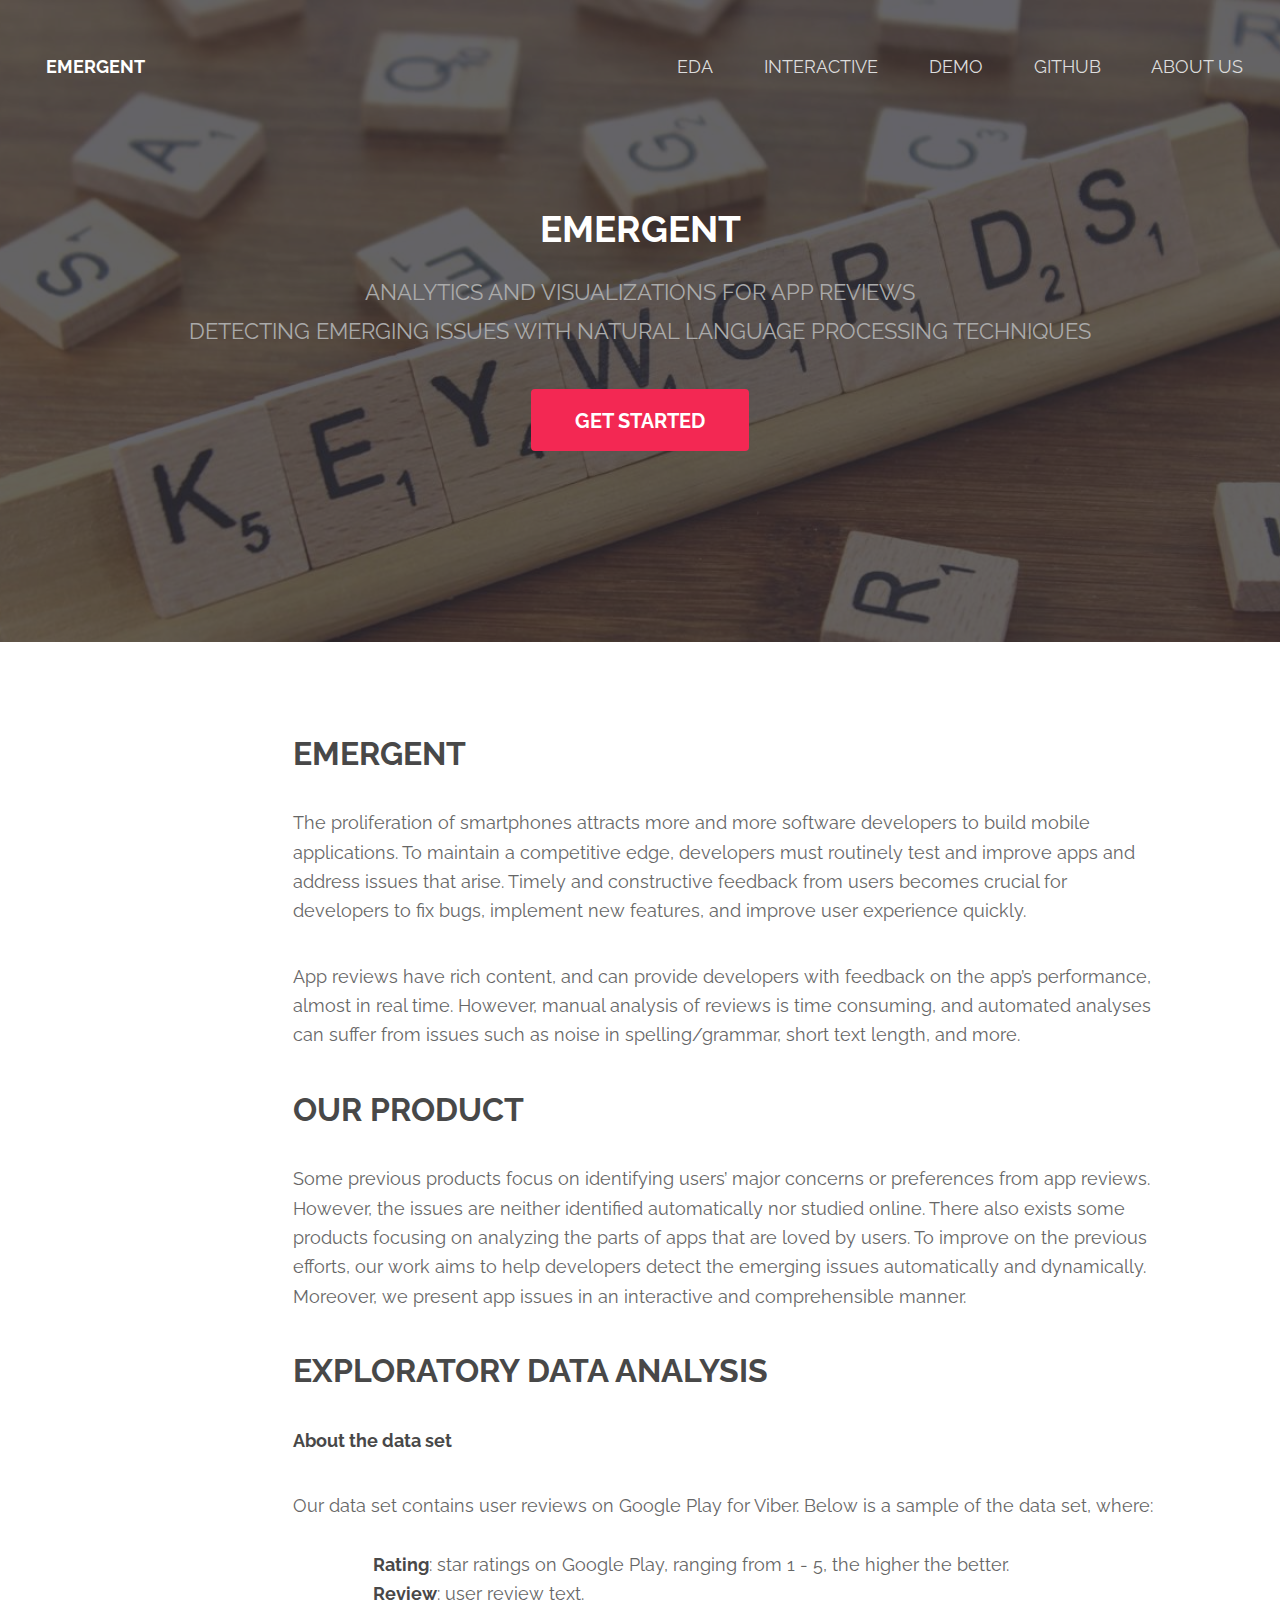
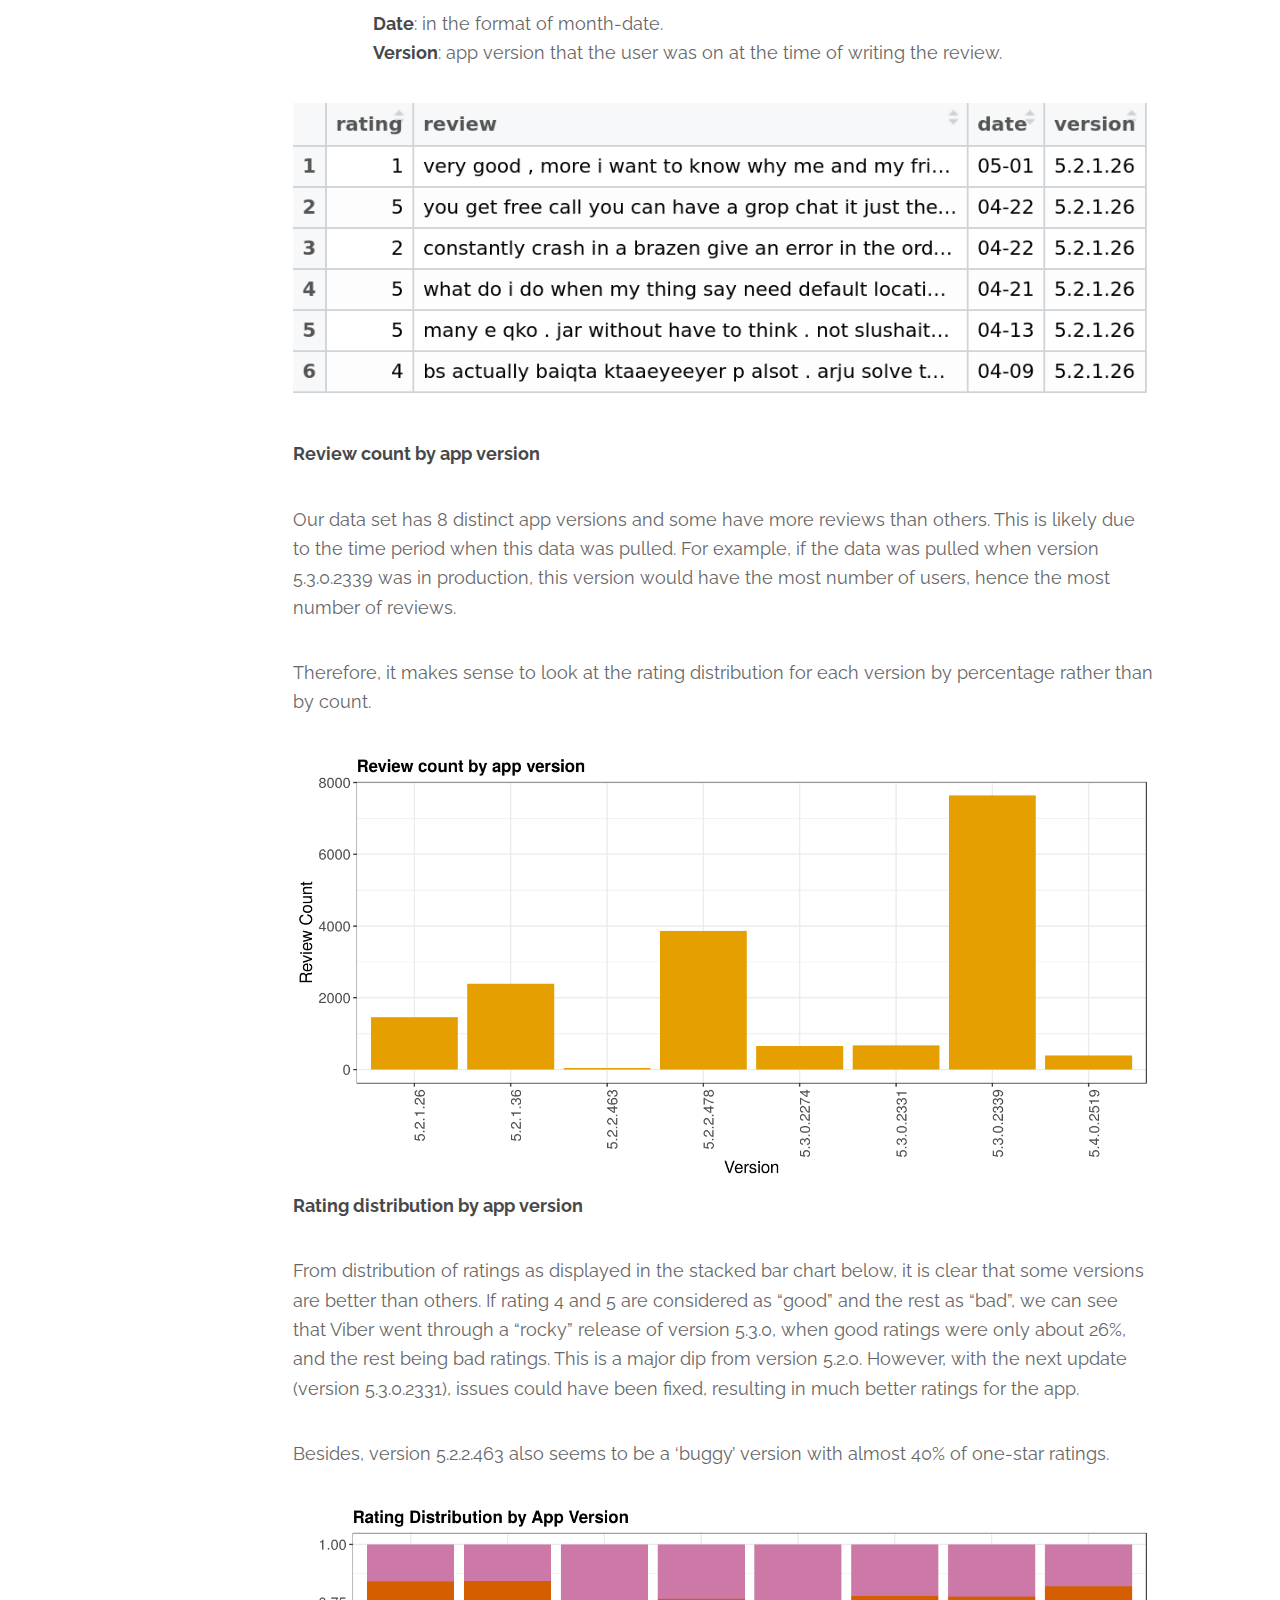
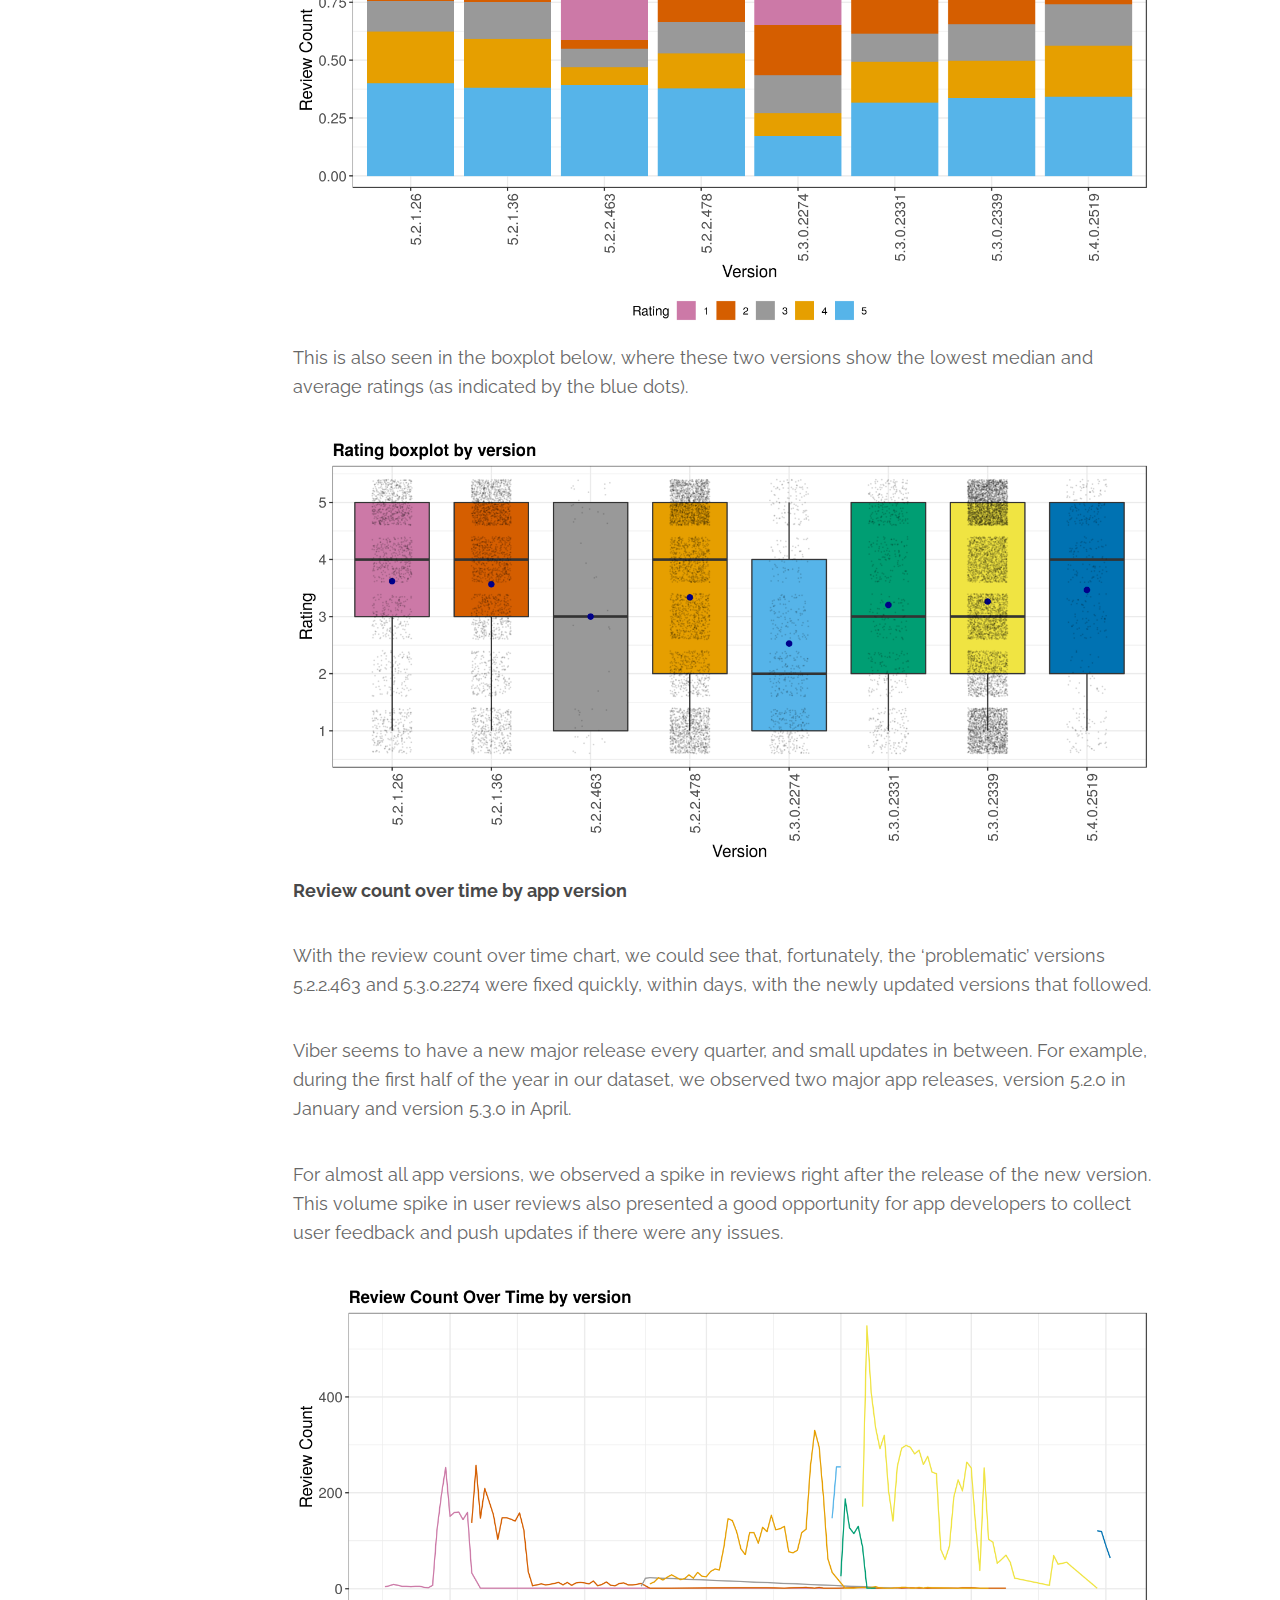
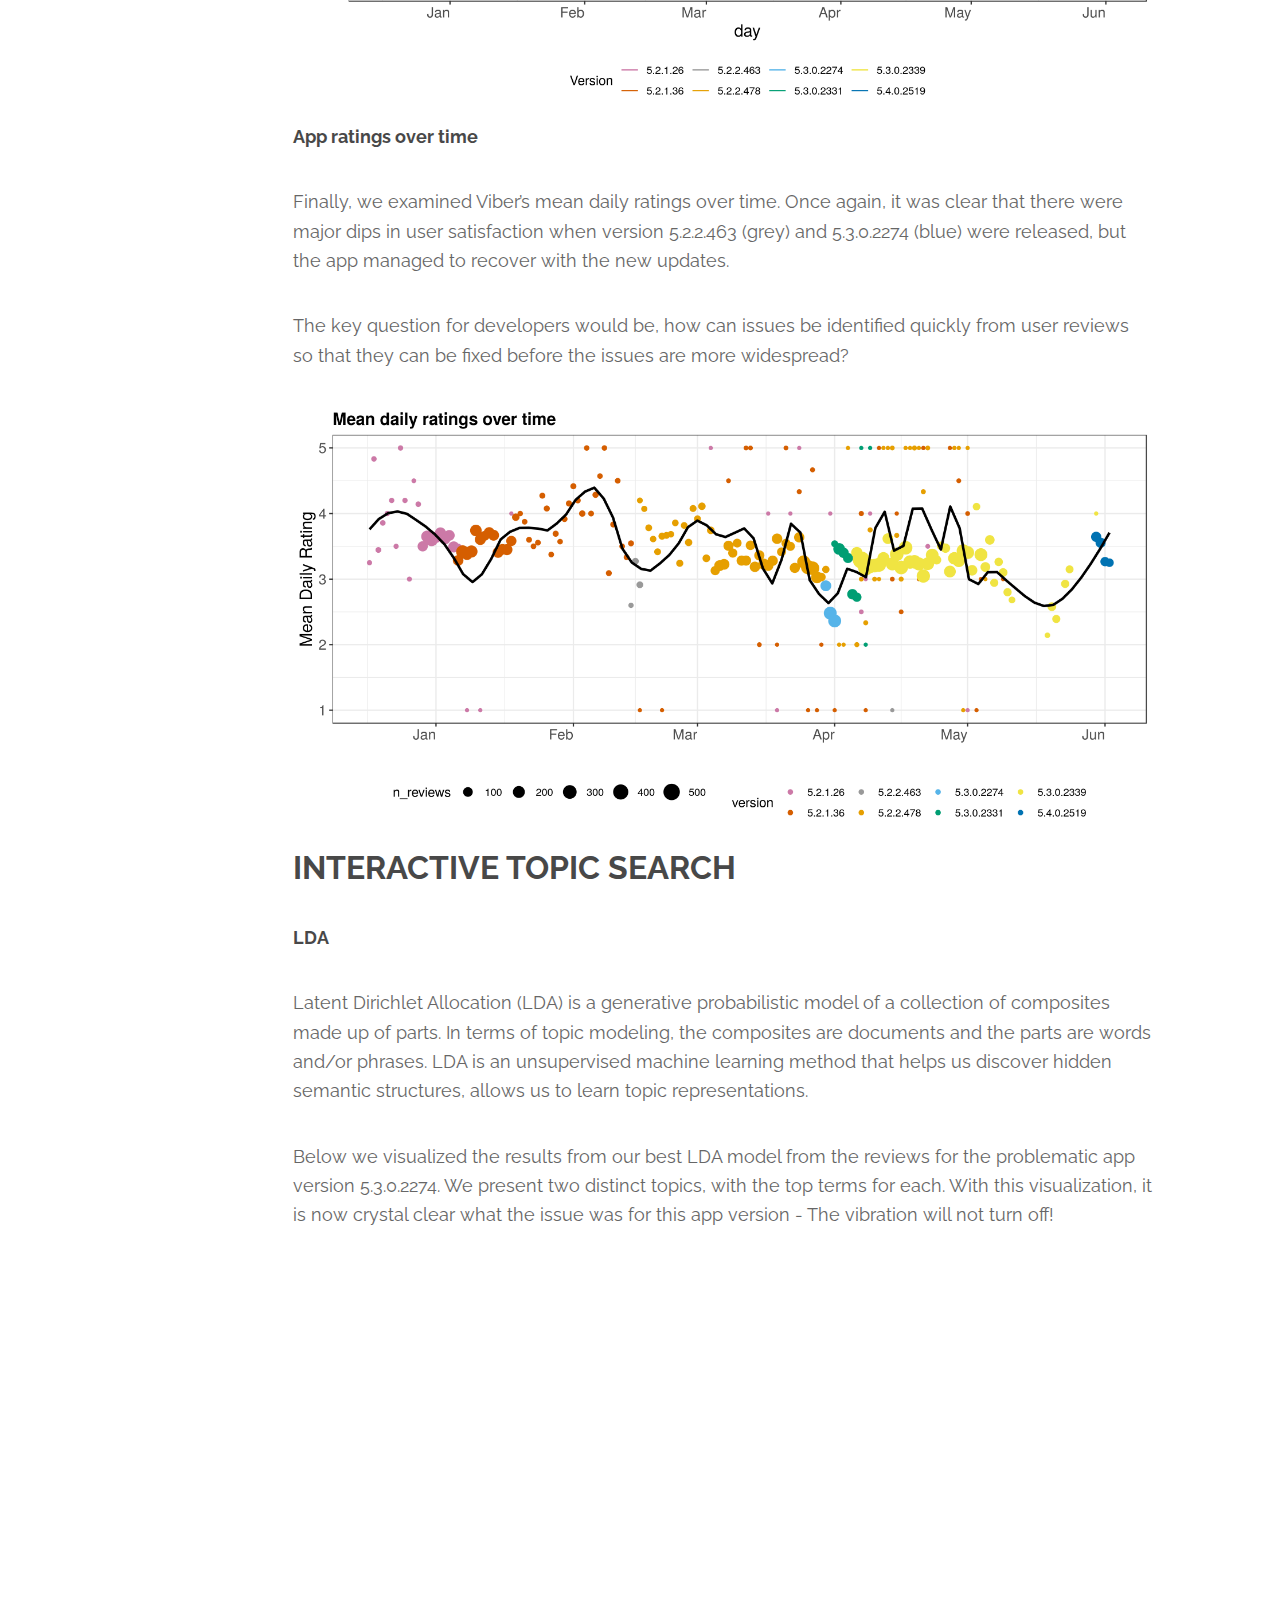
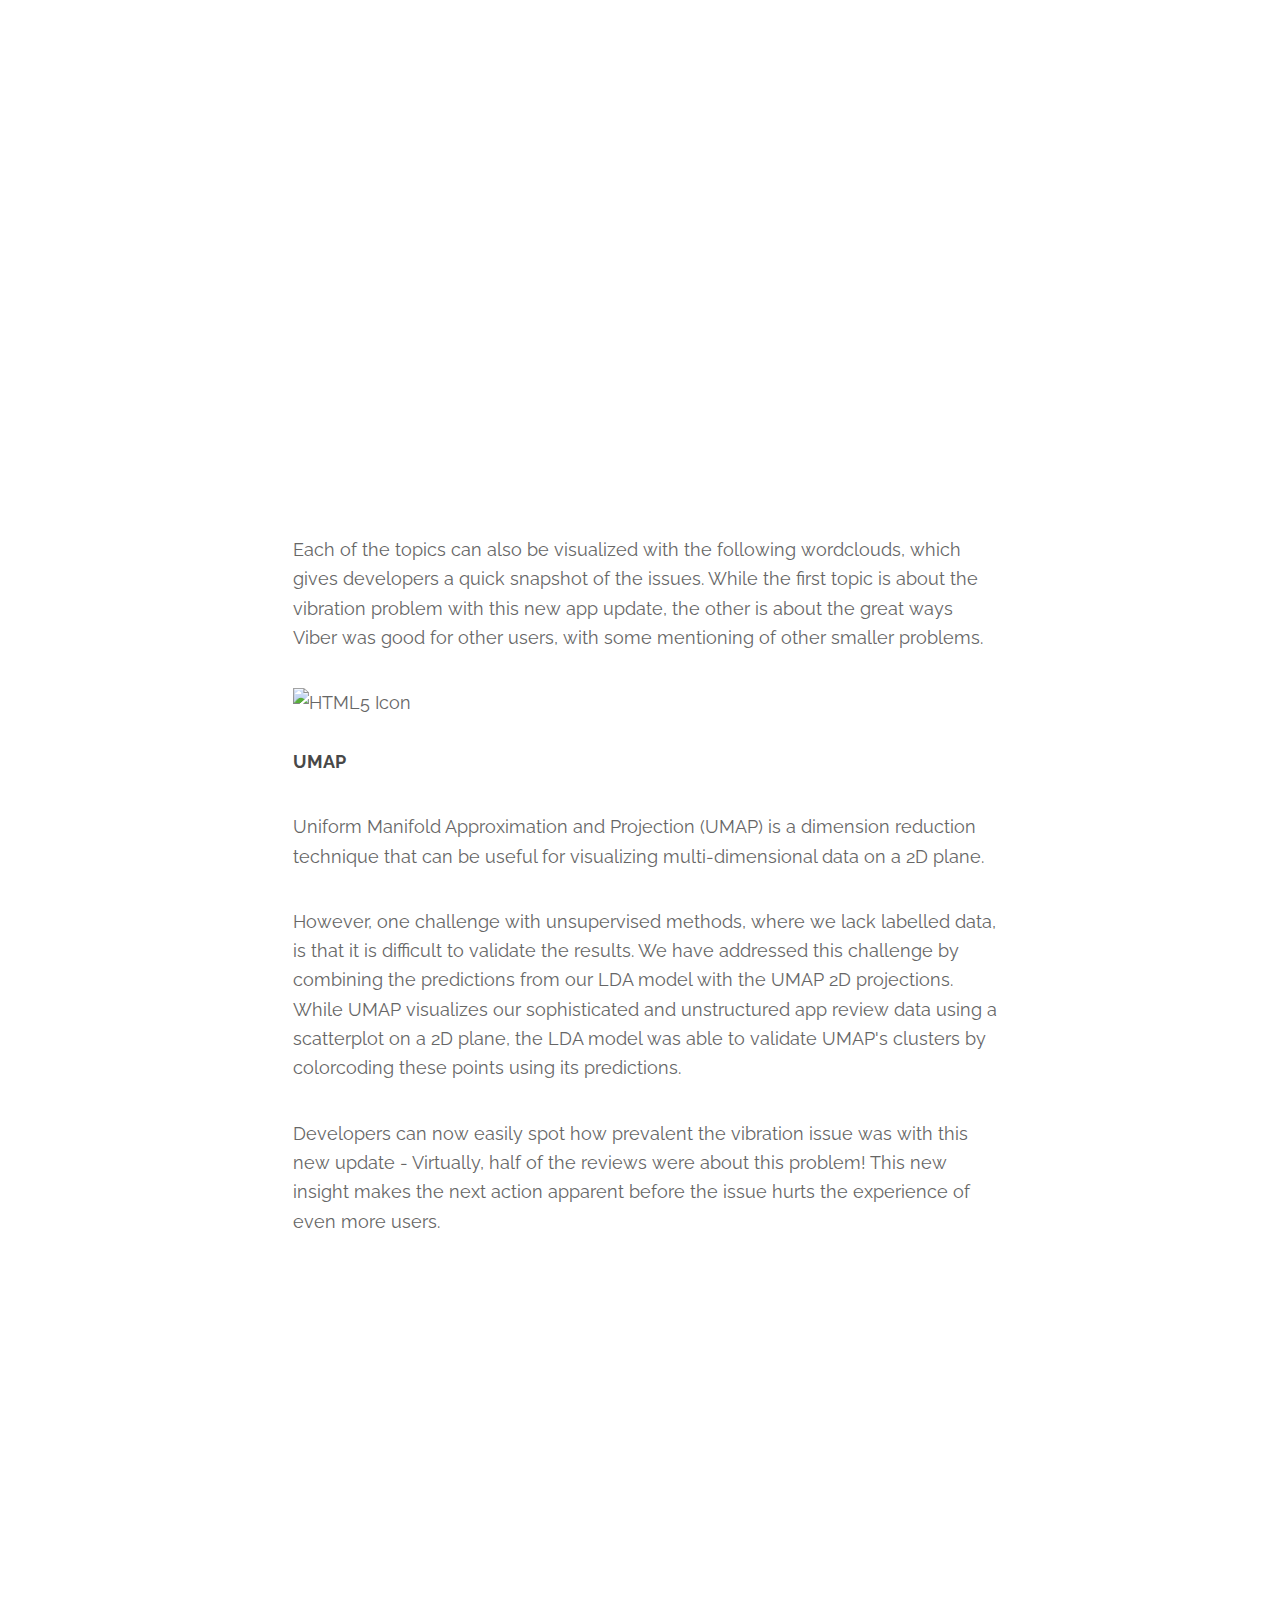
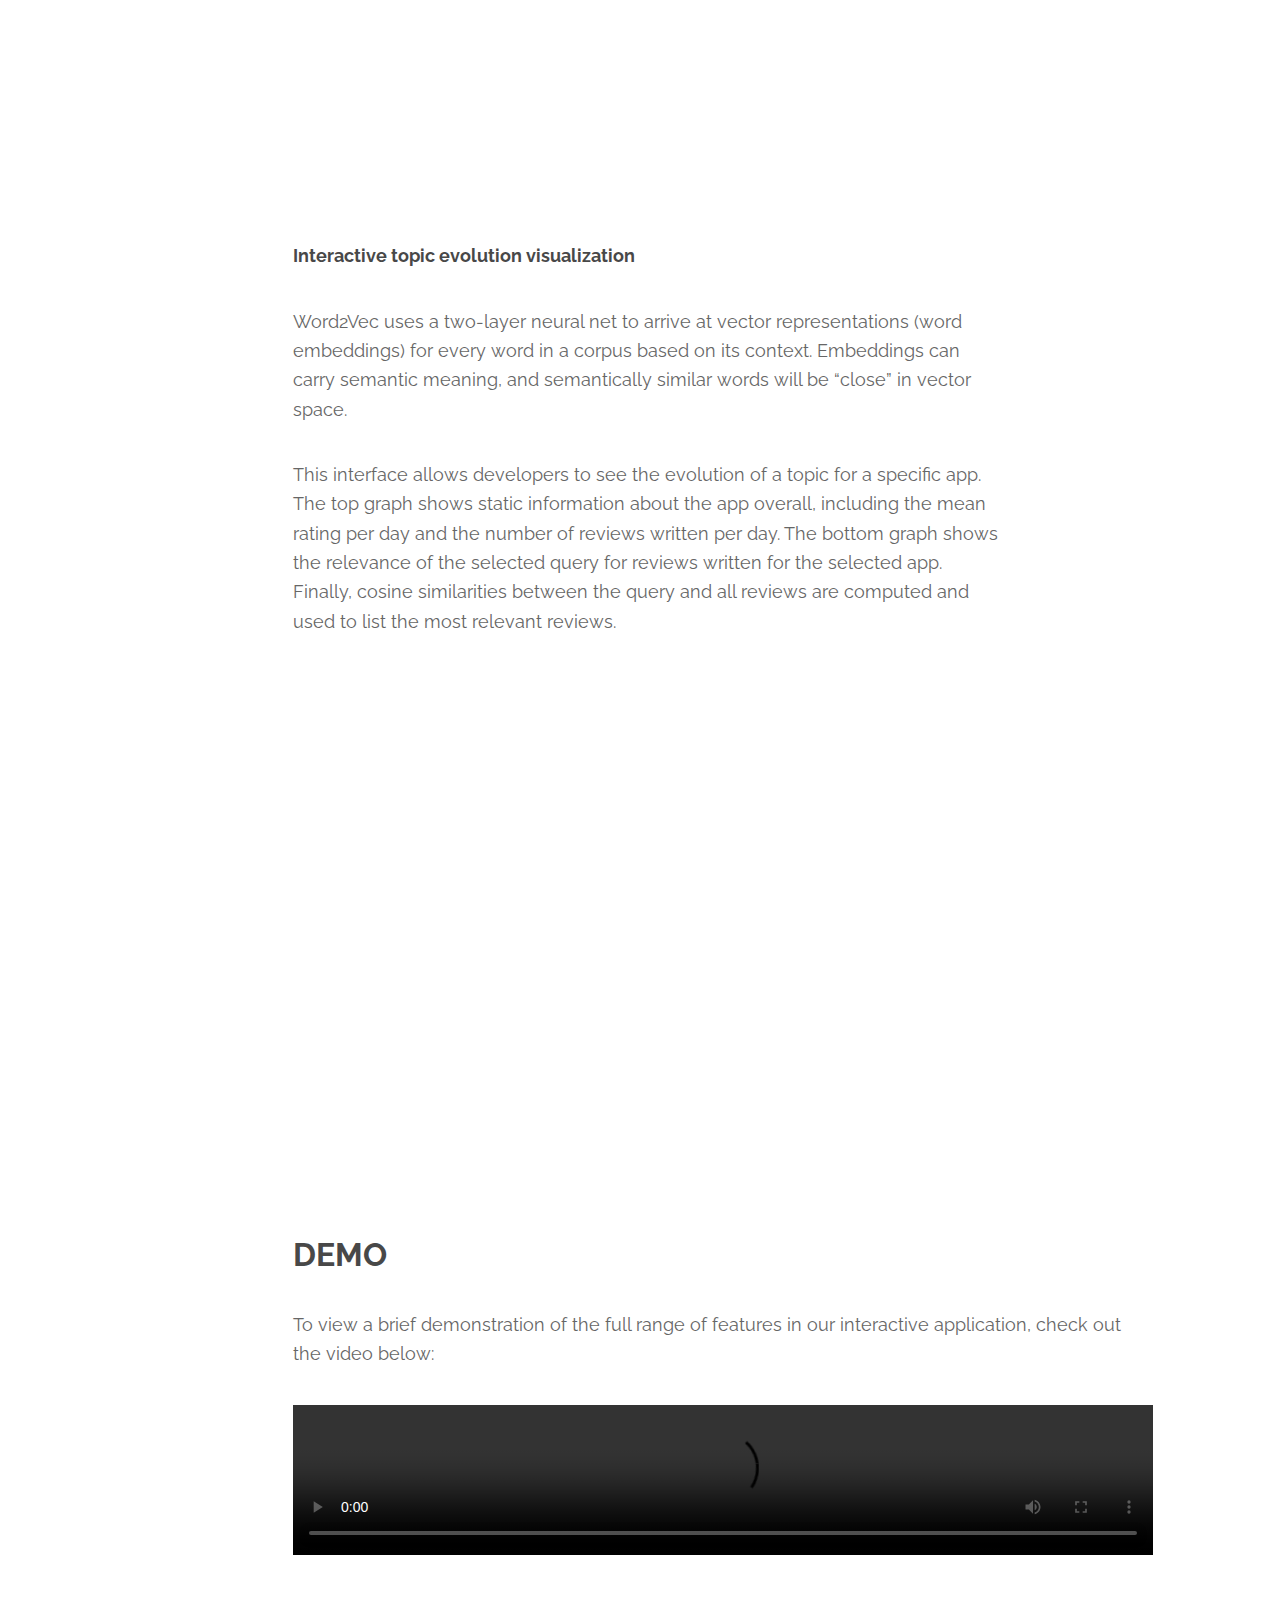
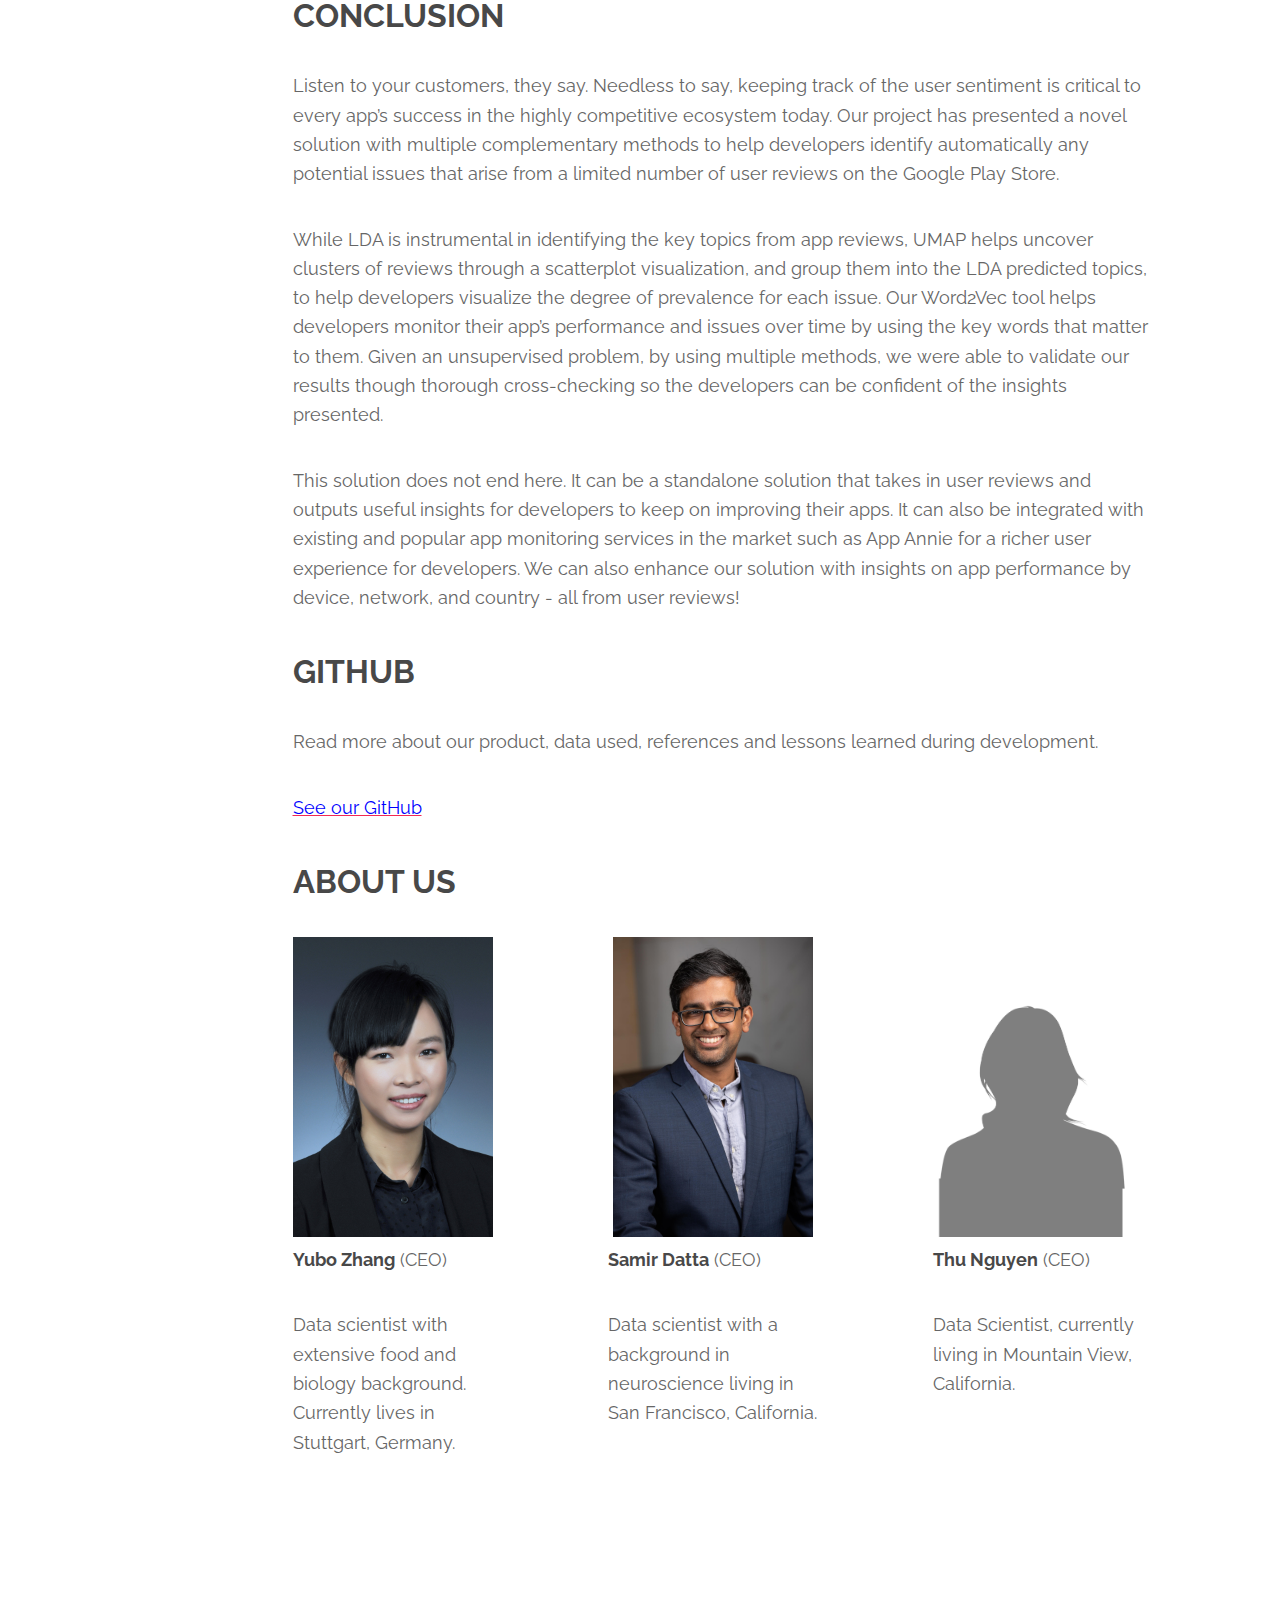
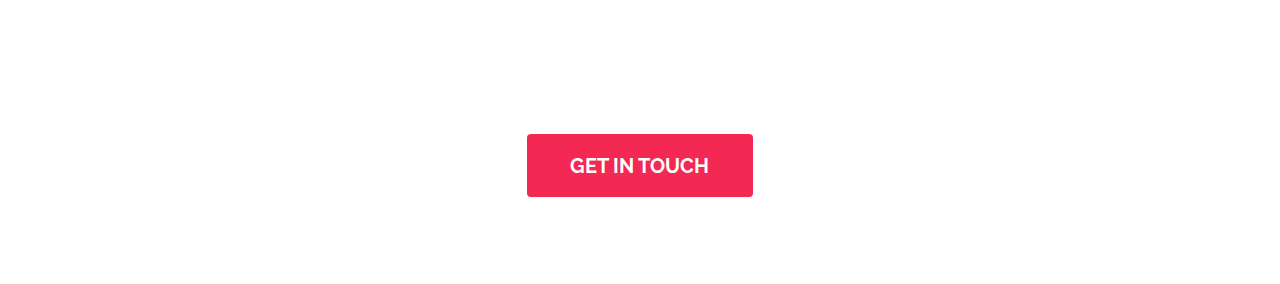
==== commit 595b46ae: "Update index.html" ====
--- a/index.html
+++ b/index.html
@@ -147,7 +147,7 @@
 								<img src="Yubofoto.jpeg" alt="HTML5 Icon" width="200" border="5" >&nbsp;&nbsp;&nbsp;&nbsp;&nbsp;&nbsp;&nbsp;&nbsp;&nbsp;&nbsp;&nbsp;&nbsp;&nbsp;&nbsp;&nbsp;&nbsp;&nbsp;&nbsp;&nbsp;&nbsp;&nbsp;&nbsp;&nbsp;&nbsp;<img src="samir_photo.jpg" alt="HTML5 Icon" width="200" border="5" >&nbsp;&nbsp;&nbsp;&nbsp;&nbsp;&nbsp;&nbsp;&nbsp;&nbsp;&nbsp;&nbsp;&nbsp;&nbsp;&nbsp;&nbsp;&nbsp;&nbsp;&nbsp;&nbsp;&nbsp;&nbsp;&nbsp;&nbsp;&nbsp;<img src="xt.jpg" alt="HTML5 Icon" width="200" border="5" >
 								<!--<h4>&nbsp;&nbsp;&nbsp;&nbsp;&nbsp;&nbsp; Yubo Zhang    &nbsp;&nbsp;&nbsp;&nbsp;&nbsp;&nbsp;&nbsp;&nbsp; &nbsp;&nbsp;&nbsp;&nbsp;&nbsp;&nbsp;&nbsp;&nbsp;&nbsp;&nbsp;&nbsp;&nbsp;&nbsp;&nbsp;&nbsp;&nbsp;&nbsp;&nbsp;&nbsp;&nbsp;&nbsp;&nbsp;&nbsp;&nbsp;&nbsp;  Samir Datta  &nbsp;&nbsp;&nbsp; &nbsp;&nbsp;&nbsp;&nbsp;   &nbsp;&nbsp;&nbsp;&nbsp;  &nbsp;&nbsp;&nbsp;&nbsp;&nbsp;&nbsp;&nbsp;&nbsp;&nbsp;&nbsp;&nbsp;&nbsp;&nbsp;&nbsp;&nbsp;&nbsp;&nbsp;&nbsp;&nbsp;&nbsp;&nbsp;&nbsp;&nbsp;&nbsp;&nbsp;    XT Nguyen</h4>
 								<p>&nbsp;&nbsp;&nbsp;&nbsp;&nbsp;&nbsp;   CEO    &nbsp;&nbsp;&nbsp;&nbsp;&nbsp;&nbsp;&nbsp;&nbsp;   &nbsp;&nbsp;&nbsp;&nbsp;&nbsp;&nbsp;&nbsp;&nbsp;   &nbsp;&nbsp;&nbsp;&nbsp;&nbsp;&nbsp;&nbsp;&nbsp; &nbsp;&nbsp;&nbsp;&nbsp;&nbsp;&nbsp;&nbsp;&nbsp;&nbsp;&nbsp;&nbsp;&nbsp;&nbsp;&nbsp;&nbsp;&nbsp;&nbsp;&nbsp;&nbsp;&nbsp;&nbsp;&nbsp;&nbsp;&nbsp;&nbsp;   CEO     &nbsp;&nbsp;&nbsp;&nbsp;&nbsp;&nbsp;&nbsp;&nbsp;    &nbsp;&nbsp;&nbsp;&nbsp;&nbsp;&nbsp;&nbsp;&nbsp;  &nbsp;&nbsp;&nbsp;&nbsp;   &nbsp;&nbsp;&nbsp;&nbsp;  &nbsp;&nbsp;&nbsp;&nbsp;&nbsp;&nbsp;&nbsp;&nbsp;&nbsp;&nbsp;&nbsp;&nbsp;&nbsp;&nbsp;&nbsp;&nbsp;&nbsp;&nbsp;&nbsp;&nbsp;&nbsp;&nbsp;&nbsp;&nbsp;&nbsp;   CEO  </p> -->
-								<div class="testingNew"><p><strong>Yubo Zhang</strong> (CEO)</p><p>Data scientist with extensive food and biology background.  Currently lives in Stuttgart, Germany.</p> </div>&nbsp;&nbsp;&nbsp;&nbsp;&nbsp;&nbsp;&nbsp;&nbsp;&nbsp;&nbsp;&nbsp;&nbsp;&nbsp;&nbsp;&nbsp;&nbsp;&nbsp;&nbsp;&nbsp;&nbsp;<div class="testingNew"><p><strong>Samir Datta</strong> (CEO)</p><p>Data scientist with a background in neuroscience living in San Francisco, California.<br /><br /></p> </div> &nbsp;&nbsp;&nbsp;&nbsp;&nbsp;&nbsp;&nbsp;&nbsp;&nbsp;&nbsp;&nbsp;&nbsp;&nbsp;&nbsp;&nbsp;&nbsp;&nbsp;&nbsp;&nbsp;&nbsp;&nbsp;<div class="testingNew"><p><strong>Thu Nguyen</strong> (CEO)</p><p>Data Scientist, currently living in Mountain View, California.<br /><br /></p> </div>
+								<div class="testingNew"><p><strong>Yubo Zhang</strong> (CEO)</p><p>Data scientist with extensive food and biology background.  Currently lives in Stuttgart, Germany.</p> </div>&nbsp;&nbsp;&nbsp;&nbsp;&nbsp;&nbsp;&nbsp;&nbsp;&nbsp;&nbsp;&nbsp;&nbsp;&nbsp;&nbsp;&nbsp;&nbsp;&nbsp;&nbsp;&nbsp;&nbsp;<div class="testingNew"><p><strong>Samir Datta</strong> (CEO)</p><p>Data scientist with a background in neuroscience living in San Francisco, California.<br /><br /></p> </div> &nbsp;&nbsp;&nbsp;&nbsp;&nbsp;&nbsp;&nbsp;&nbsp;&nbsp;&nbsp;&nbsp;&nbsp;&nbsp;&nbsp;&nbsp;&nbsp;&nbsp;&nbsp;&nbsp;&nbsp;&nbsp;<div class="testingNew"><p><strong>Thu Nguyen</strong> (CEO)</p><p>Data Scientist, currently living in Mountain View, California.<br /><br /><br /></p> </div>
 							
 							</font>
 						</div>
